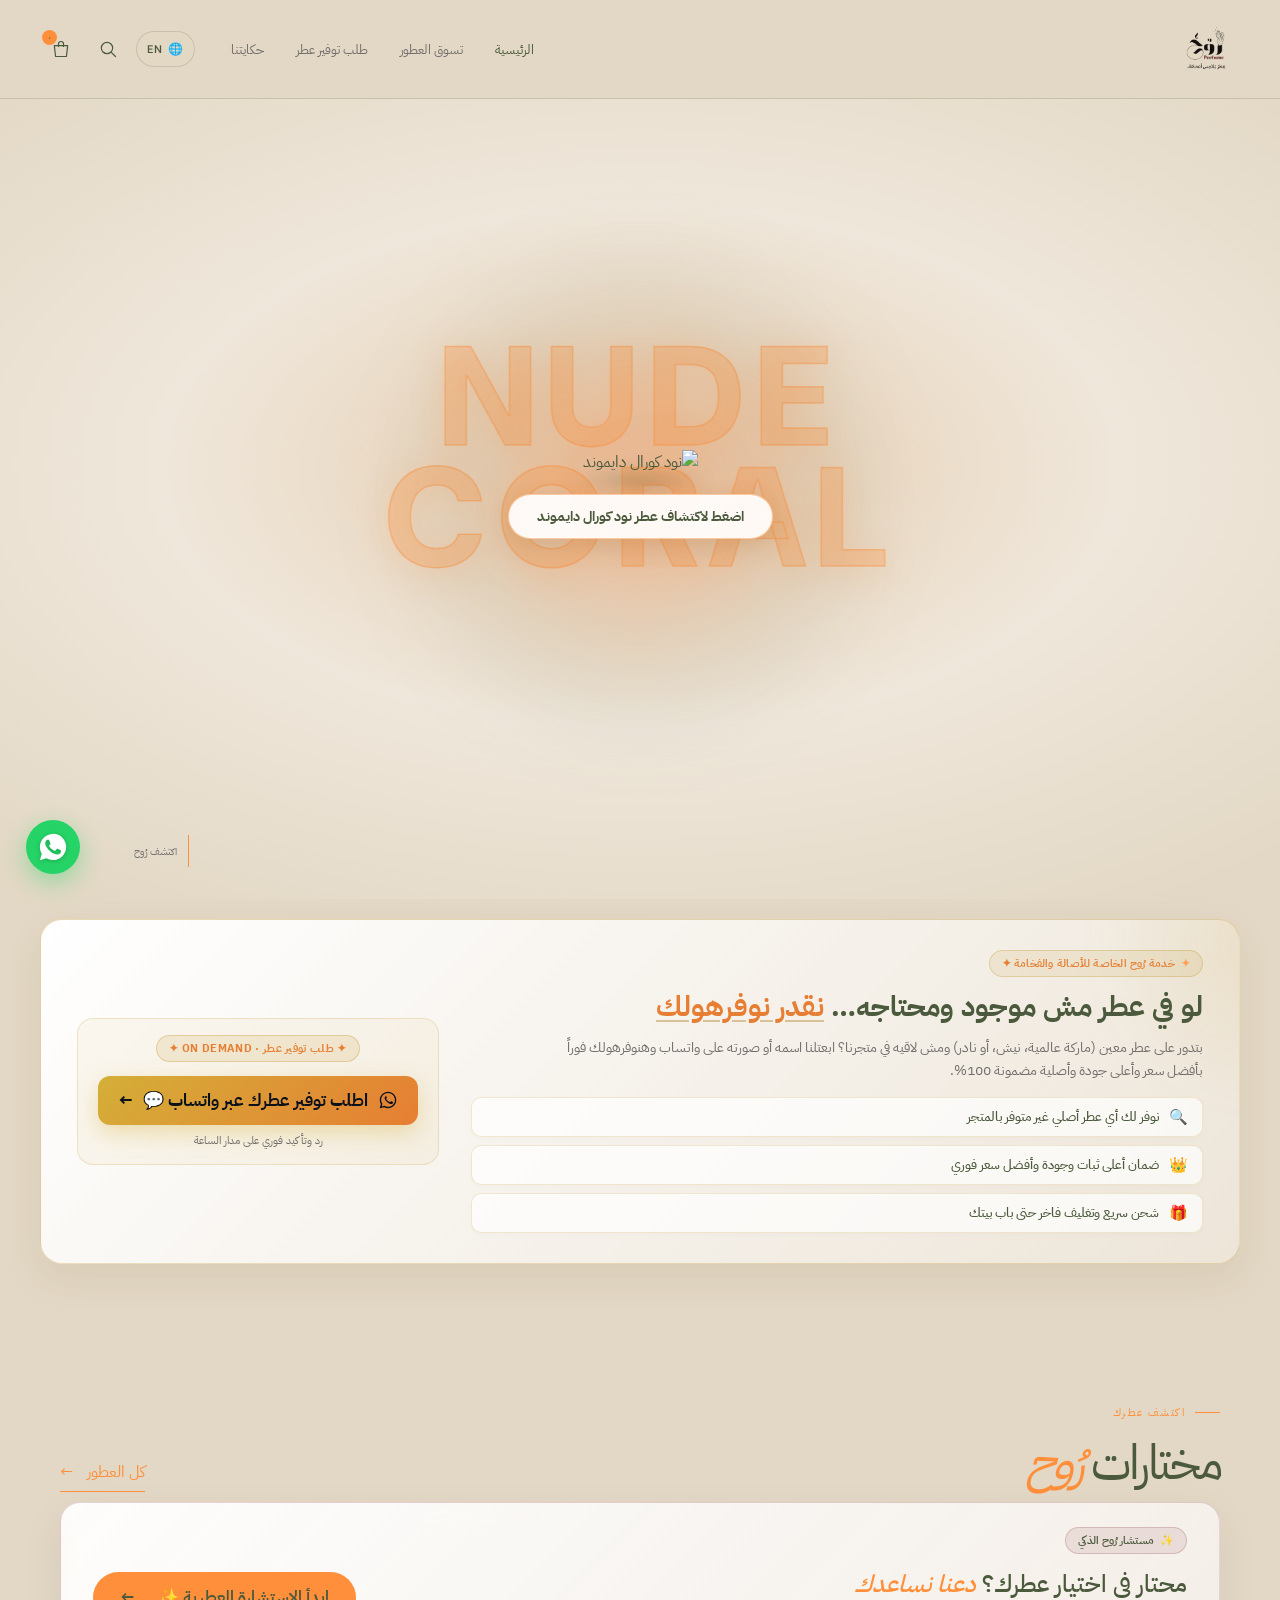
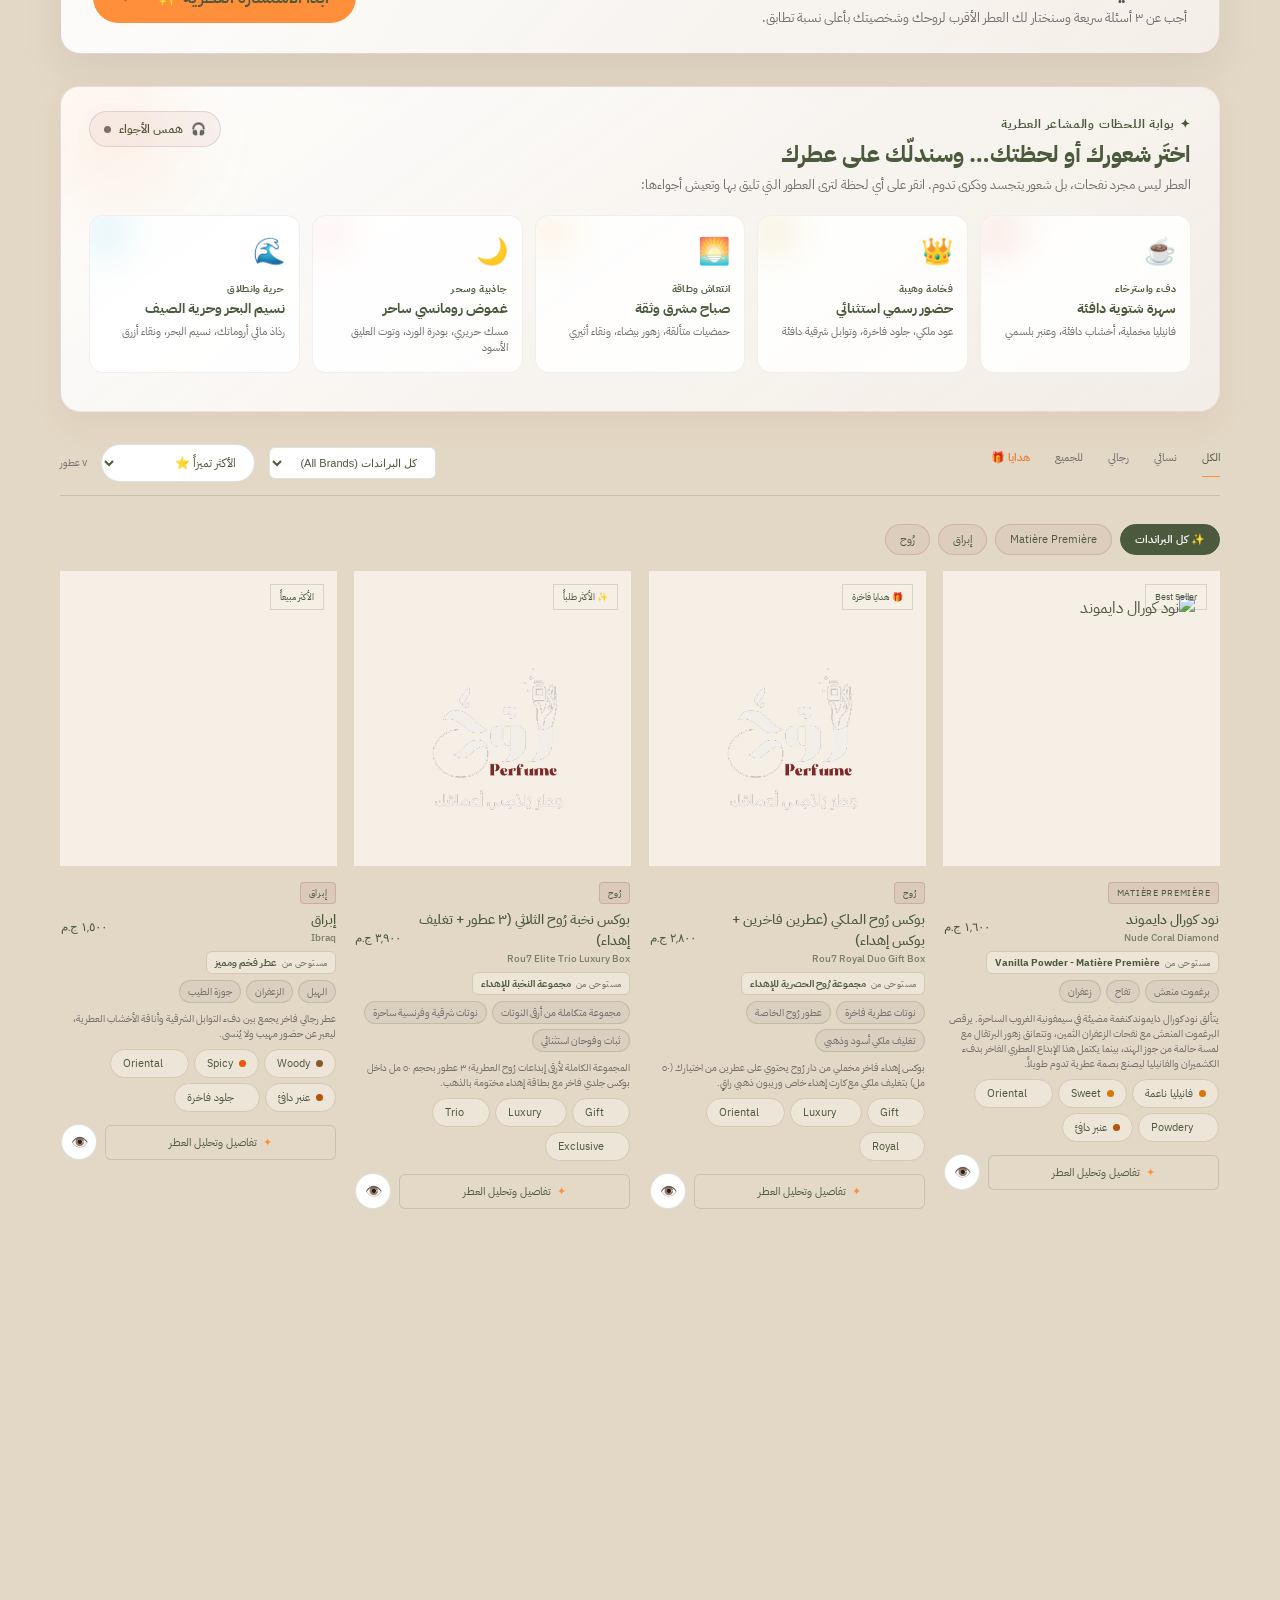
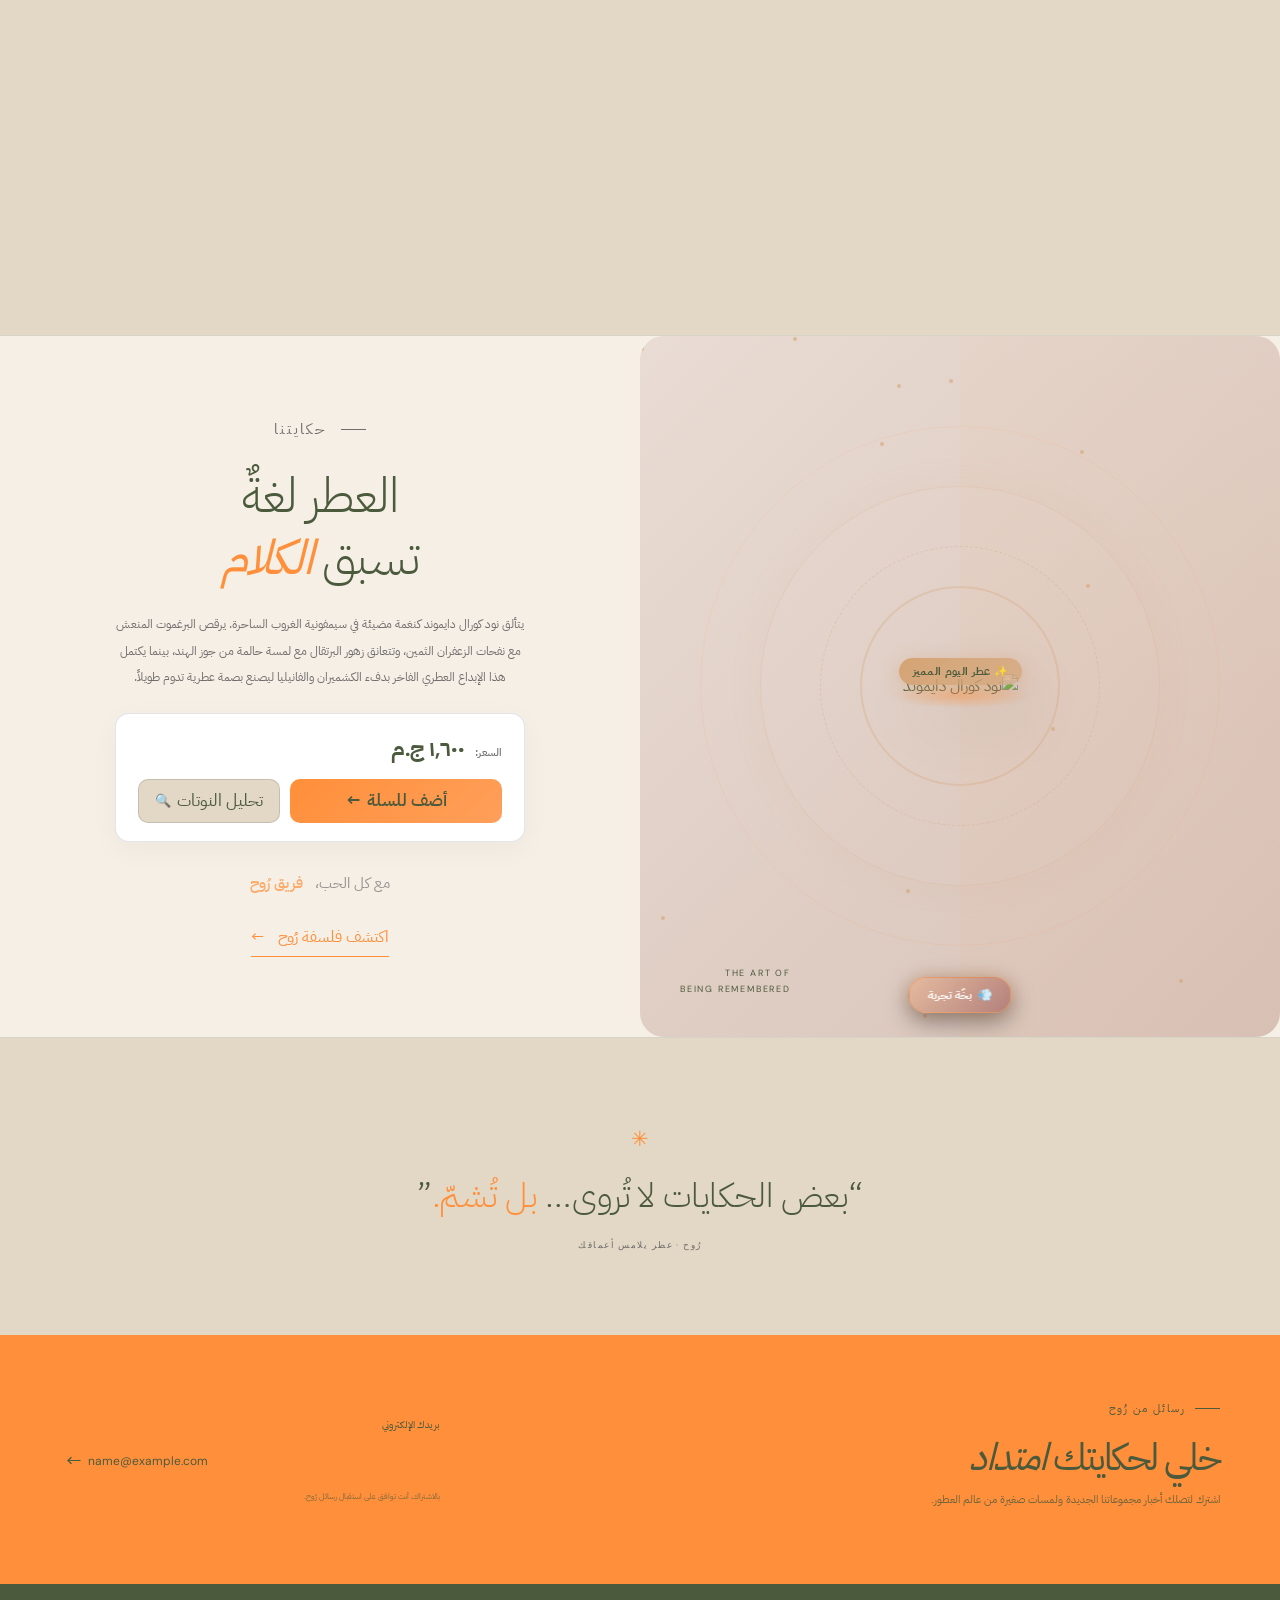
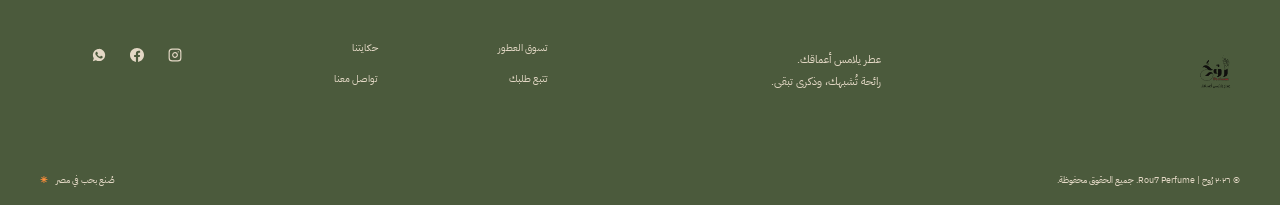
==== index.html @ bf279e90 "Add homepage sections layout manager (reorder, show/hide, edit texts) in admin" ====
<!doctype html>
<html lang="ar" dir="rtl">
<head>
  <meta charset="utf-8">
  <meta name="viewport" content="width=device-width, initial-scale=1">
  <meta name="theme-color" content="#E3D8C5">
  <meta name="description" content="رُوح | Rou7 Perfume — اكتشف عطرك، واترك أثراً لا يُنسى.">
  <title>رُوح | Rou7 Perfume — عطر يلامس أعماقك</title>
  <link rel="icon" type="image/png" href="assets/branding/favicon.png">
  <link rel="preconnect" href="https://fonts.googleapis.com">
  <link rel="preconnect" href="https://fonts.gstatic.com" crossorigin>
  <link href="https://fonts.googleapis.com/css2?family=DM+Sans:wght@400;500;600;700&family=IBM+Plex+Sans+Arabic:wght@300;400;500;600;700&display=swap" rel="stylesheet">
  <link rel="stylesheet" href="styles.css">
</head>
<body class="light">
  <div class="loader" id="loader" aria-label="جاري تحميل رُوح"><img src="assets/branding/1.svg" alt="رُوح | Rou7 Perfume"><span class="loader-line"></span></div>
  <script>
    (function(){
      function hideLoader(){
        var l = document.getElementById('loader');
        if (l && !l.classList.contains('done')) l.classList.add('done');
      }
      setTimeout(hideLoader, 350);
      window.addEventListener('load', hideLoader);
      document.addEventListener('DOMContentLoaded', hideLoader);
    })();
  </script>

  <header class="site-header">
    <div class="header-inner">
      <a class="brand" href="#home" aria-label="رُوح | Rou7 Perfume"><img class="brand-logo" src="assets/branding/1.svg" data-dark="assets/branding/1.svg" data-light="assets/branding/1.svg" alt="رُوح | Rou7 Perfume"></a>
      <div class="header-nav-actions-group">
        <nav class="desktop-nav" aria-label="القائمة الرئيسية">
          <a href="#home" class="active" data-i18n="nav_home">الرئيسية</a>
          <a href="#collection" data-i18n="nav_collection">تسوق العطور</a>
          <a href="#customPerfumeSection" data-i18n="nav_custom">طلب توفير عطر</a>
          <a href="#story" data-i18n="nav_story">حكايتنا</a>
        </nav>
        <div class="header-actions">
          <button class="icon-btn lang-toggle" id="langToggle" aria-label="تغيير اللغة | Switch Language" title="تغيير اللغة"><span class="lang-globe">🌐</span> <span id="langText">EN</span></button>
          <button class="icon-btn search-toggle" id="searchToggle" aria-label="بحث"><svg viewBox="0 0 24 24"><circle cx="10.8" cy="10.8" r="6.8"/><path d="m16 16 5 5"/></svg></button>
          <button class="icon-btn cart-toggle" id="cartToggle" aria-label="سلة التسوق"><svg viewBox="0 0 24 24"><path d="M4 8h16l-1.5 13h-13L4 8Z"/><path d="M9 9V6a3 3 0 0 1 6 0v3"/></svg><span class="cart-count" id="cartCount">0</span></button>
        </div>
        <button class="icon-btn menu-toggle" id="menuToggle" aria-label="فتح القائمة"><span></span><span></span></button>
      </div>
    </div>
    <div class="mobile-menu" id="mobileMenu">
      <a href="#home" data-i18n="nav_home">الرئيسية</a>
      <a href="#collection" data-i18n="nav_collection">تسوق العطور</a>
      <a href="#customPerfumeSection" data-i18n="nav_custom">طلب توفير عطر</a>
      <a href="#story" data-i18n="nav_story">حكايتنا</a>
      <button id="mobileLangToggle" class="mobile-lang-btn">🌐 <span id="mobileLangText">English</span></button>
    </div>
    <div class="search-bar" id="searchBar">
      <div class="search-bar-inner">
        <div class="search-input-wrap">
          <svg class="search-input-icon" viewBox="0 0 24 24" width="18" height="18" fill="none" stroke="currentColor" stroke-width="1.6"><circle cx="11" cy="11" r="7"/><path d="m16.5 16.5 4.5 4.5"/></svg>
          <input id="searchInput" type="search" placeholder="ابحث عن عطرك المفضل…" aria-label="ابحث عن عطر" data-i18n-ph="search_placeholder" autocomplete="off">
          <button type="button" id="searchClearBtn" class="search-clear-btn" aria-label="مسح البحث" hidden>×</button>
        </div>
        <button type="button" id="searchClose" class="search-close-btn" aria-label="إغلاق البحث">×</button>
      </div>
      <div class="search-live-dropdown" id="searchLiveDropdown" hidden>
        <div class="search-live-header" id="searchLiveHeader"></div>
        <div class="search-live-list" id="searchLiveList"></div>
        <div class="search-live-footer" id="searchLiveFooter"></div>
      </div>
    </div>
  </header>

  <main>
    <section class="hero hero-fullwidth" id="home">
      <div class="hero-art" id="heroProduct" aria-live="polite"></div>
      <a href="#collection" class="scroll-cue"><span></span> <span data-i18n="hero_scroll">اكتشف رُوح</span></a>
    </section>



    <!-- On-Demand Scent Request Card (لو في عطر مش موجود ومحتاجه نقدر نوفرهولك) -->
    <section class="custom-perfume-section" id="customPerfumeSection" data-home-section="customPerfumeSection">
      <div class="custom-perfume-card">
        <div class="cp-ambient-aura" aria-hidden="true"></div>
        <div class="cp-layout">
          <div class="cp-info">
            <span class="cp-eyebrow">
              <span class="cp-sparkle">✦</span>
              <span data-i18n="cp_eyebrow">خدمة رُوح الخاصة للأصالة والفخامة ✦</span>
            </span>
            <h2 class="cp-main-title" data-i18n-html="cp_title">
              لو في عطر مش موجود ومحتاجه… <em>نقدر نوفرهولك</em>
            </h2>
            <p class="cp-description" data-i18n="cp_desc">
              بتدور على عطر معين (ماركة عالمية، نيش، أو نادر) ومش لاقيه في متجرنا؟ ابعتلنا اسمه أو صورته على واتساب وهنوفرهولك فوراً بأفضل سعر وأعلى جودة وأصلية مضمونة 100%.
            </p>
            <div class="cp-features-strip">
              <div class="cp-feat-item">
                <span class="cp-feat-icon">🔍</span>
                <span data-i18n="cp_feat_1">نوفر لك أي عطر أصلي غير متوفر بالمتجر</span>
              </div>
              <div class="cp-feat-item">
                <span class="cp-feat-icon">👑</span>
                <span data-i18n="cp_feat_2">ضمان أعلى ثبات وجودة وأفضل سعر فوري</span>
              </div>
              <div class="cp-feat-item">
                <span class="cp-feat-icon">🎁</span>
                <span data-i18n="cp_feat_3">شحن سريع وتغليف فاخر حتى باب بيتك</span>
              </div>
            </div>
          </div>
          <div class="cp-action-col">
            <div class="cp-badge-floating">
              <span>✦ طلب توفير عطر · ON DEMAND ✦</span>
            </div>
            <a class="button button-gold btn-custom-order" id="btnCustomPerfumeOrder" href="https://api.whatsapp.com/send?phone=201000603308&text=%D9%85%D8%B1%D8%AD%D8%A8%D8%A7%D9%8B%20%D8%B1%D9%8F%D9%88%D8%AD%D8%8C%20%D9%81%D9%8A%20%D8%B9%D8%B7%D8%B1%20%D9%85%D8%B4%20%D9%85%D9%88%D8%AC%D9%88%D8%AF%20%D9%81%D9%8A%20%D8%A7%D9%84%D9%85%D8%AA%D8%AC%D8%B1%20%D9%88%D9%85%D8%AD%D8%AA%D8%A7%D8%AC%D9%87%20%D9%86%D9%82%D8%AF%D8%B1%20%D8%AA%D9%88%D9%81%D8%B1%D9%88%D9%87%D9%88%D9%84%D9%8A%D8%9F%20%E2%9C%A6" target="_blank" rel="noopener">
              <span class="cp-wa-icon"><svg viewBox="0 0 24 24" width="20" height="20" fill="currentColor"><path d="M12.04 2C6.58 2 2.13 6.45 2.13 11.91C2.13 13.66 2.59 15.36 3.45 16.86L2.05 22L7.3 20.62C8.75 21.41 10.38 21.83 12.04 21.83C17.5 21.83 21.95 17.38 21.95 11.92C21.95 6.46 17.5 2 12.04 2M12.05 3.67C16.58 3.67 20.28 7.37 20.28 11.92C20.28 16.46 16.58 20.17 12.05 20.17C10.57 20.17 9.15 19.77 7.91 19.03L7.61 18.85L4.5 19.67L5.33 16.63L5.13 16.32C4.33 15.03 3.8 13.5 3.8 11.91C3.8 7.37 7.51 3.67 12.05 3.67M9.53 7.34C9.36 7.34 9.09 7.41 8.86 7.66C8.63 7.91 7.98 8.52 7.98 9.77C7.98 11.02 8.89 12.22 9.02 12.39C9.15 12.56 10.8 15.11 13.32 16.19C15.42 17.1 15.85 16.92 16.31 16.88C16.77 16.84 17.79 16.27 18 15.68C18.21 15.09 18.21 14.58 18.15 14.48C18.09 14.37 17.92 14.31 17.67 14.18C17.42 14.06 16.19 13.45 15.96 13.37C15.73 13.28 15.57 13.24 15.4 13.49C15.24 13.74 14.77 14.31 14.62 14.48C14.48 14.65 14.33 14.67 14.08 14.55C13.83 14.42 12.78 14.07 11.53 12.96C10.56 12.09 9.9 11.02 9.78 10.81C9.65 10.6 9.76 10.49 9.89 10.36C10 10.25 10.15 10.05 10.28 9.91C10.4 9.76 10.45 9.66 10.53 9.49C10.61 9.32 10.57 9.17 10.51 9.05C10.45 8.92 9.98 7.78 9.78 7.3C9.59 6.83 9.4 6.9 9.24 6.89C9.09 6.89 8.92 6.89 8.75 6.89L9.53 7.34Z"/></svg></span>
              <span data-i18n="cp_cta">اطلب توفير عطرك عبر واتساب 💬</span>
              <span class="arrow-icon">←</span>
            </a>
            <span class="cp-consult-note" data-i18n="cp_consult_note">رد وتأكيد فوري على مدار الساعة</span>
          </div>
        </div>
      </div>
    </section>

    <section class="collection section-wrap" id="collection" data-home-section="collection">
      <div class="section-heading">
        <div>
          <p class="eyebrow"><span></span> <span data-i18n="coll_eyebrow">اكتشف عطرك</span></p>
          <h2 data-i18n-html="coll_title">مختارات <em>رُوح</em></h2>
        </div>
        <a class="text-link" href="#collection"><span data-i18n="coll_all_link">كل العطور</span> <span class="arrow-icon">←</span></a>
      </div>

      <!-- Scent Finder Interactive Banner -->
      <div class="scent-finder-banner" id="scentFinderBanner">
        <div class="sfb-badge"><span>✨</span> <span data-i18n="finder_badge">مستشار رُوح الذكي</span></div>
        <div class="sfb-body">
          <div class="sfb-copy">
            <h3 data-i18n-html="finder_title">محتار في اختيار عطرك؟ <em>دعنا نساعدك</em></h3>
            <p data-i18n="finder_desc">أجب عن ٣ أسئلة سريعة وسنختار لك العطر الأقرب لروحك وشخصيتك بأعلى نسبة تطابق.</p>
          </div>
          <button type="button" class="button button-primary btn-start-quiz" id="openQuizBtn">
            <span data-i18n="finder_cta">ابدأ الاستشارة العطرية ✨</span>
            <span class="arrow-icon">←</span>
          </button>
        </div>
      </div>

      <!-- Scent Mood & Memory Portal (بوابة اللحظات والمشاعر العطرية) -->
      <div class="mood-portal-section" id="moodPortalSection">
        <div class="mood-portal-header">
          <div class="mood-header-titles">
            <span class="mood-eyebrow">
              <span class="mood-sparkle">✦</span>
              <span data-i18n="mood_eyebrow">بوابة اللحظات والمشاعر العطرية</span>
            </span>
            <h3 class="mood-main-title" data-i18n-html="mood_main_title">
              اختَر <em>شعورك أو لحظتك</em>… وسندلّك على عطرك
            </h3>
            <p class="mood-subtitle" data-i18n="mood_subtitle">
              العطر ليس مجرد نفحات، بل شعور يتجسد وذكرى تدوم. انقر على أي لحظة لترى العطور التي تليق بها وتعيش أجواءها:
            </p>
          </div>
          <div class="mood-header-actions">
            <button type="button" class="mood-sound-btn" id="moodSoundToggle" title="تشغيل / كتم صوت أجواء اللحظة">
              <span class="sound-icon" id="moodSoundIcon">🎧</span>
              <span class="sound-text" id="moodSoundText" data-i18n="mood_sound_text">همس الأجواء</span>
              <span class="sound-status-dot" id="moodSoundDot"></span>
            </button>
            <button type="button" class="mood-reset-btn" id="moodResetBtn" style="display:none;" title="عرض كل العطور">
              <span>✕</span> <span data-i18n="mood_reset">عرض الكل</span>
            </button>
          </div>
        </div>

        <div class="mood-cards-track" id="moodCardsTrack" role="tablist" aria-label="اختر مزاجك العطري">
          <!-- 1. Cozy Winter -->
          <div class="mood-card" data-mood="winter_cozy" role="tab" tabindex="0">
            <div class="mood-card-aura" style="--aura-color: #e07a5f;"></div>
            <div class="mood-card-icon">☕</div>
            <div class="mood-card-info">
              <span class="mood-tag" data-i18n="mood_tag_winter">دفء واسترخاء</span>
              <h4 class="mood-title" data-i18n="mood_title_winter">سهرة شتوية دافئة</h4>
              <p class="mood-desc" data-i18n="mood_desc_winter">فانيليا مخملية، أخشاب دافئة، وعنبر بلسمي</p>
            </div>
            <div class="mood-select-indicator"><span>✓</span></div>
          </div>

          <!-- 2. Majestic Power -->
          <div class="mood-card" data-mood="majestic_power" role="tab" tabindex="0">
            <div class="mood-card-aura" style="--aura-color: #d4af37;"></div>
            <div class="mood-card-icon">👑</div>
            <div class="mood-card-info">
              <span class="mood-tag" data-i18n="mood_tag_majestic">فخامة وهيبة</span>
              <h4 class="mood-title" data-i18n="mood_title_majestic">حضور رسمي استثنائي</h4>
              <p class="mood-desc" data-i18n="mood_desc_majestic">عود ملكي، جلود فاخرة، وتوابل شرقية دافئة</p>
            </div>
            <div class="mood-select-indicator"><span>✓</span></div>
          </div>

          <!-- 3. Morning Radiance -->
          <div class="mood-card" data-mood="morning_radiance" role="tab" tabindex="0">
            <div class="mood-card-aura" style="--aura-color: #f6bd60;"></div>
            <div class="mood-card-icon">🌅</div>
            <div class="mood-card-info">
              <span class="mood-tag" data-i18n="mood_tag_morning">انتعاش وطاقة</span>
              <h4 class="mood-title" data-i18n="mood_title_morning">صباح مشرق وثقة</h4>
              <p class="mood-desc" data-i18n="mood_desc_morning">حمضيات متألقة، زهور بيضاء، ونقاء أثيري</p>
            </div>
            <div class="mood-select-indicator"><span>✓</span></div>
          </div>

          <!-- 4. Romantic Twilight -->
          <div class="mood-card" data-mood="romantic_twilight" role="tab" tabindex="0">
            <div class="mood-card-aura" style="--aura-color: #f5a5ad;"></div>
            <div class="mood-card-icon">🌙</div>
            <div class="mood-card-info">
              <span class="mood-tag" data-i18n="mood_tag_romantic">جاذبية وسحر</span>
              <h4 class="mood-title" data-i18n="mood_title_romantic">غموض رومانسي ساحر</h4>
              <p class="mood-desc" data-i18n="mood_desc_romantic">مسك حريري، بودرة الورد، وتوت العليق الأسود</p>
            </div>
            <div class="mood-select-indicator"><span>✓</span></div>
          </div>

          <!-- 5. Aquatic Freedom -->
          <div class="mood-card" data-mood="aquatic_freedom" role="tab" tabindex="0">
            <div class="mood-card-aura" style="--aura-color: #48cae4;"></div>
            <div class="mood-card-icon">🌊</div>
            <div class="mood-card-info">
              <span class="mood-tag" data-i18n="mood_tag_aquatic">حرية وانطلاق</span>
              <h4 class="mood-title" data-i18n="mood_title_aquatic">نسيم البحر وحرية الصيف</h4>
              <p class="mood-desc" data-i18n="mood_desc_aquatic">رذاذ مائي أروماتك، نسيم البحر، ونقاء أزرق</p>
            </div>
            <div class="mood-select-indicator"><span>✓</span></div>
          </div>
        </div>

        <!-- Active Mood Live Banner -->
        <div class="mood-active-banner" id="moodActiveBanner" style="display:none;">
          <div class="mab-pulse"></div>
          <div class="mab-content">
            <span class="mab-icon" id="mabIcon">✨</span>
            <div class="mab-text">
              <strong id="mabTitle" data-i18n="mab_title_active">أجواء اللحظة مفعلة</strong>
              <span id="mabDesc" data-i18n="mab_desc_active">نعرض لك العطور المختارة بعناية لترافق هذا الشعور</span>
            </div>
          </div>
          <button type="button" class="mab-close" id="mabCloseBtn" data-i18n="mab_close">✕ رجوع لكافة العطور</button>
        </div>
      </div>

      <div class="collection-tools">
        <div class="filters" role="group" aria-label="تصنيف العطور">
          <button class="filter active" data-filter="all" data-i18n="filter_all">الكل</button>
          <button class="filter" data-filter="women" data-i18n="filter_women">نسائي</button>
          <button class="filter" data-filter="men" data-i18n="filter_men">رجالي</button>
          <button class="filter" data-filter="unisex" data-i18n="filter_unisex">للجميع</button>
          <button class="filter filter-gifts" data-filter="gifts" data-i18n="filter_gifts">هدايا 🎁</button>
        </div>
        <div class="collection-actions">
          <div class="collection-brand-wrap">
            <select id="collectionBrandFilter" class="collection-brand-select" aria-label="تصفية حسب البراند">
              <option value="all">كل البراندات (All Brands)</option>
            </select>
          </div>
          <div class="collection-sort-wrap">
            <select id="collectionSort" class="collection-sort-select" aria-label="ترتيب العطور">
              <option value="featured" data-i18n="sort_featured">الأكثر تميزاً ⭐</option>
              <option value="price-asc" data-i18n="sort_price_asc">السعر: من الأقل للأعلى</option>
              <option value="price-desc" data-i18n="sort_price_desc">السعر: من الأعلى للأقل</option>
              <option value="name" data-i18n="sort_name">الاسم أبجدياً</option>
            </select>
          </div>
          <span class="result-count" id="resultCount">٠ عطور</span>
        </div>
      </div>
      <!-- Brand Quick Filter Chips -->
      <div class="brand-chips-bar" id="brandChipsBar" aria-label="تصفية سريعة بالبراندات"></div>

      <!-- Luxury Gift Box Customizer Banner (يظهر عند اختيار قسم الهدايا) -->
      <div class="gifts-builder-banner" id="giftsBuilderBanner" style="display: none;"></div>

      <div class="product-grid" id="productGrid"></div>
    </section>

    <section class="story" id="story" data-home-section="story">
      <div class="story-art" id="storyArt">
        <div class="story-glow-ring"></div>
        <div class="story-particles" id="storyParticles"></div>
        <div class="story-ring ring-1"></div>
        <div class="story-ring ring-2"></div>
        <div class="story-ring ring-3"></div>
        <a class="story-bottle-wrapper" id="storyBottleWrapper" href="product.html?id=d6973def-50dd-4e75-8005-8ee22eb23872" aria-label="عرض تفاصيل عطر اليوم وتحليل النوتات" title="عرض تفاصيل عطر اليوم وتحليل النوتات">
          <span class="story-offer-badge" id="storyOfferBadge">✨ عطر اليوم المميز</span>
          <img class="story-real-bottle" id="storyProductImage" src="assets/bottles/coral-orange.png" alt="عطر اليوم المميز">
          <div class="story-bottle-glow"></div>
        </a>
        <button type="button" class="btn-story-spray" id="btnStorySpray" title="جرّب بخّة رذاذ هذا العطر واختبر فوحانه">
          <span>💨</span> <span>بخّة تجربة</span>
        </button>
        <canvas class="story-atomizer-canvas" id="storyAtomizerCanvas"></canvas>
        <span class="story-caption" id="storyCaption">THE ART OF<br>BEING REMEMBERED</span>
      </div>
      <div class="story-copy" id="storyCopy">
        <p class="eyebrow"><span class="eyebrow-line"></span> <span id="storyEyebrow" data-i18n="story_eyebrow">حكايتنا</span></p>
        <h2 id="storyHeading" data-i18n-html="story_title">العطر لغةٌ<br>تسبق <em>الكلام</em></h2>
        <p id="storyDescription" data-i18n="story_text">بدأت حكايتنا من إيمان بسيط: لكل شخص رائحة تشبه روحه. نمزج نفحات مختارة بعناية لنصنع عطوراً صادقة، قريبة منك، وتترك أثراً جميلاً أينما ذهبت.</p>
        
        <!-- Dynamic Spotlight Offer Card Box -->
        <div class="story-spotlight-box" id="storySpotlightBox">
          <div class="story-pricing-strip">
            <div class="story-price-group">
              <span class="story-price-label" id="storyPriceLabel" data-i18n="spotlight_price_label">السعر بالعرض:</span>
              <strong class="story-current-price" id="storyCurrentPrice">١,٦٠٠ ج.م</strong>
              <del class="story-old-price" id="storyOldPrice" style="display:none;"></del>
            </div>
            <span class="story-discount-tag" id="storyDiscountTag" style="display:none;"></span>
          </div>
          <div class="story-actions-row">
            <button class="button button-primary story-quick-buy" id="storyQuickAddBtn" type="button">
              <span id="storyQuickAddText" data-i18n="spotlight_quick_buy">أضف للسلة بالعرض</span> <span class="arrow-icon">←</span>
            </button>
            <button class="button story-details-btn" id="storyDetailsBtn" type="button">
              <span data-i18n="spotlight_explore_notes">تحليل النوتات</span> <span style="font-size: 13px;">🔍</span>
            </button>
          </div>
        </div>

        <p class="story-signature" id="storySignature" data-i18n-html="story_signature">مع كل الحب، <span>فريق رُوح</span></p>
        <a class="text-link" id="storyLink" href="#collection"><span data-i18n="story_link">اكتشف فلسفة رُوح</span> <span class="arrow-icon">←</span></a>
      </div>
    </section>

    <section class="quote-band" id="quoteBand" data-home-section="quoteBand">
      <span class="quote-star">✳</span>
      <p data-i18n-html="quote_text">“بعض الحكايات لا تُروى… <em>بل تُشمّ.</em>”</p>
      <span class="quote-caption" data-i18n="quote_caption">رُوح · عطر يلامس أعماقك</span>
    </section>

    <section class="newsletter" id="newsletterSection" data-home-section="newsletterSection">
      <div>
        <p class="eyebrow"><span></span> <span data-i18n="news_eyebrow">رسائل من رُوح</span></p>
        <h2 data-i18n-html="news_title">خلي لحكايتك <em>امتداد</em></h2>
        <p data-i18n="news_text">اشترك لتصلك أخبار مجموعاتنا الجديدة ولمسات صغيرة من عالم العطور.</p>
      </div>
      <form id="newsletterForm">
        <label for="emailInput" data-i18n="news_label">بريدك الإلكتروني</label>
        <div class="email-row">
          <input type="email" id="emailInput" required placeholder="name@example.com" data-i18n-ph="news_placeholder">
          <button type="submit" aria-label="اشتراك"><span class="arrow-icon">←</span></button>
        </div>
        <small data-i18n="news_disclaimer">بالاشتراك، أنت توافق على استقبال رسائل رُوح.</small>
      </form>
    </section>
  </main>

  <footer class="site-footer">
    <div class="footer-top">
      <a class="footer-brand" href="#home"><img class="brand-logo" src="assets/branding/1.svg" data-dark="assets/branding/1.svg" data-light="assets/branding/1.svg" alt="رُوح | Rou7 Perfume"></a>
      <p data-i18n-html="footer_tagline">عطر يلامس أعماقك.<br>رائحة تُشبهك، وذكرى تبقى.</p>
      <div class="footer-links">
        <a href="#collection" data-i18n="nav_collection">تسوق العطور</a>
        <a href="#story" data-i18n="nav_story">حكايتنا</a>
        <a href="#tracking" id="trackingLink" data-i18n="nav_tracking">تتبع طلبك</a>
        <a href="https://wa.me/message/2YHV6BH76ZRGO1" target="_blank" rel="noopener" data-i18n="nav_contact">تواصل معنا</a>
        <a href="admin.html" class="admin-quick-link" title=""></a>
      </div>
      <div class="social-links">
        <a href="https://www.instagram.com/roou7_perfume?mdxt=MWR6bnhobnNjNjZjNg==" target="_blank" rel="noopener" aria-label="Instagram" title="Instagram">
          <svg viewBox="0 0 24 24" width="14" height="14" fill="none" stroke="currentColor" stroke-width="2" stroke-linecap="round" stroke-linejoin="round"><rect x="2" y="2" width="20" height="20" rx="5" ry="5"></rect><path d="M16 11.37A4 4 0 1 1 12.63 8 4 4 0 0 1 16 11.37z"></path><line x1="17.5" y1="6.5" x2="17.51" y2="6.5"></line></svg>
        </a>
        <a href="https://www.facebook.com/share/1ZeZtRoWD5/" target="_blank" rel="noopener" aria-label="Facebook" title="Facebook">
          <svg viewBox="0 0 24 24" width="14" height="14" fill="currentColor"><path d="M24 12.073c0-6.627-5.373-12-12-12s-12 5.373-12 12c0 5.99 4.388 10.954 10.125 11.854v-8.385H7.078v-3.47h3.047V9.43c0-3.007 1.792-4.669 4.533-4.669 1.312 0 2.686.235 2.686.235v2.953H15.83c-1.491 0-1.956.925-1.956 1.874v2.25h3.328l-.532 3.47h-2.796v8.385C19.612 23.027 24 18.062 24 12.073z"/></svg>
        </a>
        <a href="https://wa.me/message/2YHV6BH76ZRGO1" target="_blank" rel="noopener" aria-label="WhatsApp" title="WhatsApp">
          <svg viewBox="0 0 32 32" width="14" height="14" fill="currentColor"><path d="M16.02 2C8.28 2 2 8.28 2 16.02c0 2.58.7 5.1 2.03 7.3L2 30l6.89-1.99a13.9 13.9 0 0 0 7.13 1.95h.01c7.74 0 14.02-6.28 14.02-14.02 0-3.75-1.46-7.27-4.11-9.92A13.95 13.95 0 0 0 16.02 2zm8.21 19.83c-.35.98-1.74 1.88-2.82 2.11-.74.16-1.71.29-4.96-1.06-4.16-1.72-6.84-5.96-7.05-6.23-.2-.28-1.7-2.26-1.7-4.31 0-2.05 1.07-3.06 1.45-3.48.38-.42.83-.53 1.1-.53.28 0 .55.01.8.02.25.01.6.09.92.77.34.72 1.15 2.8 1.25 3.01.1.21.17.46.03.73-.13.28-.21.45-.41.68-.21.24-.43.53-.62.71-.21.2-.42.42-.18.83.24.42 1.07 1.76 2.3 2.85 1.58 1.41 2.91 1.85 3.33 2.05.41.21.66.17.9-.1.25-.28 1.07-1.25 1.35-1.68.28-.42.56-.35.95-.21.38.14 2.45 1.15 2.87 1.36.42.21.7.31.8.49.1.17.1 1-.25 1.98z"/></svg>
        </a>
      </div>
    </div>
    <div class="footer-bottom">
      <span data-i18n="footer_rights">© ٢٠٢٦ رُوح | Rou7 Perfume. جميع الحقوق محفوظة.</span>
      <span data-i18n-html="footer_made">صُنع بحب في مصر <b>✳</b></span>
    </div>
  </footer>

  <div class="overlay" id="overlay"></div>
  <aside class="cart-drawer" id="cartDrawer" aria-label="سلة التسوق">
    <div class="drawer-head">
      <h2><span data-i18n="cart_title">سلة التسوق</span> <span id="drawerCount">(٠)</span></h2>
      <button id="cartClose" aria-label="إغلاق">×</button>
    </div>
    <!-- Free Shipping Progress Tracker -->
    <div class="free-shipping-bar" id="freeShippingBar">
      <div class="fs-text-row">
        <span class="fs-icon">🚚</span>
        <span class="fs-label" id="freeShippingLabel">متبقي <strong>١,٥٠٠ ج.م</strong> للحصول على شحن مجاني</span>
      </div>
      <div class="fs-progress-track">
        <div class="fs-progress-fill" id="freeShippingFill" style="width: 0%;"></div>
      </div>
    </div>
    <div class="cart-items" id="cartItems"></div>
    <div class="cart-empty" id="cartEmpty">
      <span>✳</span>
      <p data-i18n="cart_empty_title">سلتك فارغة حالياً</p>
      <small data-i18n="cart_empty_desc">استكشف مجموعتنا واختر عطرك المفضل.</small>
      <a href="#collection" id="continueShopping" data-i18n="cart_continue">العودة للمجموعة</a>
    </div>
    <div class="cart-summary" id="cartSummary">
      <!-- Trust Strip in Drawer -->
      <div class="cart-trust-badges">
        <span>🛡️ عاين طلبك قبل الدفع</span>
        <span>💵 دفع عند الاستلام</span>
        <span>✨ ضمان الثبات والفوحان</span>
      </div>
      <div><span data-i18n="cart_total">الإجمالي</span><strong id="cartTotal">٠ ج.م</strong></div>
      <button class="button button-primary" id="checkoutButton"><span data-i18n="cart_checkout">إتمام الطلب</span> <span class="arrow-icon">←</span></button>
      <small data-i18n="cart_shipping_note">الشحن يُحسب عند إتمام الطلب</small>
    </div>
  </aside>

  <div class="modal" id="checkoutModal" role="dialog" aria-modal="true" aria-labelledby="checkoutTitle">
    <div class="modal-card">
      <button class="modal-close" id="checkoutClose" aria-label="إغلاق">×</button>
      <div class="modal-brand"><img class="brand-logo" src="assets/branding/1.svg" data-dark="assets/branding/1.svg" data-light="assets/branding/1.svg" alt="رُوح | Rou7 Perfume"></div>
      <div class="checkout-form-view" id="checkoutFormView">
        <p class="eyebrow"><span></span> <span data-i18n="checkout_eyebrow">خطوة أخيرة</span></p>
        <h2 id="checkoutTitle" data-i18n-html="checkout_title">بيانات <em>التوصيل</em></h2>
        <p class="checkout-total"><span data-i18n="checkout_order_total">إجمالي طلبك:</span> <strong id="checkoutTotal"></strong></p>
        <form id="checkoutForm">
          <label><span data-i18n="checkout_name_label">الاسم بالكامل</span><input name="name" required autocomplete="name" placeholder="اسمك" data-i18n-ph="checkout_name_ph"></label>
          <label><span data-i18n="checkout_phone_label">رقم الهاتف</span><input name="phone" type="tel" required autocomplete="tel" placeholder="01xxxxxxxxx"></label>
          <label><span data-i18n="checkout_address_label">العنوان بالتفصيل</span><textarea name="address" required rows="3" placeholder="المحافظة، المنطقة، الشارع، رقم المنزل" data-i18n-ph="checkout_address_ph"></textarea></label>
          <button class="button button-primary" type="submit"><span data-i18n="checkout_submit">تأكيد الطلب</span> <span class="arrow-icon">←</span></button>
        </form>
      </div>
      <div class="order-success" id="orderSuccess" hidden>
        <span class="success-mark">✓</span>
        <p class="eyebrow" data-i18n="success_eyebrow">وصلت حكايتك إلينا</p>
        <h2 data-i18n-html="success_title">شكراً لاختيارك <em>رُوح</em></h2>
        <p data-i18n="success_order_msg">تم تسجيل طلبك بنجاح. رقم الطلب:</p>
        <strong id="orderNumber"></strong>
        <p class="success-note" data-i18n="success_wa_note">جاري فتح واتساب لإرسال تفاصيل طلبك مباشرةً 💬</p>
        <a class="button button-whatsapp" id="whatsappOrderBtn" target="_blank" rel="noopener">
          <svg viewBox="0 0 32 32" fill="currentColor" width="18" height="18"><path d="M16.02 2C8.28 2 2 8.28 2 16.02c0 2.58.7 5.1 2.03 7.3L2 30l6.89-1.99a13.9 13.9 0 0 0 7.13 1.95h.01c7.74 0 14.02-6.28 14.02-14.02 0-3.75-1.46-7.27-4.11-9.92A13.95 13.95 0 0 0 16.02 2zm8.21 19.83c-.35.98-1.74 1.88-2.82 2.11-.74.16-1.71.29-4.96-1.06-4.16-1.72-6.84-5.96-7.05-6.23-.2-.28-1.7-2.26-1.7-4.31 0-2.05 1.07-3.06 1.45-3.48.38-.42.83-.53 1.1-.53.28 0 .55.01.8.02.25.01.6.09.92.77.34.72 1.15 2.8 1.25 3.01.1.21.17.46.03.73-.13.28-.21.45-.41.68-.21.24-.43.53-.62.71-.21.2-.42.42-.18.83.24.42 1.07 1.76 2.3 2.85 1.58 1.41 2.91 1.85 3.33 2.05.41.21.66.17.9-.1.25-.28 1.07-1.25 1.35-1.68.28-.42.56-.35.95-.21.38.14 2.45 1.15 2.87 1.36.42.21.7.31.8.49.1.17.1 1-.25 1.98z"/></svg>
          <span data-i18n="success_wa_btn">إرسال الطلب عبر واتساب 💬</span>
        </a>
        <button class="button button-primary" id="finishOrder" data-i18n="success_back_btn">العودة للتسوق</button>
      </div>
    </div>
  </div>

  <div class="modal" id="trackingModal" role="dialog" aria-modal="true" aria-labelledby="trackingTitle">
    <div class="modal-card">
      <button class="modal-close" id="trackingClose" aria-label="إغلاق">×</button>
      <div class="modal-brand"><img class="brand-logo" src="assets/branding/1.svg" data-dark="assets/branding/1.svg" data-light="assets/branding/1.svg" alt="رُوح | Rou7 Perfume"></div>
      <div>
        <p class="eyebrow"><span></span> <span data-i18n="track_eyebrow">خليك قريب</span></p>
        <h2 id="trackingTitle" data-i18n-html="track_title">تتبع <em>طلبك</em></h2>
        <p class="checkout-total" data-i18n="track_subtext">أدخل رقم الطلب الذي وصلك بعد إتمام الشراء.</p>
        <form id="trackingForm">
          <label><span data-i18n="track_label">رقم الطلب</span><input id="trackingInput" required placeholder="RO-123456" dir="ltr"></label>
          <button class="button button-primary" type="submit"><span data-i18n="track_submit">عرض حالة الطلب</span> <span class="arrow-icon">←</span></button>
        </form>
        <p id="trackingResult" class="tracking-result" aria-live="polite"></p>
      </div>
    </div>
  </div>

  <!-- Modal تفاصيل العطر وهرم النوتات -->
  <div class="modal" id="productDetailsModal" role="dialog" aria-modal="true" aria-labelledby="detailProdName">
    <div class="modal-card detail-modal-card">
      <button class="modal-close" id="detailModalClose" aria-label="إغلاق">×</button>
      <div id="productDetailBody"></div>
    </div>
  </div>

  <!-- Modal مستشار رُوح الذكي -->
  <div class="modal" id="scentQuizModal" role="dialog" aria-modal="true" aria-labelledby="quizModalTitle">
    <div class="modal-card quiz-modal-card">
      <button class="modal-close" id="quizModalClose" aria-label="إغلاق">×</button>
      <div class="quiz-container" id="quizContainer">
        <!-- Dynamically injected via JavaScript -->
      </div>
    </div>
  </div>

  <!-- Modal تجميع وتخصيص بوكس الهدايا -->
  <div class="modal" id="giftBoxBuilderModal" role="dialog" aria-modal="true" aria-labelledby="giftBuilderTitle">
    <div class="modal-card gift-builder-card">
      <button class="modal-close" id="giftBuilderClose" aria-label="إغلاق">×</button>
      <div class="gift-builder-container" id="giftBuilderContainer">
        <!-- Dynamically injected via JavaScript -->
      </div>
    </div>
  </div>

  <!-- الزر العائم للواتساب -->
  <a href="https://wa.me/message/2YHV6BH76ZRGO1" 
     class="whatsapp-float" 
     id="whatsappFloat" 
     target="_blank" 
     rel="noopener" 
     aria-label="تواصل معنا عبر واتساب">
    <span class="whatsapp-tooltip" id="whatsappTooltip" data-i18n="wa_tooltip">تواصل معنا عبر واتساب 💬</span>
    <svg viewBox="0 0 32 32" fill="currentColor">
      <path d="M16.02 2C8.28 2 2 8.28 2 16.02c0 2.58.7 5.1 2.03 7.3L2 30l6.89-1.99a13.9 13.9 0 0 0 7.13 1.95h.01c7.74 0 14.02-6.28 14.02-14.02 0-3.75-1.46-7.27-4.11-9.92A13.95 13.95 0 0 0 16.02 2zm8.21 19.83c-.35.98-1.74 1.88-2.82 2.11-.74.16-1.71.29-4.96-1.06-4.16-1.72-6.84-5.96-7.05-6.23-.2-.28-1.7-2.26-1.7-4.31 0-2.05 1.07-3.06 1.45-3.48.38-.42.83-.53 1.1-.53.28 0 .55.01.8.02.25.01.6.09.92.77.34.72 1.15 2.8 1.25 3.01.1.21.17.46.03.73-.13.28-.21.45-.41.68-.21.24-.43.53-.62.71-.21.2-.42.42-.18.83.24.42 1.07 1.76 2.3 2.85 1.58 1.41 2.91 1.85 3.33 2.05.41.21.66.17.9-.1.25-.28 1.07-1.25 1.35-1.68.28-.42.56-.35.95-.21.38.14 2.45 1.15 2.87 1.36.42.21.7.31.8.49.1.17.1 1-.25 1.98z"/>
    </svg>
  </a>

  <div class="toast" id="toast" role="status"></div>
  <script src="constants.js" defer></script>
  <script src="utils.js" defer></script>
  <script src="perfume-i18n.js" defer></script>
  <script src="analytics.js" defer></script>
  <script src="app.js" defer></script>
  <script src="https://cdn.jsdelivr.net/npm/@supabase/supabase-js@2" async></script>
</body>
</html>
---- styles.css ----
:root{color-scheme:light;--color-primary:#E3D8C5;--color-secondary:#4B5A3C;--color-accent:#FF8F3A;--color-primary-rgb:227,216,197;--color-secondary-rgb:75,90,60;--color-accent-rgb:255,143,58;--color-primary-dark:#D4C8B0;--color-secondary-dark:#3D4A2F;--color-accent-dark:#E67E33;--color-primary-light:#EDE5D8;--color-secondary-light:#5A6B48;--color-accent-light:#FF9F5A;--muted:#716d6c;--line:rgba(75,90,60,.18);--surface:#F5EFE6;--ink:var(--color-secondary);--bg:var(--color-primary);--accent:var(--color-accent);--shadow:0 24px 70px rgba(75,90,60,.12);font-family:'IBM Plex Sans Arabic','DM Sans',sans-serif}*{box-sizing:border-box}html{scroll-behavior:smooth;scroll-padding-top:100px;overflow-x:hidden}body,body.light{margin:0;background:var(--bg);color:var(--ink);color-scheme:light;--bg:var(--color-primary);--ink:var(--color-secondary);--surface:#F5EFE6;--muted:#716d6c;--line:rgba(75,90,60,.18);--accent:var(--color-accent);--shadow:0 24px 70px rgba(75,90,60,.12);min-width:320px;overflow-x:hidden}button,input,textarea{font:inherit}button,a{-webkit-tap-highlight-color:transparent}a{color:inherit;text-decoration:none}button{color:inherit}.loader{position:fixed;inset:0;z-index:1000;display:grid;place-items:center;background:var(--color-primary);transition:opacity .6s,visibility .6s}.loader img{width:min(190px,48vw);height:auto;object-fit:contain}.loader-line{position:absolute;top:calc(50% + 106px);width:78px;height:2px;background:rgba(245,165,173,.25);overflow:hidden}.loader-line:after{content:"";display:block;height:100%;width:45%;background:var(--color-accent);animation:load 1.2s ease-in-out infinite}@keyframes load{from{transform:translateX(-180%)}to{transform:translateX(250%)}}.loader.done{opacity:0;visibility:hidden;pointer-events:none}.announcement{display:none !important}.site-header{position:sticky;top:0;z-index:30;background:color-mix(in srgb,var(--bg) 92%,transparent);backdrop-filter:blur(14px);border-bottom:1px solid var(--line)}.header-inner{height:98px;max-width:1320px;margin:auto;padding:0 42px;display:flex;align-items:center;justify-content:space-between}html[dir="rtl"] .header-inner{flex-direction:row}html[dir="ltr"] .header-inner{flex-direction:row-reverse}.header-nav-actions-group{display:flex;align-items:center;gap:36px}.desktop-nav{display:flex;gap:32px;align-items:center}.desktop-nav a{font-size:13px;color:var(--muted);transition:color .2s}.desktop-nav a:hover,.desktop-nav a.active{color:var(--ink)}.brand{display:flex;justify-content:flex-start;height:88px;align-items:center}html[dir="rtl"] .brand{justify-content:flex-start}html[dir="ltr"] .brand{justify-content:flex-end}.brand-logo{width:auto;max-width:240px;height:84px;object-fit:contain;transition:opacity .25s,transform .25s}.brand:hover .brand-logo{transform:scale(1.05)}.header-actions{display:flex;justify-content:flex-start;align-items:center;gap:9px}.icon-btn{background:none;border:0;width:38px;height:38px;display:grid;place-items:center;position:relative;cursor:pointer;color:var(--ink)}.icon-btn svg{width:20px;height:20px;fill:none;stroke:currentColor;stroke-width:1.45;stroke-linecap:round;stroke-linejoin:round}.theme-toggle,#themeToggle,#mobileThemeToggle{display:none !important}.cart-count{position:absolute;top:0;left:0;min-width:15px;height:15px;border-radius:9px;background:var(--color-accent);color:var(--color-secondary);font:10px/15px 'DM Sans',sans-serif;text-align:center}.menu-toggle{display:none}.mobile-menu{display:none}/* ==========================================================
   Luxury Search Bar & Live Dropdown System
   ========================================================== */
.search-bar {
  display: none;
  position: absolute;
  top: 100%;
  inset-inline: 0;
  padding: 16px max(calc((100% - 840px) / 2), 20px);
  background: var(--bg);
  border-bottom: 1px solid var(--line);
  box-shadow: 0 24px 50px rgba(0, 0, 0, 0.3);
  flex-direction: column;
  gap: 12px;
  z-index: 50;
  backdrop-filter: blur(14px);
  animation: searchSlideDown .25s ease-out;
}

@keyframes searchSlideDown {
  from { opacity: 0; transform: translateY(-8px); }
  to { opacity: 1; transform: translateY(0); }
}

.search-bar.open {
  display: flex;
}

.search-bar-inner {
  display: flex;
  align-items: center;
  gap: 12px;
  width: 100%;
}

.search-input-wrap {
  position: relative;
  flex: 1;
  display: flex;
  align-items: center;
  background: var(--surface);
  border: 1px solid var(--line);
  border-radius: 999px;
  padding: 0 16px;
  transition: border-color .25s, box-shadow .25s;
}

.search-input-wrap:focus-within {
  border-color: var(--color-accent);
  box-shadow: 0 0 0 3px rgba(255, 143, 58, 0.2);
}

.search-input-icon {
  flex-shrink: 0;
  color: var(--muted);
  margin-inline-end: 10px;
}

.search-bar input {
  flex: 1;
  background: transparent;
  border: 0;
  padding: 12px 4px;
  color: var(--ink);
  font-size: 15px;
  outline: none;
}

.search-clear-btn {
  background: none;
  border: 0;
  font-size: 22px;
  color: var(--muted);
  cursor: pointer;
  padding: 0 6px;
  line-height: 1;
  transition: color .2s;
}

.search-clear-btn:hover {
  color: var(--color-accent);
}

.search-close-btn {
  background: none;
  border: 0;
  font-size: 26px;
  line-height: 1;
  color: var(--muted);
  cursor: pointer;
  padding: 6px 12px;
  border-radius: 8px;
  transition: color .2s, background .2s;
}

.search-close-btn:hover {
  color: var(--ink);
  background: rgba(255, 143, 58, 0.1);
}

/* Live Dropdown Box */
.search-live-dropdown {
  background: var(--surface);
  border: 1px solid var(--line);
  border-radius: 16px;
  overflow: hidden;
  box-shadow: 0 24px 60px rgba(0, 0, 0, 0.4);
  max-height: 480px;
  display: flex;
  flex-direction: column;
}

.search-live-header {
  padding: 10px 18px;
  font-size: 11px;
  font-weight: 600;
  letter-spacing: .05em;
  color: var(--muted);
  background: rgba(245, 240, 235, 0.03);
  border-bottom: 1px solid var(--line);
  display: flex;
  justify-content: space-between;
  align-items: center;
}

.search-live-header span.badge {
  color: var(--color-accent);
  font-weight: 700;
}

.search-live-list {
  overflow-y: auto;
  max-height: 360px;
  padding: 6px 0;
}

.search-live-item {
  display: flex;
  align-items: center;
  gap: 14px;
  padding: 10px 18px;
  transition: background .2s;
  cursor: pointer;
  text-decoration: none;
  color: inherit;
  border-bottom: 1px solid rgba(245, 240, 235, 0.04);
}

.search-live-item:last-child {
  border-bottom: 0;
}

.search-live-item:hover,
.search-live-item:focus {
  background: rgba(255, 143, 58, 0.08);
}

.search-item-thumb {
  width: 50px;
  height: 50px;
  border-radius: 10px;
  background: rgba(255, 255, 255, 0.04);
  border: 1px solid var(--line);
  display: flex;
  align-items: center;
  justify-content: center;
  overflow: hidden;
  flex-shrink: 0;
}

.search-item-thumb img {
  width: 100%;
  height: 100%;
  object-fit: contain;
  padding: 4px;
}

.search-item-info {
  flex: 1;
  min-width: 0;
}

.search-item-brand {
  display: inline-block;
  font-size: 10px;
  font-weight: 700;
  color: var(--color-accent);
  letter-spacing: .06em;
  margin-bottom: 2px;
}

.search-item-name {
  font-size: 14px;
  font-weight: 600;
  color: var(--ink);
  margin: 0 0 2px;
  white-space: nowrap;
  overflow: hidden;
  text-overflow: ellipsis;
}

.search-item-latin {
  font-size: 11px;
  color: var(--muted);
  font-family: 'DM Sans', sans-serif;
}

.search-item-price-col {
  text-align: end;
  flex-shrink: 0;
  display: flex;
  flex-direction: column;
  align-items: flex-end;
  gap: 6px;
}

.search-item-price {
  font-size: 14px;
  font-weight: 700;
  color: var(--ink);
}

.search-item-btn {
  font-size: 11px;
  padding: 5px 12px;
  border-radius: 999px;
  background: var(--color-accent);
  color: var(--color-secondary);
  border: 0;
  font-weight: 600;
  cursor: pointer;
  transition: transform .15s, background .15s;
}

.search-item-btn:hover {
  transform: scale(1.05);
  background: var(--color-accent-light);
}

/* Empty State in Search Dropdown */
.search-empty-state {
  padding: 28px 18px;
  text-align: center;
  display: flex;
  flex-direction: column;
  align-items: center;
  gap: 10px;
}

.search-empty-icon {
  font-size: 32px;
  opacity: .7;
}

.search-empty-title {
  font-size: 15px;
  font-weight: 600;
  color: var(--ink);
  margin: 0;
}

.search-empty-desc {
  font-size: 12px;
  color: var(--muted);
  max-width: 380px;
  margin: 0;
  line-height: 1.6;
}

.search-suggestions-title {
  font-size: 11px;
  font-weight: 700;
  color: var(--color-accent);
  margin-top: 6px;
}

.search-suggestions-chips {
  display: flex;
  flex-wrap: wrap;
  justify-content: center;
  gap: 8px;
  margin-top: 4px;
}

.search-sugg-chip {
  background: rgba(255, 143, 58, 0.1);
  border: 1px solid rgba(255, 143, 58, 0.25);
  color: var(--ink);
  padding: 4px 12px;
  border-radius: 999px;
  font-size: 11px;
  cursor: pointer;
  transition: all .2s;
}

.search-sugg-chip:hover {
  background: var(--color-accent);
  color: var(--color-secondary);
  border-color: var(--color-accent);
}

.search-live-footer {
  padding: 10px 18px;
  background: rgba(245, 240, 235, 0.03);
  border-top: 1px solid var(--line);
  display: flex;
  justify-content: center;
}

.search-footer-btn {
  background: none;
  border: 0;
  color: var(--color-accent);
  font-size: 12px;
  font-weight: 600;
  cursor: pointer;
  display: inline-flex;
  align-items: center;
  gap: 8px;
  padding: 4px 10px;
  transition: color .2s;
}

.search-footer-btn:hover {
  color: var(--ink);
}

/* Light Mode adaptations */
body.light .search-live-dropdown {
  background: #ffffff;
  border-color: rgba(25, 41, 64, 0.12);
  box-shadow: 0 24px 60px rgba(66, 44, 36, 0.15);
}
body.light .search-live-header,
body.light .search-live-footer {
  background: rgba(25, 41, 64, 0.02);
  border-color: rgba(25, 41, 64, 0.08);
}
body.light .search-item-thumb {
  background: rgba(25, 41, 64, 0.03);
  border-color: rgba(25, 41, 64, 0.08);
}
body.light .search-live-item:hover,
body.light .search-live-item:focus {
  background: rgba(129, 45, 53, 0.06);
}
body.light .search-item-btn {
  background: var(--color-secondary);
  color: #ffffff;
}
body.light .search-item-btn:hover {
  background: var(--color-secondary-dark);
}
body.light .search-sugg-chip {
  background: rgba(129, 45, 53, 0.06);
  border-color: rgba(129, 45, 53, 0.2);
  color: var(--color-secondary);
}
body.light .search-sugg-chip:hover {
  background: var(--color-secondary);
  color: #ffffff;
}
body.light .search-footer-btn {
  color: var(--color-secondary);
}
body.light .search-item-brand {
  color: var(--color-secondary);
}

/* Ensure search toggle button is always accessible on mobile screens */
@media (max-width: 900px) {
  .search-toggle {
    display: grid !important;
  }
}.hero{max-width:1440px;min-height:650px;margin:auto;padding:70px 10.5% 92px;display:grid;grid-template-columns:1fr 1fr;align-items:center;position:relative;overflow:hidden}.hero-copy{position:relative;z-index:2;padding-bottom:10px}.eyebrow{margin:0 0 18px;display:flex;align-items:center;gap:10px;color:var(--accent);font-size:11px;letter-spacing:.13em}.eyebrow>span{display:block;width:25px;height:1px;background:currentColor}.hero h1,.section-heading h2,.story-copy h2,.newsletter h2{font-size:clamp(44px,6vw,76px);font-weight:400;letter-spacing:-.055em;line-height:1.2;margin:0}.hero h1 em,.section-heading h2 em,.story-copy h2 em,.newsletter h2 em{font-weight:400;color:var(--accent);font-family:'DM Sans','IBM Plex Sans Arabic',serif;font-style:italic;letter-spacing:-.04em}.hero-text{max-width:395px;color:var(--muted);line-height:2;font-size:14px;margin:21px 0 27px}.button{min-height:49px;display:inline-flex;align-items:center;justify-content:center;gap:23px;padding:0 23px;border:1px solid transparent;font-size:12px;cursor:pointer;transition:transform .2s,background .25s,color .25s}.button:hover{transform:translateY(-2px)}.button-primary{background:var(--color-accent);color:var(--color-secondary)}.button-primary:hover{background:var(--color-accent-light)}.button span{font-size:17px}.hero-note{position:absolute;bottom:-99px;inset-inline-end:3px;display:flex;align-items:center;gap:12px;font-size:11px;line-height:1.7;color:var(--muted)}.note-mark{font-size:23px;color:var(--color-accent)}.hero-art{height:480px;position:relative;display:grid;place-items:center}.hero-orbit{position:absolute;border:1px solid rgba(245,165,173,.23);border-radius:50%;transform:rotate(-24deg)}.orbit-one{width:370px;height:440px}.orbit-two{width:300px;height:380px;border-color:var(--line);transform:rotate(24deg)}.hero-art:before{content:"";position:absolute;width:350px;height:350px;border-radius:50%;background:radial-gradient(circle,rgba(245,165,173,.13),transparent 67%)}.hero-bottle{position:relative;width:186px;height:278px;filter:drop-shadow(0 28px 28px rgba(0,0,0,.3));z-index:2;display:flex;flex-direction:column;align-items:center}.bottle-cap{width:74px;height:40px;background:linear-gradient(90deg,#9c7980,#ead5cf 25%,#9d7375 55%,#dec7c2 78%,#8e6d74);border-radius:5px 5px 3px 3px;box-shadow:inset 0 4px 5px #ffffff55}.bottle-neck{width:55px;height:18px;background:linear-gradient(90deg,#825e66,#efd9d3 32%,#966a6e 64%,#eed8cf);border:1px solid #decac566}.bottle-glass{width:172px;height:183px;margin-top:0;position:relative;border:1px solid rgba(255,255,255,.7);border-radius:28px 28px 38px 38px;background:linear-gradient(100deg,rgba(245,240,235,.17),rgba(218,179,167,.35) 18%,rgba(55,46,57,.24) 42%,rgba(244,219,199,.22) 64%,rgba(255,255,255,.13));box-shadow:inset 6px 0 12px #ffffff20,inset -5px 0 12px var(--color-accent)22,0 0 0 5px rgba(255,255,255,.035);display:flex;align-items:center;flex-direction:column;padding-top:28px;overflow:hidden}.bottle-glass:before{content:"";position:absolute;inset:0;background:linear-gradient(180deg,transparent 60%,rgba(199,122,101,.38));z-index:-1}.bottle-shine{position:absolute;top:15px;left:17px;width:13px;height:123px;background:linear-gradient(180deg,#fff8,#fff0);border-radius:50%}.bottle-brand{font-family:'IBM Plex Sans Arabic',serif;font-size:23px;color:var(--color-primary);text-shadow:0 1px 5px #0008}.bottle-line{width:58px;height:1px;background:var(--color-accent);margin:9px}.bottle-name{font:10px/1.5 'DM Sans',sans-serif;letter-spacing:.17em;color:#fff1e9;text-align:center}.bottle-name small{font-size:7px;letter-spacing:.16em}.bottle-base{height:12px;width:156px;border:1px solid #f6e5da88;border-top:0;border-radius:0 0 40% 40%;background:linear-gradient(90deg,transparent,#eccfc633,transparent)}.hero-label{position:absolute;color:var(--muted);font:9px/1.8 'DM Sans',sans-serif;letter-spacing:.2em;text-align:center}.label-top{top:40px;left:50%;transform:translateX(-50%)}.label-top small{font-size:7px}.label-bottom{bottom:33px;left:50%;transform:translateX(-50%)}.label-bottom span{color:var(--color-accent);padding:0 8px}.hero-spark{position:absolute;color:var(--color-accent);z-index:3}.spark-one{font-size:28px;top:92px;right:17%}.spark-two{font-size:18px;bottom:102px;left:13%}.hero-stamp{position:absolute;right:12%;bottom:70px;border:1px solid var(--line);border-radius:50%;width:53px;height:53px;display:grid;place-content:center;text-align:center;font:16px 'DM Sans',serif;color:var(--color-accent);transform:rotate(-12deg)}.hero-stamp small{font:8px 'IBM Plex Sans Arabic'}.scroll-cue{position:absolute;bottom:32px;left:10.5%;font-size:10px;color:var(--muted);display:flex;align-items:center;gap:11px}.scroll-cue span{height:32px;width:1px;background:var(--color-accent)}.values-strip{display:none !important;background:var(--surface);border-block:1px solid var(--line);min-height:76px;display:none;justify-content:center;align-items:center;gap:clamp(22px,6vw,86px);flex-wrap:wrap;padding:20px}.values-strip div{font-size:11px;color:var(--muted)}.values-strip span{color:var(--color-accent);margin-inline-end:7px}.section-wrap{max-width:1240px;margin:0 auto;padding:110px 40px 120px}.section-heading{display:flex;justify-content:space-between;align-items:end}.section-heading .eyebrow{margin-bottom:13px}.section-heading h2,.story-copy h2,.newsletter h2{font-size:48px}.text-link{font-size:11px;border-bottom:1px solid var(--accent);padding-bottom:7px;display:inline-flex;align-items:center;gap:14px;color:var(--ink)}.text-link span{font-size:16px;color:var(--accent)}.collection-tools{display:flex;justify-content:space-between;align-items:center;margin:40px 0 22px;border-bottom:1px solid var(--line);padding-bottom:13px}.filters{display:flex;gap:25px}.filter{padding:0 0 9px;border:0;border-bottom:1px solid transparent;background:none;color:var(--muted);font-size:11px;cursor:pointer}.filter.active{border-color:var(--accent);color:var(--ink)}.result-count{font-size:10px;color:var(--muted)}.product-grid{display:grid;grid-template-columns:repeat(4,minmax(0,1fr));gap:17px}.product-card{min-width:0}.product-image{height:295px;position:relative;overflow:hidden;background:var(--surface);display:grid;place-items:center}.product-image:before{content:"";position:absolute;width:180px;height:180px;border-radius:50%;background:radial-gradient(circle,var(--glow),transparent 70%);opacity:.55;transition:transform .4s;pointer-events:none}.product-card:hover .product-image:before{transform:scale(1.25)}.product-image svg{width:180px;height:220px;position:relative;z-index:1;filter:drop-shadow(0 15px 14px #0003);transition:transform .45s}.product-card:hover .product-image svg{transform:translateY(-5px)}.product-tag{position:absolute;top:13px;right:13px;font-size:9px;color:var(--ink);border:1px solid var(--line);padding:5px 9px;z-index:2}.quick-add{position:absolute;bottom:0;left:0;right:0;z-index:3;background:color-mix(in srgb,var(--bg) 92%,transparent);backdrop-filter:blur(8px);color:var(--ink);border:0;border-top:1px solid var(--line);padding:13px 10px;font-size:10px;letter-spacing:.06em;cursor:pointer;transform:translateY(100%);transition:transform .32s cubic-bezier(.22,.68,0,1.2)}.product-card:hover .quick-add,.quick-add:focus{transform:translateY(0)}.quick-add:hover{background:var(--accent);color:var(--color-secondary)}.product-info{padding:13px 1px 0}.product-meta{display:flex;justify-content:space-between;gap:8px;align-items:center}.product-meta h3{font-size:14px;font-weight:500;margin:0}.product-meta span{font:12px 'DM Sans',sans-serif;white-space:nowrap}.product-info p{font-size:10px;color:var(--muted);margin:5px 0 0}.story{background:var(--surface);border-block:1px solid var(--line);display:grid;grid-template-columns:1fr 1fr;min-height:500px}.story-art{min-height:470px;position:relative;display:grid;place-items:center;overflow:hidden;background:linear-gradient(135deg,var(--color-secondary-light),var(--color-secondary-dark))}.light .story-art{background:linear-gradient(135deg,#e9dcd4,#d7c1b6)}.story-ring{position:absolute;width:380px;height:380px;border:1px solid var(--color-accent)44;border-radius:50%;box-shadow:0 0 0 45px var(--color-accent)0a,0 0 0 90px var(--color-accent)08}.story-bottle{width:115px;height:190px;position:relative;z-index:2;border:1px solid #fff8;border-radius:18px 18px 24px 24px;background:linear-gradient(90deg,#ffffff25,var(--color-accent)35,#ffffff18);display:flex;justify-content:center;padding-top:58px;box-shadow:0 28px 45px #0004}.story-bottle:before{content:"";position:absolute;top:-30px;width:46px;height:30px;background:linear-gradient(90deg,#8f7073,#f4ded3,#8f7073);border-radius:4px 4px 0 0}.story-bottle i{position:absolute;top:-40px;width:37px;height:11px;border:1px solid #fff6}.story-bottle span{font-size:21px;color:var(--color-primary)}.story-bottle b{position:absolute;width:1px;height:108px;left:16px;top:12px;background:#fff7}.story-caption{position:absolute;bottom:39px;left:40px;color:var(--color-primary)99;font:9px/1.8 'DM Sans',sans-serif;letter-spacing:.2em}.story-copy{align-self:center;padding:80px clamp(40px,9vw,130px)}.story-copy h2{line-height:1.35}.story-copy>p:not(.eyebrow):not(.story-signature){font-size:12px;line-height:2.2;color:var(--muted);max-width:420px;margin:22px 0}.story-signature{font-size:11px;color:var(--muted);margin:28px 0}.story-signature span{font-family:'IBM Plex Sans Arabic',serif;color:var(--accent);padding-inline-start:8px;font-size:15px}.quote-band{text-align:center;padding:85px 20px 80px}.quote-star{font-size:21px;color:var(--color-accent)}.quote-band p{font-size:clamp(22px,3vw,34px);margin:15px 0 10px;font-weight:300}.quote-band p em{font-style:normal;color:var(--accent)}.quote-caption{font:9px 'DM Sans',sans-serif;letter-spacing:.16em;color:var(--muted)}.newsletter{background:var(--color-accent);color:var(--color-secondary);display:flex;justify-content:space-between;gap:45px;align-items:center;padding:65px max(calc((100% - 1160px)/2),50px)}.newsletter .eyebrow{color:var(--color-secondary)}.newsletter h2{font-size:38px}.newsletter h2 em{color:var(--color-secondary)}.newsletter>div>p:last-child{font-size:11px;opacity:.78}.newsletter form{width:min(380px,42%)}.newsletter form label{font-size:10px;display:block;margin-bottom:9px}.email-row{display:flex;border-bottom:1px solid var(--color-secondary)88}.email-row input{flex:1;background:transparent;border:0;padding:12px 0;color:var(--color-secondary);outline:none;direction:ltr;text-align:left;font:12px 'DM Sans',sans-serif}.email-row input::placeholder{color:var(--color-secondary)88}.email-row button{border:0;background:none;color:var(--color-secondary);font-size:19px;cursor:pointer}.newsletter form small{display:block;font-size:8px;opacity:.7;margin-top:9px}.site-footer{background:var(--color-secondary-dark);color:var(--color-primary);padding:56px max(calc((100% - 1240px)/2),40px) 18px}.light .site-footer{background:var(--color-secondary);color:var(--color-primary)}.footer-top{display:grid;grid-template-columns:1.3fr 1.2fr 1.3fr .6fr;gap:35px;align-items:start;padding-bottom:45px}.footer-brand .brand-logo{width:110px;height:65px;object-position:right center}.footer-top>p{font-size:11px;line-height:2;color:var(--color-primary)aa;margin:9px 0}.footer-links{display:grid;grid-template-columns:1fr 1fr;gap:16px}.footer-links a{font-size:10px;color:var(--color-primary)bb}.footer-links a:hover{color:var(--color-accent)}.social-links{display:flex;gap:9px}.social-links a{width:29px;height:29px;border:1px solid var(--color-primary)55;border-radius:50%;display:grid;place-items:center;font:9px 'DM Sans',sans-serif}.footer-bottom{border-top:1px solid var(--color-primary)22;padding-top:16px;display:flex;justify-content:space-between;color:var(--color-primary)77;font-size:9px}.footer-bottom b{color:var(--color-accent);margin-inline-start:6px}.overlay{position:fixed;inset:0;background:#060b12a8;z-index:39;opacity:0;visibility:hidden;transition:.3s}.overlay.open{opacity:1;visibility:visible}.drawer-head{display:flex;justify-content:space-between;align-items:center;border-bottom:1px solid var(--line);padding-bottom:18px}.drawer-head h2{font-size:18px;font-weight:400;margin:0}.drawer-head h2 span{font:12px 'DM Sans',sans-serif;color:var(--muted)}.drawer-head button,.modal-close{border:0;background:none;font-size:27px;cursor:pointer}.cart-items{overflow:auto;flex:1}.cart-row{display:grid;grid-template-columns:65px 1fr auto;gap:13px;padding:18px 0;border-bottom:1px solid var(--line);align-items:center}.cart-thumb{height:68px;background:var(--surface);display:grid;place-items:center}.cart-thumb svg{height:58px}.cart-row h3{font-size:12px;margin:0 0 5px;font-weight:500}.cart-row p{font:10px 'DM Sans',sans-serif;color:var(--muted);margin:0}.qty{display:flex;gap:9px;align-items:center;margin-top:9px}.qty button,.remove-item{border:1px solid var(--line);background:none;width:21px;height:21px;cursor:pointer}.remove-item{border:0;color:var(--muted);font-size:16px}.cart-empty{display:none;flex:1;place-content:center;justify-items:center;color:var(--muted);font-size:12px}.cart-empty.show{display:grid}.cart-empty>span{font-size:32px;color:var(--color-accent)}.cart-empty a{border-bottom:1px solid var(--accent);padding-bottom:4px;color:var(--ink)}.cart-summary{padding-top:17px;border-top:1px solid var(--line)}.cart-summary>div{display:flex;justify-content:space-between;font-size:12px;margin-bottom:17px}.cart-summary strong{font:15px 'DM Sans',sans-serif}.cart-summary .button{width:100%}.cart-summary small{display:block;text-align:center;font-size:9px;color:var(--muted);margin-top:11px}.cart-summary.empty{display:none}.modal{position:fixed;inset:0;z-index:50;display:grid;place-items:center;padding:18px;visibility:hidden;opacity:0;transition:.25s;background:#060b12a8}.modal.open{visibility:visible;opacity:1}.modal-card{position:relative;width:min(470px,100%);max-height:90vh;overflow:auto;background:var(--bg);padding:38px}.modal-close{position:absolute;top:14px;left:16px;color:var(--ink)}.modal-card h2{font-size:30px;font-weight:400;margin:0}.modal-card h2 em{font-family:'DM Sans',serif;color:var(--accent)}.checkout-total{font-size:11px;color:var(--muted);margin:10px 0 25px}.checkout-total strong{font:14px 'DM Sans',sans-serif;color:var(--ink)}#checkoutForm label{display:block;font-size:10px;margin:13px 0;color:var(--muted)}#checkoutForm input,#checkoutForm textarea{display:block;width:100%;margin-top:6px;border:1px solid var(--line);background:var(--surface);padding:11px;color:var(--ink);outline-color:var(--accent);font-size:12px;resize:vertical}#checkoutForm input{direction:rtl}#checkoutForm .button{width:100%;margin-top:10px}.order-success{text-align:center;padding:34px 0 10px}.order-success[hidden]{display:none}.success-mark{margin:auto auto 20px;display:grid;place-items:center;width:48px;height:48px;border-radius:50%;background:var(--color-accent);color:var(--color-secondary);font-size:22px}.order-success .eyebrow{justify-content:center}.order-success h2{margin:12px 0}.order-success>p:not(.eyebrow){font-size:12px;color:var(--muted)}.order-success>strong{font:18px 'DM Sans',sans-serif;color:var(--accent)}.success-note{margin:14px 0 22px}.toast{position:fixed;z-index:70;bottom:25px;left:50%;transform:translate(-50%,20px);opacity:0;pointer-events:none;background:var(--color-accent);color:var(--color-secondary);padding:11px 20px;font-size:11px;transition:.25s}.toast.show{opacity:1;transform:translate(-50%,0)}
@media(max-width:900px){.header-inner{padding:0 24px;height:88px}.header-nav-actions-group{gap:14px}.brand{height:80px}.brand-logo{width:auto;max-width:200px;height:76px}.desktop-nav{gap:17px}.desktop-nav a{font-size:11px}.hero{padding-inline:7%;min-height:590px}.hero-art{transform:scale(.9)}.product-grid{grid-template-columns:repeat(2,minmax(0,1fr));gap:27px 16px}.product-image{height:330px}.story-copy{padding:60px 45px}.footer-top{grid-template-columns:1fr 1fr}.newsletter{padding-inline:7%}}
@media(max-width:600px){html{scroll-padding-top:72px}.announcement{display:none!important}.header-inner{height:78px;padding:0 16px}.header-nav-actions-group{gap:8px}.menu-toggle{display:flex;flex-direction:column;gap:5px;align-items:center;justify-content:center}.menu-toggle span{width:19px;height:1px;background:var(--ink)}.desktop-nav{display:none}.brand{grid-column:2;grid-row:1;height:70px}.brand-logo{width:auto;max-width:160px;height:66px}.header-actions{gap:1px}.icon-btn{width:33px;height:35px}.icon-btn svg{width:18px}.search-toggle{display:none}.mobile-menu{position:absolute;display:flex;visibility:hidden;opacity:0;transform:translateY(-8px);transition:.2s;top:100%;inset-inline:0;padding:8px 23px 18px;background:var(--bg);border-bottom:1px solid var(--line);flex-direction:column;gap:0}.mobile-menu.open{visibility:visible;opacity:1;transform:none}.mobile-menu a,.mobile-menu button{padding:13px 0;border:0;border-bottom:1px solid var(--line);background:none;text-align:right;font-size:13px;color:var(--ink)}.mobile-menu button{color:var(--accent)}.hero{padding:55px 25px 61px;grid-template-columns:1fr;min-height:unset}.hero-copy{grid-row:1}.hero h1{font-size:53px}.hero-text{font-size:12px;max-width:330px}.hero-note{bottom:-13px;inset-inline-end:auto;inset-inline-start:0;font-size:9px}.hero-art{height:360px;grid-row:2;margin-top:30px;transform:none}.orbit-one{width:270px;height:320px}.orbit-two{width:220px;height:270px}.hero-bottle{transform:scale(.79)}.hero-label.label-top{top:14px}.hero-label.label-bottom{bottom:9px}.hero-spark.spark-one{top:52px;right:15%}.hero-spark.spark-two{bottom:54px;left:14%}.hero-stamp{right:9%;bottom:49px;transform:scale(.8) rotate(-12deg)}.scroll-cue{display:none}.values-strip{justify-content:flex-start;flex-wrap:nowrap;overflow:auto;min-height:57px;gap:26px;padding:12px 20px;scrollbar-width:none}.values-strip::-webkit-scrollbar{display:none}.values-strip div{white-space:nowrap;font-size:10px}.section-wrap{padding:72px 19px 78px}.section-heading h2,.story-copy h2{font-size:39px}.section-heading .text-link{font-size:9px;gap:7px}.collection-tools{margin:27px 0 17px}.filters{gap:17px}.filter{font-size:10px}.product-grid{gap:23px 11px}.product-image{height:220px}.product-image svg{width:138px;height:174px}.product-tag{top:9px;right:8px;font-size:8px;padding:4px 7px}.quick-add{opacity:1;transform:translateY(0);bottom:0;left:0;right:0;padding:11px 4px;font-size:9px}.product-meta h3{font-size:12px}.product-meta span{font-size:10px}.product-info p{font-size:9px}.story{grid-template-columns:1fr}.story-art{min-height:330px;grid-row:2}.story-ring{width:270px;height:270px}.story-copy{padding:55px 25px 47px}.story-copy>p:not(.eyebrow):not(.story-signature){font-size:11px}.story-caption{bottom:20px;left:18px;font-size:8px}.quote-band{padding:64px 20px}.quote-band p{font-size:22px}.newsletter{display:block;padding:45px 24px}.newsletter h2{font-size:33px}.newsletter form{width:100%;margin-top:26px}.site-footer{padding:43px 23px 15px}.footer-top{grid-template-columns:1fr 1fr;gap:24px 18px;padding-bottom:31px}.footer-brand .brand-logo{width:95px}.footer-top>p{font-size:10px}.footer-links{gap:13px}.footer-links a{font-size:9px}.social-links{justify-content:flex-start}.footer-bottom{font-size:8px;gap:12px;line-height:1.7}.modal-card{padding:33px 22px}.cart-drawer{padding:22px}.product-card{min-width:0}}
@media(prefers-reduced-motion:reduce){*,*:before,*:after{scroll-behavior:auto!important;animation-duration:.01ms!important;transition-duration:.01ms!important}}

.modal-brand{display:flex;justify-content:center;margin-bottom:22px;padding-bottom:18px;border-bottom:1px solid var(--line)}.modal-brand .brand-logo{width:100px;height:46px;object-fit:contain}.tracking-result{font-size:11px;line-height:1.8;color:var(--accent);min-height:20px;margin:14px 0 0}.no-results{grid-column:1/-1;padding:30px 0;color:var(--muted);font-size:13px}
.catalog-empty{grid-column:1/-1;min-height:210px;display:flex;flex-direction:column;align-items:center;justify-content:center;text-align:center;border:1px dashed var(--line);color:var(--muted);padding:24px}.catalog-empty>span{color:var(--color-accent);font-size:27px}.catalog-empty h3{font-size:15px;font-weight:400;color:var(--ink);margin:10px 0 4px}.catalog-empty p,.cart-empty small{font-size:10px;line-height:1.8;color:var(--muted);margin:0 0 13px}.cart-empty a{margin-top:7px}.product-image img,.cart-thumb img{max-width:100%;max-height:100%;object-fit:contain}.product-image img{width:100%;height:100%;padding:25px;position:relative;z-index:1}.cart-thumb img{height:58px}

/* ==========================================================
   Cart Drawer (Bilingual slide-in: RTL from left, LTR from right)
   ========================================================== */
.cart-drawer {
  position: fixed;
  z-index: 95;
  top: 0;
  bottom: 0;
  width: min(440px, 100%);
  background: var(--bg);
  box-shadow: 0 0 50px rgba(0, 0, 0, 0.45);
  display: flex;
  flex-direction: column;
  padding: 26px;
  visibility: hidden;
  pointer-events: none;
  transition: transform .35s cubic-bezier(0.16, 1, 0.3, 1), visibility .35s;
}

html[dir="rtl"] .cart-drawer {
  left: 0 !important;
  right: auto !important;
  inset-inline-end: auto !important;
  inset-inline-start: 0 !important;
  transform: translateX(-105%) !important;
}

html[dir="rtl"] .cart-drawer.open {
  transform: translateX(0) !important;
  visibility: visible !important;
  pointer-events: auto !important;
}

html[dir="ltr"] .cart-drawer {
  right: 0 !important;
  left: auto !important;
  inset-inline-end: 0 !important;
  inset-inline-start: auto !important;
  transform: translateX(105%) !important;
}

html[dir="ltr"] .cart-drawer.open {
  transform: translateX(0) !important;
  visibility: visible !important;
  pointer-events: auto !important;
}

/* Fix .eyebrow and .scroll-cue direct child span selectors */
.eyebrow > span:first-child {
  display: inline-block;
  width: 25px !important;
  height: 1px !important;
  background: currentColor;
  flex-shrink: 0;
}

.eyebrow > span:not(:first-child) {
  width: auto !important;
  height: auto !important;
  background: none !important;
  font-size: inherit;
  letter-spacing: inherit;
  color: inherit;
}

.scroll-cue > span:first-child {
  height: 32px !important;
  width: 1px !important;
  background: var(--color-accent);
  display: block;
  flex-shrink: 0;
}

.scroll-cue > span:not(:first-child) {
  width: auto !important;
  height: auto !important;
  background: none !important;
}


.hero-product-empty{position:relative;z-index:2;width:min(350px,85%);min-height:260px;display:flex;flex-direction:column;align-items:center;justify-content:center;text-align:center;border:1px dashed rgba(245,165,173,.35);background:radial-gradient(circle,rgba(245,165,173,.08),transparent 72%);padding:25px}.hero-product-empty>span{font-size:30px;color:var(--color-accent)}.hero-product-empty p{font-size:14px;color:var(--ink);margin:12px 0 4px}.hero-product-empty small{font-size:10px;line-height:1.8;color:var(--muted);max-width:240px}.hero-featured-image{position:relative;z-index:2;max-width:78%;max-height:82%;width:auto;height:auto;object-fit:contain;filter:drop-shadow(0 25px 28px rgba(0,0,0,.28))}.hero-product-caption{position:absolute;z-index:3;bottom:18px;left:50%;transform:translateX(-50%);min-width:190px;text-align:center;background:color-mix(in srgb,var(--bg) 80%,transparent);padding:9px 14px}.hero-product-caption>span{font:8px 'DM Sans',sans-serif;letter-spacing:.2em;color:var(--accent)}.hero-product-caption h2{font-size:16px;font-weight:400;margin:3px 0}.hero-product-caption p{font-size:9px;color:var(--muted);margin:0}.promo-banner{position:relative;min-height:174px;margin:0 auto;overflow:hidden;background:var(--color-accent);color:var(--color-secondary);display:flex;align-items:center;justify-content:center;text-align:center;padding:35px 70px}.promo-banner[hidden]{display:none}.promo-content{max-width:850px}.promo-kicker{font:9px 'DM Sans','IBM Plex Sans Arabic',sans-serif;letter-spacing:.2em;text-transform:uppercase;color:var(--color-secondary);margin:0 0 10px}.promo-content h2{font-size:clamp(23px,3vw,36px);line-height:1.35;font-weight:400;margin:0}.promo-content>p:last-child{font-size:12px;margin:8px 0 0;opacity:.8}.promo-decoration{position:absolute;color:var(--color-secondary);font-size:23px;opacity:.68}.promo-left{left:8%}.promo-right{right:8%}
@media(max-width:600px){.hero-product-empty{min-height:240px;width:min(310px,88%)}.hero-featured-image{max-width:84%;max-height:75%}.hero-product-caption{bottom:5px;min-width:160px}.promo-banner{min-height:145px;padding:29px 48px}.promo-content h2{font-size:23px}.promo-content>p:last-child{font-size:10px}.promo-decoration{font-size:18px}.promo-left{left:6%}.promo-right{right:6%}}

/* ==========================================================
   WhatsApp Floating Button & Checkout Button
   ========================================================== */
.whatsapp-float {
  position: fixed;
  bottom: 26px;
  left: 26px;
  z-index: 80;
  width: 54px;
  height: 54px;
  border-radius: 50%;
  background: #25D366 /* WhatsApp brand green - keep as-is */;
  color: #ffffff;
  display: flex;
  align-items: center;
  justify-content: center;
  box-shadow: 0 8px 24px rgba(37, 211, 102, 0.42);
  transition: transform .25s cubic-bezier(.22,.68,0,1.2), box-shadow .25s;
  cursor: pointer;
  text-decoration: none;
}

.whatsapp-float svg {
  width: 30px;
  height: 30px;
  filter: drop-shadow(0 1px 2px rgba(0,0,0,0.2));
}

.whatsapp-float:hover {
  transform: scale(1.1) translateY(-2px);
  box-shadow: 0 12px 30px rgba(37, 211, 102, 0.6);
  color: #fff;
}

.whatsapp-tooltip {
  position: absolute;
  left: calc(100% + 14px);
  right: auto;
  background: var(--surface);
  color: var(--ink);
  padding: 8px 14px;
  border-radius: 20px;
  font-size: 11px;
  font-family: 'IBM Plex Sans Arabic', 'DM Sans', sans-serif;
  white-space: nowrap;
  box-shadow: 0 6px 20px rgba(0,0,0,0.25);
  border: 1px solid var(--line);
  opacity: 0;
  pointer-events: none;
  transform: translateX(-8px);
  transition: opacity .25s, transform .25s;
}

.whatsapp-float:hover .whatsapp-tooltip {
  opacity: 1;
  transform: translateX(0);
}

.button-whatsapp {
  background: #25D366 /* WhatsApp brand green - keep as-is */ !important;
  color: #ffffff !important;
  border: 0 !important;
  width: 100%;
  margin: 14px 0 10px !important;
  font-size: 13px !important;
  font-weight: 500;
  box-shadow: 0 8px 20px rgba(37, 211, 102, 0.35);
  transition: background .2s, transform .2s !important;
}

.button-whatsapp:hover {
  background: #20ba5a /* WhatsApp brand green hover - keep as-is */ !important;
  transform: translateY(-2px);
  color: #fff !important;
}

.button-whatsapp svg {
  vertical-align: middle;
}

@media(max-width: 600px) {
  .whatsapp-float {
    bottom: 20px;
    left: 20px;
    width: 48px;
    height: 48px;
  }
  .whatsapp-float svg {
    width: 26px;
    height: 26px;
  }
  .whatsapp-tooltip {
    display: none;
  }
}

/* ==========================================================
   Language Switcher & Bilingual (LTR / RTL) Enhancements
   ========================================================== */
.lang-toggle {
  width: auto;
  min-width: 42px;
  height: 36px;
  padding: 0 10px;
  border-radius: 18px;
  border: 1px solid var(--line);
  font-family: 'DM Sans', 'IBM Plex Sans Arabic', sans-serif;
  font-size: 11px;
  font-weight: 600;
  letter-spacing: .08em;
  color: var(--ink);
  background: color-mix(in srgb, var(--bg) 80%, transparent);
  transition: all .25s ease;
  display: inline-flex;
  align-items: center;
  justify-content: center;
  gap: 5px;
  cursor: pointer;
}

.lang-toggle:hover {
  background: var(--color-accent);
  color: var(--color-secondary);
  border-color: var(--color-accent);
  transform: translateY(-1px);
}

.lang-toggle .lang-globe {
  font-size: 12px;
  line-height: 1;
}

.mobile-lang-btn {
  background: color-mix(in srgb, var(--surface) 80%, transparent);
  border: 1px solid var(--line);
  color: var(--ink);
  padding: 12px;
  font-size: 13px;
  font-weight: 500;
  display: flex;
  align-items: center;
  justify-content: center;
  gap: 8px;
  border-radius: 4px;
  cursor: pointer;
  margin-top: 6px;
  transition: background .2s, border-color .2s;
}

.mobile-lang-btn:hover {
  border-color: var(--color-accent);
  color: var(--color-accent);
}

.admin-quick-link {
  color: var(--color-accent) !important;
  opacity: .85;
  font-weight: 500;
  transition: opacity .2s;
  display: inline-flex;
  align-items: center;
  gap: 4px;
}

.admin-quick-link:hover {
  opacity: 1;
}

/* LTR layout styling when English is active */
html[dir="ltr"] {
  font-family: 'DM Sans', -apple-system, BlinkMacSystemFont, 'Segoe UI', Roboto, sans-serif;
}

html[dir="ltr"] .arrow-icon {
  display: inline-block;
  transform: scaleX(-1);
}

html[dir="ltr"] .cart-count {
  left: auto;
  right: 0;
}

html[dir="ltr"] .product-meta {
  text-align: left;
}

html[dir="ltr"] .hero-note {
  inset-inline-end: auto;
  inset-inline-start: 3px;
}

html[dir="ltr"] .hero-copy {
  text-align: left;
}

html[dir="ltr"] .section-heading {
  text-align: left;
}

html[dir="ltr"] .story-copy {
  text-align: left;
}

html[dir="ltr"] .newsletter {
  text-align: left;
}

html[dir="ltr"] .footer-top {
  text-align: left;
}

html[dir="ltr"] .drawer-head {
  flex-direction: row;
}

html[dir="ltr"] .cart-row {
  text-align: left;
}

html[dir="ltr"] .checkout-form-view label,
html[dir="ltr"] #trackingForm label {
  text-align: left;
}



/* ==========================================================
   SCENT PYRAMID & PERFORMANCE CARD STYLING (Inspired by Reference)
   ========================================================== */

/* Product Card Additions */
.card-inspired-tag {
  display: inline-flex;
  align-items: center;
  gap: 5px;
  background: rgba(255, 143, 58, 0.14);
  border: 1px solid rgba(255, 143, 58, 0.3);
  border-radius: 6px;
  padding: 3px 8px;
  font-size: 10px;
  color: var(--color-accent);
  margin-top: 6px;
}
.light .card-inspired-tag {
  background: var(--color-primary-light);
  border-color: var(--color-primary-dark);
  color: var(--color-secondary);
}
.card-inspired-tag .ci-label {
  opacity: .75;
  font-size: 9px;
  text-transform: uppercase;
  letter-spacing: .04em;
}

.card-accords-row {
  display: flex;
  flex-wrap: wrap;
  gap: 5px;
  margin-top: 8px;
}

.btn-explore-notes {
  margin-top: 10px;
  width: 100%;
  display: inline-flex;
  align-items: center;
  justify-content: center;
  gap: 6px;
  padding: 8px 10px;
  border-radius: 6px;
  border: 1px solid var(--line);
  background: rgba(255, 255, 255, 0.04);
  color: var(--ink);
  font-size: 11px;
  cursor: pointer;
  transition: all .2s;
}
.btn-explore-notes:hover {
  background: var(--color-accent);
  color: var(--color-secondary);
  border-color: var(--color-accent);
}
.btn-explore-notes span {
  color: var(--color-accent);
}
.btn-explore-notes:hover span {
  color: var(--color-secondary);
}

/* ── Scent Details Modal ─────────────────────────────────── */
.detail-modal-card {
  width: min(840px, 95vw) !important;
  max-height: 88vh;
  padding: 34px !important;
  border-radius: 18px;
}

.detail-header-section {
  display: flex;
  gap: 24px;
  align-items: center;
  padding-bottom: 22px;
  border-bottom: 1px solid var(--line);
}
.detail-media {
  width: 120px;
  min-height: 120px;
  border-radius: 14px;
  background: var(--surface);
  border: 1px solid var(--line);
  display: flex;
  flex-direction: column;
  align-items: center;
  justify-content: center;
  flex-shrink: 0;
  overflow: hidden;
  padding: 6px;
  position: relative;
}
.detail-media img {
  width: 100%;
  height: 100%;
  object-fit: contain;
  padding: 6px;
}
.detail-media img#detailHeroImg {
  height: 90px;
  padding: 2px;
}
.detail-gallery-thumbs {
  display: flex;
  gap: 4px;
  width: 100%;
  overflow-x: auto;
  justify-content: center;
  margin-top: 4px;
  padding-top: 4px;
  border-top: 1px solid var(--line);
}
.detail-thumb-btn {
  width: 26px;
  height: 26px;
  border-radius: 5px;
  border: 1.5px solid var(--line);
  background: var(--surface);
  padding: 1px;
  cursor: pointer;
  display: grid;
  place-items: center;
  flex-shrink: 0;
  transition: all .2s;
}
.detail-thumb-btn.active {
  border-color: var(--accent, var(--color-accent));
  box-shadow: 0 0 0 1px var(--accent, var(--color-accent));
}
.detail-thumb-btn img {
  width: 100% !important;
  height: 100% !important;
  object-fit: contain !important;
  padding: 0 !important;
}
.detail-placeholder {
  font-size: 42px;
}
.detail-title-col {
  flex: 1;
}
.detail-title-col h2 {
  font-size: clamp(24px, 4vw, 34px);
  font-weight: 500;
  margin: 4px 0 2px;
  line-height: 1.2;
}
.detail-sub {
  font-size: 12px;
  color: var(--muted);
  margin: 0 0 10px;
}
.detail-price-row {
  display: flex;
  align-items: center;
  gap: 16px;
}
.detail-price {
  font: 18px 'DM Sans', sans-serif;
  color: var(--color-accent);
  font-weight: 600;
}
.detail-add-btn {
  min-height: 38px !important;
  padding: 0 16px !important;
  font-size: 11px !important;
  gap: 8px !important;
}

.detail-desc-box {
  margin: 18px 0;
  padding: 14px 18px;
  border-radius: 10px;
  background: rgba(255, 255, 255, 0.03);
  border-inline-start: 3px solid var(--color-accent);
}
.detail-desc-box p {
  margin: 0;
  font-size: 13px;
  line-height: 1.8;
  color: var(--ink);
}

.detail-sections-grid {
  display: grid;
  grid-template-columns: 1.15fr 0.85fr;
  gap: 20px;
  margin-top: 14px;
}
@media (max-width: 720px) {
  .detail-sections-grid {
    grid-template-columns: 1fr;
  }
}

/* ── Scent Pyramid Card ──────────────────────────────────── */
.scent-pyramid-card {
  background: var(--surface);
  border: 1px solid var(--line);
  border-radius: 14px;
  padding: 20px;
  display: flex;
  flex-direction: column;
  gap: 16px;
}
.light .scent-pyramid-card {
  background: #ffffff;
  box-shadow: 0 4px 20px rgba(0,0,0,0.04);
}

.sp-header h4 {
  font-size: 16px;
  font-weight: 600;
  margin: 0 0 4px;
}
.sp-header small {
  font-size: 11px;
  color: var(--muted);
}

.sp-level-row {
  display: grid;
  grid-template-columns: 100px 1fr;
  gap: 14px;
  align-items: center;
  padding: 12px 0;
  border-top: 1px solid var(--line);
}
.sp-badge-col {
  display: flex;
  align-items: center;
  gap: 10px;
}
.sp-shape {
  font-size: 18px;
  line-height: 1;
}
.sp-triangle { color: var(--color-accent); }
.sp-trapezoid { color: var(--color-accent); }
.sp-square { color: var(--color-secondary); }

.sp-badge-meta strong {
  display: block;
  font-size: 12px;
  font-weight: 600;
}
.sp-badge-meta small {
  display: block;
  font-size: 9px;
  color: var(--muted);
  white-space: nowrap;
}

.sp-pills-col {
  display: flex;
  flex-wrap: wrap;
  gap: 6px;
}

.note-pill, .accord-pill {
  display: inline-flex;
  align-items: center;
  gap: 6px;
  padding: 5px 12px;
  border-radius: 20px;
  font-size: 11px;
  background: rgba(255, 255, 255, 0.05);
  border: 1px solid var(--line);
  color: var(--ink);
  transition: transform .15s;
}
.light .note-pill, .light .accord-pill {
  background: var(--color-primary-light);
  border-color: var(--color-primary-dark);
}
.note-pill:hover, .accord-pill:hover {
  transform: translateY(-1px);
}
.note-dot {
  width: 7px;
  height: 7px;
  border-radius: 50%;
  display: inline-block;
  flex-shrink: 0;
}

/* ── Performance & Inspired Column ───────────────────────── */
.detail-side-perf {
  display: flex;
  flex-direction: column;
  gap: 14px;
}

.perf-cards-row {
  display: grid;
  grid-template-columns: 1fr 1fr;
  gap: 12px;
}
.perf-metric-box {
  background: var(--surface);
  border: 1px solid var(--line);
  border-radius: 12px;
  padding: 14px;
  display: flex;
  flex-direction: column;
  gap: 8px;
}
.light .perf-metric-box {
  background: #ffffff;
  box-shadow: 0 4px 20px rgba(0,0,0,0.04);
}
.perf-metric-tag {
  font-size: 9px;
  font-weight: 600;
  letter-spacing: .1em;
  color: var(--color-accent);
}
.light .perf-metric-tag {
  color: var(--color-accent-dark);
}
.perf-metric-val {
  font-size: 15px;
  font-weight: 600;
  font-family: 'DM Sans', sans-serif;
  color: var(--ink);
}

.perf-bar-group {
  display: flex;
  gap: 4px;
  align-items: center;
}
.perf-bar-segment {
  flex: 1;
  height: 5px;
  border-radius: 3px;
  background: rgba(255, 255, 255, 0.12);
}
.light .perf-bar-segment {
  background: var(--color-primary-dark);
}
.perf-bar-segment.filled {
  background: var(--color-accent);
}
.light .perf-bar-segment.filled {
  background: var(--color-secondary);
}

.detail-accords-box {
  background: var(--surface);
  border: 1px solid var(--line);
  border-radius: 12px;
  padding: 12px 14px;
}
.light .detail-accords-box {
  background: #ffffff;
}
.detail-accords-box .accords-list {
  display: flex;
  flex-wrap: wrap;
  gap: 6px;
}

/* ── INSPIRED BY CARD ────────────────────────────────────── */
.inspired-card {
  display: flex;
  align-items: center;
  gap: 14px;
  padding: 14px 18px;
  border-radius: 12px;
  background: rgba(var(--color-accent-rgb), 0.08);
  border: 1px solid rgba(var(--color-accent-rgb), 0.28);
}
.light .inspired-card {
  background: var(--color-primary-light);
  border-color: var(--color-primary-dark);
}
.inspired-icon {
  display: grid;
  place-items: center;
  color: var(--color-accent);
  flex-shrink: 0;
}
.light .inspired-icon {
  color: var(--color-accent-dark);
}
.inspired-text small,
.inspired-text .inspired-label {
  display: block;
  font-size: 9px;
  font-weight: 700;
  letter-spacing: .12em;
  color: var(--color-accent);
  text-transform: uppercase;
  margin-bottom: 2px;
}
.light .inspired-text .inspired-label {
  color: var(--color-accent-dark);
}
.inspired-text h4,
.inspired-text .inspired-name {
  margin: 0;
  font-size: 16px;
  font-weight: 600;
  font-family: 'DM Sans', 'IBM Plex Sans Arabic', serif;
  color: var(--ink);
}


/* ==========================================================
   CREATIVE HERO SHOWCASE & FLOATING SCENT NOTES (FULL-WIDTH LUXURY)
   ========================================================== */
.hero {
  max-width: 1440px;
  min-height: calc(100vh - 100px) !important;
  margin: auto;
  padding: 30px 24px 60px !important;
  display: flex !important;
  flex-direction: column !important;
  align-items: center !important;
  justify-content: center !important;
  position: relative;
  overflow: hidden;
}

.hero-copy {
  display: none !important;
}

.hero-art {
  width: 100% !important;
  max-width: 1150px !important;
  min-height: 560px !important;
  position: relative;
  display: flex !important;
  flex-direction: column;
  align-items: center;
  justify-content: center;
  margin: 0 auto !important;
}

.hero-slide-content {
  width: 100%;
  display: flex;
  flex-direction: column;
  align-items: center;
  justify-content: center;
}

.hero-creative-showcase {
  position: relative;
  width: 100%;
  max-width: 920px;
  height: 410px;
  display: flex;
  align-items: center;
  justify-content: center;
  margin: 0 auto;
}

.hero-bottle-center {
  position: relative;
  z-index: 2;
  height: 360px;
  max-width: 260px;
  display: flex;
  align-items: center;
  justify-content: center;
}

.hero-featured-image {
  position: relative;
  z-index: 2;
  max-height: 335px !important;
  max-width: 230px !important;
  width: auto;
  height: auto;
  object-fit: contain;
  filter: drop-shadow(0 26px 42px rgba(0, 0, 0, 0.48));
  animation: floatBottleGently 6s ease-in-out infinite;
  transition: transform .4s ease, filter .4s ease;
}
.hero-featured-image:hover {
  transform: scale(1.05) translateY(-5px);
  filter: drop-shadow(0 30px 48px rgba(255, 143, 58, 0.38));
}

.hero-bottle-halo {
  position: absolute;
  width: 380px;
  height: 380px;
  left: 50%;
  top: 48%;
  transform: translate(-50%, -50%);
  border-radius: 50%;
  background: radial-gradient(circle, rgba(255, 143, 58, 0.22), transparent 70%);
  pointer-events: none;
  z-index: 1;
  animation: pulseHalo 4s ease-in-out infinite alternate;
}

.hero-orbit {
  position: absolute;
  border: 1px solid rgba(255, 143, 58, 0.23);
  border-radius: 50%;
  left: 50% !important;
  top: 48% !important;
  margin: 0 !important;
  pointer-events: none;
}
.orbit-one {
  width: 440px !important;
  height: 440px !important;
  transform: translate(-50%, -50%) rotate(-24deg) !important;
}
.orbit-two {
  width: 340px !important;
  height: 340px !important;
  transform: translate(-50%, -50%) rotate(24deg) !important;
}

.hero-spark {
  position: absolute;
  color: var(--color-accent);
  pointer-events: none;
  font-size: 20px;
  opacity: 0.6;
}
.hero-spark.spark-one {
  top: 15%;
  right: 18%;
}
.hero-spark.spark-two {
  bottom: 25%;
  left: 18%;
}

@keyframes floatBottleGently {
  0%, 100% { transform: translateY(0); }
  50% { transform: translateY(-8px); }
}
@keyframes pulseHalo {
  0% { transform: scale(0.95); opacity: 0.6; }
  100% { transform: scale(1.1); opacity: 1; }
}

@keyframes floatNote1 {
  0%, 100% { transform: translate(0, 0); }
  50% { transform: translate(-5px, -9px); }
}
@keyframes floatNote2 {
  0%, 100% { transform: translate(0, 0); }
  50% { transform: translate(6px, -11px); }
}
@keyframes floatNote3 {
  0%, 100% { transform: translate(0, 0); }
  50% { transform: translate(-6px, 8px); }
}
@keyframes floatNote4 {
  0%, 100% { transform: translate(0, 0); }
  50% { transform: translate(5px, 8px); }
}

.floating-note-badge {
  position: absolute;
  z-index: 4;
  display: inline-flex;
  align-items: center;
  gap: 9px;
  padding: 8px 14px;
  border-radius: 30px;
  background: rgba(25, 41, 64, 0.78);
  backdrop-filter: blur(14px);
  -webkit-backdrop-filter: blur(14px);
  border: 1px solid rgba(255, 143, 58, 0.35);
  box-shadow: 0 10px 24px rgba(0, 0, 0, 0.35), 0 0 16px rgba(255, 143, 58, 0.15);
  cursor: default;
  transition: transform .25s ease, box-shadow .25s ease, border-color .25s ease;
  user-select: none;
}
.light .floating-note-badge {
  background: rgba(255, 253, 251, 0.92);
  border-color: rgba(255, 143, 58, 0.5);
  box-shadow: 0 10px 24px rgba(0, 0, 0, 0.08), 0 0 16px rgba(255, 143, 58, 0.2);
}
.floating-note-badge:hover {
  transform: scale(1.08) !important;
  border-color: var(--color-accent);
  box-shadow: 0 14px 30px rgba(0, 0, 0, 0.4), 0 0 24px rgba(255, 143, 58, 0.35);
}

.fn-pos-1 {
  top: 25px;
  inset-inline-start: 5%;
  animation: floatNote1 5.4s ease-in-out infinite;
}
.fn-pos-2 {
  top: 40px;
  inset-inline-end: 5%;
  animation: floatNote2 6.1s ease-in-out infinite 0.5s;
}
.fn-pos-3 {
  bottom: 40px;
  inset-inline-start: 7%;
  animation: floatNote3 6.6s ease-in-out infinite 1.2s;
}
.fn-pos-4 {
  bottom: 25px;
  inset-inline-end: 7%;
  animation: floatNote4 5.8s ease-in-out infinite 1.8s;
}

.fn-badge-icon {
  width: 24px;
  height: 24px;
  border-radius: 50%;
  display: flex;
  align-items: center;
  justify-content: center;
  font-size: 11px;
  background: rgba(255, 255, 255, 0.08);
  flex-shrink: 0;
}
.light .fn-badge-icon {
  background: rgba(25, 41, 64, 0.06);
}
.fn-badge-icon.sp-top { color: var(--color-accent); }
.fn-badge-icon.sp-trapezoid { color: var(--color-accent); }
.fn-badge-icon.sp-square { color: var(--color-secondary); }
.fn-badge-icon.sp-spark { color: var(--color-accent); }
.fn-badge-icon.sp-accord { color: var(--color-secondary); }

.fn-badge-text {
  display: flex;
  flex-direction: column;
}
.fn-badge-phase {
  font-size: 8px;
  font-weight: 700;
  letter-spacing: .12em;
  color: var(--color-accent);
  text-transform: uppercase;
  line-height: 1.2;
}
.light .fn-badge-phase {
  color: var(--color-secondary);
}
.fn-badge-name {
  font-size: 11px;
  font-weight: 600;
  color: var(--ink);
  white-space: nowrap;
  line-height: 1.3;
}

/* Hero Caption Pedestal */
.hero-product-caption {
  position: relative !important;
  bottom: auto !important;
  left: auto !important;
  transform: none !important;
  z-index: 5;
  width: min(560px, 94%) !important;
  margin: 18px auto 0 !important;
  text-align: center;
  background: color-mix(in srgb, var(--surface) 86%, transparent) !important;
  backdrop-filter: blur(16px);
  -webkit-backdrop-filter: blur(16px);
  border: 1px solid var(--line);
  border-radius: 18px;
  padding: 18px 26px !important;
  box-shadow: 0 16px 36px rgba(0, 0, 0, 0.28);
}
.light .hero-product-caption {
  background: rgba(255, 253, 251, 0.94) !important;
  box-shadow: 0 16px 36px rgba(0, 0, 0, 0.08);
}
.hero-caption-kicker {
  font: 9px/1 'DM Sans', sans-serif;
  letter-spacing: .2em;
  color: var(--color-accent);
  text-transform: uppercase;
  display: inline-block;
  margin-bottom: 4px;
}
.hero-caption-title {
  font-size: 20px;
  font-weight: 600;
  margin: 2px 0 6px;
  line-height: 1.25;
  color: var(--ink);
}
.hero-caption-desc {
  font-size: 11px;
  line-height: 1.6;
  color: var(--muted);
  margin: 0 0 12px;
  display: -webkit-box;
  -webkit-line-clamp: 2;
  -webkit-box-orient: vertical;
  overflow: hidden;
  text-overflow: ellipsis;
}
.hero-caption-footer {
  display: flex;
  gap: 8px;
  justify-content: center;
  align-items: center;
  flex-wrap: wrap;
}
.btn-hero-explore {
  padding: 8px 14px;
  font-size: 11px;
  border-radius: 20px;
  background: var(--color-accent);
  color: var(--color-secondary);
  border: 0;
  cursor: pointer;
  font-weight: 600;
  display: inline-flex;
  align-items: center;
  gap: 5px;
  transition: transform .2s, filter .2s;
}
.btn-hero-explore:hover {
  transform: translateY(-2px);
  filter: brightness(1.06);
}
.btn-hero-quickadd {
  padding: 8px 14px;
  font-size: 11px;
  border-radius: 20px;
  background: rgba(255, 255, 255, 0.06);
  color: var(--ink);
  border: 1px solid var(--line);
  cursor: pointer;
  display: inline-flex;
  align-items: center;
  gap: 5px;
  transition: transform .2s, background .2s;
}
.btn-hero-quickadd:hover {
  background: rgba(255, 255, 255, 0.15);
  transform: translateY(-2px);
}

@media (max-width: 650px) {
  .hero {
    padding: 24px 12px 48px !important;
    min-height: auto !important;
  }
  .hero-art {
    min-height: 480px;
    width: 100% !important;
  }
  .hero-creative-showcase {
    height: 310px;
  }
  .hero-featured-image {
    max-height: 250px !important;
    max-width: 165px !important;
  }
  .floating-note-badge {
    padding: 6px 10px;
    gap: 6px;
  }
  .fn-badge-icon {
    width: 18px;
    height: 18px;
    font-size: 9px;
  }
  .fn-badge-name {
    font-size: 10px;
  }
  .fn-pos-1 { top: 5px; inset-inline-start: 1%; }
  .fn-pos-2 { top: 18px; inset-inline-end: 1%; }
  .fn-pos-3 { bottom: 18px; inset-inline-start: 1%; }
  .fn-pos-4 { bottom: 8px; inset-inline-end: 1%; }
  .hero-product-caption {
    width: 100% !important;
    padding: 14px 16px !important;
  }
}

/* Product Card Link Enhancements */
.product-thumb-link {
  display: block;
  width: 100%;
  height: 100%;
  position: relative;
  z-index: 1;
}
.product-thumb-link img {
  width: 100%;
  height: 100%;
  padding: 25px;
  object-fit: contain;
  transition: transform .35s ease;
}
.product-card:hover .product-thumb-link img {
  transform: scale(1.05);
}
.prod-title-link {
  color: inherit;
  text-decoration: none;
  transition: color .2s;
}
.prod-title-link:hover {
  color: var(--accent);
}

/* -- Hero Horizontal Product Scroll -------------------------------------- */
.hero-scroll-container {
  position: relative;
  z-index: 2;
  width: 100%;
  display: flex;
  flex-direction: column;
}

.hero-scroll-header {
  margin-bottom: 14px;
}

.hero-scroll-heading {
  font-size: clamp(24px, 3.5vw, 36px);
  font-weight: 400;
  margin: 0;
  color: var(--ink);
  line-height: 1.25;
}

.hero-scroll-heading em {
  font-weight: 400;
  color: var(--accent);
  font-family: 'DM Sans', 'IBM Plex Sans Arabic', serif;
  font-style: italic;
}

.hero-products-scroll {
  display: flex;
  gap: 16px;
  overflow-x: auto;
  scroll-snap-type: x mandatory;
  padding: 8px 4px 18px;
  scrollbar-width: thin;
  scrollbar-color: var(--color-accent) transparent;
  -webkit-overflow-scrolling: touch;
}

.hero-products-scroll::-webkit-scrollbar {
  height: 5px;
}

.hero-products-scroll::-webkit-scrollbar-track {
  background: rgba(255, 255, 255, 0.05);
  border-radius: 4px;
}

.hero-products-scroll::-webkit-scrollbar-thumb {
  background: var(--color-accent);
  border-radius: 4px;
}

.hero-scroll-card {
  flex: 0 0 240px;
  scroll-snap-align: start;
  background: var(--surface);
  border: 1px solid var(--line);
  border-radius: 16px;
  overflow: hidden;
  transition: transform .25s ease, border-color .25s ease, box-shadow .25s ease;
  display: flex;
  flex-direction: column;
}

body.light .hero-scroll-card {
  background: #ffffff;
  box-shadow: 0 8px 24px rgba(66, 44, 36, 0.06);
}

.hero-scroll-card:hover {
  transform: translateY(-4px);
  border-color: var(--color-accent);
  box-shadow: 0 12px 30px rgba(0, 0, 0, 0.25);
}

.hero-scroll-card .product-image {
  height: 190px;
  background: radial-gradient(circle at center, rgba(255, 143, 58, 0.06) 0%, transparent 70%);
}

.hero-scroll-card .product-info {
  padding: 12px 14px 14px;
  display: flex;
  flex-direction: column;
  flex: 1;
}

.hero-scroll-card .product-meta h3 {
  font-size: 13px;
}

.hero-scroll-card .product-meta span {
  font-size: 13px;
  font-weight: 700;
}

.hero-scroll-card .btn-explore-notes {
  margin-top: 10px;
  font-size: 11px;
  padding: 7px 12px;
}

/* -- Hero Carousel Slider with Floating Notes -------------------------- */
.hero-art {
  position: relative;
}

.hero-nav-arrow {
  position: absolute;
  top: 45%;
  transform: translateY(-50%);
  width: 44px;
  height: 44px;
  border-radius: 50%;
  background: rgba(25, 41, 64, 0.88);
  backdrop-filter: blur(10px);
  -webkit-backdrop-filter: blur(10px);
  border: 1px solid rgba(255, 143, 58, 0.35);
  color: var(--color-primary);
  font-size: 26px;
  display: flex;
  align-items: center;
  justify-content: center;
  cursor: pointer;
  z-index: 10;
  transition: all .25s ease;
  box-shadow: 0 10px 24px rgba(0, 0, 0, 0.35);
  user-select: none;
}

body.light .hero-nav-arrow {
  background: rgba(255, 253, 251, 0.94);
  color: var(--color-secondary);
  border-color: rgba(129, 45, 53, 0.22);
  box-shadow: 0 10px 24px rgba(66, 44, 36, 0.12);
}

.hero-nav-arrow:hover {
  background: var(--color-accent);
  color: var(--color-secondary);
  border-color: var(--color-accent);
  transform: translateY(-50%) scale(1.12);
}

.hero-prev {
  inset-inline-start: 12px;
}

.hero-next {
  inset-inline-end: 12px;
}

@media (max-width: 600px) {
  .hero-nav-arrow {
    width: 38px;
    height: 38px;
    font-size: 20px;
  }
  .hero-prev { inset-inline-start: 2px; }
  .hero-next { inset-inline-end: 2px; }
}

.hero-carousel-dots {
  display: flex;
  justify-content: center;
  align-items: center;
  gap: 7px;
  margin-top: 10px;
  position: relative;
  z-index: 5;
}

.hero-carousel-dot {
  width: 8px;
  height: 8px;
  border-radius: 50%;
  border: 0;
  padding: 0;
  background: rgba(255, 255, 255, 0.25);
  cursor: pointer;
  transition: all .25s ease;
}

.hero-carousel-dot:hover {
  background: rgba(255, 255, 255, 0.5);
}

body.light .hero-carousel-dot {
  background: rgba(25, 41, 64, 0.2);
}

body.light .hero-carousel-dot:hover {
  background: rgba(25, 41, 64, 0.4);
}

.hero-carousel-dot.active {
  width: 22px;
  border-radius: 10px;
  background: var(--color-accent);
}

body.light .hero-carousel-dot.active {
  background: var(--color-secondary);
}

.hero-slide-fade {
  animation: heroSlideFadeIn .4s cubic-bezier(0.16, 1, 0.3, 1);
  width: 100%;
}

@keyframes heroSlideFadeIn {
  from {
    opacity: 0.15;
    transform: scale(0.97);
  }
  to {
    opacity: 1;
    transform: scale(1);
  }
}

/* ==========================================================================
   LUXURY INTERACTIVE UI OVERHAUL (Antigravity Luxury Polish)
   ========================================================================== */

/* 1. Global Micro-Interactions & Ambient Glow */
::selection {
  background: var(--color-accent);
  color: var(--color-secondary);
}

.cart-bounce {
  animation: cartBounce 0.5s cubic-bezier(0.175, 0.885, 0.32, 1.275);
}
@keyframes cartBounce {
  0% { transform: scale(1); }
  50% { transform: scale(1.35) rotate(-6deg); }
  100% { transform: scale(1); }
}

/* Flying add-to-cart particle */
.flying-cart-dot {
  position: fixed;
  z-index: 9999;
  width: 14px;
  height: 14px;
  border-radius: 50%;
  background: var(--color-accent);
  box-shadow: 0 0 16px var(--color-accent), 0 0 24px rgba(255, 143, 58, 0.8);
  pointer-events: none;
  transition: transform 0.65s cubic-bezier(0.2, 0.9, 0.3, 1), opacity 0.65s ease;
}

/* 2. Hero Interactive Polish & 3D Tilt */
.hero-art {
  perspective: 1000px;
}
.hero-bottle-center {
  transition: transform 0.2s cubic-bezier(0.25, 0.46, 0.45, 0.94);
  transform-style: preserve-3d;
}

.hero-timer-track {
  width: 130px;
  height: 3px;
  background: rgba(255, 255, 255, 0.14);
  border-radius: 3px;
  margin: 10px auto 0;
  overflow: hidden;
  position: relative;
}
body.light .hero-timer-track {
  background: rgba(25, 41, 64, 0.14);
}
.hero-timer-bar {
  height: 100%;
  width: 0%;
  background: linear-gradient(90deg, var(--color-accent), var(--color-accent-light));
  border-radius: 3px;
  transition: width 0.1s linear;
}

/* Floating note interactive tooltip */
.floating-note-badge {
  position: absolute;
  cursor: pointer;
  transition: transform .25s ease, box-shadow .25s ease, border-color .25s ease, background .25s ease;
}
.floating-note-badge:hover {
  transform: scale(1.12) !important;
  background: rgba(25, 41, 64, 0.95);
  border-color: var(--color-accent);
  box-shadow: 0 14px 30px rgba(0, 0, 0, 0.5), 0 0 28px rgba(255, 143, 58, 0.45);
}
body.light .floating-note-badge:hover {
  background: #ffffff;
}

.fn-badge-popup {
  position: absolute;
  bottom: calc(100% + 10px);
  inset-inline-start: 50%;
  transform: translateX(50%) translateY(6px);
  opacity: 0;
  visibility: hidden;
  pointer-events: none;
  background: rgba(17, 29, 46, 0.96);
  border: 1px solid rgba(255, 143, 58, 0.4);
  box-shadow: 0 12px 30px rgba(0, 0, 0, 0.45);
  backdrop-filter: blur(14px);
  border-radius: 10px;
  padding: 8px 12px;
  font-size: 11px;
  color: var(--color-primary);
  white-space: nowrap;
  z-index: 20;
  transition: all .25s ease;
}
.floating-note-badge:hover .fn-badge-popup {
  opacity: 1;
  visibility: visible;
  transform: translateX(50%) translateY(0);
}

/* 3. Collection Tools, Sort & Sliding Filters */
.collection-tools {
  display: flex;
  justify-content: space-between;
  align-items: center;
  gap: 16px;
  flex-wrap: wrap;
  margin: 28px 0 20px;
}
.collection-actions {
  display: flex;
  align-items: center;
  gap: 14px;
}
.collection-sort-select {
  background: rgba(255, 255, 255, 0.05);
  border: 1px solid var(--line);
  color: var(--ink);
  padding: 8px 14px;
  border-radius: 20px;
  font-size: 12px;
  cursor: pointer;
  outline: none;
  transition: border-color .2s, background .2s;
  font-family: inherit;
}
body.light .collection-sort-select {
  background: #ffffff;
}
.collection-sort-select:hover,
.collection-sort-select:focus {
  border-color: var(--color-accent);
}

/* ==========================================================
   Bespoke Custom Perfume VIP Card (عطر مخصص بالطلب)
   ========================================================== */
.custom-perfume-section {
  width: min(1200px, 100% - 36px);
  margin: 20px auto 30px;
}
.custom-perfume-card {
  position: relative;
  background: linear-gradient(135deg, rgba(28, 42, 62, 0.95) 0%, rgba(19, 31, 48, 0.98) 100%);
  border: 1px solid rgba(212, 175, 55, 0.35);
  border-radius: 22px;
  padding: 30px 36px;
  overflow: hidden;
  box-shadow: 0 16px 45px rgba(0, 0, 0, 0.32), inset 0 1px 0 rgba(255, 255, 255, 0.08);
  backdrop-filter: blur(16px);
  transition: all .3s ease;
}
.custom-perfume-card:hover {
  border-color: rgba(212, 175, 55, 0.55);
  box-shadow: 0 20px 50px rgba(0, 0, 0, 0.38), 0 0 24px rgba(212, 175, 55, 0.12);
}
body.light .custom-perfume-card {
  background: linear-gradient(135deg, #ffffff 0%, var(--color-primary-light) 100%);
  border-color: rgba(184, 134, 11, 0.28);
  box-shadow: 0 14px 38px rgba(92, 59, 0, 0.08);
}
.cp-ambient-aura {
  position: absolute;
  top: -40%;
  inset-inline-start: -15%;
  width: 320px;
  height: 320px;
  background: radial-gradient(circle, rgba(212, 175, 55, 0.18) 0%, transparent 70%);
  pointer-events: none;
  filter: blur(24px);
}
body.light .cp-ambient-aura {
  background: radial-gradient(circle, rgba(184, 134, 11, 0.12) 0%, transparent 70%);
}
.cp-layout {
  position: relative;
  z-index: 2;
  display: flex;
  align-items: center;
  justify-content: space-between;
  gap: 32px;
  flex-wrap: wrap;
}
.cp-info {
  flex: 1.6;
  min-width: min(100%, 320px);
}
.cp-eyebrow {
  display: inline-flex;
  align-items: center;
  gap: 6px;
  background: rgba(212, 175, 55, 0.14);
  border: 1px solid rgba(212, 175, 55, 0.32);
  padding: 4px 12px;
  border-radius: 999px;
  font-size: 11px;
  font-weight: 600;
  color: var(--color-accent-light);
  margin-bottom: 12px;
  letter-spacing: .02em;
}
body.light .cp-eyebrow {
  background: rgba(184, 134, 11, 0.1);
  border-color: rgba(184, 134, 11, 0.25);
  color: var(--color-accent-dark);
}
.cp-sparkle {
  color: var(--color-accent-light);
}
.cp-main-title {
  font-size: clamp(20px, 2.6vw, 28px);
  font-weight: 700;
  line-height: 1.35;
  margin: 0 0 10px;
  color: var(--ink);
}
.cp-main-title em {
  color: var(--color-accent-light);
  font-style: normal;
  text-decoration: underline;
  text-decoration-color: rgba(212, 175, 55, 0.45);
  text-underline-offset: 4px;
}
body.light .cp-main-title em {
  color: var(--color-accent-dark);
  text-decoration-color: rgba(156, 103, 0, 0.35);
}
.cp-description {
  font-size: 13.5px;
  line-height: 1.7;
  color: var(--muted);
  margin: 0;
  max-width: 660px;
}
.cp-features-strip {
  display: flex;
  flex-direction: column;
  gap: 8px;
  margin-top: 14px;
}
.cp-feat-item {
  display: flex;
  align-items: center;
  gap: 10px;
  font-size: 13px;
  color: var(--ink);
  background: rgba(255, 255, 255, 0.7);
  border: 1px solid rgba(184, 134, 11, 0.18);
  padding: 8px 14px;
  border-radius: 10px;
  font-weight: 500;
  box-shadow: 0 2px 6px rgba(0, 0, 0, 0.02);
}
.cp-feat-icon {
  font-size: 15px;
  flex-shrink: 0;
}
.cp-badge-floating {
  display: inline-flex;
  align-items: center;
  justify-content: center;
  padding: 4px 12px;
  border-radius: 20px;
  background: rgba(184, 134, 11, 0.12);
  border: 1px solid rgba(184, 134, 11, 0.28);
  color: var(--color-accent-dark);
  font-size: 11px;
  font-weight: 700;
  letter-spacing: .03em;
  margin-bottom: 6px;
}
.cp-action-col {
  flex: 0 0 auto;
  min-width: min(100%, 250px);
  display: flex;
  flex-direction: column;
  align-items: center;
  text-align: center;
  gap: 8px;
  background: rgba(212, 175, 55, 0.06);
  border: 1px solid rgba(212, 175, 55, 0.2);
  border-radius: 16px;
  padding: 16px 20px;
}
body.light .cp-action-col {
  background: rgba(184, 134, 11, 0.05);
  border-color: rgba(184, 134, 11, 0.18);
}
.btn-custom-order {
  display: inline-flex;
  align-items: center;
  justify-content: center;
  gap: 10px;
  width: 100%;
  padding: 12px 20px;
  border-radius: 12px;
  background: linear-gradient(135deg, #d4af37 0%, var(--color-accent-dark) 100%);
  color: #0b111a !important;
  font-weight: 700;
  font-size: 13.5px;
  border: none;
  cursor: pointer;
  box-shadow: 0 8px 22px rgba(212, 175, 55, 0.35);
  transition: all .25s ease;
  text-decoration: none;
  white-space: nowrap;
}
.btn-custom-order:hover {
  transform: translateY(-2px);
  box-shadow: 0 12px 28px rgba(212, 175, 55, 0.5);
  background: linear-gradient(135deg, var(--color-accent-light) 0%, var(--color-accent) 100%);
}
.cp-wa-icon {
  display: inline-flex;
  align-items: center;
  color: #0b111a;
}
.cp-consult-note {
  font-size: 11px;
  color: var(--muted);
  line-height: 1.4;
}

/* 4. Scent Finder Interactive Banner */
.scent-finder-banner {
  background: linear-gradient(135deg, rgba(32, 47, 69, 0.85) 0%, rgba(25, 41, 64, 0.95) 100%);
  border: 1px solid rgba(255, 143, 58, 0.35);
  border-radius: 20px;
  padding: 24px 32px;
  margin: 10px 0 32px;
  position: relative;
  overflow: hidden;
  box-shadow: 0 16px 40px rgba(0, 0, 0, 0.25);
  backdrop-filter: blur(14px);
}
body.light .scent-finder-banner {
  background: linear-gradient(135deg, rgba(255, 255, 255, 0.95) 0%, rgba(245, 240, 235, 0.9) 100%);
  border-color: rgba(129, 45, 53, 0.2);
  box-shadow: 0 16px 40px rgba(66, 44, 36, 0.08);
}
.scent-finder-banner::before {
  content: "";
  position: absolute;
  top: -50%;
  inset-inline-end: -20%;
  width: 250px;
  height: 250px;
  background: radial-gradient(circle, rgba(255, 143, 58, 0.25), transparent 70%);
  pointer-events: none;
}
.sfb-badge {
  display: inline-flex;
  align-items: center;
  gap: 6px;
  background: rgba(255, 143, 58, 0.15);
  border: 1px solid rgba(255, 143, 58, 0.3);
  padding: 4px 12px;
  border-radius: 20px;
  font-size: 11px;
  color: var(--color-accent);
  margin-bottom: 12px;
  font-weight: 600;
}
body.light .sfb-badge {
  color: var(--color-secondary);
  background: rgba(129, 45, 53, 0.1);
  border-color: rgba(129, 45, 53, 0.2);
}
.sfb-body {
  display: flex;
  align-items: center;
  justify-content: space-between;
  gap: 20px;
  flex-wrap: wrap;
}
.sfb-copy h3 {
  font-size: clamp(18px, 2.5vw, 24px);
  font-weight: 500;
  margin: 0 0 6px;
}
.sfb-copy h3 em {
  color: var(--accent);
  font-style: italic;
}
.sfb-copy p {
  color: var(--muted);
  font-size: 13px;
  margin: 0;
  max-width: 580px;
  line-height: 1.6;
}
.btn-start-quiz {
  border-radius: 30px;
  padding: 12px 26px;
  font-weight: 600;
  white-space: nowrap;
}

/* 5. Product Card Luxury Enhancements */
.product-card {
  transition: transform .3s cubic-bezier(0.16, 1, 0.3, 1), box-shadow .3s ease, border-color .3s ease;
  position: relative;
  overflow: hidden;
}
.product-card::before {
  content: "";
  position: absolute;
  top: 0;
  left: 0;
  right: 0;
  height: 220px;
  background: radial-gradient(circle at 50% 50%, var(--card-accent, rgba(255, 143, 58, 0.12)) 0%, transparent 70%);
  opacity: 0;
  transition: opacity .35s ease;
  pointer-events: none;
}

/* Scent wave animation on hover */
.product-card::after {
  content: "";
  position: absolute;
  inset: 0;
  background: radial-gradient(circle at 50% 0%, var(--card-accent, rgba(255, 143, 58, 0.15)) 0%, transparent 60%);
  opacity: 0;
  transition: opacity .4s ease;
  pointer-events: none;
  z-index: 1;
}

.product-card:hover {
  transform: translateY(-6px);
  box-shadow: 0 16px 36px rgba(0, 0, 0, 0.35);
  border-color: color-mix(in srgb, var(--card-accent, var(--color-accent)) 40%, transparent);
}

body.light .product-card:hover {
  box-shadow: 0 16px 36px rgba(66, 44, 36, 0.12);
}

.product-card:hover::before {
  opacity: 1;
}

.product-card:hover::after {
  opacity: 1;
  animation: scentWave 2s ease-out infinite;
}

@keyframes scentWave {
  0% {
    transform: scale(1);
    opacity: 0.6;
  }
  100% {
    transform: scale(1.3);
    opacity: 0;
  }
}

/* Quick Add button feedback state */
.quick-add.btn-added,
.btn-hero-quickadd.btn-added,
.btn-add-bag.btn-added {
  background: var(--color-accent) !important;
  color: #ffffff !important;
  border-color: var(--color-accent) !important;
  box-shadow: 0 0 18px rgba(16, 185, 129, 0.4) !important;
  transform: scale(1.03);
}

/* 6. Free Shipping Meter in Cart Drawer */
.free-shipping-bar {
  padding: 14px 20px 10px;
  background: rgba(255, 255, 255, 0.03);
  border-bottom: 1px solid var(--line);
}
body.light .free-shipping-bar {
  background: rgba(25, 41, 64, 0.02);
}
.fs-text-row {
  display: flex;
  align-items: center;
  gap: 8px;
  font-size: 11px;
  margin-bottom: 8px;
  color: var(--ink);
}
.fs-progress-track {
  width: 100%;
  height: 6px;
  background: rgba(255, 255, 255, 0.1);
  border-radius: 6px;
  overflow: hidden;
}
body.light .fs-progress-track {
  background: rgba(25, 41, 64, 0.1);
}
.fs-progress-fill {
  height: 100%;
  background: linear-gradient(90deg, var(--color-accent), var(--color-accent));
  border-radius: 6px;
  transition: width 0.4s ease;
}
.fs-unlocked .fs-progress-fill {
  background: var(--color-accent);
}
.cart-trust-badges {
  display: flex;
  justify-content: space-between;
  align-items: center;
  gap: 6px;
  font-size: 10px;
  color: var(--muted);
  padding: 12px 0 14px;
  border-bottom: 1px solid var(--line);
  margin-bottom: 12px;
}

/* 7. Reviews Section */
.reviews-section {
  position: relative;
  overflow: hidden;
}
.reviews-nav-arrows {
  display: flex;
  gap: 8px;
}
.reviews-arrow-btn {
  width: 40px;
  height: 40px;
  border-radius: 50%;
  background: rgba(255, 255, 255, 0.06);
  border: 1px solid var(--line);
  color: var(--ink);
  font-size: 20px;
  display: flex;
  align-items: center;
  justify-content: center;
  cursor: pointer;
  transition: all .2s;
}
.reviews-arrow-btn:hover {
  background: var(--color-accent);
  color: var(--color-secondary);
  border-color: var(--color-accent);
}
.reviews-slider-track {
  display: grid;
  grid-template-columns: repeat(auto-fit, minmax(260px, 1fr));
  gap: 20px;
  margin-top: 24px;
}
.review-card {
  background: var(--surface);
  border: 1px solid var(--line);
  border-radius: 16px;
  padding: 22px;
  display: flex;
  flex-direction: column;
  justify-content: space-between;
  transition: transform .25s ease, border-color .25s ease, box-shadow .25s ease;
}
.review-card:hover {
  transform: translateY(-4px);
  border-color: rgba(255, 143, 58, 0.4);
  box-shadow: 0 12px 30px rgba(0, 0, 0, 0.25);
}
body.light .review-card {
  background: #ffffff;
  box-shadow: 0 10px 24px rgba(66, 44, 36, 0.06);
}
.review-stars {
  color: var(--color-accent);
  font-size: 14px;
  letter-spacing: 2px;
  margin-bottom: 12px;
}
.review-quote {
  font-size: 13px;
  line-height: 1.7;
  color: var(--ink);
  margin: 0 0 16px;
  font-style: normal;
}
.review-author {
  display: flex;
  align-items: center;
  gap: 12px;
  border-top: 1px solid var(--line);
  padding-top: 14px;
}
.review-avatar {
  width: 36px;
  height: 36px;
  border-radius: 50%;
  background: rgba(255, 143, 58, 0.2);
  color: var(--color-accent);
  display: flex;
  align-items: center;
  justify-content: center;
  font-weight: 700;
  font-size: 12px;
}
body.light .review-avatar {
  background: rgba(129, 45, 53, 0.15);
  color: var(--color-secondary);
}
.review-author strong {
  display: block;
  font-size: 13px;
}
.review-author small {
  display: block;
  font-size: 11px;
  color: var(--muted);
  margin-top: 2px;
}
.review-author small em {
  color: var(--accent);
}

/* 8. Scent Quiz Modal — Intelligent Recommendation System */
.quiz-modal-card {
  max-width: 680px;
  border-radius: 24px;
  padding: 32px;
  background: var(--surface);
  border: 1px solid rgba(255, 143, 58, 0.25);
  box-shadow: 0 25px 70px rgba(75, 90, 60, 0.18);
  max-height: 90vh;
  overflow-y: auto;
}

/* Quiz Progress Bar */
.quiz-progress-bar {
  width: 100%;
  height: 5px;
  background: rgba(75, 90, 60, 0.1);
  border-radius: 4px;
  margin-bottom: 12px;
  overflow: hidden;
}
.quiz-progress-fill {
  height: 100%;
  background: linear-gradient(90deg, var(--color-accent), var(--color-secondary));
  border-radius: 4px;
  transition: width .4s ease;
}
.quiz-step-info {
  font-size: 11.5px;
  font-weight: 600;
  color: var(--color-accent);
  margin-bottom: 8px;
  letter-spacing: 0.3px;
}

.quiz-header {
  text-align: center;
  margin-bottom: 22px;
}
.quiz-step-dots {
  display: flex;
  justify-content: center;
  gap: 6px;
  margin-bottom: 14px;
}
.quiz-dot {
  width: 24px;
  height: 4px;
  border-radius: 2px;
  background: rgba(75, 90, 60, 0.15);
  transition: all .3s;
}
.quiz-dot.active {
  background: var(--color-accent);
  width: 32px;
}
.quiz-question-title {
  font-size: 20px;
  font-weight: 700;
  margin: 0 0 6px;
  color: var(--color-secondary);
}
.quiz-question-desc {
  font-size: 13px;
  color: var(--muted);
  margin: 0;
}
.quiz-options-grid {
  display: grid;
  grid-template-columns: repeat(2, 1fr);
  gap: 12px;
  margin-top: 20px;
}
.quiz-options-grid.quiz-grid-compact {
  grid-template-columns: repeat(2, 1fr);
  gap: 10px;
}
.quiz-opt-btn {
  background: #ffffff;
  border: 1.5px solid rgba(75, 90, 60, 0.14);
  border-radius: 14px;
  padding: 16px 14px;
  text-align: start;
  cursor: pointer;
  color: var(--ink);
  transition: all .25s ease;
  display: flex;
  align-items: center;
  gap: 12px;
}
.quiz-opt-btn:hover {
  background: rgba(255, 143, 58, 0.08);
  border-color: var(--color-accent);
  transform: translateY(-2px);
  box-shadow: 0 6px 20px rgba(255, 143, 58, 0.15);
}
.quiz-opt-btn.quiz-opt-selected {
  background: rgba(255, 143, 58, 0.15);
  border-color: var(--color-accent);
  transform: scale(0.97);
}
.quiz-opt-icon {
  font-size: 24px;
  flex-shrink: 0;
}
.quiz-opt-text strong {
  display: block;
  font-size: 13px;
  margin-bottom: 2px;
  color: var(--color-secondary);
}
.quiz-opt-text small {
  display: block;
  font-size: 11px;
  color: var(--muted);
  line-height: 1.4;
}

/* Quiz Back Button */
.btn-quiz-back {
  display: block;
  margin: 18px auto 0;
  background: none;
  border: none;
  color: var(--muted);
  font-size: 12.5px;
  font-weight: 600;
  cursor: pointer;
  padding: 6px 14px;
  transition: color .2s;
}
.btn-quiz-back:hover {
  color: var(--color-secondary);
}

/* ── Quiz Results — Top 3 Recommendation Cards ── */
.quiz-results-wrap {
  padding: 4px 0;
}
.quiz-results-header {
  text-align: center;
  margin-bottom: 22px;
}
.quiz-results-title {
  font-size: 21px;
  font-weight: 700;
  color: var(--color-secondary);
  margin: 0 0 6px;
}
.quiz-results-subtitle {
  font-size: 12.5px;
  color: var(--muted);
  margin: 0;
  line-height: 1.6;
}
.quiz-results-list {
  display: flex;
  flex-direction: column;
  gap: 14px;
}

.quiz-result-item {
  display: grid;
  grid-template-columns: 60px 1fr auto;
  grid-template-rows: auto auto;
  gap: 2px 14px;
  background: #ffffff;
  border: 1.5px solid rgba(75, 90, 60, 0.1);
  border-radius: 18px;
  padding: 16px 18px;
  position: relative;
  transition: all .25s ease;
}
.quiz-result-item:hover {
  box-shadow: 0 8px 28px rgba(75, 90, 60, 0.12);
  transform: translateY(-2px);
}
.quiz-result-item.quiz-result-hero {
  border-color: var(--color-accent);
  background: linear-gradient(135deg, #fffdf8 0%, #ffffff 100%);
  box-shadow: 0 6px 24px rgba(255, 143, 58, 0.14);
}

.quiz-result-rank-badge {
  grid-column: 1 / -1;
  font-size: 11.5px;
  font-weight: 700;
  color: var(--color-accent);
  margin-bottom: 6px;
}

.quiz-result-match-ring {
  grid-row: 2 / 4;
  grid-column: 1;
  width: 58px;
  height: 58px;
  position: relative;
  display: flex;
  align-items: center;
  justify-content: center;
  align-self: center;
}
.quiz-match-svg {
  width: 100%;
  height: 100%;
  transform: rotate(-90deg);
}
.quiz-ring-bg {
  fill: none;
  stroke: rgba(75, 90, 60, 0.1);
  stroke-width: 3;
}
.quiz-ring-fill {
  fill: none;
  stroke: var(--color-accent);
  stroke-width: 3;
  stroke-linecap: round;
  transition: stroke-dasharray .6s ease;
}
.quiz-result-hero .quiz-ring-fill {
  stroke: var(--color-accent);
}
.quiz-match-num {
  position: absolute;
  font-size: 12px;
  font-weight: 800;
  color: var(--color-secondary);
}

.quiz-result-body {
  grid-row: 2;
  grid-column: 2;
  display: flex;
  flex-direction: column;
  gap: 3px;
}
.quiz-result-img-wrap {
  display: none;
}
.quiz-result-bottle {
  max-height: 60px;
  object-fit: contain;
}
.quiz-result-name {
  font-size: 16px;
  font-weight: 700;
  margin: 0;
  color: var(--color-secondary);
}
.quiz-result-name a {
  color: inherit;
  text-decoration: none;
}
.quiz-result-name a:hover {
  color: var(--color-accent);
}
.quiz-result-inspired {
  font-size: 11px;
  color: var(--muted);
  font-style: italic;
}
.quiz-result-reasons {
  display: flex;
  flex-wrap: wrap;
  gap: 5px;
  margin-top: 3px;
}
.quiz-reason-chip {
  font-size: 10.5px;
  padding: 2px 9px;
  border-radius: 10px;
  background: rgba(75, 90, 60, 0.08);
  color: var(--color-secondary);
  font-weight: 600;
}
.quiz-result-price {
  display: flex;
  align-items: center;
  gap: 8px;
  margin-top: 4px;
}
.quiz-price-current {
  font-size: 15px;
  font-weight: 800;
  color: var(--color-secondary);
}
.quiz-price-orig {
  font-size: 11.5px;
  color: var(--muted);
}
.quiz-price-save {
  font-size: 10.5px;
  color: #10b981;
  font-weight: 700;
}

.quiz-result-cta {
  grid-row: 2;
  grid-column: 3;
  display: flex;
  flex-direction: column;
  gap: 7px;
  align-self: center;
}
.btn-quiz-explore {
  display: inline-flex;
  align-items: center;
  gap: 5px;
  padding: 9px 15px;
  border-radius: 12px;
  background: var(--color-secondary);
  color: #ffffff;
  font-size: 11.5px;
  font-weight: 600;
  text-decoration: none;
  transition: all .2s;
  white-space: nowrap;
}
.btn-quiz-explore:hover {
  background: var(--color-accent);
  color: #ffffff;
  transform: translateY(-1px);
}
.btn-quiz-add {
  display: inline-flex;
  align-items: center;
  gap: 4px;
  padding: 9px 15px;
  border-radius: 12px;
  background: #ffffff;
  border: 1.5px solid var(--color-secondary);
  color: var(--color-secondary);
  font-size: 11.5px;
  font-weight: 600;
  cursor: pointer;
  transition: all .2s;
  white-space: nowrap;
}
.btn-quiz-add:hover {
  background: rgba(255, 143, 58, 0.1);
  border-color: var(--color-accent);
  color: var(--color-accent);
}

.quiz-results-footer {
  text-align: center;
  margin-top: 20px;
}

.btn-quiz-retry {
  background: #ffffff;
  border: 1.5px solid rgba(75, 90, 60, 0.2);
  color: var(--color-secondary);
  padding: 10px 22px;
  border-radius: 20px;
  font-size: 12.5px;
  font-weight: 600;
  cursor: pointer;
  transition: all .2s;
}
.btn-quiz-retry:hover {
  color: var(--color-accent);
  border-color: var(--color-accent);
}

/* Mobile Quiz Responsive */
@media (max-width: 600px) {
  .quiz-modal-card {
    padding: 20px 14px;
    max-width: 100%;
    border-radius: 20px;
  }
  .quiz-options-grid,
  .quiz-options-grid.quiz-grid-compact {
    grid-template-columns: 1fr;
    gap: 8px;
  }
  .quiz-opt-btn {
    padding: 13px 12px;
  }
  .quiz-question-title {
    font-size: 17px;
  }
  .quiz-result-item {
    grid-template-columns: 48px 1fr;
    grid-template-rows: auto auto auto;
    gap: 4px 10px;
    padding: 12px 14px;
  }
  .quiz-result-cta {
    grid-row: 3;
    grid-column: 1 / -1;
    flex-direction: row;
    justify-content: stretch;
    margin-top: 8px;
    gap: 8px;
  }
  .quiz-result-cta .btn-quiz-explore,
  .quiz-result-cta .btn-quiz-add {
    flex: 1;
    justify-content: center;
    padding: 9px 8px;
  }
  .quiz-result-match-ring {
    width: 46px;
    height: 46px;
  }
  .quiz-match-num {
    font-size: 10.5px;
  }
  .quiz-result-name {
    font-size: 14px;
  }
}

/* Card keynotes micro-pills */
.card-keynotes-pills {
  display: flex;
  flex-wrap: wrap;
  gap: 5px;
  margin: 6px 0 8px;
}

.ck-pill {
  font-size: 10px;
  padding: 3px 8px;
  border-radius: 12px;
  background: rgba(255, 255, 255, 0.05);
  border: 1px solid var(--line);
  color: var(--muted);
}

body.light .ck-pill {
  background: rgba(25, 41, 64, 0.04);
}

/* Card action links row */
.card-action-links {
  display: flex;
  align-items: center;
  gap: 8px;
  margin-top: 12px;
}

.card-action-links .btn-explore-notes {
  flex: 1;
  margin-top: 0;
}

.btn-card-quickview {
  width: 36px;
  height: 36px;
  border-radius: 50%;
  border: 1px solid var(--line);
  background: rgba(255, 255, 255, 0.05);
  color: var(--ink);
  display: flex;
  align-items: center;
  justify-content: center;
  cursor: pointer;
  font-size: 14px;
  flex-shrink: 0;
  transition: all .2s ease;
}

body.light .btn-card-quickview {
  background: #ffffff;
}

.btn-card-quickview:hover {
  background: var(--color-accent);
  border-color: var(--color-accent);
  color: var(--color-secondary);
  transform: scale(1.1);
}

/* ==========================================================
   DYNAMIC SPOTLIGHT / STORY SECTION ("عطر اليوم والعرض المميز")
   ========================================================== */
.story-art {
  perspective: 1000px;
  cursor: pointer;
  position: relative;
  background: radial-gradient(ellipse at center, rgba(255, 143, 58, 0.08) 0%, transparent 70%);
  border-radius: 24px;
  padding: 40px 20px;
  overflow: hidden;
}

/* Animated light rays */
.story-art::before {
  content: '';
  position: absolute;
  top: -50%;
  left: 50%;
  width: 200%;
  height: 200%;
  background: conic-gradient(from 0deg, transparent, rgba(255, 143, 58, 0.06), transparent, rgba(255, 143, 58, 0.04), transparent);
  animation: spinRay 20s linear infinite;
  pointer-events: none;
  z-index: 0;
}

@keyframes spinRay {
  from { transform: translate(-50%, -50%) rotate(0deg); }
  to { transform: translate(-50%, -50%) rotate(360deg); }
}

/* Floating particles */
.story-particles {
  position: absolute;
  inset: 0;
  pointer-events: none;
  z-index: 1;
}

.story-particle {
  position: absolute;
  width: 4px;
  height: 4px;
  background: var(--story-accent, var(--color-accent));
  border-radius: 50%;
  opacity: 0.6;
  animation: floatParticle 8s ease-in-out infinite;
  transition: background 0.4s ease;
}

@keyframes floatParticle {
  0%, 100% { transform: translate(0, 0) scale(1); opacity: 0; }
  10% { opacity: 0.6; }
  50% { transform: translate(20px, -30px) scale(1.5); opacity: 0.4; }
  90% { opacity: 0.3; }
}

/* Premium glow ring */
.story-glow-ring {
  position: absolute;
  top: 50%;
  left: 50%;
  transform: translate(-50%, -50%);
  width: 200px;
  height: 200px;
  border: 2px solid color-mix(in srgb, var(--story-accent, var(--color-accent)) 30%, transparent);
  border-radius: 50%;
  animation: pulseRing 3s ease-in-out infinite;
  z-index: 0;
  transition: border-color 0.4s ease;
}

@keyframes pulseRing {
  0%, 100% { opacity: 0.3; transform: translate(-50%, -50%) scale(1); }
  50% { opacity: 0.6; transform: translate(-50%, -50%) scale(1.05); }
}

.story-caption {
  pointer-events: none;
  user-select: none;
}

.story-ring.ring-1 {
  width: 280px;
  height: 280px;
  border: 1px dashed color-mix(in srgb, var(--story-accent, var(--color-accent)) 35%, transparent);
  border-radius: 50%;
  position: absolute;
  pointer-events: none;
  animation: spinRing 50s linear infinite;
  transition: border-color 0.4s ease;
}

.story-ring.ring-2 {
  width: 400px;
  height: 400px;
  border: 1px solid color-mix(in srgb, var(--story-accent, var(--color-accent)) 20%, transparent);
  border-radius: 50%;
  position: absolute;
  pointer-events: none;
  box-shadow: 0 0 35px color-mix(in srgb, var(--story-accent, var(--color-accent)) 8%, transparent);
  transition: border-color 0.4s ease, box-shadow 0.4s ease;
}

.story-ring.ring-3 {
  width: 520px;
  height: 520px;
  border: 1px solid rgba(255, 143, 58, 0.1);
  border-radius: 50%;
  position: absolute;
  pointer-events: none;
}

@keyframes spinRing {
  from { transform: rotate(0deg); }
  to { transform: rotate(360deg); }
}

@keyframes badgeFloat {
  0%, 100% { transform: translateY(0); }
  50% { transform: translateY(-4px); }
}

.story-bottle-wrapper {
  position: relative;
  z-index: 15;
  display: flex;
  flex-direction: column;
  align-items: center;
  justify-content: center;
  transform-style: preserve-3d;
  transition: transform 0.2s cubic-bezier(0.16, 1, 0.3, 1);
  will-change: transform;
  text-decoration: none;
  cursor: pointer;
  touch-action: manipulation;
  -webkit-tap-highlight-color: transparent;
}

/* Creative spotlight badge */
.story-offer-badge {
  position: absolute;
  top: -16px;
  background: linear-gradient(135deg, var(--story-accent, var(--color-accent)), color-mix(in srgb, var(--story-accent, var(--color-accent)) 70%, transparent));
  color: var(--color-secondary);
  padding: 5px 14px;
  border-radius: 20px;
  font-size: 11px;
  font-weight: 700;
  letter-spacing: 0.03em;
  box-shadow: 0 4px 18px color-mix(in srgb, var(--story-accent, var(--color-accent)) 45%, transparent);
  white-space: nowrap;
  z-index: 10;
  animation: badgeFloat 3s ease-in-out infinite;
  cursor: pointer;
  pointer-events: auto;
  transition: all 0.4s ease;
}

/* Creative story copy section */
.story-copy {
  max-width: 680px;
  margin: 0 auto;
  text-align: center;
}

.story-copy .eyebrow {
  display: flex;
  align-items: center;
  justify-content: center;
  gap: 14px;
  margin-bottom: 22px;
}

.story-copy .eyebrow-line {
  width: 40px;
  height: 1px;
  background: linear-gradient(90deg, transparent, var(--color-accent));
}

.story-copy .eyebrow-line:last-of-type {
  background: linear-gradient(90deg, var(--color-accent), transparent);
}

.story-copy h2 {
  font-size: clamp(28px, 5vw, 48px);
  font-weight: 300;
  line-height: 1.3;
  letter-spacing: -0.02em;
  margin-bottom: 18px;
}

.story-copy h2 em {
  font-style: italic;
  color: var(--color-accent);
  font-weight: 400;
}

.story-copy p {
  font-size: 15px;
  line-height: 1.8;
  color: var(--muted);
  margin-bottom: 28px;
  max-width: 540px;
  margin-left: auto;
  margin-right: auto;
}

.story-signature {
  font-size: 14px;
  color: var(--ink);
  opacity: 0.7;
  margin-bottom: 24px;
}

.story-signature span {
  color: var(--color-accent);
  font-weight: 600;
}

.story-link {
  display: inline-flex;
  align-items: center;
  gap: 8px;
  font-size: 13px;
  color: var(--ink);
  text-decoration: none;
  transition: gap 0.2s, color 0.2s;
  padding: 8px 0;
}

.story-link:hover {
  color: var(--color-accent);
  gap: 14px;
}

.story-link .arrow-icon {
  transition: transform 0.2s;
}

.story-link:hover .arrow-icon {
  transform: translateX(-4px);
}

.story-offer-badge {
  position: absolute;
  top: -16px;
  background: linear-gradient(135deg, var(--story-accent, var(--color-accent)), color-mix(in srgb, var(--story-accent, var(--color-accent)) 70%, transparent));
  color: var(--color-secondary);
  padding: 5px 14px;
  border-radius: 20px;
  font-size: 11px;
  font-weight: 700;
  letter-spacing: 0.03em;
  box-shadow: 0 4px 18px color-mix(in srgb, var(--story-accent, var(--color-accent)) 45%, transparent);
  white-space: nowrap;
  z-index: 10;
  animation: badgeFloat 3s ease-in-out infinite;
  cursor: pointer;
  pointer-events: auto;
  transition: all 0.4s ease;
}

.story-real-bottle {
  max-height: 290px;
  width: auto;
  max-width: 220px;
  object-fit: contain;
  filter: drop-shadow(0 20px 35px rgba(0,0,0,0.45));
  transition: transform 0.3s ease, filter 0.3s ease;
  user-select: none;
  -webkit-user-drag: none;
  cursor: pointer;
  animation: bottleBreathe 4s ease-in-out infinite;
}

@keyframes bottleBreathe {
  0%, 100% { transform: scale(1); }
  50% { transform: scale(1.02); }
}

.story-art:hover .story-real-bottle {
  transform: scale(1.05) translateY(-6px);
  filter: drop-shadow(0 26px 48px rgba(255, 143, 58, 0.38));
}

.story-bottle-glow {
  position: absolute;
  bottom: -10px;
  width: 140px;
  height: 25px;
  background: radial-gradient(ellipse at center, rgba(255, 143, 58, 0.45) 0%, transparent 70%);
  border-radius: 50%;
  pointer-events: none;
}

.story-spotlight-box {
  margin: 22px 0 16px;
  padding: 18px 22px;
  border-radius: 14px;
  background: rgba(255, 255, 255, 0.035);
  border: 1px solid var(--line);
  display: flex;
  flex-direction: column;
  gap: 14px;
  transition: border-color .2s, box-shadow .2s, transform .2s;
  position: relative;
  overflow: hidden;
}

.story-spotlight-box::before {
  content: '';
  position: absolute;
  top: 0;
  left: -100%;
  width: 100%;
  height: 100%;
  background: linear-gradient(90deg, transparent, rgba(255, 143, 58, 0.08), transparent);
  transition: left 0.5s;
}

.story-spotlight-box:hover::before {
  left: 100%;
}

.story-spotlight-box:hover {
  border-color: var(--color-accent);
  box-shadow: 0 8px 32px rgba(255, 143, 58, 0.15);
  transform: translateY(-2px);
}

.story-spotlight-box .story-price-group {
  display: flex;
  align-items: baseline;
  gap: 10px;
  flex-wrap: wrap;
}

.story-spotlight-box .story-price-label {
  font-size: 11px;
  color: var(--muted);
  font-weight: 500;
}

.story-spotlight-box .story-current-price {
  font-size: 22px;
  font-family: 'DM Sans', 'IBM Plex Sans Arabic', sans-serif;
  font-weight: 700;
  color: var(--color-accent);
}

.story-spotlight-box .story-old-price {
  font-size: 13px;
  color: var(--muted);
  text-decoration: line-through;
  opacity: 0.7;
}

.story-spotlight-box .story-discount-tag {
  background: rgba(129, 45, 53, 0.25);
  color: var(--color-accent);
  border: 1px solid rgba(255, 143, 58, 0.4);
  font-size: 10px;
  font-weight: 600;
  padding: 3px 8px;
  border-radius: 6px;
  margin-left: auto;
}

.story-spotlight-box .story-actions-row {
  display: flex;
  gap: 10px;
  align-items: center;
}

.story-spotlight-box .story-quick-buy {
  flex: 1;
  min-height: 44px;
  padding: 0 16px;
  font-size: 12px;
  font-weight: 600;
  background: linear-gradient(135deg, var(--color-accent), var(--color-accent-light));
  border: none;
  color: var(--color-secondary);
  border-radius: 10px;
  cursor: pointer;
  transition: all .2s;
  display: inline-flex;
  align-items: center;
  justify-content: center;
  gap: 6px;
}

.story-spotlight-box .story-quick-buy:hover {
  transform: translateY(-2px);
  box-shadow: 0 6px 20px rgba(255, 143, 58, 0.4);
}

.story-spotlight-box .story-details-btn {
  background: rgba(255, 255, 255, 0.05);
  border: 1px solid var(--line);
  color: var(--ink);
  min-height: 44px;
  padding: 0 16px;
  font-size: 12px;
  cursor: pointer;
  display: inline-flex;
  align-items: center;
  justify-content: center;
  gap: 6px;
  border-radius: 10px;
  transition: all .2s;
}

.story-spotlight-box .story-details-btn:hover {
  background: var(--color-accent);
  color: var(--color-secondary);
  border-color: var(--color-accent);
  transform: translateY(-2px);
}

body.light .story-spotlight-box {
  background: #ffffff;
  border-color: rgba(25, 41, 64, 0.12);
  box-shadow: 0 8px 30px rgba(0,0,0,0.04);
}

.story-pricing-strip {
  display: flex;
  align-items: center;
  justify-content: space-between;
  gap: 12px;
}

.story-price-group {
  display: flex;
  align-items: baseline;
  gap: 10px;
}

.story-price-label {
  font-size: 11px;
  color: var(--muted);
}

.story-current-price {
  font-size: 22px;
  font-family: 'DM Sans', 'IBM Plex Sans Arabic', sans-serif;
  font-weight: 700;
  color: var(--color-accent);
}

body.light .story-current-price {
  color: var(--color-secondary);
}

.story-old-price {
  font-size: 13px;
  color: var(--muted);
  text-decoration: line-through;
}

.story-discount-tag {
  background: rgba(129, 45, 53, 0.25);
  color: var(--color-accent);
  border: 1px solid rgba(255, 143, 58, 0.4);
  font-size: 10px;
  font-weight: 600;
  padding: 3px 8px;
  border-radius: 6px;
}

body.light .story-discount-tag {
  background: var(--color-primary-light);
  color: var(--color-secondary);
  border-color: var(--color-primary-dark);
}

.story-actions-row {
  display: flex;
  gap: 10px;
  align-items: center;
}

.story-quick-buy {
  flex: 1;
  min-height: 44px;
  padding: 0 16px;
  font-size: 12px;
  font-weight: 600;
}

.story-details-btn {
  background: rgba(255, 255, 255, 0.05);
  border: 1px solid var(--line);
  color: var(--ink);
  min-height: 44px;
  padding: 0 16px;
  font-size: 12px;
  cursor: pointer;
  display: inline-flex;
  align-items: center;
  justify-content: center;
  gap: 6px;
  transition: all .2s;
}

body.light .story-details-btn {
  background: var(--color-primary);
  border-color: rgba(25, 41, 64, 0.15);
  color: var(--color-secondary);
}

.story-details-btn:hover {
  background: var(--color-accent);
  color: var(--color-secondary);
  border-color: var(--color-accent);
}

@media (max-width: 600px) {
  .story-real-bottle {
    max-height: 220px;
  }
  .story-ring.ring-1 {
    width: 220px;
    height: 220px;
  }
  .story-ring.ring-2 {
    width: 300px;
    height: 300px;
  }
  .story-ring.ring-3 {
    display: none;
  }
  .story-actions-row {
    flex-direction: column;
  }
  .story-quick-buy,
  .story-details-btn {
    width: 100%;
  }
}

/* ── Brand Filters & Badges ───────────────────────────────────── */
.collection-brand-wrap {
  position: relative;
  display: inline-flex;
  align-items: center;
}
.collection-brand-select {
  background: var(--surface);
  color: var(--ink);
  border: 1px solid var(--line);
  padding: 8px 14px;
  font-size: 11px;
  cursor: pointer;
  outline: none;
  border-radius: 6px;
  transition: border-color .2s;
}
.collection-brand-select:focus {
  border-color: var(--accent);
}
body.light .collection-brand-select {
  background: #ffffff;
}

.brand-chips-bar {
  display: flex;
  gap: 8px;
  overflow-x: auto;
  padding: 8px 0 16px;
  scrollbar-width: none;
  align-items: center;
  flex-wrap: nowrap;
}
.brand-chips-bar::-webkit-scrollbar {
  display: none;
}
.brand-chip {
  background: rgba(255, 143, 58, 0.08);
  border: 1px solid rgba(255, 143, 58, 0.22);
  color: var(--ink);
  padding: 6px 14px;
  font-size: 11px;
  border-radius: 18px;
  cursor: pointer;
  white-space: nowrap;
  transition: all .2s;
  display: inline-flex;
  align-items: center;
  gap: 6px;
}
.brand-chip:hover {
  background: rgba(255, 143, 58, 0.18);
  border-color: var(--color-accent);
  transform: translateY(-1px);
}
.brand-chip.active {
  background: var(--color-accent);
  color: var(--color-secondary);
  border-color: var(--color-accent);
  font-weight: 600;
}
body.light .brand-chip {
  background: rgba(129, 45, 53, 0.06);
  border-color: rgba(129, 45, 53, 0.16);
}
body.light .brand-chip:hover {
  background: rgba(129, 45, 53, 0.12);
  border-color: var(--color-secondary);
}
body.light .brand-chip.active {
  background: var(--color-secondary);
  color: #ffffff;
  border-color: var(--color-secondary);
}

.card-brand-badge {
  display: inline-flex;
  align-items: center;
  gap: 5px;
  font-size: 9px;
  letter-spacing: .08em;
  text-transform: uppercase;
  color: var(--accent);
  background: rgba(255, 143, 58, 0.12);
  border: 1px solid rgba(255, 143, 58, 0.22);
  padding: 3px 8px;
  border-radius: 4px;
  margin-bottom: 5px;
  cursor: pointer;
  transition: opacity .2s;
}
.brand-badge-logo {
  width: 13px;
  height: 13px;
  object-fit: contain;
  border-radius: 2px;
  display: inline-block;
}
.chip-brand-logo {
  width: 15px;
  height: 15px;
  object-fit: contain;
  border-radius: 2px;
  display: inline-block;
}
.card-brand-badge:hover {
  opacity: .8;
}
body.light .card-brand-badge {
  background: rgba(129, 45, 53, 0.08);
  border-color: rgba(129, 45, 53, 0.18);
  color: var(--color-secondary);
}

/* ── Discount & Sale System Styling ────────────────────────── */
.product-price-wrap {
  display: flex;
  align-items: baseline;
  gap: 8px;
  flex-wrap: wrap;
}

.product-price-val.price-sale {
  color: var(--color-accent-light);
  font-weight: 700;
}
body.light .product-price-val.price-sale {
  color: var(--color-secondary);
}

.product-old-price {
  font-size: 11px;
  color: var(--muted);
  text-decoration: line-through;
  opacity: 0.65;
}

.product-tag.tag-discount {
  background: linear-gradient(135deg, var(--color-accent), var(--color-accent-dark));
  color: #ffffff;
  font-weight: 700;
  box-shadow: 0 4px 12px rgba(233, 30, 99, 0.35);
  border: 1px solid rgba(255, 255, 255, 0.2);
}

.live-price-group {
  display: flex;
  align-items: baseline;
  gap: 6px;
}
.live-old-price {
  font-size: 10px;
  color: var(--muted);
  text-decoration: line-through;
  opacity: 0.7;
}
.live-discount-tag {
  font-size: 9px;
  background: rgba(233, 30, 99, 0.15);
  color: var(--color-accent-light);
  padding: 1px 5px;
  border-radius: 4px;
  font-weight: 700;
}

/* ==========================================================
   SCENT MOOD & MEMORY PORTAL (Idea 3: بوابة اللحظات والمشاعر)
   ========================================================== */
.mood-portal-section {
  position: relative;
  background: linear-gradient(145deg, rgba(25, 41, 64, 0.55), rgba(17, 29, 46, 0.75));
  border: 1px solid rgba(255, 143, 58, 0.15);
  border-radius: 20px;
  padding: 24px 28px;
  margin: 0 0 32px;
  box-shadow: 0 16px 40px rgba(0, 0, 0, 0.35);
  overflow: hidden;
  backdrop-filter: blur(14px);
  -webkit-backdrop-filter: blur(14px);
  transition: border-color 0.4s ease, box-shadow 0.4s ease;
}

body.light .mood-portal-section {
  background: linear-gradient(145deg, rgba(255, 255, 255, 0.95), rgba(245, 240, 235, 0.85));
  border-color: rgba(129, 45, 53, 0.12);
  box-shadow: 0 12px 32px rgba(129, 45, 53, 0.06);
}

.mood-portal-section::before {
  content: '';
  position: absolute;
  top: -60px;
  inset-inline-end: -60px;
  width: 220px;
  height: 220px;
  background: radial-gradient(circle, rgba(255, 143, 58, 0.12), transparent 70%);
  border-radius: 50%;
  pointer-events: none;
  filter: blur(30px);
}

.mood-portal-header {
  display: flex;
  align-items: flex-start;
  justify-content: space-between;
  gap: 20px;
  flex-wrap: wrap;
  margin-bottom: 20px;
}

.mood-header-titles {
  max-width: 650px;
}

.mood-eyebrow {
  display: inline-flex;
  align-items: center;
  gap: 6px;
  font-size: 11.5px;
  letter-spacing: 0.8px;
  color: var(--color-accent);
  font-weight: 700;
  margin-bottom: 6px;
  text-transform: uppercase;
}

body.light .mood-eyebrow {
  color: var(--color-secondary);
}

.mood-sparkle {
  animation: sparkleRotate 3s infinite linear;
  display: inline-block;
}

@keyframes sparkleRotate {
  0% { transform: scale(1) rotate(0deg); opacity: 0.8; }
  50% { transform: scale(1.25) rotate(180deg); opacity: 1; filter: drop-shadow(0 0 6px var(--color-accent)); }
  100% { transform: scale(1) rotate(360deg); opacity: 0.8; }
}

.mood-main-title {
  font-size: 1.45rem;
  font-weight: 700;
  margin: 0 0 6px;
  line-height: 1.35;
  color: #ffffff;
}

body.light .mood-main-title {
  color: var(--color-secondary);
}

.mood-main-title em {
  font-style: normal;
  color: var(--color-accent);
  font-family: inherit;
  font-weight: 800;
}

body.light .mood-main-title em {
  color: var(--color-secondary);
}

.mood-subtitle {
  font-size: 12.5px;
  color: var(--muted);
  line-height: 1.5;
  margin: 0;
}

.mood-header-actions {
  display: flex;
  align-items: center;
  gap: 10px;
  flex-shrink: 0;
}

.mood-sound-btn {
  display: inline-flex;
  align-items: center;
  gap: 8px;
  padding: 8px 14px;
  font-size: 12px;
  font-weight: 600;
  border-radius: 999px;
  background: rgba(255, 255, 255, 0.05);
  border: 1px solid rgba(255, 255, 255, 0.12);
  color: var(--color-primary);
  cursor: pointer;
  transition: all 0.25s ease;
}

body.light .mood-sound-btn {
  background: rgba(129, 45, 53, 0.05);
  border-color: rgba(129, 45, 53, 0.15);
  color: var(--color-secondary);
}

.mood-sound-btn:hover {
  background: rgba(255, 143, 58, 0.15);
  border-color: var(--color-accent);
}

.mood-sound-btn.playing {
  background: rgba(255, 143, 58, 0.2);
  border-color: var(--color-accent);
  color: #ffffff;
  box-shadow: 0 0 16px rgba(255, 143, 58, 0.35);
}

.sound-status-dot {
  width: 7px;
  height: 7px;
  border-radius: 50%;
  background: var(--muted);
  transition: all 0.3s ease;
}

.mood-sound-btn.playing .sound-status-dot {
  background: var(--color-accent-light);
  box-shadow: 0 0 8px var(--color-accent-light);
  animation: pulseDot 1.4s infinite ease-in-out;
}

@keyframes pulseDot {
  0%, 100% { transform: scale(1); opacity: 1; }
  50% { transform: scale(1.4); opacity: 0.6; }
}

.mood-reset-btn {
  display: inline-flex;
  align-items: center;
  gap: 6px;
  padding: 8px 14px;
  font-size: 12px;
  font-weight: 600;
  border-radius: 999px;
  background: rgba(233, 30, 99, 0.12);
  border: 1px solid rgba(233, 30, 99, 0.3);
  color: var(--color-accent-light);
  cursor: pointer;
  transition: all 0.25s ease;
}

.mood-reset-btn:hover {
  background: rgba(233, 30, 99, 0.22);
}

/* ── Mood Cards Track ─────────────────────────────────────── */
.mood-cards-track {
  display: grid;
  grid-template-columns: repeat(5, 1fr);
  gap: 12px;
  margin-bottom: 14px;
}

@media (max-width: 1024px) {
  .mood-cards-track {
    grid-template-columns: repeat(3, 1fr);
  }
}

@media (max-width: 768px) {
  .mood-cards-track {
    display: flex;
    overflow-x: auto;
    scroll-snap-type: x mandatory;
    gap: 10px;
    padding: 4px 2px 12px;
    -webkit-overflow-scrolling: touch;
    scrollbar-width: thin;
    margin-bottom: 8px;
  }
}

.mood-card {
  position: relative;
  background: rgba(17, 29, 46, 0.6);
  border: 1px solid rgba(255, 255, 255, 0.08);
  border-radius: 14px;
  padding: 16px 14px;
  cursor: pointer;
  transition: all 0.3s cubic-bezier(0.2, 0.8, 0.2, 1);
  overflow: hidden;
  user-select: none;
  min-width: 0;
  display: flex;
  flex-direction: column;
}

@media (max-width: 768px) {
  .mood-card {
    min-width: 165px;
    max-width: 195px;
    padding: 12px 10px;
    border-radius: 12px;
    scroll-snap-align: start;
    flex-shrink: 0;
  }
}

body.light .mood-card {
  background: rgba(255, 255, 255, 0.85);
  border-color: rgba(0, 0, 0, 0.06);
}

.mood-card-aura {
  position: absolute;
  top: -30px;
  inset-inline-end: -30px;
  width: 90px;
  height: 90px;
  border-radius: 50%;
  background: radial-gradient(circle, var(--aura-color, var(--color-accent)) 0%, transparent 70%);
  opacity: 0.15;
  filter: blur(12px);
  pointer-events: none;
  transition: opacity 0.3s ease, transform 0.3s ease;
}

.mood-card:hover {
  transform: translateY(-4px);
  border-color: rgba(255, 143, 58, 0.3);
  box-shadow: 0 10px 24px rgba(0, 0, 0, 0.3);
}

body.light .mood-card:hover {
  box-shadow: 0 10px 24px rgba(129, 45, 53, 0.1);
}

.mood-card:hover .mood-card-aura {
  opacity: 0.4;
  transform: scale(1.2);
}

.mood-card.active {
  border-color: var(--color-accent);
  background: rgba(255, 143, 58, 0.08);
  box-shadow: 0 0 20px rgba(255, 143, 58, 0.25), inset 0 0 16px rgba(255, 143, 58, 0.05);
  transform: translateY(-2px);
}

body.light .mood-card.active {
  border-color: var(--color-secondary);
  background: rgba(129, 45, 53, 0.06);
  box-shadow: 0 4px 16px rgba(129, 45, 53, 0.15);
}

.mood-card.active .mood-card-aura {
  opacity: 0.6;
}

.mood-card-icon {
  font-size: 26px;
  margin-bottom: 10px;
  display: inline-block;
  transition: transform 0.3s ease;
}

.mood-card:hover .mood-card-icon {
  transform: scale(1.15) rotate(4deg);
}

.mood-card-info {
  display: flex;
  flex-direction: column;
  gap: 4px;
}

.mood-tag {
  font-size: 10px;
  font-weight: 700;
  text-transform: uppercase;
  color: var(--color-accent);
  letter-spacing: 0.4px;
}

body.light .mood-tag {
  color: var(--color-secondary);
}

.mood-title {
  font-size: 13.5px;
  font-weight: 700;
  margin: 0;
  color: #ffffff;
  line-height: 1.3;
}

body.light .mood-title {
  color: var(--color-secondary);
}

.mood-desc {
  font-size: 11px;
  color: var(--muted);
  line-height: 1.45;
  margin: 2px 0 0;
}

.mood-select-indicator {
  position: absolute;
  top: 10px;
  inset-inline-end: 10px;
  width: 20px;
  height: 20px;
  border-radius: 50%;
  background: var(--color-accent);
  color: var(--color-secondary-dark);
  display: flex;
  align-items: center;
  justify-content: center;
  font-size: 11px;
  font-weight: 900;
  opacity: 0;
  transform: scale(0.6);
  transition: all 0.25s cubic-bezier(0.2, 0.8, 0.2, 1);
}

body.light .mood-select-indicator {
  background: var(--color-secondary);
  color: #ffffff;
}

.mood-card.active .mood-select-indicator {
  opacity: 1;
  transform: scale(1);
}

/* Active Mood Banner */
.mood-active-banner {
  position: relative;
  display: flex;
  align-items: center;
  justify-content: space-between;
  gap: 12px;
  padding: 10px 16px;
  border-radius: 12px;
  background: rgba(255, 143, 58, 0.12);
  border: 1px solid rgba(255, 143, 58, 0.25);
  margin-top: 10px;
  animation: fadeInBanner 0.35s ease;
}

@keyframes fadeInBanner {
  from { opacity: 0; transform: translateY(-8px); }
  to { opacity: 1; transform: translateY(0); }
}

.mab-content {
  display: flex;
  align-items: center;
  gap: 10px;
}

.mab-icon {
  font-size: 18px;
}

.mab-text strong {
  display: block;
  font-size: 12.5px;
  color: #ffffff;
}

body.light .mab-text strong {
  color: var(--color-secondary);
}

.mab-text span {
  font-size: 11px;
  color: var(--muted);
}

.mab-close {
  background: transparent;
  border: 1px solid rgba(255, 255, 255, 0.2);
  color: var(--color-primary);
  padding: 4px 10px;
  border-radius: 6px;
  font-size: 11px;
  cursor: pointer;
  transition: all 0.2s;
}

.mab-close:hover {
  background: rgba(255, 255, 255, 0.1);
  color: #ffffff;
}

/* Mood Match Pill on Product Cards */
.card-mood-match-pill {
  display: inline-flex;
  align-items: center;
  gap: 5px;
  font-size: 10.5px;
  font-weight: 600;
  padding: 3px 8px;
  border-radius: 6px;
  background: rgba(255, 143, 58, 0.14);
  color: var(--color-accent);
  border: 1px solid rgba(255, 143, 58, 0.25);
  margin-top: 6px;
  max-width: 100%;
  white-space: normal;
  line-height: 1.3;
}

body.light .card-mood-match-pill {
  background: rgba(129, 45, 53, 0.08);
  color: var(--color-secondary);
  border-color: rgba(129, 45, 53, 0.2);
}

/* ── Story Section Mini-Spray (Atomizer on Homepage) ─────── */
.btn-story-spray {
  position: absolute;
  bottom: 24px;
  left: 50% !important;
  right: auto !important;
  transform: translateX(-50%) !important;
  z-index: 12;
  display: inline-flex;
  align-items: center;
  gap: 6px;
  padding: 8px 18px;
  font-size: 12px;
  font-weight: 700;
  border-radius: 999px;
  background: linear-gradient(135deg, rgba(255, 143, 58, 0.25), rgba(129, 45, 53, 0.45));
  border: 1px solid rgba(255, 143, 58, 0.4);
  color: #ffffff;
  cursor: pointer;
  box-shadow: 0 8px 24px rgba(0, 0, 0, 0.4), 0 0 14px rgba(255, 143, 58, 0.25);
  backdrop-filter: blur(8px);
  -webkit-backdrop-filter: blur(8px);
  transition: all 0.25s ease;
  white-space: nowrap;
}

.btn-story-spray:hover {
  transform: translateX(-50%) scale(1.06) !important;
  border-color: var(--color-accent);
  box-shadow: 0 10px 28px rgba(0, 0, 0, 0.5), 0 0 20px rgba(255, 143, 58, 0.4);
}

.story-atomizer-canvas {
  position: absolute;
  top: 0;
  left: 0;
  width: 100%;
  height: 100%;
  pointer-events: none;
  z-index: 10;
}

/* ── Responsive Refinements for Scent Mood Portal ─────────── */
@media (max-width: 768px) {
  .mood-portal-section {
    padding: 16px 14px 18px;
    border-radius: 16px;
    margin-bottom: 24px;
  }

  .mood-portal-header {
    flex-direction: column;
    align-items: stretch;
    gap: 12px;
    margin-bottom: 12px;
  }

  .mood-main-title {
    font-size: 1.25rem;
    line-height: 1.35;
  }

  .mood-subtitle {
    font-size: 11px;
    line-height: 1.45;
  }

  .mood-header-actions {
    width: 100%;
    display: flex;
    justify-content: space-between;
    align-items: center;
    gap: 8px;
  }

  .mood-sound-btn {
    padding: 6px 12px;
    font-size: 11px;
    flex-shrink: 0;
  }

  .mood-reset-btn {
    padding: 6px 12px;
    font-size: 11px;
    flex-shrink: 0;
  }

  .mood-card-icon {
    font-size: 22px;
    margin-bottom: 6px;
  }

  .mood-title {
    font-size: 12px;
  }

  .mood-desc {
    font-size: 10px;
    line-height: 1.35;
  }

  .mood-tag {
    font-size: 9px;
  }

  .mood-active-banner {
    padding: 8px 12px;
    font-size: 11px;
    gap: 8px;
    flex-wrap: wrap;
  }

  .mab-text strong {
    font-size: 11.5px;
  }

  .mab-text span {
    font-size: 10px;
  }

  .btn-story-spray {
    bottom: 12px;
    padding: 6px 14px;
    font-size: 11px;
  }

  .card-mood-match-pill {
    font-size: 9px;
    padding: 2px 6px;
  }
}


/* ==========================================================
   Gift Boxes & Custom Gift Builder Styling
   ========================================================== */

.filter.filter-gifts {
  position: relative;
  color: var(--color-accent-light);
  font-weight: 600;
  border-bottom: 2px solid transparent;
  transition: all .25s ease;
}
.filter.filter-gifts:hover,
.filter.filter-gifts.active {
  color: var(--color-accent-light);
  border-bottom-color: var(--color-accent-light);
  text-shadow: 0 0 12px rgba(255, 209, 102, 0.45);
}
body.light .filter.filter-gifts {
  color: var(--color-accent-dark);
}
body.light .filter.filter-gifts:hover,
body.light .filter.filter-gifts.active {
  color: var(--color-accent-dark);
  border-bottom-color: var(--color-accent-dark);
}

/* Gifts Builder Hero Banner */
.gifts-builder-banner {
  width: 100%;
  margin: 0 0 28px;
  background: linear-gradient(135deg, rgba(28, 42, 62, 0.95) 0%, rgba(20, 32, 48, 0.98) 100%);
  border: 1px solid rgba(212, 175, 55, 0.4);
  border-radius: 20px;
  padding: 24px 28px;
  box-shadow: 0 14px 40px rgba(0, 0, 0, 0.35), 0 0 25px rgba(212, 175, 55, 0.12);
  animation: fadeIn .35s ease;
}
body.light .gifts-builder-banner {
  background: linear-gradient(135deg, rgba(255, 248, 235, 0.95) 0%, rgba(255, 253, 251, 0.98) 100%);
  border-color: rgba(184, 134, 11, 0.35);
  box-shadow: 0 14px 40px rgba(66, 44, 36, 0.08);
}
.gifts-builder-banner-inner {
  display: flex;
  align-items: center;
  justify-content: space-between;
  gap: 20px;
  flex-wrap: wrap;
}
.gbb-copy {
  flex: 1;
  min-width: 260px;
}
.gbb-badge {
  display: inline-flex;
  align-items: center;
  gap: 6px;
  font-size: 11px;
  font-weight: 700;
  letter-spacing: .06em;
  color: var(--color-accent-light);
  background: rgba(212, 175, 55, 0.12);
  border: 1px solid rgba(212, 175, 55, 0.3);
  padding: 3px 10px;
  border-radius: 999px;
  margin-bottom: 8px;
}
body.light .gbb-badge {
  color: var(--color-accent-dark);
  background: rgba(184, 134, 11, 0.1);
  border-color: rgba(184, 134, 11, 0.25);
}
.gbb-title {
  margin: 0 0 6px;
  font-size: 20px;
  font-weight: 600;
  color: var(--ink);
}
.gbb-desc {
  margin: 0;
  font-size: 13px;
  color: var(--muted);
  line-height: 1.6;
  max-width: 580px;
}
.btn-open-gift-builder {
  flex-shrink: 0;
  display: inline-flex;
  align-items: center;
  gap: 10px;
  padding: 12px 24px;
  border-radius: 12px;
  font-size: 13.5px;
  font-weight: 700;
  background: linear-gradient(135deg, #d4af37 0%, var(--color-accent-dark) 100%);
  color: #0b111a !important;
  border: none;
  cursor: pointer;
  box-shadow: 0 6px 20px rgba(212, 175, 55, 0.35);
  transition: all .25s ease;
  white-space: nowrap;
}
.btn-open-gift-builder:hover {
  transform: translateY(-2px);
  box-shadow: 0 10px 26px rgba(212, 175, 55, 0.5);
}

/* ==========================================================
   Gift Builder Modal (صمّم بوكس هدايا رُوح الملكي)
   ========================================================== */
#giftBoxBuilderModal {
  position: fixed;
  inset: 0;
  z-index: 10000 !important;
  background: rgba(15, 23, 42, 0.75) !important;
  backdrop-filter: blur(10px);
  -webkit-backdrop-filter: blur(10px);
  display: flex !important;
  align-items: center;
  justify-content: center;
  padding: 16px;
  visibility: hidden;
  opacity: 0;
  transition: opacity 0.25s ease, visibility 0.25s ease;
  overflow: hidden;
}
#giftBoxBuilderModal.open {
  visibility: visible !important;
  opacity: 1 !important;
}

body.modal-open {
  overflow: hidden !important;
}

.gift-builder-card {
  position: relative;
  max-width: 680px;
  width: 100%;
  max-height: 90vh;
  overflow-y: auto;
  overflow-x: hidden;
  border-radius: 24px;
  padding: 28px 28px 22px;
  background: #ffffff !important;
  color: var(--color-secondary) !important;
  border: 1px solid rgba(25, 41, 64, 0.12) !important;
  box-shadow: 0 25px 65px rgba(0, 0, 0, 0.4) !important;
  scrollbar-width: thin;
  scrollbar-color: rgba(129, 45, 53, 0.25) transparent;
}
.gift-builder-card::-webkit-scrollbar {
  width: 6px;
}
.gift-builder-card::-webkit-scrollbar-track {
  background: transparent;
}
.gift-builder-card::-webkit-scrollbar-thumb {
  background: rgba(129, 45, 53, 0.2);
  border-radius: 4px;
}
.gift-builder-card::-webkit-scrollbar-thumb:hover {
  background: rgba(129, 45, 53, 0.4);
}

#giftBoxBuilderModal .modal-close {
  position: absolute;
  top: 14px;
  inset-inline-start: 16px;
  width: 34px;
  height: 34px;
  border-radius: 50%;
  background: rgba(25, 41, 64, 0.05);
  border: 1px solid rgba(25, 41, 64, 0.1);
  display: grid;
  place-items: center;
  font-size: 20px;
  line-height: 1;
  color: var(--color-secondary);
  cursor: pointer;
  transition: all 0.2s ease;
  z-index: 10;
}
#giftBoxBuilderModal .modal-close:hover {
  background: var(--color-secondary);
  color: #ffffff;
  border-color: var(--color-secondary);
  transform: rotate(90deg);
}

.gb-header {
  text-align: center;
  margin-bottom: 20px;
  padding-bottom: 16px;
  border-bottom: 1px solid rgba(25, 41, 64, 0.08);
}
.gb-badge {
  display: inline-flex;
  align-items: center;
  gap: 6px;
  padding: 5px 14px;
  border-radius: 20px;
  background: rgba(212, 175, 55, 0.12);
  color: var(--color-accent-dark);
  font-size: 11.5px;
  font-weight: 700;
  margin-bottom: 8px;
  border: 1px solid rgba(212, 175, 55, 0.3);
}
.gb-title {
  margin: 4px 0 6px;
  font-size: 22px;
  font-weight: 700;
  color: var(--color-secondary);
}
.gb-desc {
  margin: 0 auto;
  max-width: 520px;
  font-size: 13px;
  color: #65758b;
  line-height: 1.5;
}

/* Tier Selector Cards */
.gb-section-label {
  display: block;
  font-size: 12px;
  font-weight: 700;
  color: var(--color-secondary);
  margin-bottom: 10px;
}
.gb-tiers-row {
  display: grid;
  grid-template-columns: repeat(3, 1fr);
  gap: 10px;
  margin-bottom: 20px;
}
.gb-tier-card {
  background: var(--color-primary-light);
  border: 1.5px solid rgba(25, 41, 64, 0.1);
  border-radius: 14px;
  padding: 12px 10px;
  cursor: pointer;
  text-align: center;
  transition: all 0.2s ease;
  user-select: none;
}
.gb-tier-card:hover {
  border-color: var(--color-accent);
  background: var(--color-primary-light);
  transform: translateY(-2px);
  box-shadow: 0 4px 14px rgba(212, 175, 55, 0.15);
}
.gb-tier-card.active {
  background: var(--color-primary-light);
  border-color: var(--color-accent);
  box-shadow: 0 0 0 2px var(--color-accent), 0 6px 18px rgba(212, 175, 55, 0.2);
}
.gb-tier-name {
  font-size: 12px;
  font-weight: 700;
  color: var(--color-secondary);
  margin-bottom: 3px;
  line-height: 1.3;
}
.gb-tier-sub {
  font-size: 10px;
  color: #65758b;
  margin-bottom: 6px;
  line-height: 1.3;
}
.gb-tier-price {
  font-size: 14px;
  font-weight: 700;
  color: var(--color-accent-dark);
  font-family: 'DM Sans', sans-serif;
}

/* Fragrance Selection Grid */
.gb-picker-status {
  display: flex;
  align-items: center;
  justify-content: space-between;
  margin-bottom: 10px;
  font-size: 12.5px;
  color: var(--color-secondary);
}
.gb-picker-counter {
  font-weight: 700;
  color: var(--color-secondary);
}
.gb-perfumes-grid {
  display: grid;
  grid-template-columns: repeat(auto-fill, minmax(120px, 1fr));
  gap: 10px;
  max-height: 240px;
  overflow-y: auto;
  padding: 8px;
  margin-bottom: 18px;
  border: 1px solid rgba(25, 41, 64, 0.1);
  border-radius: 14px;
  background: var(--color-primary-light);
  scrollbar-width: thin;
  scrollbar-color: rgba(129, 45, 53, 0.2) transparent;
}
.gb-perfumes-grid::-webkit-scrollbar {
  width: 5px;
}
.gb-perfumes-grid::-webkit-scrollbar-thumb {
  background: rgba(129, 45, 53, 0.2);
  border-radius: 4px;
}
.gb-perfume-chip {
  position: relative;
  border: 1.5px solid rgba(25, 41, 64, 0.08);
  border-radius: 12px;
  padding: 10px 6px;
  display: flex;
  flex-direction: column;
  align-items: center;
  text-align: center;
  gap: 5px;
  cursor: pointer;
  background: #ffffff;
  transition: all 0.2s ease;
  user-select: none;
  box-shadow: 0 2px 6px rgba(0, 0, 0, 0.03);
}
.gb-perfume-chip:hover {
  border-color: var(--color-accent);
  transform: translateY(-2px);
  box-shadow: 0 6px 14px rgba(212, 175, 55, 0.15);
}
.gb-perfume-chip.selected {
  background: var(--color-primary-light);
  border-color: var(--color-accent);
  box-shadow: 0 0 0 2px var(--color-accent), 0 6px 16px rgba(212, 175, 55, 0.22);
}
.gb-chip-check {
  position: absolute;
  top: 6px;
  inset-inline-end: 6px;
  width: 18px;
  height: 18px;
  border-radius: 50%;
  border: 1.5px solid rgba(25, 41, 64, 0.15);
  display: grid;
  place-items: center;
  font-size: 10px;
  background: #ffffff;
  color: #65758b;
  font-weight: 700;
}
.gb-perfume-chip.selected .gb-chip-check {
  background: var(--color-accent);
  border-color: var(--color-accent);
  color: #0b111a;
}
.gb-chip-thumb {
  width: 38px;
  height: 48px;
  object-fit: contain;
  filter: drop-shadow(0 4px 6px rgba(0, 0, 0, 0.1));
}
.gb-chip-name {
  font-size: 11px;
  font-weight: 600;
  color: var(--color-secondary);
  line-height: 1.3;
  max-width: 100%;
  white-space: nowrap;
  overflow: hidden;
  text-overflow: ellipsis;
}
.gb-chip-brand {
  font-size: 9.5px;
  color: #65758b;
}

/* Dedication Card Message */
.gb-card-field {
  margin-bottom: 18px;
}
.gb-card-input {
  width: 100%;
  min-height: 60px;
  background: var(--color-primary-light);
  border: 1.5px solid rgba(25, 41, 64, 0.12);
  border-radius: 12px;
  padding: 10px 14px;
  color: var(--color-secondary);
  font-family: inherit;
  font-size: 12.5px;
  resize: vertical;
  outline: none;
  transition: all 0.2s ease;
  line-height: 1.6;
}
.gb-card-input:focus {
  border-color: var(--color-accent);
  background: #ffffff;
  box-shadow: 0 0 0 3px rgba(212, 175, 55, 0.12);
}

/* Modal Footer & Actions */
.gb-footer {
  display: flex;
  align-items: center;
  justify-content: space-between;
  gap: 14px;
  padding-top: 14px;
  border-top: 1px solid rgba(25, 41, 64, 0.08);
  flex-wrap: wrap;
}
.gb-price-block {
  display: flex;
  flex-direction: column;
  gap: 2px;
}
.gb-price-label {
  font-size: 11px;
  color: #65758b;
  font-weight: 500;
}
.gb-price-val {
  font-size: 20px;
  font-weight: 700;
  color: var(--color-accent-dark);
  font-family: 'DM Sans', sans-serif;
}
.gb-actions-row {
  display: flex;
  gap: 8px;
  flex-wrap: wrap;
}
.btn-gb-cart {
  padding: 11px 20px;
  border-radius: 10px;
  background: var(--color-secondary);
  color: #ffffff !important;
  font-weight: 700;
  font-size: 13px;
  border: none;
  cursor: pointer;
  transition: all 0.2s ease;
}
.btn-gb-cart:hover:not(:disabled) {
  background: var(--color-secondary-dark);
  transform: translateY(-2px);
  box-shadow: 0 6px 18px rgba(129, 45, 53, 0.25);
}
.btn-gb-cart:disabled {
  opacity: 0.45;
  cursor: not-allowed;
  transform: none;
}
.btn-gb-wa {
  padding: 11px 18px;
  border-radius: 10px;
  background: #25D366 /* WhatsApp brand green - keep as-is */;
  color: #ffffff !important;
  font-weight: 700;
  font-size: 13px;
  border: none;
  cursor: pointer;
  display: inline-flex;
  align-items: center;
  gap: 6px;
  text-decoration: none;
  transition: all 0.2s ease;
}
.btn-gb-wa:hover:not(:disabled) {
  background: #20bd5a /* WhatsApp brand green hover - keep as-is */;
  transform: translateY(-2px);
  box-shadow: 0 6px 18px rgba(37, 211, 102, 0.3);
}
.btn-gb-wa:disabled {
  opacity: 0.45;
  cursor: not-allowed;
  transform: none;
}

@media (max-width: 600px) {
  .gift-builder-card {
    padding: 22px 14px 16px;
    border-radius: 18px;
    max-height: 92vh;
  }
  .gb-tiers-row {
    grid-template-columns: 1fr;
    gap: 8px;
  }
  .gb-perfumes-grid {
    grid-template-columns: repeat(2, 1fr);
    max-height: 200px;
  }
  .gb-footer {
    flex-direction: column;
    align-items: stretch;
    gap: 12px;
  }
  .gb-actions-row {
    flex-direction: column;
  }
  .btn-gb-cart, .btn-gb-wa {
    width: 100%;
    justify-content: center;
  }
}
.btn-gb-wa:disabled {
  opacity: 0.5;
  cursor: not-allowed;
  transform: none;
}

/* Cart Custom Box Row details */
.cart-custom-box-notes,
.cart-custom-box-card {
  font-size: 10px;
  line-height: 1.4;
  color: var(--muted);
  margin-top: 3px;
}
.cart-custom-box-notes strong,
.cart-custom-box-card strong {
  color: var(--color-accent-light);
}
body.light .cart-custom-box-notes strong,
body.light .cart-custom-box-card strong {
  color: var(--color-accent-dark);
}

/* Performance optimizations */
.hero-bottle-float-wrap {
  will-change: transform;
  backface-visibility: hidden;
}
.hero-bg-watermark {
  will-change: transform;
}
.product-card {
  content-visibility: auto;
  contain-intrinsic-size: 320px;
}

/* ==========================================================================
   3D SINGLE FEATURED PERFUME SHOWCASE (الواجهة الملكية ثلاثية الأبعاد)
   Matches the exact site color palette: --color-primary, --color-secondary, --color-accent
   ========================================================================== */

.hero.hero-fullwidth {
  width: 100% !important;
  max-width: none !important;
  min-height: calc(100vh - 110px);
  margin: 0 !important;
  padding: 30px 40px 40px !important;
  display: flex !important;
  align-items: center !important;
  justify-content: center !important;
  position: relative;
  overflow: hidden;
  background: radial-gradient(ellipse 75% 65% at 50% 46%, rgba(255, 143, 58, 0.15) 0%, rgba(245, 239, 230, 0.65) 50%, var(--color-primary) 100%);
}

.hero-fullwidth .hero-art {
  width: 100% !important;
  max-width: 1300px;
  margin: 0 auto;
  position: relative;
}

.hero-3d-showcase {
  position: relative;
  width: 100%;
  min-height: 600px;
  display: flex;
  flex-direction: column;
  align-items: center;
  justify-content: center;
  user-select: none;
}

/* Giant High-Fashion Watermark Typography Behind the Bottle */
.hero-bg-watermark {
  position: absolute;
  top: 44%;
  left: 50%;
  transform: translate(-50%, -50%);
  font-family: 'DM Sans', 'IBM Plex Sans Arabic', sans-serif;
  font-weight: 900;
  letter-spacing: clamp(0.03em, 0.8vw, 0.07em);
  color: rgba(255, 143, 58, 0.28);
  -webkit-text-stroke: 1.5px rgba(255, 143, 58, 0.45);
  text-shadow: 0 4px 35px rgba(255, 143, 58, 0.22);
  text-transform: uppercase;
  user-select: none;
  pointer-events: none;
  z-index: 1;
  text-align: center;
  display: flex;
  flex-direction: column;
  align-items: center;
  justify-content: center;
  max-width: 90vw;
  width: auto;
  transition: transform 0.25s cubic-bezier(0.16, 1, 0.3, 1);
  will-change: transform;
}

.hero-bg-watermark.single-word {
  font-size: clamp(80px, 16vw, 210px);
  line-height: 1;
}

.hero-bg-watermark.multi-word {
  font-size: clamp(52px, 11vw, 150px);
  line-height: 0.86;
}

.hero-bg-watermark .wm-line {
  display: block;
  white-space: nowrap;
}

/* 3D Floating Bottle Stage */
.hero-bottle-center-stage {
  position: relative;
  z-index: 3;
  display: flex;
  flex-direction: column;
  align-items: center;
  justify-content: center;
  perspective: 1200px;
  min-height: 540px;
  padding: 16px 0;
}

.hero-aura-glow {
  position: absolute;
  width: 500px;
  height: 500px;
  border-radius: 50%;
  background: radial-gradient(circle, rgba(255, 143, 58, 0.25) 0%, rgba(75, 90, 60, 0.08) 55%, transparent 75%);
  filter: blur(38px);
  pointer-events: none;
  z-index: -1;
}

.hero-bottle-float-wrap {
  position: relative;
  display: flex;
  flex-direction: column;
  align-items: center;
  justify-content: center;
  transform-style: preserve-3d;
  will-change: transform;
  animation: heroBottleBreathing 6s ease-in-out infinite;
  cursor: pointer;
}

.hero-bottle-contact-shadow {
  position: absolute;
  bottom: -16px;
  left: 50%;
  transform: translateX(-50%);
  width: 140px;
  height: 20px;
  background: radial-gradient(ellipse at center, rgba(75, 90, 60, 0.38) 0%, transparent 72%);
  border-radius: 50%;
  filter: blur(7px);
  animation: heroShadowBreathing 6s ease-in-out infinite;
  pointer-events: none;
  z-index: 1;
}

.hero-bottle-3d-link {
  display: block;
  cursor: pointer;
  z-index: 3;
  text-decoration: none;
  outline: none;
}

.hero-bottle-3d-img {
  max-height: clamp(380px, 58vh, 540px);
  width: auto;
  object-fit: contain;
  filter: drop-shadow(0 28px 42px rgba(75, 90, 60, 0.28));
  transition: transform 0.4s cubic-bezier(0.16, 1, 0.3, 1), filter 0.4s ease;
  user-select: none;
  -webkit-user-drag: none;
}

.hero-bottle-float-wrap:hover .hero-bottle-3d-img {
  transform: scale(1.06) translateY(-8px);
  filter: drop-shadow(0 34px 50px rgba(255, 143, 58, 0.38)) drop-shadow(0 15px 25px rgba(75, 90, 60, 0.3));
}

/* Interactive Trigger Button below bottle */
.hero-bottle-trigger-btn {
  display: inline-flex;
  align-items: center;
  justify-content: center;
  margin-top: 20px;
  padding: 11px 28px;
  background: rgba(255, 255, 255, 0.92);
  backdrop-filter: blur(12px);
  -webkit-backdrop-filter: blur(12px);
  border: 1.5px solid rgba(255, 143, 58, 0.45);
  border-radius: 30px;
  color: var(--color-secondary);
  font-size: 13.5px;
  font-weight: 700;
  cursor: pointer;
  box-shadow: 0 8px 24px rgba(75, 90, 60, 0.12), 0 0 15px rgba(255, 143, 58, 0.15);
  transition: all 0.3s cubic-bezier(0.16, 1, 0.3, 1);
  position: relative;
  z-index: 5;
}

.hero-bottle-trigger-btn:hover {
  background: var(--color-accent);
  color: #ffffff;
  border-color: var(--color-accent);
  transform: translateY(-3px) scale(1.04);
  box-shadow: 0 12px 30px rgba(255, 143, 58, 0.35);
}

@keyframes heroBottleBreathing {
  0%, 100% {
    transform: translateY(0px) rotate(-1.5deg);
  }
  50% {
    transform: translateY(-18px) rotate(1.5deg);
  }
}

@keyframes heroShadowBreathing {
  0%, 100% {
    transform: translateX(-50%) scale(1);
    opacity: 0.5;
  }
  50% {
    transform: translateX(-50%) scale(0.82);
    opacity: 0.25;
  }
}

/* Modal Overlay for Hero Info HUD */
body.hero-modal-open {
  overflow: hidden;
}

.hero-hud-modal-overlay {
  position: fixed;
  inset: 0;
  background: rgba(30, 36, 26, 0.48);
  backdrop-filter: blur(8px);
  -webkit-backdrop-filter: blur(8px);
  z-index: 9999;
  display: flex;
  align-items: center;
  justify-content: center;
  padding: 20px;
  opacity: 0;
  visibility: hidden;
  pointer-events: none;
  transition: opacity 0.35s cubic-bezier(0.16, 1, 0.3, 1), visibility 0.35s ease;
}

.hero-hud-modal-overlay.active {
  opacity: 1;
  visibility: visible;
  pointer-events: auto;
}

.hero-hud-modal-overlay .hero-info-hud {
  position: relative;
  z-index: 10000;
  margin-top: 0;
  background: rgba(255, 253, 248, 0.96);
  backdrop-filter: blur(20px);
  -webkit-backdrop-filter: blur(20px);
  border: 1.5px solid rgba(255, 143, 58, 0.35);
  border-radius: 28px;
  padding: 32px 36px;
  box-shadow: 0 25px 70px rgba(40, 48, 36, 0.3), 0 0 40px rgba(255, 143, 58, 0.18);
  display: flex;
  flex-direction: column;
  align-items: center;
  text-align: center;
  gap: 14px;
  max-width: 620px;
  width: 95%;
  transform: translateY(24px) scale(0.93);
  transition: transform 0.35s cubic-bezier(0.16, 1, 0.3, 1), opacity 0.3s ease;
  max-height: 90vh;
  overflow-y: auto;
}

.hero-hud-modal-overlay.active .hero-info-hud {
  transform: translateY(0) scale(1);
}

.hero-hud-close-btn {
  position: absolute;
  top: 14px;
  left: 16px;
  width: 36px;
  height: 36px;
  border-radius: 50%;
  border: 1px solid rgba(75, 90, 60, 0.18);
  background: rgba(255, 255, 255, 0.95);
  color: var(--color-secondary);
  display: flex;
  align-items: center;
  justify-content: center;
  font-size: 18px;
  line-height: 1;
  cursor: pointer;
  transition: all 0.25s ease;
  z-index: 10;
}

[dir="ltr"] .hero-hud-close-btn {
  left: auto;
  right: 16px;
}

.hero-hud-close-btn:hover {
  background: var(--color-accent);
  color: #fff;
  border-color: var(--color-accent);
  transform: rotate(90deg) scale(1.08);
}

.hero-hud-badge-row {
  display: flex;
  align-items: center;
  gap: 10px;
  flex-wrap: wrap;
  justify-content: center;
}

.hero-badge-pill {
  display: inline-flex;
  align-items: center;
  gap: 6px;
  background: rgba(255, 143, 58, 0.14);
  border: 1px solid rgba(255, 143, 58, 0.35);
  color: var(--color-accent);
  padding: 5px 14px;
  border-radius: 20px;
  font-size: 11.5px;
  font-weight: 700;
  letter-spacing: 0.3px;
}

.hero-gender-badge {
  display: inline-flex;
  align-items: center;
  padding: 4px 12px;
  border-radius: 20px;
  font-size: 11px;
  font-weight: 600;
  background: rgba(75, 90, 60, 0.08);
  color: var(--color-secondary);
}

/* Product title strictly in radiant orange */
.hero-product-title {
  font-size: clamp(26px, 3.6vw, 42px);
  font-weight: 800;
  margin: 2px 0 0;
  color: var(--color-accent) !important;
  line-height: 1.25;
  text-shadow: 0 2px 14px rgba(255, 143, 58, 0.25);
}

.hero-product-title a {
  color: var(--color-accent) !important;
  text-decoration: none;
  transition: all .2s ease;
}

.hero-product-title a:hover {
  color: var(--color-accent-dark) !important;
  text-shadow: 0 4px 20px rgba(255, 143, 58, 0.45);
}

.hero-inspired-by {
  font-size: 12.5px;
  color: var(--muted);
  margin: 0;
}

.hero-inspired-by strong {
  color: var(--color-secondary);
}

.hero-notes-chips-row {
  display: flex;
  flex-wrap: wrap;
  gap: 6px;
  justify-content: center;
}

.hero-note-chip {
  font-size: 11px;
  padding: 4px 11px;
  border-radius: 12px;
  background: rgba(75, 90, 60, 0.08);
  color: var(--color-secondary);
  font-weight: 600;
}

.hero-pricing-cta-row {
  display: flex;
  align-items: center;
  justify-content: center;
  gap: 24px;
  flex-wrap: wrap;
  width: 100%;
  margin-top: 6px;
  padding-top: 12px;
  border-top: 1px solid rgba(75, 90, 60, 0.1);
}

.hero-price-block {
  display: flex;
  align-items: baseline;
  gap: 8px;
}

.hero-price-current {
  font-size: 24px;
  font-weight: 800;
  color: var(--color-secondary);
}

.hero-price-original {
  font-size: 14px;
  color: var(--muted);
}

.hero-sale-badge {
  font-size: 11px;
  color: #10b981;
  font-weight: 700;
}

.hero-buttons-group {
  display: flex;
  align-items: center;
  gap: 12px;
  flex-wrap: wrap;
}

.btn-hero-explore {
  padding: 10px 22px !important;
  font-size: 13px !important;
  font-weight: 700 !important;
  background: var(--color-accent) !important;
  color: var(--color-secondary) !important;
  border-radius: 14px !important;
  box-shadow: 0 4px 16px rgba(255, 143, 58, 0.3);
}

.btn-hero-explore:hover {
  background: var(--color-accent-light) !important;
  transform: translateY(-2px);
  box-shadow: 0 6px 22px rgba(255, 143, 58, 0.4);
}

.btn-hero-quickadd {
  padding: 10px 20px !important;
  font-size: 13px !important;
  font-weight: 700 !important;
  background: #ffffff !important;
  border: 1.5px solid var(--color-secondary) !important;
  color: var(--color-secondary) !important;
  border-radius: 14px !important;
  cursor: pointer;
  transition: all .25s ease;
}

.btn-hero-quickadd:hover {
  background: rgba(255, 143, 58, 0.12) !important;
  border-color: var(--color-accent) !important;
  color: var(--color-accent) !important;
  transform: translateY(-2px);
}

/* Responsive adjustments */
@media (max-width: 900px) {
  .hero.hero-fullwidth {
    padding: 20px 20px 50px !important;
    min-height: auto;
  }
  .hero-3d-showcase {
    min-height: 480px;
  }
  .hero-bottle-center-stage {
    min-height: 350px;
  }
  .hero-info-hud {
    padding: 20px;
  }
}

@media (max-width: 600px) {
  .hero.hero-fullwidth {
    min-height: auto !important;
    padding: 20px 14px 34px !important;
  }
  .hero-bg-watermark {
    top: 18% !important;
    max-width: 96vw !important;
    color: rgba(255, 143, 58, 0.42) !important;
    -webkit-text-stroke: 1.8px rgba(255, 143, 58, 0.85) !important;
    text-shadow: 0 4px 28px rgba(255, 143, 58, 0.3) !important;
  }
  .hero-bg-watermark.single-word {
    font-size: clamp(56px, 17.5vw, 92px) !important;
    letter-spacing: clamp(0.08em, 2vw, 0.16em) !important;
    top: 18% !important;
  }
  .hero-bg-watermark.multi-word {
    font-size: clamp(38px, 11vw, 62px) !important;
    letter-spacing: clamp(0.06em, 1.6vw, 0.12em) !important;
    top: 17% !important;
    line-height: 0.9;
  }
  .hero-bottle-center-stage {
    min-height: 420px !important;
    padding: 12px 0 8px !important;
  }
  .hero-bottle-3d-img {
    max-height: 350px !important;
    max-width: 84vw !important;
    filter: drop-shadow(0 24px 36px rgba(0, 0, 0, 0.28)) !important;
  }
  .hero-aura-glow {
    width: 320px !important;
    height: 320px !important;
    top: 46% !important;
  }
  .hero-info-hud {
    padding: 18px 16px;
    border-radius: 20px;
    width: 96%;
  }
  .hero-hud-modal-overlay {
    padding: 12px;
  }
  .hero-hud-modal-overlay .hero-info-hud {
    padding: 24px 16px 20px;
    border-radius: 22px;
    width: 100%;
  }
  .hero-hud-close-btn {
    top: 10px;
    left: 12px;
    width: 32px;
    height: 32px;
    font-size: 16px;
  }
  [dir="ltr"] .hero-hud-close-btn {
    left: auto;
    right: 12px;
  }
  .hero-bottle-trigger-btn {
    margin-top: 18px !important;
    padding: 11px 26px !important;
    font-size: 13px !important;
  }
  .hero-product-title {
    font-size: 22px;
    color: var(--color-accent) !important;
  }
  .hero-pricing-cta-row {
    flex-direction: column;
    gap: 12px;
  }
  .hero-buttons-group {
    width: 100%;
    justify-content: stretch;
  }
  .btn-hero-explore, .btn-hero-quickadd {
    flex: 1;
    justify-content: center;
    padding: 10px 12px !important;
    font-size: 12px !important;
  }
}
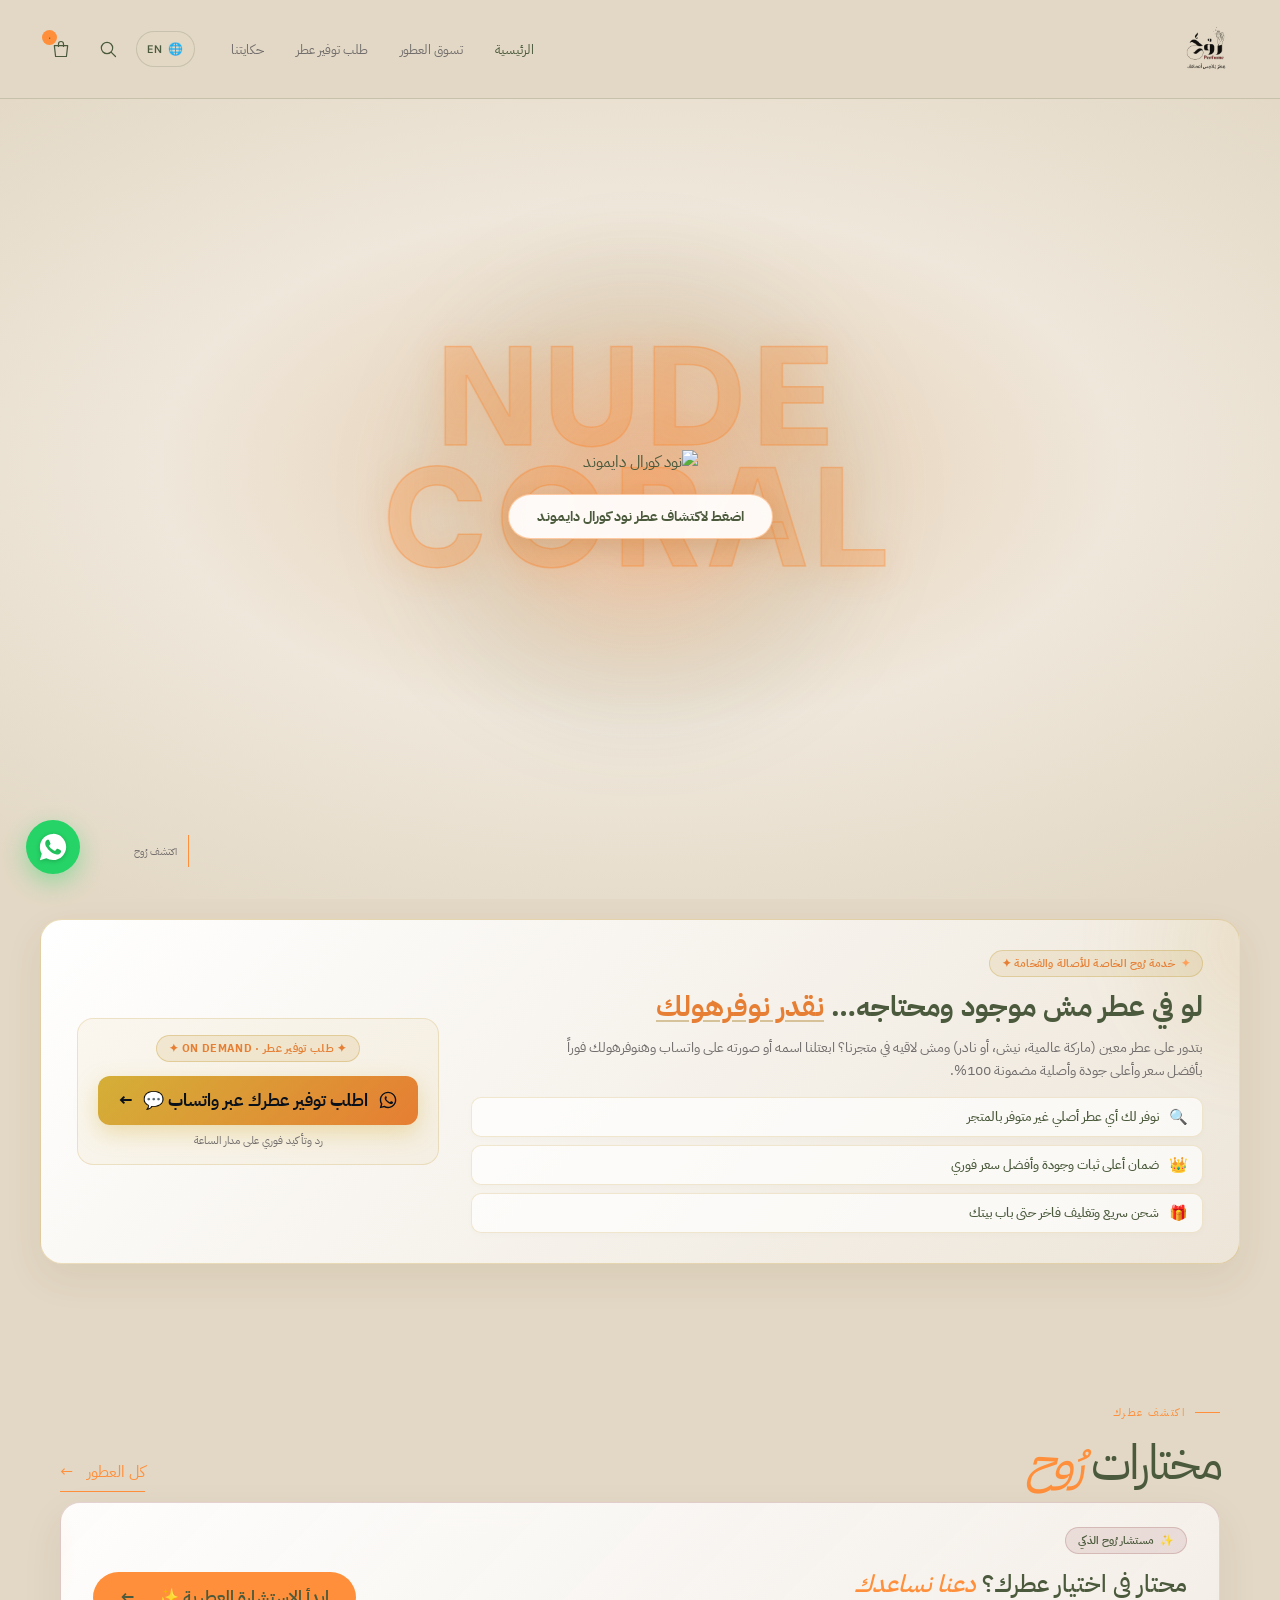
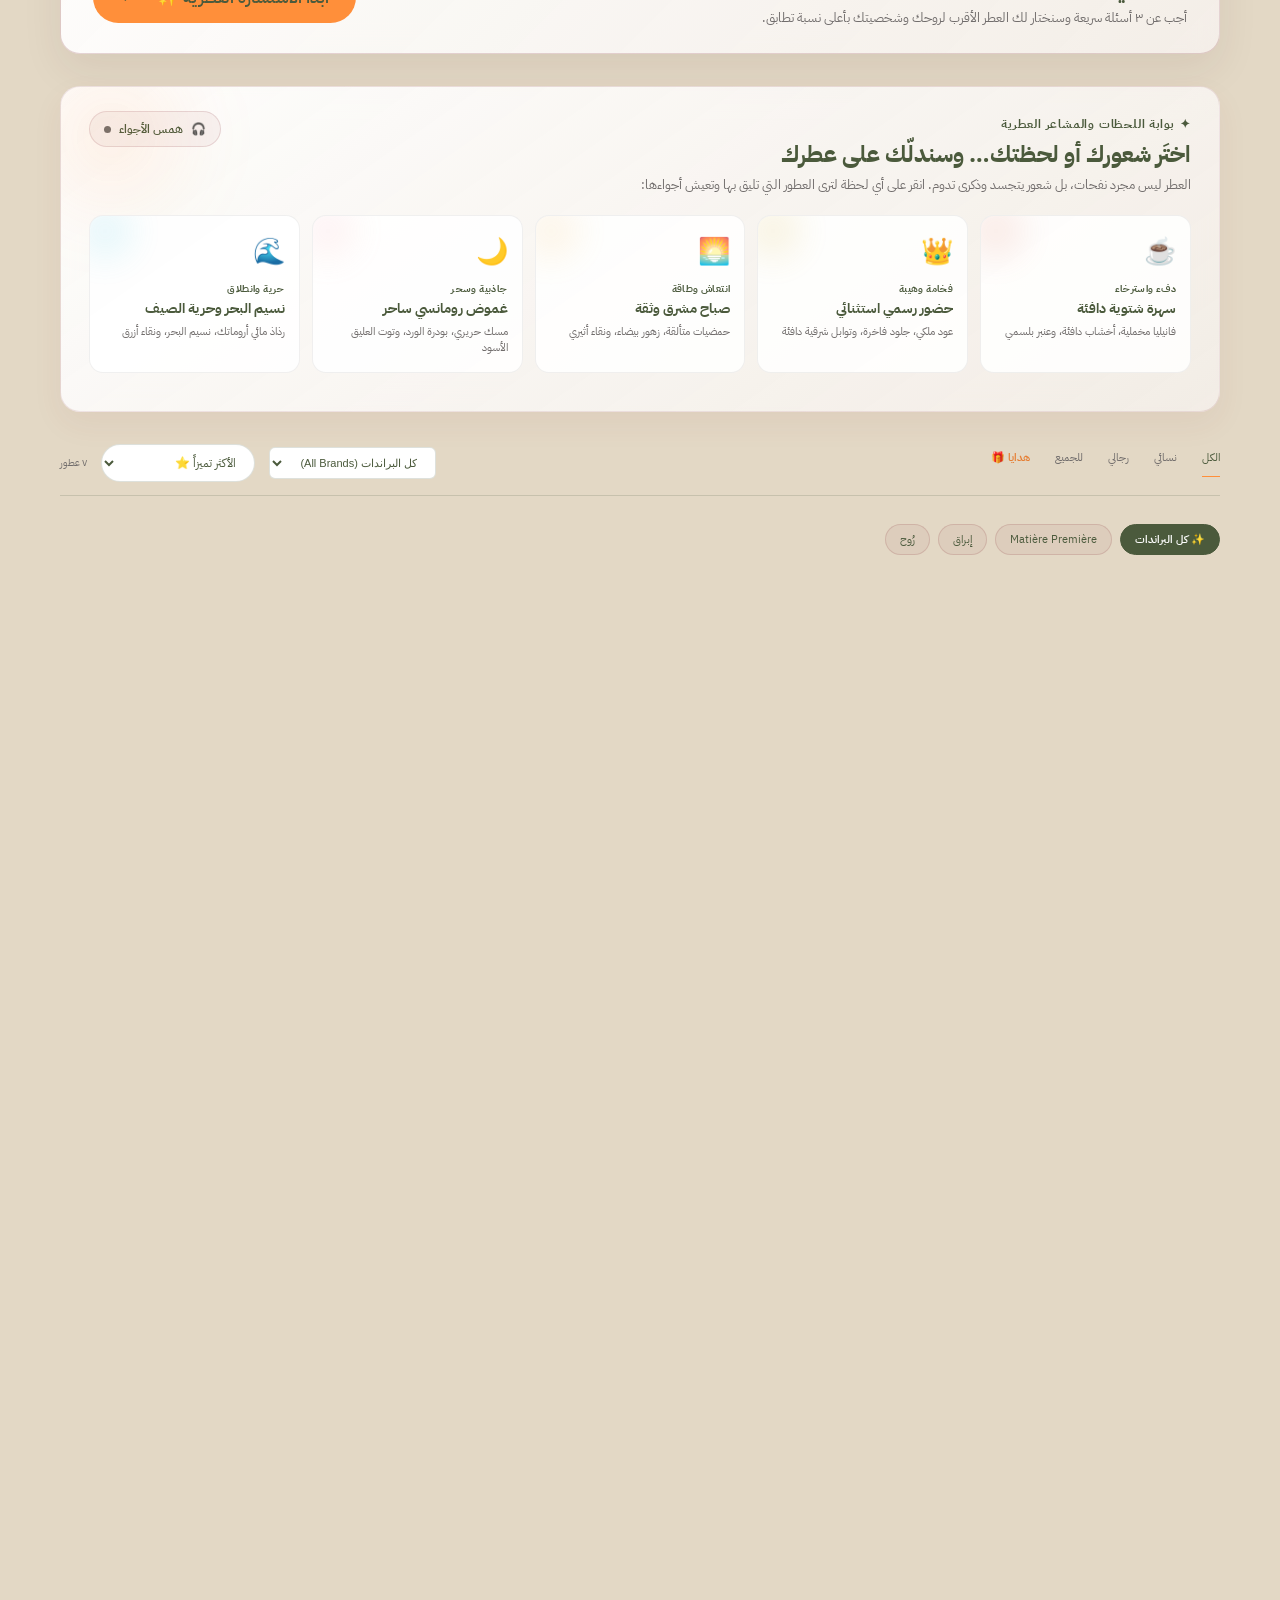
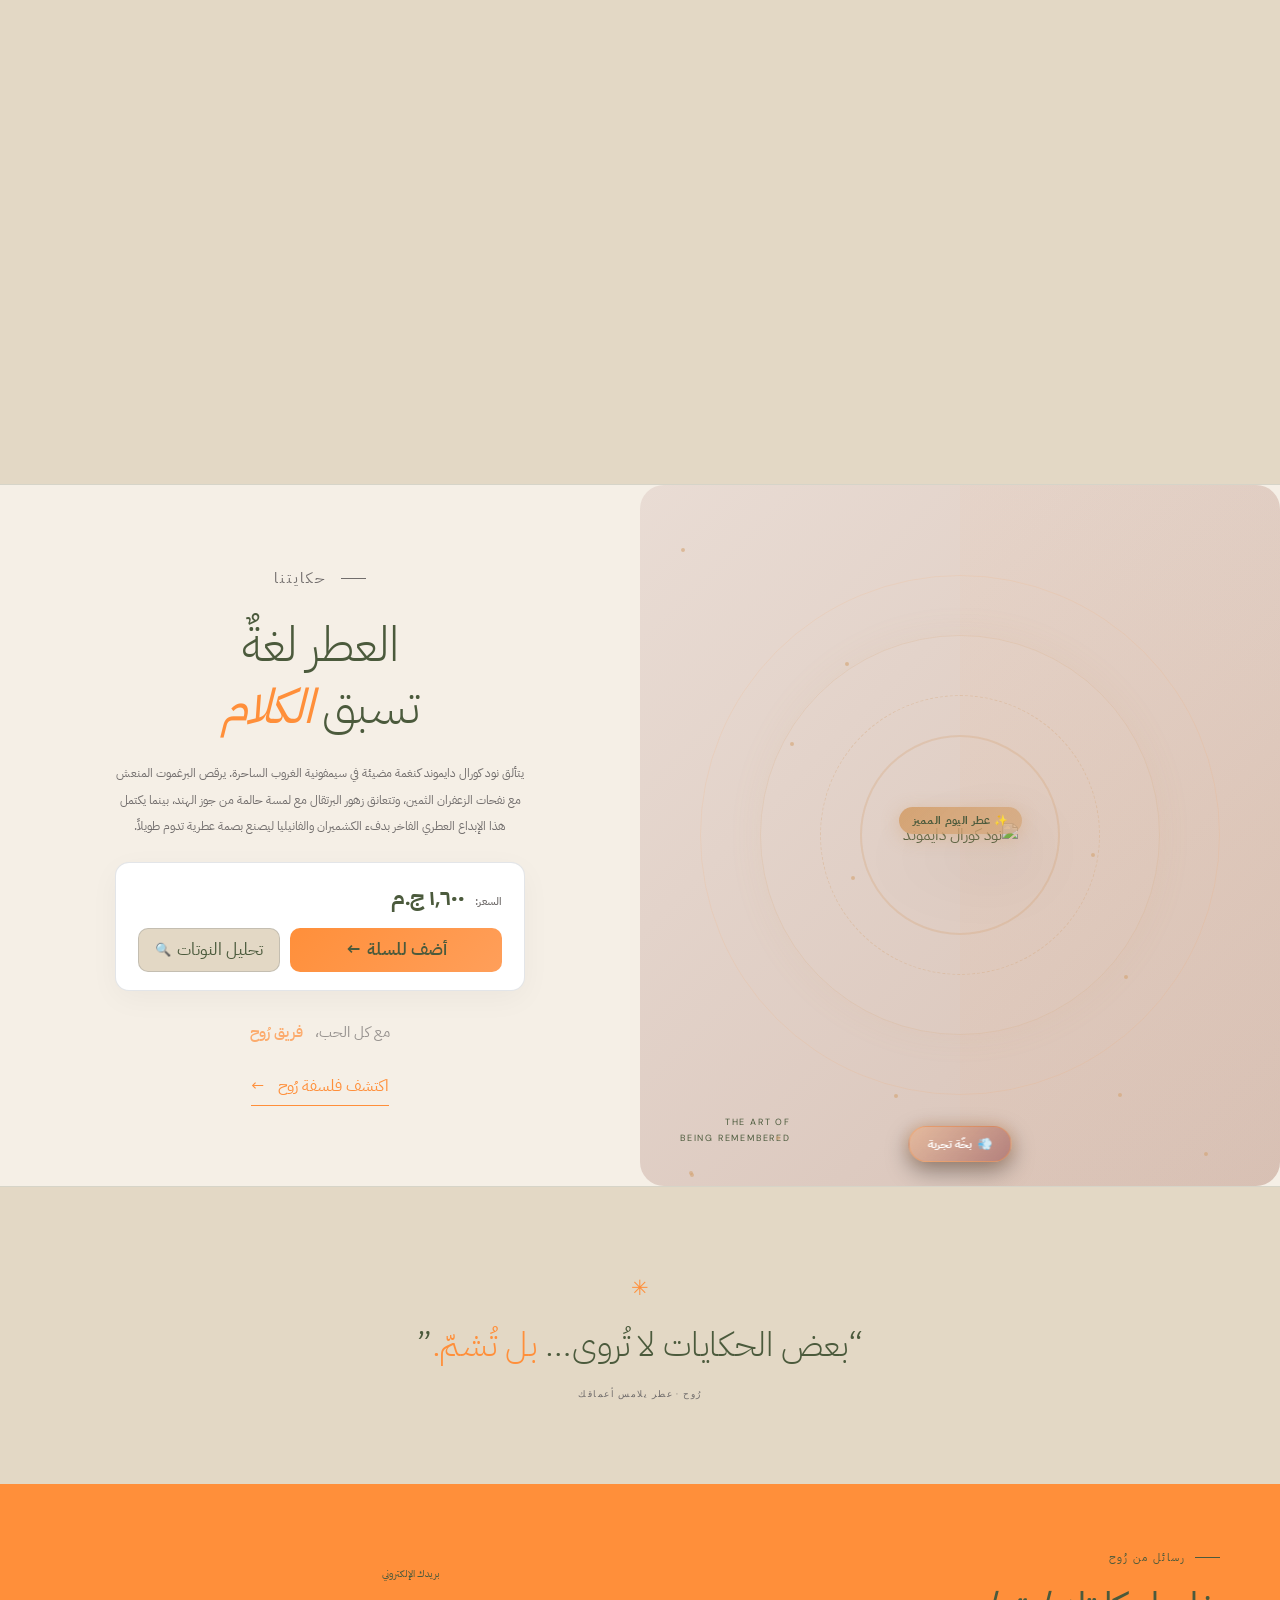
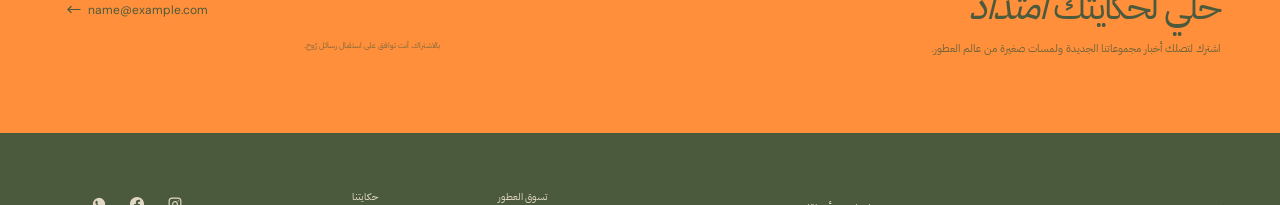
==== commit c6a8528d: "Add interactive line-art header cinema (person spraying perfume to rewrite logo)" ====
--- a/index.html
+++ b/index.html
@@ -28,7 +28,98 @@
 
   <header class="site-header">
     <div class="header-inner">
-      <a class="brand" href="#home" aria-label="رُوح | Rou7 Perfume"><img class="brand-logo" src="assets/branding/1.svg" data-dark="assets/branding/1.svg" data-light="assets/branding/1.svg" alt="رُوح | Rou7 Perfume"></a>
+      <a class="brand" id="brandHeaderStage" href="#home" aria-label="رُوح | Rou7 Perfume" title="انقر لإعادة تشغيل الحركة">
+        <div class="brand-cinema" id="brandCinema" aria-hidden="true">
+          <svg class="brand-cinema-svg" viewBox="0 0 320 92" fill="none" xmlns="http://www.w3.org/2000/svg">
+            <defs>
+              <linearGradient id="roohMistGrad" x1="138" y1="36" x2="318" y2="46" gradientUnits="userSpaceOnUse">
+                <stop offset="0%" stop-color="#FF8F3A" stop-opacity="0.95"/>
+                <stop offset="55%" stop-color="#D97828" stop-opacity="0.8"/>
+                <stop offset="100%" stop-color="#4B5A3C" stop-opacity="0.9"/>
+              </linearGradient>
+              <filter id="roohGlow" x="-20%" y="-20%" width="140%" height="140%">
+                <feGaussianBlur stdDeviation="1.6" result="blur"/>
+                <feMerge>
+                  <feMergeNode in="blur"/>
+                  <feMergeNode in="SourceGraphic"/>
+                </feMerge>
+              </filter>
+            </defs>
+
+            <!-- 1. Continuous minimalist line-art person + arm + hand holding bottle -->
+            <g class="sketch-person" stroke="var(--ink)" stroke-width="1.45" stroke-linecap="round" stroke-linejoin="round">
+              <!-- Head & poised profile silhouette -->
+              <path class="p-head" pathLength="100" d="M 36 30 C 36 17 48 11 58 14 C 66 17 69 25 68 33 C 71 36 72 39 69 42 C 67 45 64 47 59 48 C 54 50 51 54 51 60"/>
+              <!-- Hair / crown elegance & jawline -->
+              <path class="p-profile" pathLength="100" d="M 37 26 C 32 33 33 43 38 49 C 40 53 39 58 32 64 C 24 70 20 79 20 88"/>
+              <!-- Shoulder & raised forearm extending to the hand holding bottle -->
+              <path class="p-arm" pathLength="100" d="M 51 60 C 56 66 64 73 76 74 C 91 75 102 68 111 63"/>
+              <!-- Collar / draped fabric accent -->
+              <path class="p-collar" pathLength="100" d="M 39 63 C 46 69 55 70 61 65"/>
+              <!-- Hand cradling the perfume flacon & index finger resting on nozzle -->
+              <path class="p-hand" pathLength="100" d="M 105 56 C 109 53 114 53 117 56 M 108 64 C 115 67 125 68 131 64 C 134 62 135 58 132 56 M 113 42 C 115 35 121 29 128 29 C 133 29 136 31 136 33"/>
+            </g>
+
+            <!-- 2. Perfume bottle held in hand -->
+            <g class="sketch-bottle" stroke-linecap="round" stroke-linejoin="round">
+              <!-- Faceted glass flacon -->
+              <path class="b-body" pathLength="100" stroke="var(--ink)" stroke-width="1.45" d="M 118 44 L 138 44 L 140 72 C 140 75 137 77 134 77 L 122 77 C 119 77 116 75 116 72 Z"/>
+              <!-- Golden neck collar -->
+              <path class="b-collar" pathLength="100" stroke="var(--accent)" stroke-width="1.6" d="M 123 44 L 123 39 L 133 39 L 133 44"/>
+              <!-- Liquid wave line inside bottle -->
+              <path class="b-liquid" pathLength="100" stroke="var(--accent)" stroke-width="1.2" d="M 118 59 Q 128 57 138 59"/>
+              <!-- Pressable sprayer nozzle -->
+              <g class="sketch-nozzle">
+                <path class="b-nozzle" pathLength="100" stroke="var(--ink)" stroke-width="1.45" d="M 124 39 L 124 34 L 132 34 L 132 39"/>
+                <circle class="nozzle-tip" cx="133.5" cy="36" r="1.4" fill="var(--accent)"/>
+                <circle class="nozzle-flash" cx="136" cy="36" r="5" fill="var(--accent)" filter="url(#roohGlow)"/>
+              </g>
+            </g>
+
+            <!-- 3. Fragrant mist ribbons & droplets flying toward the logo -->
+            <g class="sketch-spray">
+              <path class="spray-line s1" pathLength="100" stroke="url(#roohMistGrad)" stroke-width="1.75" stroke-linecap="round" d="M 139 36 C 175 24 218 18 258 28 C 282 34 300 30 316 26"/>
+              <path class="spray-line s2" pathLength="100" stroke="url(#roohMistGrad)" stroke-width="2.1" stroke-linecap="round" filter="url(#roohGlow)" d="M 139 36 C 182 36 226 48 268 42 C 288 39 304 42 318 45"/>
+              <path class="spray-line s3" pathLength="100" stroke="url(#roohMistGrad)" stroke-width="1.35" stroke-linecap="round" d="M 139 37 C 178 48 220 62 262 56 C 286 52 302 58 316 60"/>
+
+              <!-- Shimmering fragrance droplets -->
+              <circle class="spray-dot d1" cx="164" cy="33" r="1.8" fill="var(--accent)"/>
+              <circle class="spray-dot d2" cx="192" cy="27" r="1.5" fill="var(--ink)"/>
+              <circle class="spray-dot d3" cx="218" cy="40" r="2.1" fill="var(--accent)"/>
+              <circle class="spray-dot d4" cx="244" cy="31" r="1.4" fill="var(--accent)"/>
+              <circle class="spray-dot d5" cx="268" cy="48" r="1.9" fill="var(--ink)"/>
+              <circle class="spray-dot d6" cx="288" cy="36" r="2.2" fill="var(--accent)" filter="url(#roohGlow)"/>
+              <circle class="spray-dot d7" cx="304" cy="44" r="1.6" fill="var(--accent)"/>
+              <circle class="spray-dot d8" cx="232" cy="52" r="1.3" fill="var(--accent)"/>
+            </g>
+          </svg>
+        </div>
+
+        <div class="brand-logo-wrap" id="brandLogoWrap">
+          <img class="brand-logo" src="assets/branding/1.svg" data-dark="assets/branding/1.svg" data-light="assets/branding/1.svg" alt="رُوح | Rou7 Perfume">
+          <!-- Calligraphic rewrite overlay tracing right-to-left over the logo -->
+          <svg class="brand-rewrite-svg" viewBox="0 0 120 84" fill="none" xmlns="http://www.w3.org/2000/svg" aria-hidden="true">
+            <defs>
+              <filter id="roohNibGlow" x="-40%" y="-40%" width="180%" height="180%">
+                <feGaussianBlur stdDeviation="2.2" result="b"/>
+                <feMerge>
+                  <feMergeNode in="b"/>
+                  <feMergeNode in="SourceGraphic"/>
+                </feMerge>
+              </filter>
+            </defs>
+            <!-- Letter ر (rightmost) -->
+            <path class="rewrite-stroke r-1" pathLength="100" stroke="var(--accent)" stroke-width="2.4" stroke-linecap="round" stroke-linejoin="round" filter="url(#roohNibGlow)" d="M 88 29 C 89 37 86 46 77 50"/>
+            <!-- Letter و (center) -->
+            <path class="rewrite-stroke r-2" pathLength="100" stroke="var(--accent)" stroke-width="2.5" stroke-linecap="round" stroke-linejoin="round" filter="url(#roohNibGlow)" d="M 67 34 C 72 34 74 40 69 43 C 64 44 63 37 67 34 C 72 41 69 51 58 54"/>
+            <!-- Letter ح (leftmost sweeping loop) -->
+            <path class="rewrite-stroke r-3" pathLength="100" stroke="var(--accent)" stroke-width="2.5" stroke-linecap="round" stroke-linejoin="round" filter="url(#roohNibGlow)" d="M 35 28 C 44 25 50 30 47 36 C 41 42 29 45 31 54 C 33 61 46 61 52 53"/>
+            <!-- Diacritics & Perfume / Tagline flourishes -->
+            <path class="rewrite-stroke r-4" pathLength="100" stroke="var(--ink)" stroke-width="1.6" stroke-linecap="round" d="M 43 17 L 39 22 M 65 20 C 68 20 69 23 66 25"/>
+            <path class="rewrite-stroke r-5" pathLength="100" stroke="var(--accent)" stroke-width="1.5" stroke-linecap="round" d="M 90 67 C 68 65 44 65 24 67"/>
+          </svg>
+        </div>
+      </a>
       <div class="header-nav-actions-group">
         <nav class="desktop-nav" aria-label="القائمة الرئيسية">
           <a href="#home" class="active" data-i18n="nav_home">الرئيسية</a>
--- a/styles.css
+++ b/styles.css
@@ -5212,3 +5212,215 @@
     font-size: 12px !important;
   }
 }
+
+/* ==========================================================
+   Header Line-Art Cinema Animation (Person -> Spray -> Logo Rewrite)
+   ========================================================== */
+.brand {
+  direction: ltr;
+  position: relative;
+  display: inline-flex !important;
+  align-items: center;
+  gap: 2px;
+  cursor: pointer;
+}
+
+.brand-logo-wrap {
+  position: relative;
+  display: inline-flex;
+  align-items: center;
+  justify-content: center;
+  flex-shrink: 0;
+}
+
+.brand-cinema {
+  position: absolute;
+  right: calc(100% + 4px);
+  top: 50%;
+  transform: translateY(-50%);
+  width: 280px;
+  height: 84px;
+  pointer-events: none;
+  opacity: 0;
+  overflow: visible;
+}
+
+.brand.is-playing .brand-cinema {
+  opacity: 1;
+}
+
+.brand-cinema-svg {
+  width: 100%;
+  height: 100%;
+  overflow: visible;
+}
+
+.brand-rewrite-svg {
+  position: absolute;
+  inset: 0;
+  width: 100%;
+  height: 100%;
+  pointer-events: none;
+  opacity: 0;
+}
+
+/* Initial stroke states inside cinema */
+.sketch-person path,
+.sketch-bottle path,
+.sketch-spray .spray-line,
+.brand-rewrite-svg .rewrite-stroke {
+  stroke-dasharray: 102;
+  stroke-dashoffset: 102;
+}
+
+.sketch-spray .spray-dot,
+.sketch-bottle .nozzle-flash {
+  opacity: 0;
+}
+
+/* 1. Person & bottle self-drawing (0.0s -> 1.45s), then fade out smoothly at end (3.85s -> 4.4s) */
+.brand.is-playing .brand-cinema {
+  animation: roohCinemaStage 4.4s cubic-bezier(0.22, 1, 0.36, 1) forwards;
+}
+
+.brand.is-playing .p-head    { animation: roohDrawPath 0.55s ease-out 0.05s forwards; }
+.brand.is-playing .p-profile { animation: roohDrawPath 0.50s ease-out 0.30s forwards; }
+.brand.is-playing .p-collar  { animation: roohDrawPath 0.35s ease-out 0.55s forwards; }
+.brand.is-playing .p-arm     { animation: roohDrawPath 0.55s ease-out 0.50s forwards; }
+.brand.is-playing .p-hand    { animation: roohDrawPath 0.45s ease-out 0.85s forwards; }
+
+.brand.is-playing .b-body    { animation: roohDrawPath 0.55s ease-out 0.75s forwards; }
+.brand.is-playing .b-collar  { animation: roohDrawPath 0.30s ease-out 1.05s forwards; }
+.brand.is-playing .b-liquid  { animation: roohDrawPath 0.35s ease-out 1.15s forwards; }
+.brand.is-playing .b-nozzle  { animation: roohDrawPath 0.30s ease-out 1.20s forwards; }
+
+/* 2. Finger presses sprayer nozzle + golden flash (1.45s -> 1.85s) */
+.brand.is-playing .sketch-nozzle {
+  animation: roohNozzlePress 0.38s ease-in-out 1.45s forwards;
+}
+.brand.is-playing .nozzle-flash {
+  animation: roohNozzleFlash 0.45s ease-out 1.50s forwards;
+}
+
+/* 3. Fragrant spray lines & mist particles travel from nozzle to logo (1.55s -> 2.65s) */
+.brand.is-playing .spray-line.s1 { animation: roohSprayRibbon 1.05s cubic-bezier(0.25, 0.8, 0.25, 1) 1.56s forwards; }
+.brand.is-playing .spray-line.s2 { animation: roohSprayRibbon 1.10s cubic-bezier(0.25, 0.8, 0.25, 1) 1.62s forwards; }
+.brand.is-playing .spray-line.s3 { animation: roohSprayRibbon 1.00s cubic-bezier(0.25, 0.8, 0.25, 1) 1.68s forwards; }
+
+.brand.is-playing .spray-dot.d1 { animation: roohMistDot 0.70s ease-out 1.58s forwards; }
+.brand.is-playing .spray-dot.d2 { animation: roohMistDot 0.75s ease-out 1.66s forwards; }
+.brand.is-playing .spray-dot.d3 { animation: roohMistDot 0.80s ease-out 1.72s forwards; }
+.brand.is-playing .spray-dot.d4 { animation: roohMistDot 0.80s ease-out 1.78s forwards; }
+.brand.is-playing .spray-dot.d5 { animation: roohMistDot 0.85s ease-out 1.84s forwards; }
+.brand.is-playing .spray-dot.d6 { animation: roohMistDot 0.85s ease-out 1.90s forwards; }
+.brand.is-playing .spray-dot.d7 { animation: roohMistDot 0.85s ease-out 1.96s forwards; }
+.brand.is-playing .spray-dot.d8 { animation: roohMistDot 0.78s ease-out 1.75s forwards; }
+
+/* 4. Logo dissolves slightly on mist hit and rewrites itself right-to-left (1.95s -> 4.10s) */
+.brand.is-playing .brand-logo {
+  animation: roohLogoRewrite 2.35s cubic-bezier(0.22, 1, 0.36, 1) 1.90s forwards;
+}
+
+.brand.is-playing .brand-rewrite-svg {
+  animation: roohRewriteOverlay 2.35s ease-out 1.95s forwards;
+}
+
+.brand.is-playing .rewrite-stroke.r-1 { animation: roohRewriteStroke 0.50s ease-out 2.05s forwards; }
+.brand.is-playing .rewrite-stroke.r-2 { animation: roohRewriteStroke 0.60s ease-out 2.35s forwards; }
+.brand.is-playing .rewrite-stroke.r-3 { animation: roohRewriteStroke 0.65s ease-out 2.70s forwards; }
+.brand.is-playing .rewrite-stroke.r-4 { animation: roohRewriteStroke 0.45s ease-out 3.10s forwards; }
+.brand.is-playing .rewrite-stroke.r-5 { animation: roohRewriteStroke 0.55s ease-out 3.25s forwards; }
+
+@keyframes roohDrawPath {
+  from { stroke-dashoffset: 102; }
+  to   { stroke-dashoffset: 0; }
+}
+
+@keyframes roohNozzlePress {
+  0%   { transform: translateY(0); }
+  45%  { transform: translateY(2.4px); }
+  100% { transform: translateY(0); }
+}
+
+@keyframes roohNozzleFlash {
+  0%   { opacity: 0; transform: scale(0.4); }
+  35%  { opacity: 0.85; transform: scale(1.25); }
+  100% { opacity: 0; transform: scale(1.9); }
+}
+
+@keyframes roohSprayRibbon {
+  0%   { stroke-dashoffset: 102; opacity: 0; }
+  18%  { opacity: 0.95; }
+  62%  { stroke-dashoffset: 0; opacity: 0.9; }
+  100% { stroke-dashoffset: -104; opacity: 0; }
+}
+
+@keyframes roohMistDot {
+  0%   { opacity: 0; transform: translate(-10px, 2px) scale(0.4); }
+  30%  { opacity: 0.95; transform: translate(2px, -1px) scale(1.15); }
+  100% { opacity: 0; transform: translate(16px, -4px) scale(0.3); }
+}
+
+@keyframes roohLogoRewrite {
+  0%   { opacity: 1; clip-path: inset(0 0 0 0); filter: blur(0px); }
+  14%  { opacity: 0.12; clip-path: inset(0 0 0 98%); filter: blur(1.2px); }
+  34%  { opacity: 0.92; clip-path: inset(0 0 0 64%); filter: blur(0.4px); }
+  56%  { opacity: 0.98; clip-path: inset(0 0 0 32%); filter: blur(0px); }
+  76%  { opacity: 1; clip-path: inset(0 0 0 0); }
+  100% { opacity: 1; clip-path: inset(0 0 0 0); filter: none; }
+}
+
+@keyframes roohRewriteOverlay {
+  0%   { opacity: 0; }
+  15%  { opacity: 1; }
+  80%  { opacity: 0.9; }
+  100% { opacity: 0; }
+}
+
+@keyframes roohRewriteStroke {
+  0%   { stroke-dashoffset: 102; opacity: 0.95; }
+  70%  { stroke-dashoffset: 0; opacity: 1; }
+  100% { stroke-dashoffset: -102; opacity: 0; }
+}
+
+@keyframes roohCinemaStage {
+  0%   { opacity: 1; transform: translate(0, -50%); }
+  86%  { opacity: 1; transform: translate(0, -50%); }
+  100% { opacity: 0; transform: translate(4px, -50%); }
+}
+
+@media (max-width: 1100px) {
+  .brand-cinema {
+    width: 195px;
+    height: 72px;
+  }
+}
+
+@media (max-width: 900px) {
+  .brand-cinema {
+    width: 155px;
+    height: 64px;
+  }
+}
+
+@media (max-width: 600px) {
+  .brand-cinema {
+    width: 108px;
+    height: 52px;
+  }
+}
+
+@media (max-width: 420px) {
+  .brand-cinema {
+    width: 82px;
+    height: 46px;
+  }
+}
+
+@media (prefers-reduced-motion: reduce) {
+  .brand-cinema,
+  .brand-rewrite-svg {
+    display: none !important;
+  }
+}
+
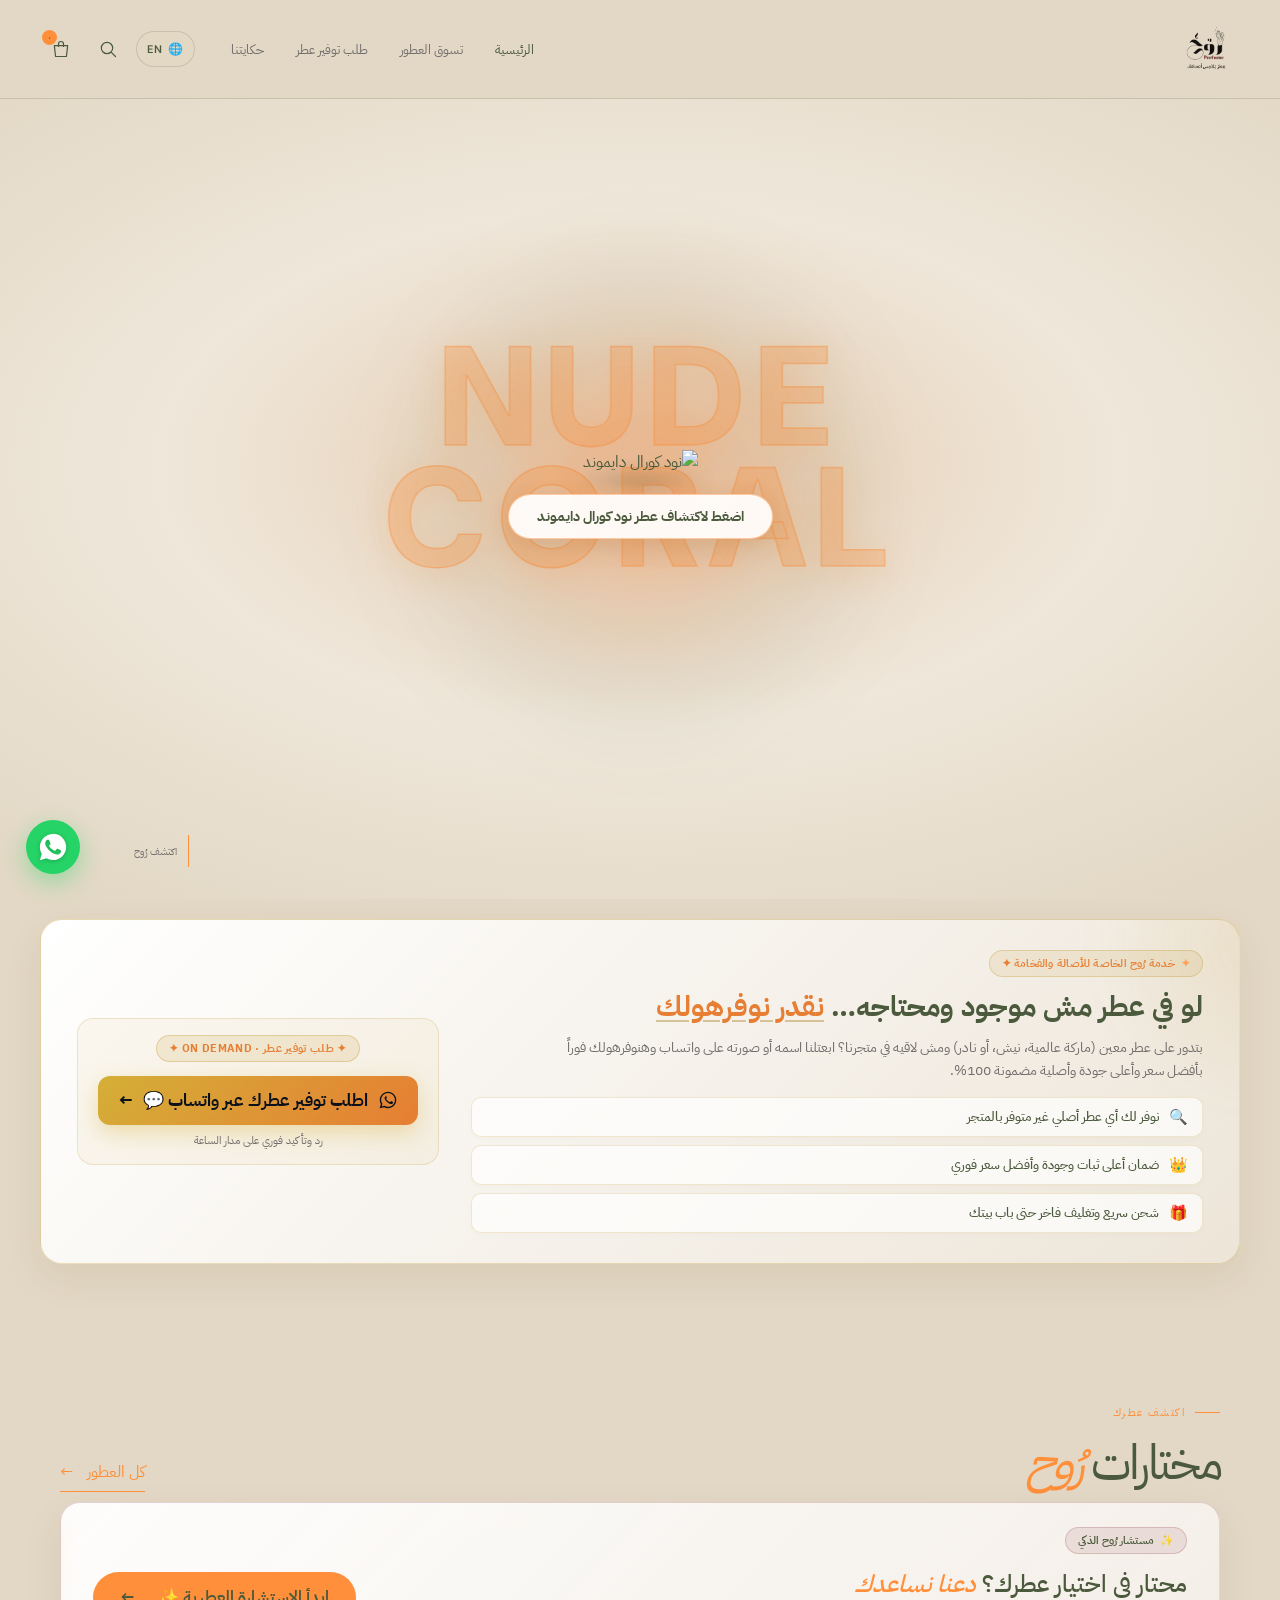
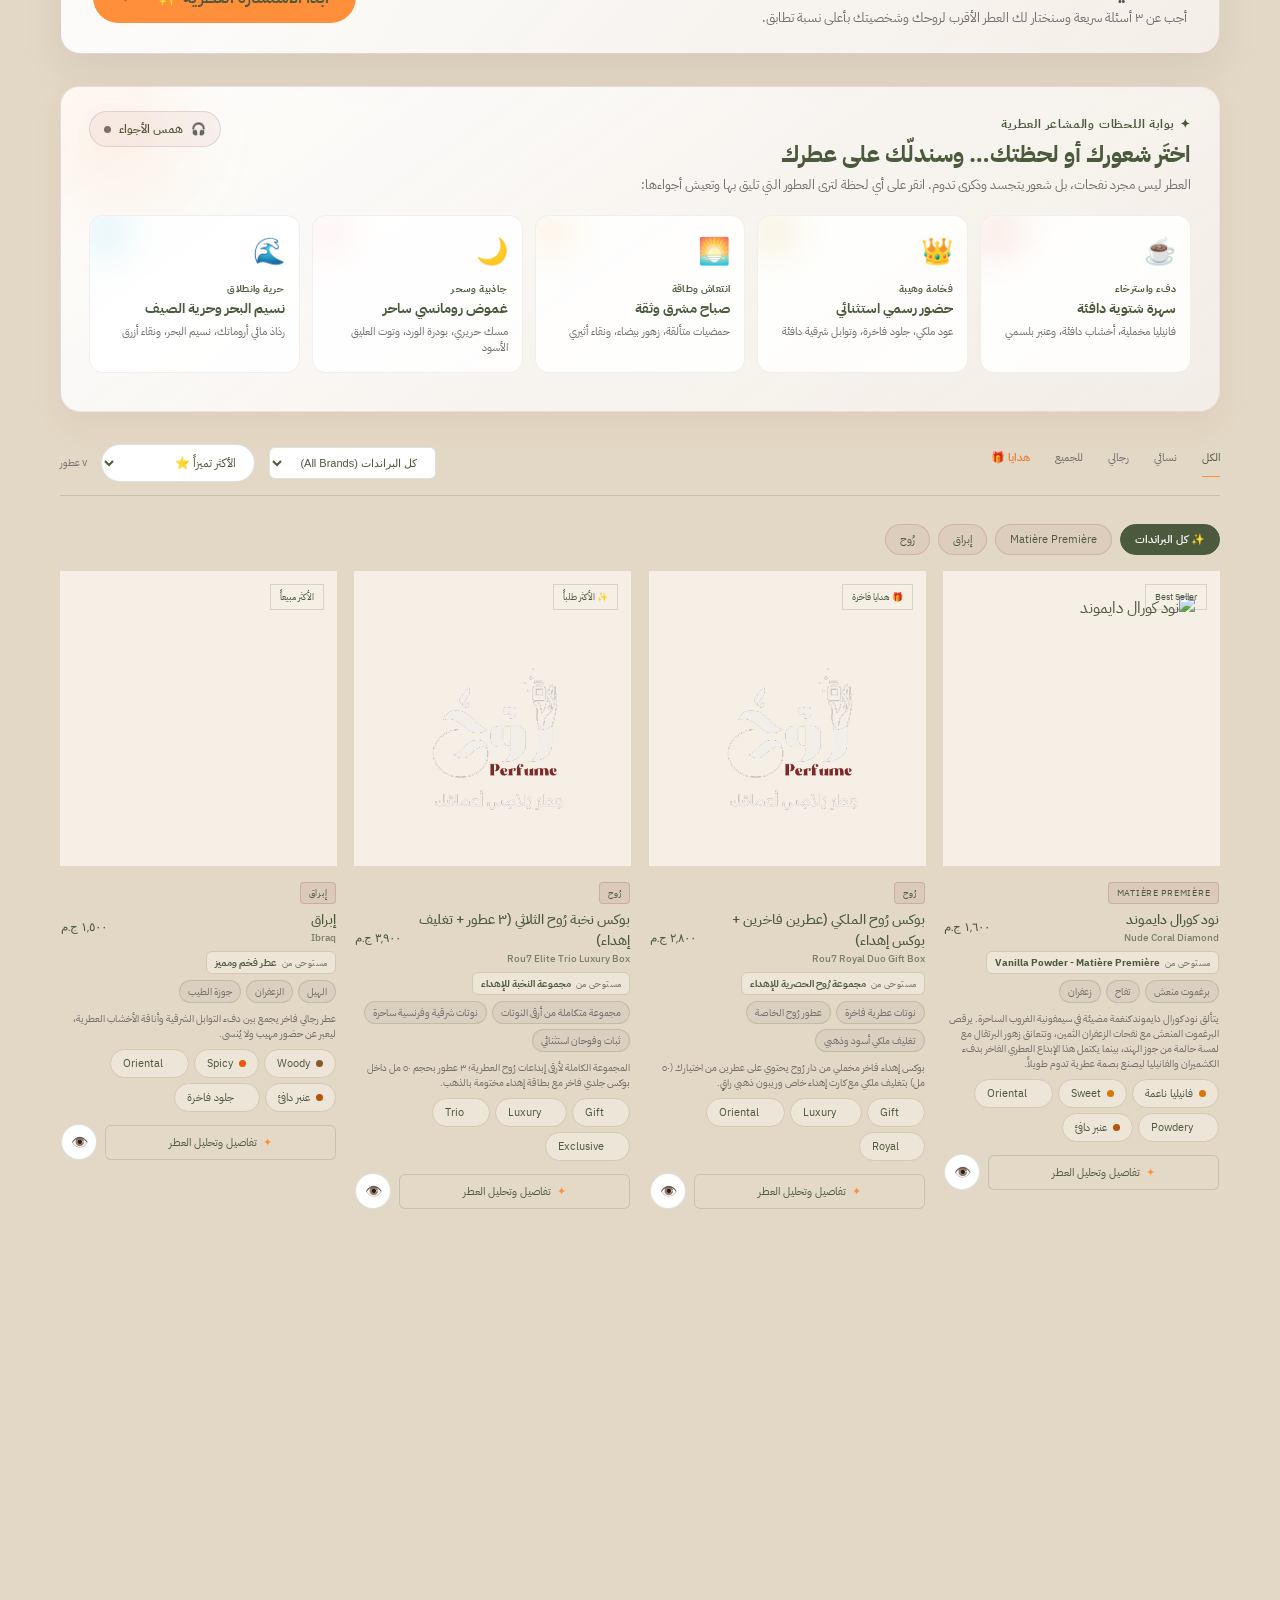
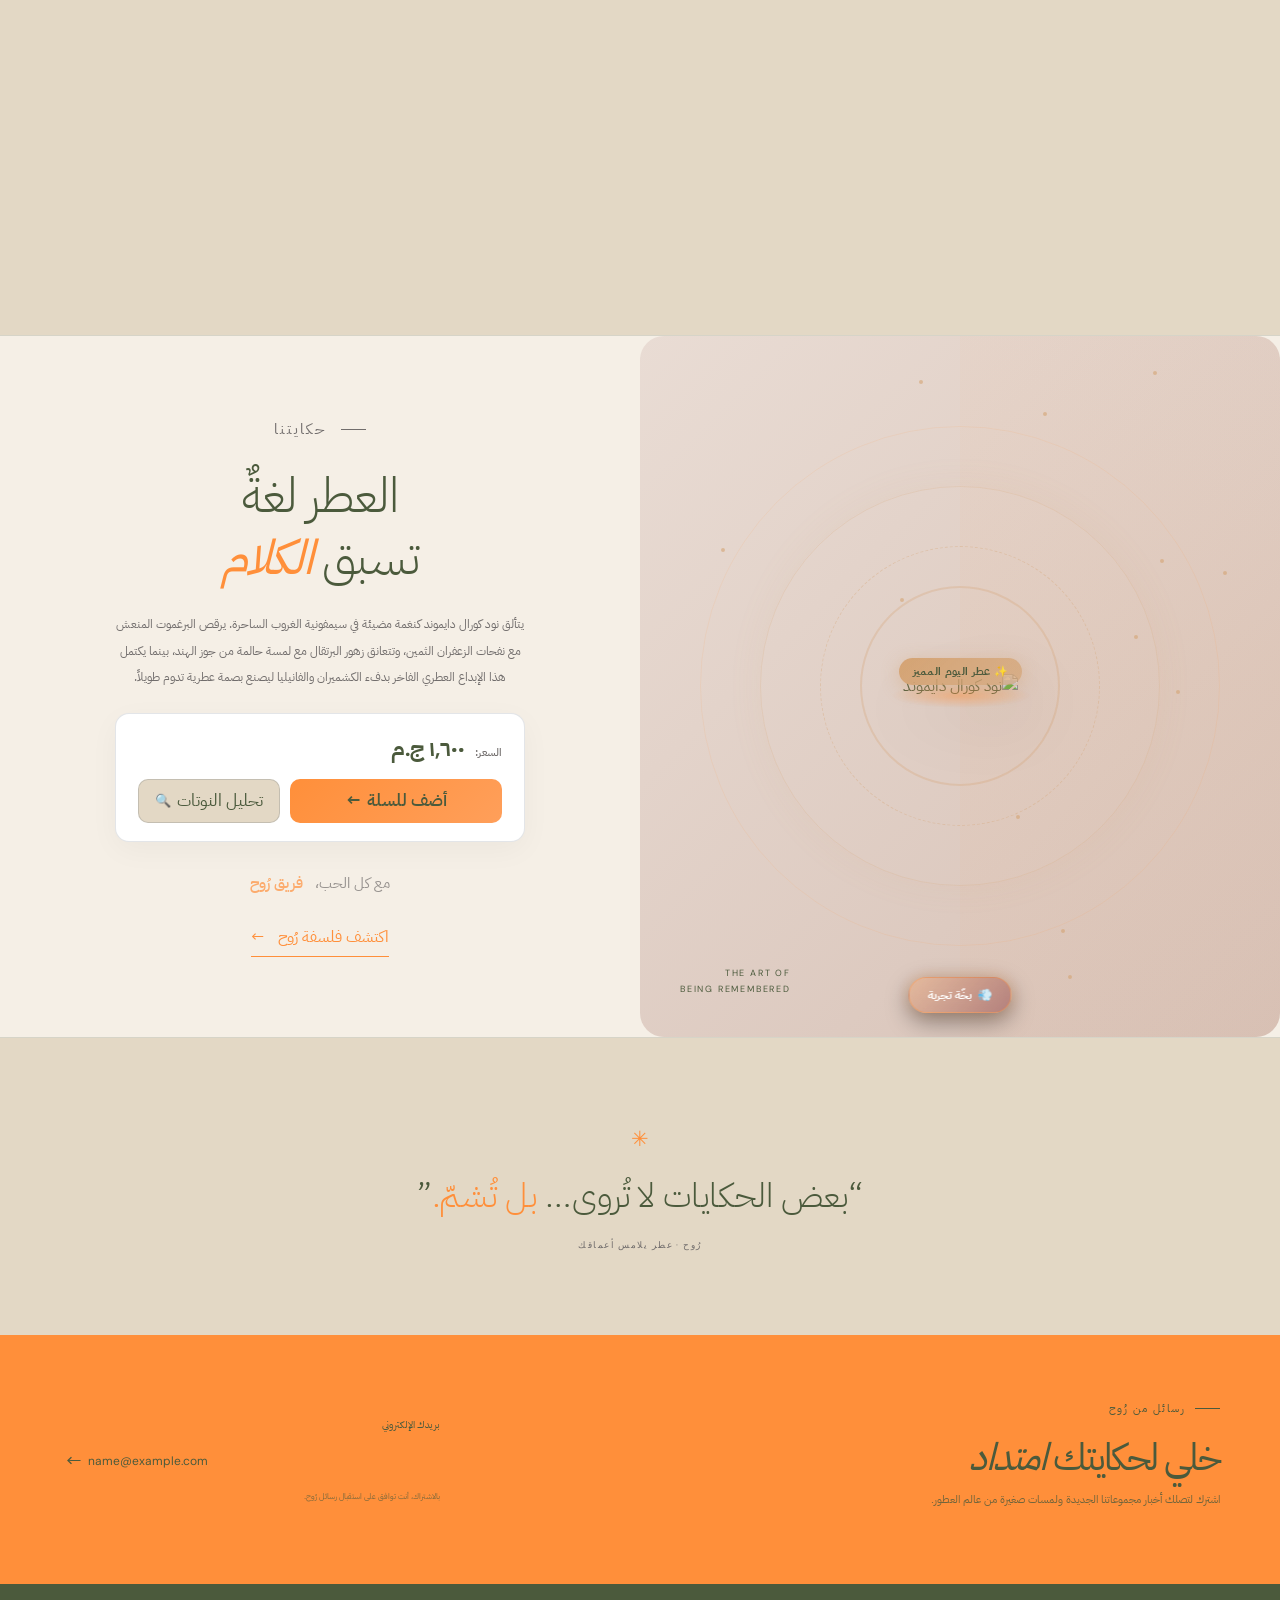
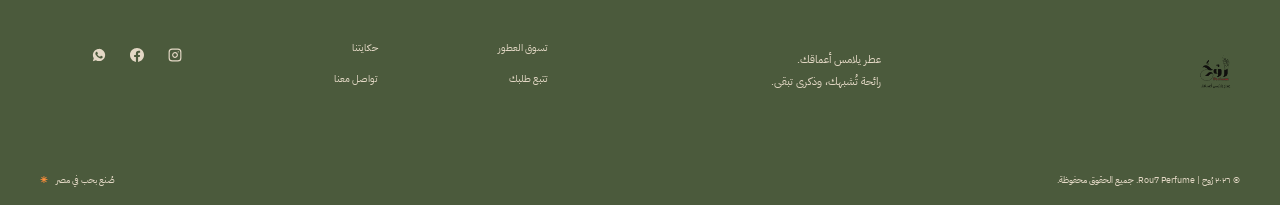
==== commit 59ffea8b: "Refine header line-art person anatomy with realistic profile, torso, arm, and hand" ====
--- a/index.html
+++ b/index.html
@@ -46,41 +46,54 @@
               </filter>
             </defs>
 
-            <!-- 1. Continuous minimalist line-art person + arm + hand holding bottle -->
-            <g class="sketch-person" stroke="var(--ink)" stroke-width="1.45" stroke-linecap="round" stroke-linejoin="round">
-              <!-- Head & poised profile silhouette -->
-              <path class="p-head" pathLength="100" d="M 36 30 C 36 17 48 11 58 14 C 66 17 69 25 68 33 C 71 36 72 39 69 42 C 67 45 64 47 59 48 C 54 50 51 54 51 60"/>
-              <!-- Hair / crown elegance & jawline -->
-              <path class="p-profile" pathLength="100" d="M 37 26 C 32 33 33 43 38 49 C 40 53 39 58 32 64 C 24 70 20 79 20 88"/>
-              <!-- Shoulder & raised forearm extending to the hand holding bottle -->
-              <path class="p-arm" pathLength="100" d="M 51 60 C 56 66 64 73 76 74 C 91 75 102 68 111 63"/>
-              <!-- Collar / draped fabric accent -->
-              <path class="p-collar" pathLength="100" d="M 39 63 C 46 69 55 70 61 65"/>
-              <!-- Hand cradling the perfume flacon & index finger resting on nozzle -->
-              <path class="p-hand" pathLength="100" d="M 105 56 C 109 53 114 53 117 56 M 108 64 C 115 67 125 68 131 64 C 134 62 135 58 132 56 M 113 42 C 115 35 121 29 128 29 C 133 29 136 31 136 33"/>
+            <!-- 1. Natural editorial line-art person (profile, torso, two-contour arm & anatomical hand) -->
+            <g class="sketch-person" stroke="var(--ink)" stroke-linecap="round" stroke-linejoin="round">
+              <!-- Hair crown, volume & natural waves -->
+              <path class="p-hair" pathLength="100" stroke-width="1.35" d="M 50 17 C 47 11 38 9 30 12 C 23 15 21 24 23 34 C 24 38 26 41 29 43 M 47 16 C 40 16 34 20 30 26 M 36 13 C 30 17 27 24 27 32"/>
+              <!-- Realistic side facial profile (forehead, nose, lips, chin, jawline) -->
+              <path class="p-face" pathLength="100" stroke-width="1.4" d="M 50 17 C 53 20 53.5 23 52.8 25 L 57 31.2 C 58 33 56.2 34.6 53.6 34.6 L 54.6 36.6 C 55.6 37.6 54.4 38.6 52.8 38.9 C 54.4 39.7 54 41.2 52.5 41.6 C 53.4 43.8 51.4 46.2 47.8 46.6 C 42.8 47 38 44 35.8 39"/>
+              <!-- Delicate facial features (brow, eye looking at bottle, nostril, lip crease, ear) -->
+              <path class="p-features" pathLength="100" stroke-width="1.05" d="M 48 24.4 Q 50.8 23.4 53.2 24.5 M 48.5 27.6 Q 51 26.5 53 27.6 M 51.2 27.7 L 52.2 27.7 M 54 33.4 Q 55 33.8 55.4 33.1 M 50.8 38.9 L 52.8 38.9 M 34 29 C 31.4 28.6 30.5 33.2 32 37 C 33 38.5 34.8 38 35.4 36"/>
+              <!-- Neck, tailored collar, lapel & upper torso -->
+              <path class="p-torso" pathLength="100" stroke-width="1.35" d="M 29.5 42 C 29.8 48 27 52 20 56 C 14 59 12 68 12 88 M 43 46.5 C 43 51 45 55.5 50 58 C 56 60 61.5 62 65.5 64 M 30 52 C 34 57.5 41 60 46 58 L 43 72 L 38 89 M 54 68 C 55 75 54 82 53 89"/>
+              <!-- Two-contour arm & wrist cuff -->
+              <path class="p-arm" pathLength="100" stroke-width="1.35" d="M 22 60 C 24 72 31 82 46 84 C 63 86 82 77 100 66 M 52 64 C 56 71 61 73 70 70 C 81 67 90 61 98 57 M 97 56 C 98 60 99 63 101 67"/>
+              <!-- Anatomical palm heel & thumb behind bottle shoulder -->
+              <path class="p-hand" pathLength="100" stroke-width="1.3" d="M 99 57 C 104 54 108 51 111 46 C 113 43 116 43 117 45.2 C 117.5 47.2 115 51 113 54 M 101 66 C 106 70 111 72 116 71"/>
+              <!-- Index finger poised over sprayer cap (presses down in sync with nozzle) -->
+              <g class="sketch-finger-press">
+                <path class="p-finger" pathLength="100" stroke-width="1.3" d="M 106 51 C 109 41 115 32 122 31.5 C 126 31.3 128.5 32.5 128 34.2 C 127.5 35.2 124 34.8 121 35"/>
+              </g>
             </g>
 
-            <!-- 2. Perfume bottle held in hand -->
+            <!-- 2. Crystal perfume bottle held naturally in hand -->
             <g class="sketch-bottle" stroke-linecap="round" stroke-linejoin="round">
-              <!-- Faceted glass flacon -->
-              <path class="b-body" pathLength="100" stroke="var(--ink)" stroke-width="1.45" d="M 118 44 L 138 44 L 140 72 C 140 75 137 77 134 77 L 122 77 C 119 77 116 75 116 72 Z"/>
+              <!-- Outer faceted glass flacon -->
+              <path class="b-body" pathLength="100" stroke="var(--ink)" stroke-width="1.35" d="M 116 45 L 136 45 C 138 45 139 47 139 49 L 138 73 C 138 76 135 78 132 78 L 120 78 C 117 78 114 76 114 73 L 113 49 C 113 47 114 45 116 45 Z"/>
+              <!-- Inner glass contour & perfume label -->
+              <path class="b-inner" pathLength="100" stroke="var(--ink)" stroke-width="0.9" opacity="0.65" d="M 117 48 L 117 72 C 117 73.5 118.5 74.5 120 74.5 L 132 74.5 C 133.5 74.5 135 73.5 135 72 L 135 48 M 120 53 L 132 53 L 132 66 L 120 66 Z"/>
               <!-- Golden neck collar -->
-              <path class="b-collar" pathLength="100" stroke="var(--accent)" stroke-width="1.6" d="M 123 44 L 123 39 L 133 39 L 133 44"/>
-              <!-- Liquid wave line inside bottle -->
-              <path class="b-liquid" pathLength="100" stroke="var(--accent)" stroke-width="1.2" d="M 118 59 Q 128 57 138 59"/>
+              <path class="b-collar" pathLength="100" stroke="var(--accent)" stroke-width="1.5" d="M 121 45 L 121 40 L 131 40 L 131 45"/>
+              <!-- Liquid wave & dip tube -->
+              <path class="b-liquid" pathLength="100" stroke="var(--accent)" stroke-width="1.1" d="M 117 61 Q 126 59 135 61 M 126 45 L 126 73"/>
               <!-- Pressable sprayer nozzle -->
               <g class="sketch-nozzle">
-                <path class="b-nozzle" pathLength="100" stroke="var(--ink)" stroke-width="1.45" d="M 124 39 L 124 34 L 132 34 L 132 39"/>
-                <circle class="nozzle-tip" cx="133.5" cy="36" r="1.4" fill="var(--accent)"/>
-                <circle class="nozzle-flash" cx="136" cy="36" r="5" fill="var(--accent)" filter="url(#roohGlow)"/>
+                <path class="b-nozzle" pathLength="100" stroke="var(--ink)" stroke-width="1.35" d="M 122 40 L 122 34.5 L 130 34.5 L 130 40"/>
+                <circle class="nozzle-tip" cx="132" cy="36.5" r="1.3" fill="var(--accent)"/>
+                <circle class="nozzle-flash" cx="135" cy="36.5" r="5" fill="var(--accent)" filter="url(#roohGlow)"/>
               </g>
             </g>
 
+            <!-- Front fingers wrapping naturally around the glass bottle -->
+            <g class="sketch-person-front" stroke="var(--ink)" stroke-width="1.3" stroke-linecap="round" stroke-linejoin="round">
+              <path class="p-fingers-front" pathLength="100" d="M 112 53 C 116 51 123 51 125 53.5 C 125.5 55.5 121 56.5 114 56 M 112 58 C 117 57 123 57.5 124.5 59.5 C 125 61.5 120 62.5 114 61.5 M 113 64 C 117 63.5 122 64 123 66 C 123.5 67.5 119 68.5 114 67.5"/>
+            </g>
+
             <!-- 3. Fragrant mist ribbons & droplets flying toward the logo -->
             <g class="sketch-spray">
-              <path class="spray-line s1" pathLength="100" stroke="url(#roohMistGrad)" stroke-width="1.75" stroke-linecap="round" d="M 139 36 C 175 24 218 18 258 28 C 282 34 300 30 316 26"/>
-              <path class="spray-line s2" pathLength="100" stroke="url(#roohMistGrad)" stroke-width="2.1" stroke-linecap="round" filter="url(#roohGlow)" d="M 139 36 C 182 36 226 48 268 42 C 288 39 304 42 318 45"/>
-              <path class="spray-line s3" pathLength="100" stroke="url(#roohMistGrad)" stroke-width="1.35" stroke-linecap="round" d="M 139 37 C 178 48 220 62 262 56 C 286 52 302 58 316 60"/>
+              <path class="spray-line s1" pathLength="100" stroke="url(#roohMistGrad)" stroke-width="1.75" stroke-linecap="round" d="M 135 36.5 C 173 24 218 18 258 28 C 282 34 300 30 316 26"/>
+              <path class="spray-line s2" pathLength="100" stroke="url(#roohMistGrad)" stroke-width="2.1" stroke-linecap="round" filter="url(#roohGlow)" d="M 135 36.5 C 180 36 226 48 268 42 C 288 39 304 42 318 45"/>
+              <path class="spray-line s3" pathLength="100" stroke="url(#roohMistGrad)" stroke-width="1.35" stroke-linecap="round" d="M 135 37.5 C 176 48 220 62 262 56 C 286 52 302 58 316 60"/>
 
               <!-- Shimmering fragrance droplets -->
               <circle class="spray-dot d1" cx="164" cy="33" r="1.8" fill="var(--accent)"/>
--- a/styles.css
+++ b/styles.css
@@ -5266,6 +5266,7 @@
 
 /* Initial stroke states inside cinema */
 .sketch-person path,
+.sketch-person-front path,
 .sketch-bottle path,
 .sketch-spray .spray-line,
 .brand-rewrite-svg .rewrite-stroke {
@@ -5283,19 +5284,24 @@
   animation: roohCinemaStage 4.4s cubic-bezier(0.22, 1, 0.36, 1) forwards;
 }
 
-.brand.is-playing .p-head    { animation: roohDrawPath 0.55s ease-out 0.05s forwards; }
-.brand.is-playing .p-profile { animation: roohDrawPath 0.50s ease-out 0.30s forwards; }
-.brand.is-playing .p-collar  { animation: roohDrawPath 0.35s ease-out 0.55s forwards; }
-.brand.is-playing .p-arm     { animation: roohDrawPath 0.55s ease-out 0.50s forwards; }
-.brand.is-playing .p-hand    { animation: roohDrawPath 0.45s ease-out 0.85s forwards; }
-
-.brand.is-playing .b-body    { animation: roohDrawPath 0.55s ease-out 0.75s forwards; }
-.brand.is-playing .b-collar  { animation: roohDrawPath 0.30s ease-out 1.05s forwards; }
-.brand.is-playing .b-liquid  { animation: roohDrawPath 0.35s ease-out 1.15s forwards; }
-.brand.is-playing .b-nozzle  { animation: roohDrawPath 0.30s ease-out 1.20s forwards; }
+.brand.is-playing .p-hair          { animation: roohDrawPath 0.50s ease-out 0.04s forwards; }
+.brand.is-playing .p-face          { animation: roohDrawPath 0.55s ease-out 0.16s forwards; }
+.brand.is-playing .p-features      { animation: roohDrawPath 0.45s ease-out 0.34s forwards; }
+.brand.is-playing .p-torso         { animation: roohDrawPath 0.55s ease-out 0.42s forwards; }
+.brand.is-playing .p-arm           { animation: roohDrawPath 0.55s ease-out 0.58s forwards; }
+.brand.is-playing .p-hand          { animation: roohDrawPath 0.40s ease-out 0.85s forwards; }
+.brand.is-playing .p-finger        { animation: roohDrawPath 0.35s ease-out 1.00s forwards; }
+.brand.is-playing .p-fingers-front { animation: roohDrawPath 0.45s ease-out 0.98s forwards; }
+
+.brand.is-playing .b-body    { animation: roohDrawPath 0.50s ease-out 0.72s forwards; }
+.brand.is-playing .b-inner   { animation: roohDrawPath 0.45s ease-out 0.86s forwards; }
+.brand.is-playing .b-collar  { animation: roohDrawPath 0.30s ease-out 1.02s forwards; }
+.brand.is-playing .b-liquid  { animation: roohDrawPath 0.35s ease-out 1.12s forwards; }
+.brand.is-playing .b-nozzle  { animation: roohDrawPath 0.30s ease-out 1.18s forwards; }
 
 /* 2. Finger presses sprayer nozzle + golden flash (1.45s -> 1.85s) */
-.brand.is-playing .sketch-nozzle {
+.brand.is-playing .sketch-nozzle,
+.brand.is-playing .sketch-finger-press {
   animation: roohNozzlePress 0.38s ease-in-out 1.45s forwards;
 }
 .brand.is-playing .nozzle-flash {
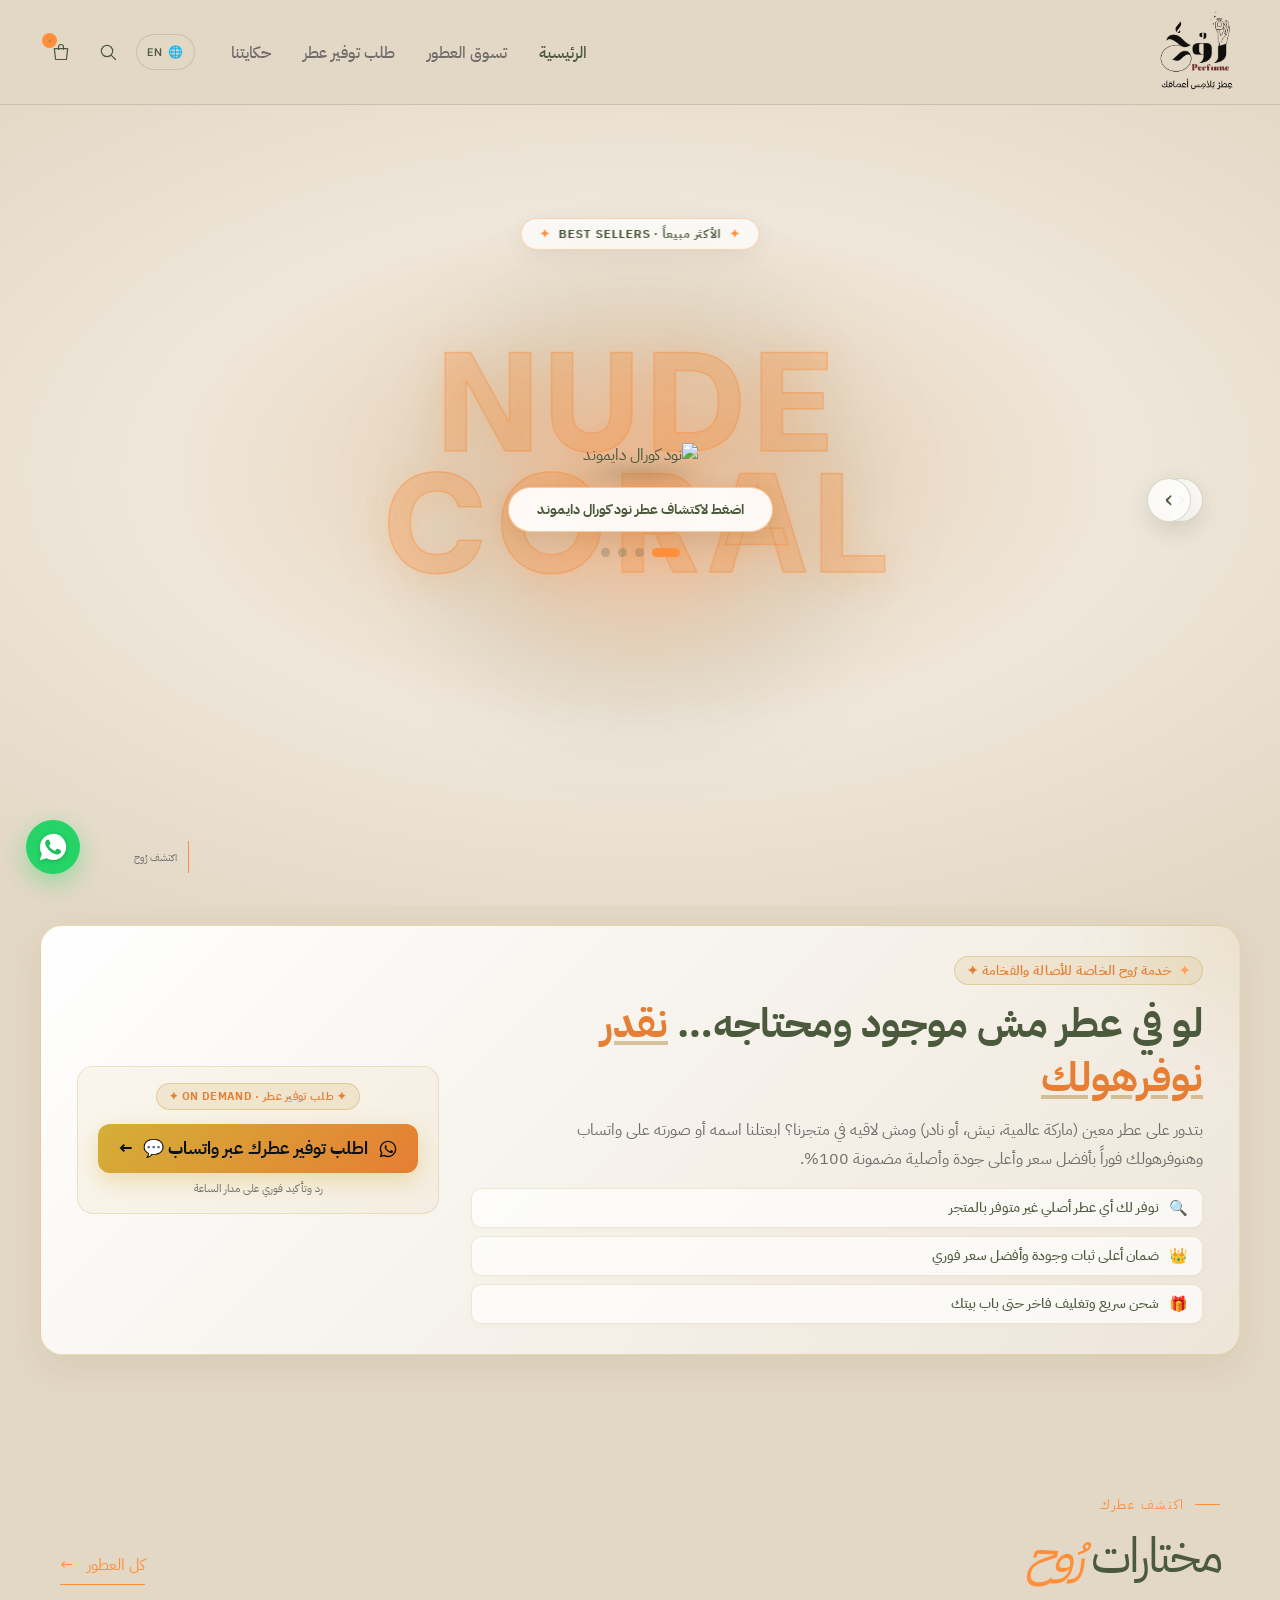
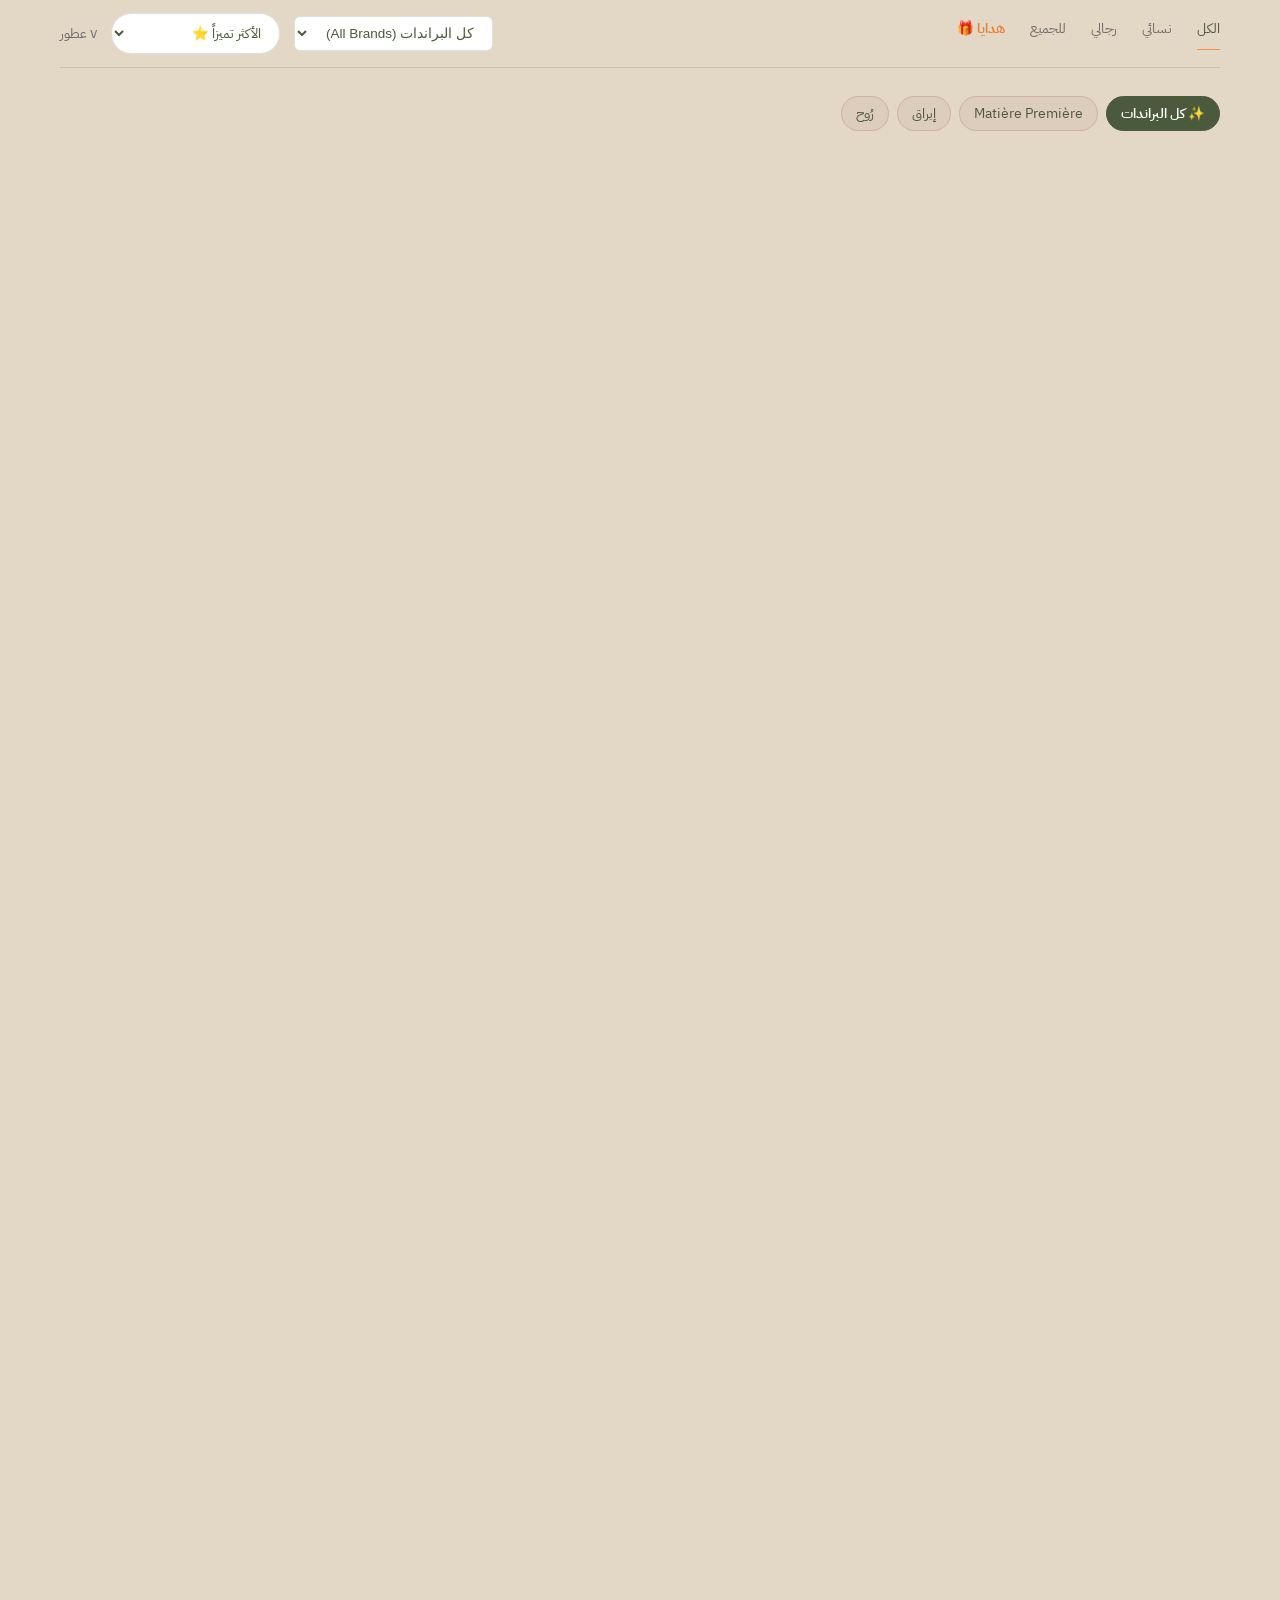
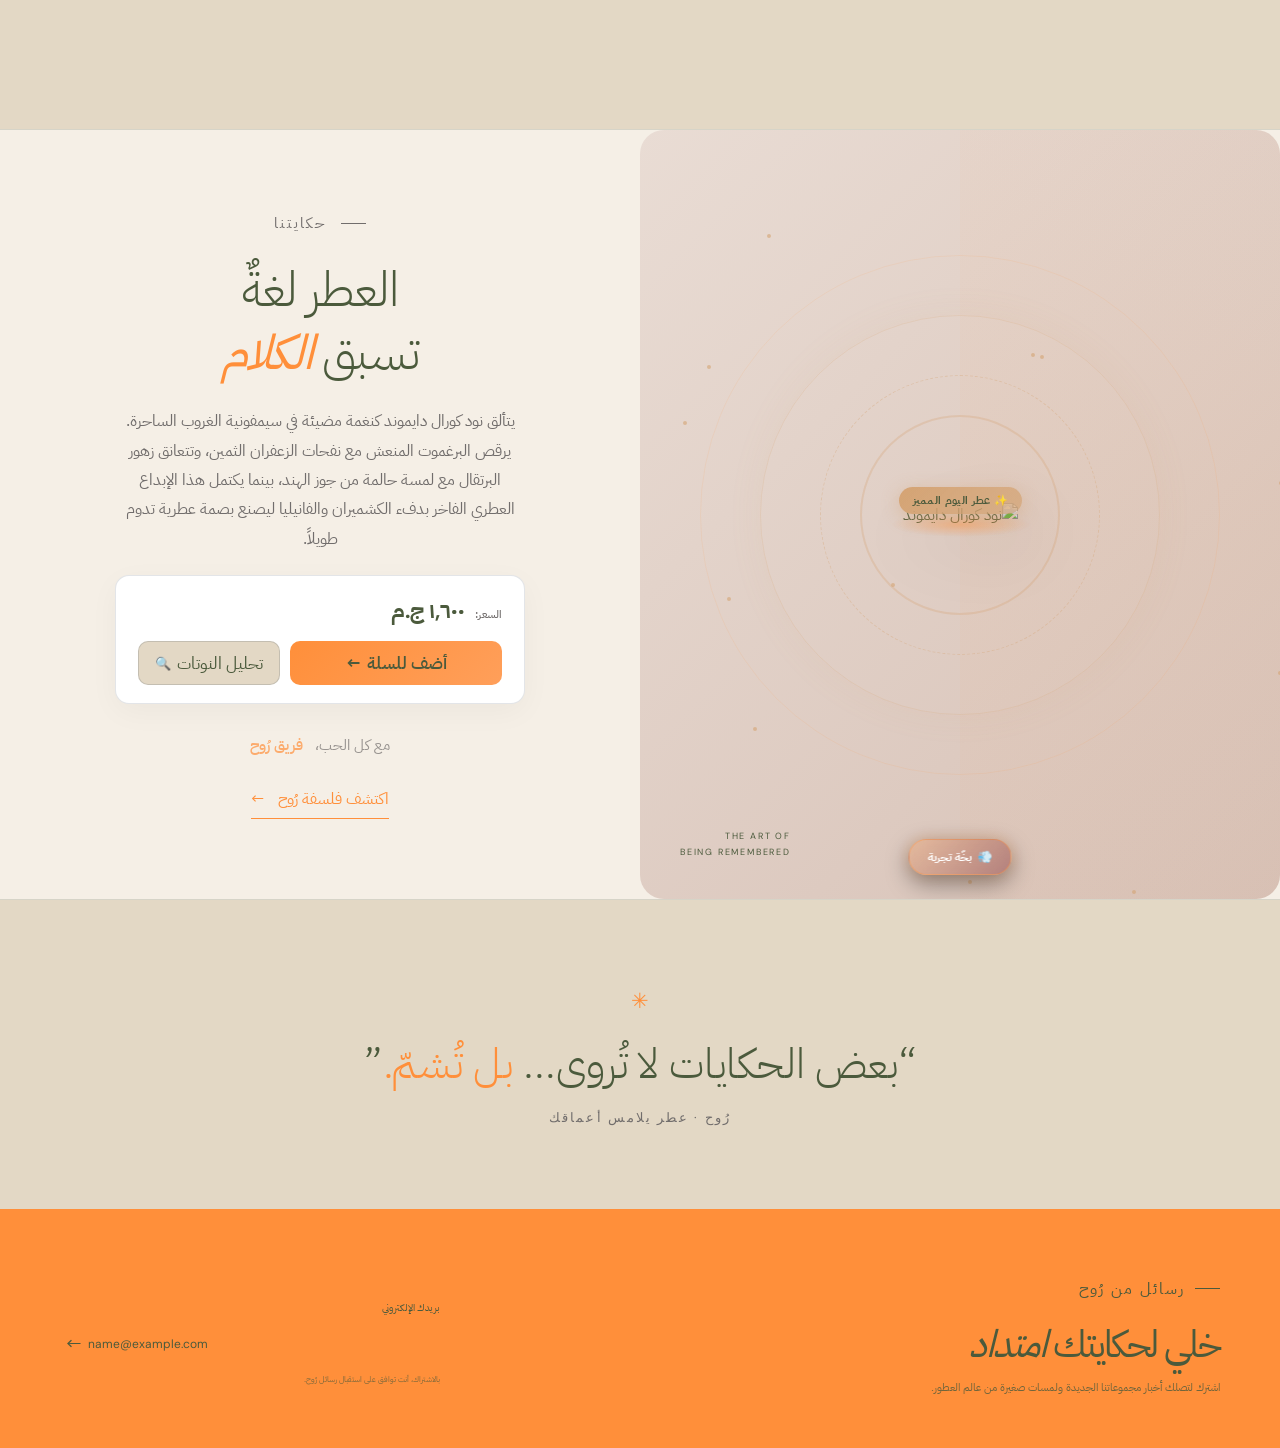
==== commit 190328b0: "Remove Scent Finder and Mood Portal sections; turn 3D Hero into auto-cycling Best Sellers carousel w" ====
--- a/index.html
+++ b/index.html
@@ -235,124 +235,6 @@
         <a class="text-link" href="#collection"><span data-i18n="coll_all_link">كل العطور</span> <span class="arrow-icon">←</span></a>
       </div>
 
-      <!-- Scent Finder Interactive Banner -->
-      <div class="scent-finder-banner" id="scentFinderBanner">
-        <div class="sfb-badge"><span>✨</span> <span data-i18n="finder_badge">مستشار رُوح الذكي</span></div>
-        <div class="sfb-body">
-          <div class="sfb-copy">
-            <h3 data-i18n-html="finder_title">محتار في اختيار عطرك؟ <em>دعنا نساعدك</em></h3>
-            <p data-i18n="finder_desc">أجب عن ٣ أسئلة سريعة وسنختار لك العطر الأقرب لروحك وشخصيتك بأعلى نسبة تطابق.</p>
-          </div>
-          <button type="button" class="button button-primary btn-start-quiz" id="openQuizBtn">
-            <span data-i18n="finder_cta">ابدأ الاستشارة العطرية ✨</span>
-            <span class="arrow-icon">←</span>
-          </button>
-        </div>
-      </div>
-
-      <!-- Scent Mood & Memory Portal (بوابة اللحظات والمشاعر العطرية) -->
-      <div class="mood-portal-section" id="moodPortalSection">
-        <div class="mood-portal-header">
-          <div class="mood-header-titles">
-            <span class="mood-eyebrow">
-              <span class="mood-sparkle">✦</span>
-              <span data-i18n="mood_eyebrow">بوابة اللحظات والمشاعر العطرية</span>
-            </span>
-            <h3 class="mood-main-title" data-i18n-html="mood_main_title">
-              اختَر <em>شعورك أو لحظتك</em>… وسندلّك على عطرك
-            </h3>
-            <p class="mood-subtitle" data-i18n="mood_subtitle">
-              العطر ليس مجرد نفحات، بل شعور يتجسد وذكرى تدوم. انقر على أي لحظة لترى العطور التي تليق بها وتعيش أجواءها:
-            </p>
-          </div>
-          <div class="mood-header-actions">
-            <button type="button" class="mood-sound-btn" id="moodSoundToggle" title="تشغيل / كتم صوت أجواء اللحظة">
-              <span class="sound-icon" id="moodSoundIcon">🎧</span>
-              <span class="sound-text" id="moodSoundText" data-i18n="mood_sound_text">همس الأجواء</span>
-              <span class="sound-status-dot" id="moodSoundDot"></span>
-            </button>
-            <button type="button" class="mood-reset-btn" id="moodResetBtn" style="display:none;" title="عرض كل العطور">
-              <span>✕</span> <span data-i18n="mood_reset">عرض الكل</span>
-            </button>
-          </div>
-        </div>
-
-        <div class="mood-cards-track" id="moodCardsTrack" role="tablist" aria-label="اختر مزاجك العطري">
-          <!-- 1. Cozy Winter -->
-          <div class="mood-card" data-mood="winter_cozy" role="tab" tabindex="0">
-            <div class="mood-card-aura" style="--aura-color: #e07a5f;"></div>
-            <div class="mood-card-icon">☕</div>
-            <div class="mood-card-info">
-              <span class="mood-tag" data-i18n="mood_tag_winter">دفء واسترخاء</span>
-              <h4 class="mood-title" data-i18n="mood_title_winter">سهرة شتوية دافئة</h4>
-              <p class="mood-desc" data-i18n="mood_desc_winter">فانيليا مخملية، أخشاب دافئة، وعنبر بلسمي</p>
-            </div>
-            <div class="mood-select-indicator"><span>✓</span></div>
-          </div>
-
-          <!-- 2. Majestic Power -->
-          <div class="mood-card" data-mood="majestic_power" role="tab" tabindex="0">
-            <div class="mood-card-aura" style="--aura-color: #d4af37;"></div>
-            <div class="mood-card-icon">👑</div>
-            <div class="mood-card-info">
-              <span class="mood-tag" data-i18n="mood_tag_majestic">فخامة وهيبة</span>
-              <h4 class="mood-title" data-i18n="mood_title_majestic">حضور رسمي استثنائي</h4>
-              <p class="mood-desc" data-i18n="mood_desc_majestic">عود ملكي، جلود فاخرة، وتوابل شرقية دافئة</p>
-            </div>
-            <div class="mood-select-indicator"><span>✓</span></div>
-          </div>
-
-          <!-- 3. Morning Radiance -->
-          <div class="mood-card" data-mood="morning_radiance" role="tab" tabindex="0">
-            <div class="mood-card-aura" style="--aura-color: #f6bd60;"></div>
-            <div class="mood-card-icon">🌅</div>
-            <div class="mood-card-info">
-              <span class="mood-tag" data-i18n="mood_tag_morning">انتعاش وطاقة</span>
-              <h4 class="mood-title" data-i18n="mood_title_morning">صباح مشرق وثقة</h4>
-              <p class="mood-desc" data-i18n="mood_desc_morning">حمضيات متألقة، زهور بيضاء، ونقاء أثيري</p>
-            </div>
-            <div class="mood-select-indicator"><span>✓</span></div>
-          </div>
-
-          <!-- 4. Romantic Twilight -->
-          <div class="mood-card" data-mood="romantic_twilight" role="tab" tabindex="0">
-            <div class="mood-card-aura" style="--aura-color: #f5a5ad;"></div>
-            <div class="mood-card-icon">🌙</div>
-            <div class="mood-card-info">
-              <span class="mood-tag" data-i18n="mood_tag_romantic">جاذبية وسحر</span>
-              <h4 class="mood-title" data-i18n="mood_title_romantic">غموض رومانسي ساحر</h4>
-              <p class="mood-desc" data-i18n="mood_desc_romantic">مسك حريري، بودرة الورد، وتوت العليق الأسود</p>
-            </div>
-            <div class="mood-select-indicator"><span>✓</span></div>
-          </div>
-
-          <!-- 5. Aquatic Freedom -->
-          <div class="mood-card" data-mood="aquatic_freedom" role="tab" tabindex="0">
-            <div class="mood-card-aura" style="--aura-color: #48cae4;"></div>
-            <div class="mood-card-icon">🌊</div>
-            <div class="mood-card-info">
-              <span class="mood-tag" data-i18n="mood_tag_aquatic">حرية وانطلاق</span>
-              <h4 class="mood-title" data-i18n="mood_title_aquatic">نسيم البحر وحرية الصيف</h4>
-              <p class="mood-desc" data-i18n="mood_desc_aquatic">رذاذ مائي أروماتك، نسيم البحر، ونقاء أزرق</p>
-            </div>
-            <div class="mood-select-indicator"><span>✓</span></div>
-          </div>
-        </div>
-
-        <!-- Active Mood Live Banner -->
-        <div class="mood-active-banner" id="moodActiveBanner" style="display:none;">
-          <div class="mab-pulse"></div>
-          <div class="mab-content">
-            <span class="mab-icon" id="mabIcon">✨</span>
-            <div class="mab-text">
-              <strong id="mabTitle" data-i18n="mab_title_active">أجواء اللحظة مفعلة</strong>
-              <span id="mabDesc" data-i18n="mab_desc_active">نعرض لك العطور المختارة بعناية لترافق هذا الشعور</span>
-            </div>
-          </div>
-          <button type="button" class="mab-close" id="mabCloseBtn" data-i18n="mab_close">✕ رجوع لكافة العطور</button>
-        </div>
-      </div>
-
       <div class="collection-tools">
         <div class="filters" role="group" aria-label="تصنيف العطور">
           <button class="filter active" data-filter="all" data-i18n="filter_all">الكل</button>
--- a/styles.css
+++ b/styles.css
@@ -5430,3 +5430,409 @@
   }
 }
 
+/* ==========================================================
+   Safe Header Logo Enlargement (preserves 1.svg mask bounds)
+   ========================================================== */
+.site-header .header-inner {
+  height: 104px;
+}
+
+.site-header .brand,
+.site-header .brand-logo-wrap {
+  height: 94px;
+  overflow: visible;
+}
+
+.site-header .brand-logo {
+  height: 156px;
+  width: auto;
+  max-width: 320px;
+  margin: -28px -18px;
+  object-fit: contain;
+}
+
+@media (max-width: 900px) {
+  .site-header .header-inner {
+    height: 92px;
+  }
+  .site-header .brand,
+  .site-header .brand-logo-wrap {
+    height: 84px;
+  }
+  .site-header .brand-logo {
+    height: 132px;
+    max-width: 260px;
+    margin: -22px -14px;
+  }
+}
+
+@media (max-width: 600px) {
+  .site-header .header-inner {
+    height: 82px;
+  }
+  .site-header .brand,
+  .site-header .brand-logo-wrap {
+    height: 74px;
+  }
+  .site-header .brand-logo {
+    height: 112px;
+    max-width: 220px;
+    margin: -18px -10px;
+  }
+}
+
+/* ==========================================================
+   Global Typography Scale-Up & Card Description Cleanup
+   ========================================================== */
+.product-card .product-desc {
+  display: none !important;
+}
+
+body {
+  font-size: 16px;
+}
+
+.desktop-nav a {
+  font-size: 15.5px;
+  font-weight: 500;
+}
+
+.mobile-menu a,
+.mobile-menu button {
+  font-size: 16px;
+}
+
+.eyebrow,
+.cp-eyebrow,
+.mood-eyebrow {
+  font-size: 13px;
+}
+
+.button {
+  font-size: 14px;
+}
+
+/* Perfume Cards */
+.card-brand-badge {
+  font-size: 12px;
+}
+
+.product-meta h3,
+.prod-title-link {
+  font-size: 18px;
+  font-weight: 600;
+  line-height: 1.4;
+}
+
+.product-meta h3 small {
+  font-size: 12.5px !important;
+}
+
+.product-meta span,
+.price-current {
+  font-size: 16.5px;
+  font-weight: 700;
+}
+
+.price-old {
+  font-size: 13px;
+}
+
+.card-inspired-tag {
+  font-size: 12.5px;
+}
+
+.ck-pill,
+.accord-pill {
+  font-size: 12px;
+}
+
+.btn-explore-notes {
+  font-size: 13px;
+}
+
+.quick-add {
+  font-size: 13px;
+}
+
+.product-tag {
+  font-size: 11px;
+}
+
+/* Sections, Filters, Story, Quote, Newsletter, Footer & Cart */
+.filter,
+.brand-chip,
+.collection-brand-select,
+.collection-sort-select,
+.result-count {
+  font-size: 13.5px;
+}
+
+.cp-main-title {
+  font-size: clamp(26px, 3.6vw, 40px);
+}
+
+.cp-description,
+.sfb-copy p,
+.mood-subtitle,
+.story-copy > p:not(.eyebrow):not(.story-signature),
+.newsletter p {
+  font-size: 15.5px;
+  line-height: 1.9;
+}
+
+.cp-feat-item,
+.mood-desc {
+  font-size: 13.5px;
+}
+
+.mood-title {
+  font-size: 16.5px;
+}
+
+.story-current-price {
+  font-size: 22px;
+}
+
+.quote-band p {
+  font-size: clamp(26px, 3.8vw, 42px);
+}
+
+.quote-caption {
+  font-size: 13px;
+}
+
+.footer-top > p {
+  font-size: 13.5px;
+}
+
+.footer-links a {
+  font-size: 13px;
+}
+
+.footer-bottom {
+  font-size: 11.5px;
+}
+
+.cart-row h3 {
+  font-size: 14.5px;
+}
+
+.cart-row p {
+  font-size: 12.5px;
+}
+
+.cart-summary > div {
+  font-size: 14px;
+}
+
+.cart-summary strong {
+  font-size: 17px;
+}
+
+@media (max-width: 600px) {
+  .product-meta h3,
+  .prod-title-link {
+    font-size: 15.5px;
+  }
+
+  .product-meta span,
+  .price-current {
+    font-size: 14.5px;
+  }
+
+  .quick-add {
+    font-size: 11.5px;
+  }
+
+  .product-tag {
+    font-size: 10px;
+  }
+
+  .filter,
+  .brand-chip,
+  .collection-brand-select,
+  .collection-sort-select,
+  .result-count {
+    font-size: 12.5px;
+  }
+
+  .cp-description,
+  .sfb-copy p,
+  .mood-subtitle,
+  .story-copy > p:not(.eyebrow):not(.story-signature),
+  .newsletter p {
+    font-size: 14px;
+  }
+
+  .quote-band p {
+    font-size: 24px;
+  }
+}
+
+/* ==========================================================
+   Hero Best Sellers Auto-Cycling Carousel
+   ========================================================== */
+.hero-bestseller-eyebrow {
+  position: absolute;
+  top: 18px;
+  left: 50%;
+  transform: translateX(-50%);
+  z-index: 6;
+  display: inline-flex;
+  align-items: center;
+  gap: 8px;
+  padding: 6px 18px;
+  border-radius: 999px;
+  background: rgba(255, 255, 255, 0.72);
+  backdrop-filter: blur(10px);
+  -webkit-backdrop-filter: blur(10px);
+  border: 1px solid rgba(255, 143, 58, 0.38);
+  color: var(--color-secondary);
+  font-size: 12px;
+  font-weight: 700;
+  letter-spacing: 0.08em;
+  white-space: nowrap;
+  box-shadow: 0 6px 20px rgba(75, 90, 60, 0.08);
+}
+
+.hero-bestseller-eyebrow span:first-child,
+.hero-bestseller-eyebrow span:last-child {
+  color: var(--color-accent);
+  font-size: 12px;
+}
+
+.hero-nav-btn {
+  position: absolute;
+  top: 50%;
+  transform: translateY(-50%);
+  z-index: 7;
+  width: 44px;
+  height: 44px;
+  border-radius: 50%;
+  border: 1px solid rgba(75, 90, 60, 0.22);
+  background: rgba(255, 255, 255, 0.75);
+  backdrop-filter: blur(10px);
+  -webkit-backdrop-filter: blur(10px);
+  color: var(--color-secondary);
+  font-size: 26px;
+  line-height: 1;
+  display: grid;
+  place-items: center;
+  cursor: pointer;
+  transition: transform .2s, background .2s, color .2s, border-color .2s;
+  box-shadow: 0 8px 24px rgba(75, 90, 60, 0.1);
+}
+
+.hero-nav-btn.hero-prev {
+  left: 24px;
+}
+
+.hero-nav-btn.hero-next {
+  right: 24px;
+}
+
+.hero-nav-btn:hover {
+  background: var(--color-accent);
+  color: #ffffff;
+  border-color: var(--color-accent);
+  transform: translateY(-50%) scale(1.08);
+}
+
+.hero-carousel-dots {
+  display: inline-flex;
+  align-items: center;
+  justify-content: center;
+  gap: 8px;
+  margin-top: 16px;
+  z-index: 6;
+}
+
+.hero-dot {
+  width: 9px;
+  height: 9px;
+  padding: 0;
+  border-radius: 999px;
+  border: 0;
+  background: rgba(75, 90, 60, 0.25);
+  cursor: pointer;
+  transition: width .3s cubic-bezier(0.22, 1, 0.36, 1), background .25s;
+}
+
+.hero-dot:hover {
+  background: rgba(255, 143, 58, 0.65);
+}
+
+.hero-dot.active {
+  width: 28px;
+  background: var(--color-accent);
+}
+
+.hero-slide-enter .hero-bottle-3d-img {
+  animation: heroBottleSlideIn 0.55s cubic-bezier(0.22, 1, 0.36, 1) both;
+}
+
+.hero-slide-enter.from-prev .hero-bottle-3d-img {
+  animation: heroBottleSlideInPrev 0.55s cubic-bezier(0.22, 1, 0.36, 1) both;
+}
+
+.hero-slide-enter .hero-bg-watermark {
+  animation: heroWmFadeIn 0.6s ease-out both;
+}
+
+@keyframes heroBottleSlideIn {
+  from {
+    opacity: 0;
+    transform: translateX(36px) scale(0.94);
+  }
+  to {
+    opacity: 1;
+    transform: translateX(0) scale(1);
+  }
+}
+
+@keyframes heroBottleSlideInPrev {
+  from {
+    opacity: 0;
+    transform: translateX(-36px) scale(0.94);
+  }
+  to {
+    opacity: 1;
+    transform: translateX(0) scale(1);
+  }
+}
+
+@keyframes heroWmFadeIn {
+  from { opacity: 0; }
+  to   { opacity: 1; }
+}
+
+@media (max-width: 600px) {
+  .hero-bestseller-eyebrow {
+    top: 10px;
+    font-size: 11px;
+    padding: 5px 14px;
+  }
+
+  .hero-nav-btn {
+    width: 36px;
+    height: 36px;
+    font-size: 22px;
+  }
+
+  .hero-nav-btn.hero-prev {
+    left: 10px;
+  }
+
+  .hero-nav-btn.hero-next {
+    right: 10px;
+  }
+
+  .hero-carousel-dots {
+    margin-top: 12px;
+  }
+}
+
+
+
+
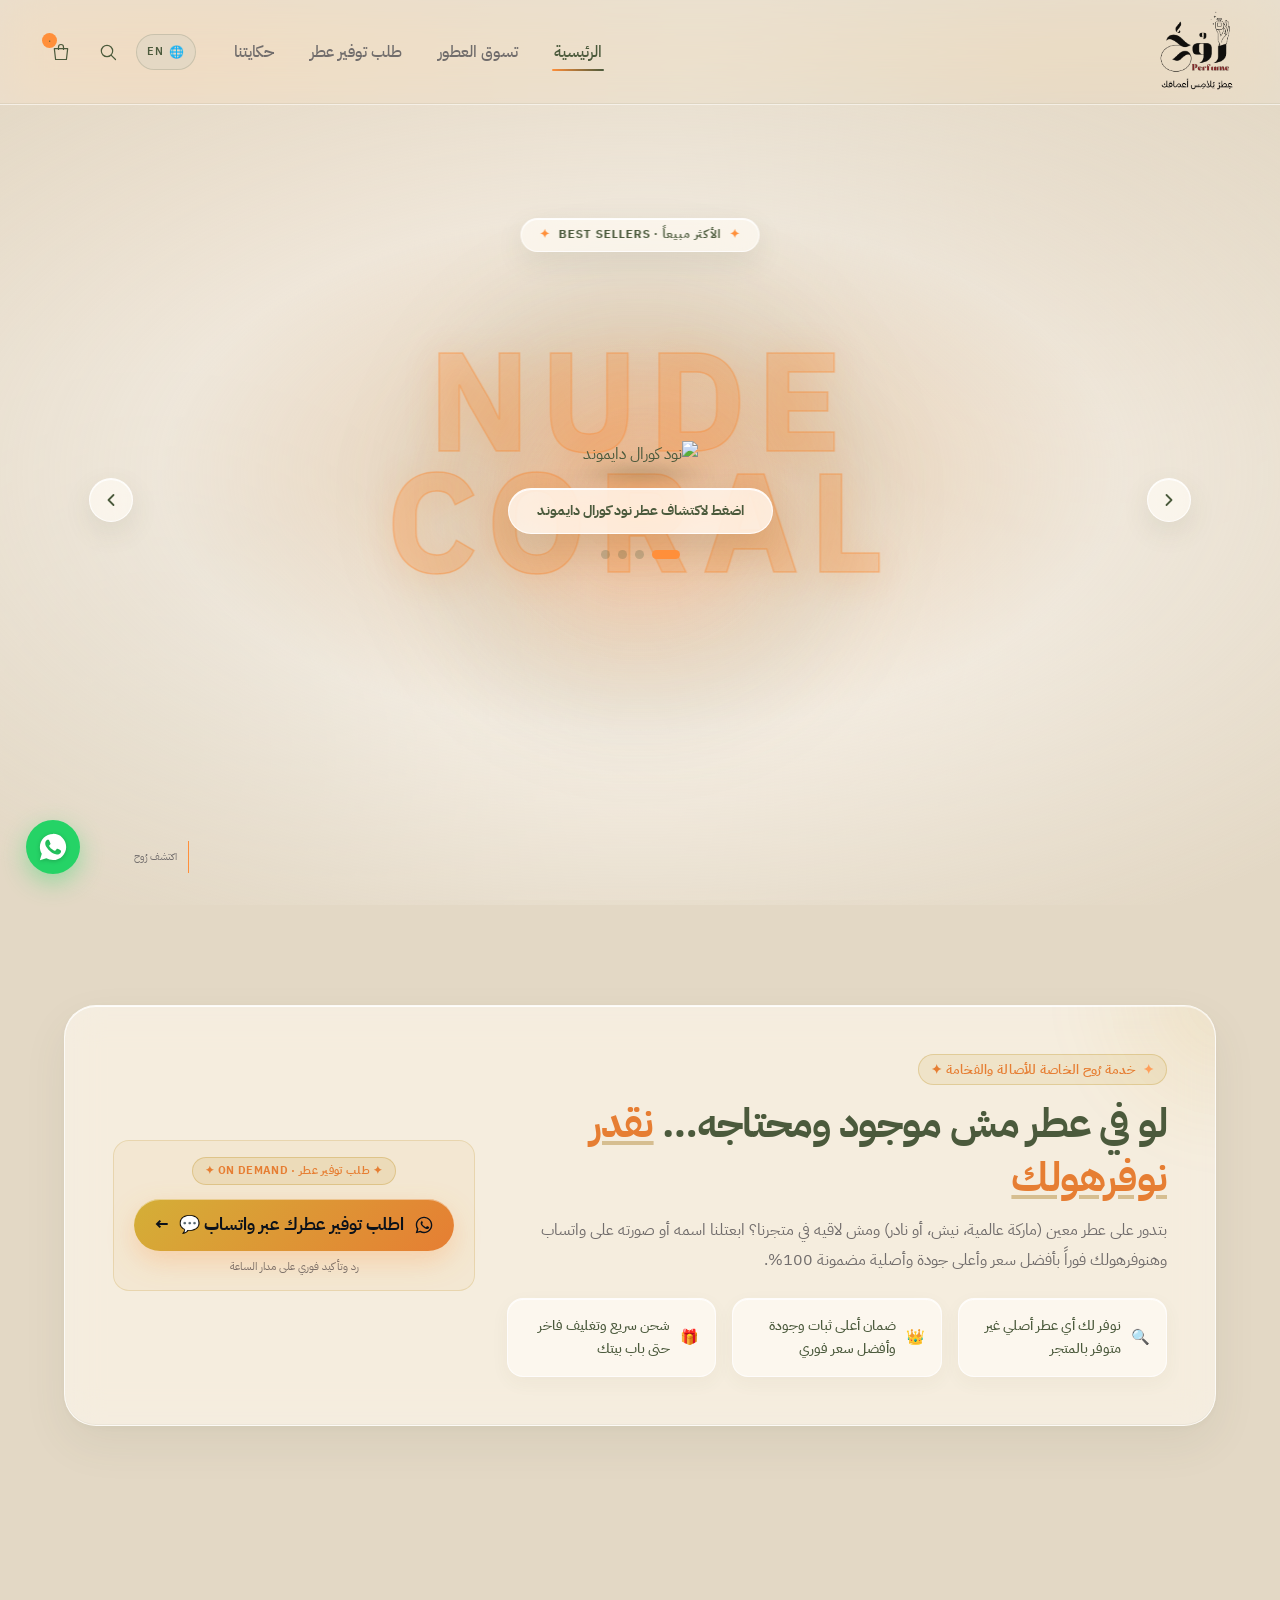
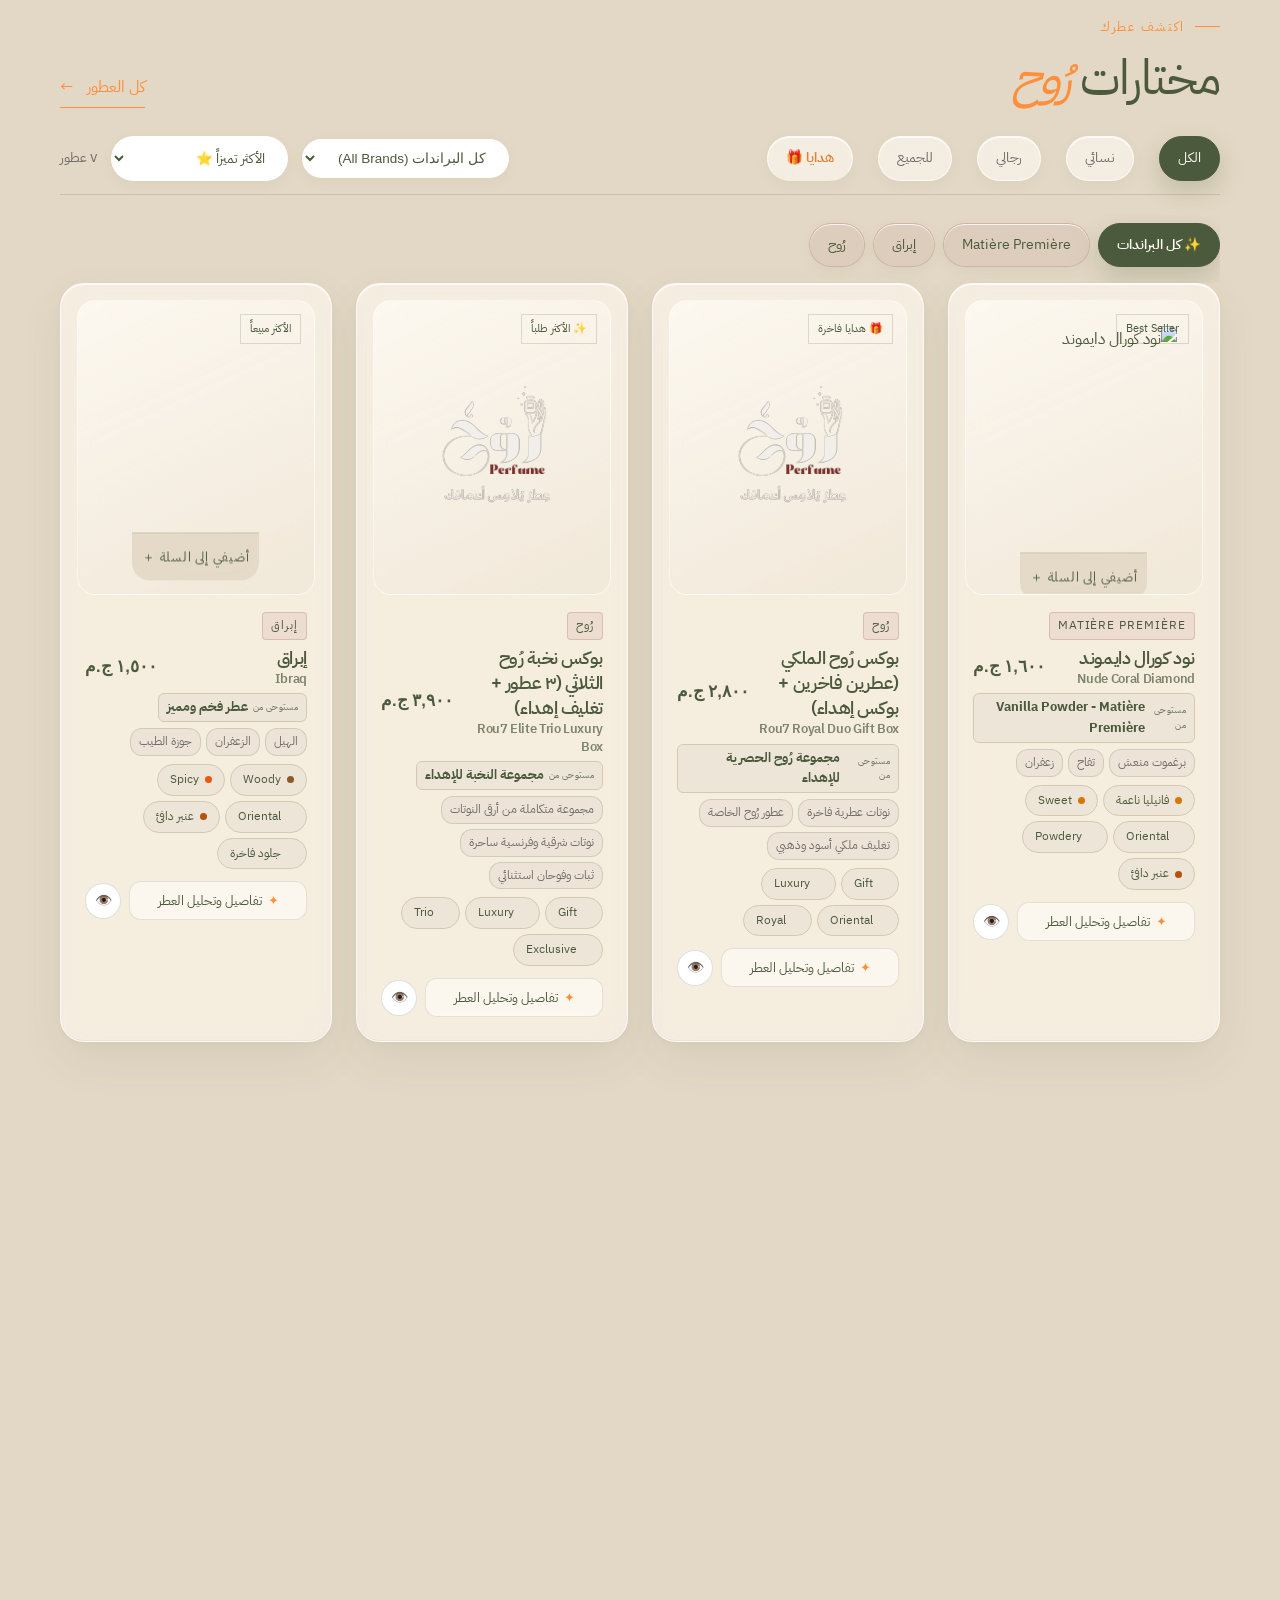
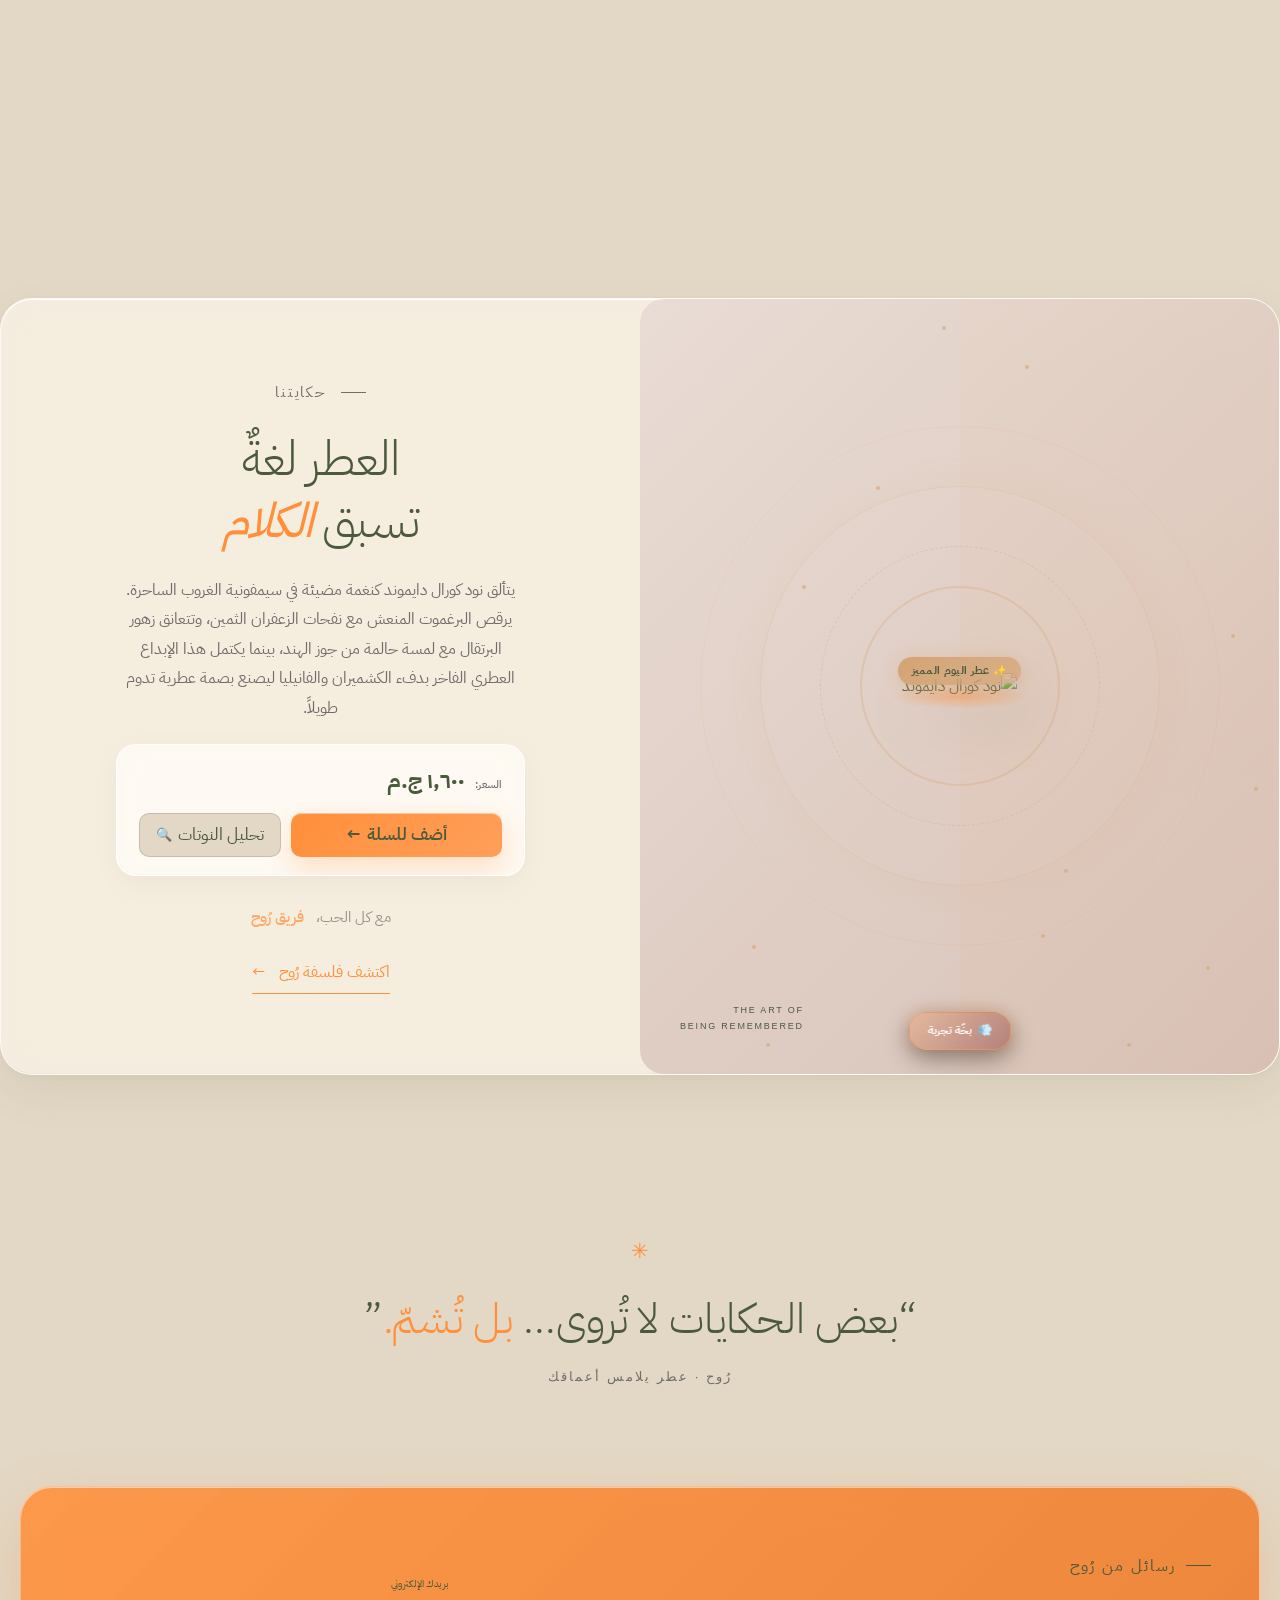
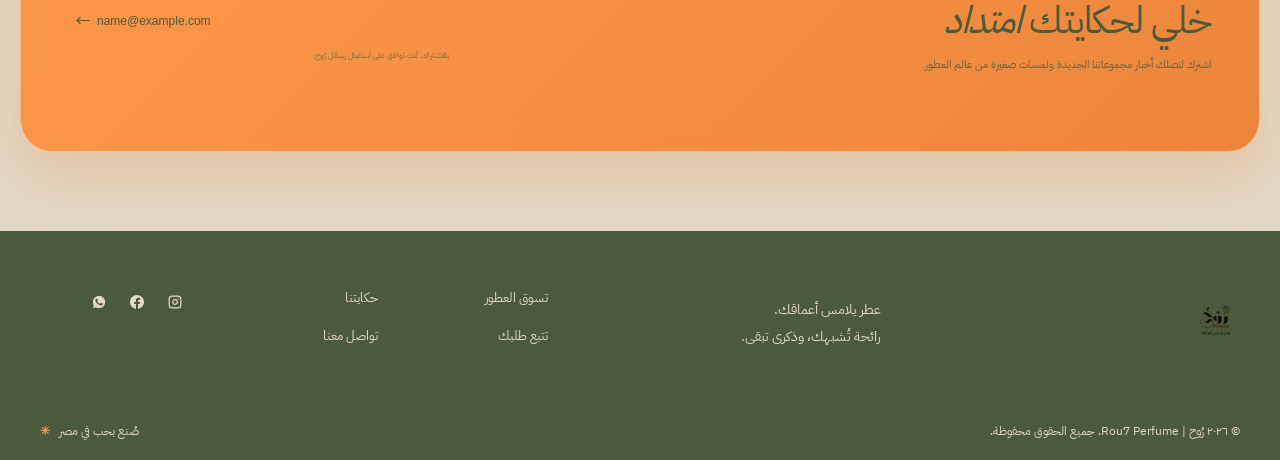
==== commit 21bf8c39: "Awwwards glassmorphism redesign, Three.js 3D hero scene, and GPU 3D motion across index, product, an" ====
--- a/index.html
+++ b/index.html
@@ -9,8 +9,9 @@
   <link rel="icon" type="image/png" href="assets/branding/favicon.png">
   <link rel="preconnect" href="https://fonts.googleapis.com">
   <link rel="preconnect" href="https://fonts.gstatic.com" crossorigin>
-  <link href="https://fonts.googleapis.com/css2?family=DM+Sans:wght@400;500;600;700&family=IBM+Plex+Sans+Arabic:wght@300;400;500;600;700&display=swap" rel="stylesheet">
+  <link href="https://fonts.googleapis.com/css2?family=IBM+Plex+Sans+Arabic:wght@300;400;500;600;700&family=Outfit:wght@400;500;600;700&family=Plus+Jakarta+Sans:wght@400;500;600;700&display=swap" rel="stylesheet">
   <link rel="stylesheet" href="styles.css">
+  <link rel="stylesheet" href="luxury-glass.css">
 </head>
 <body class="light">
   <div class="loader" id="loader" aria-label="جاري تحميل رُوح"><img src="assets/branding/1.svg" alt="رُوح | Rou7 Perfume"><span class="loader-line"></span></div>
@@ -500,6 +501,8 @@
   <script src="perfume-i18n.js" defer></script>
   <script src="analytics.js" defer></script>
   <script src="app.js" defer></script>
+  <script src="https://cdn.jsdelivr.net/npm/three@0.160.0/build/three.min.js" defer></script>
+  <script src="luxury-motion.js" defer></script>
   <script src="https://cdn.jsdelivr.net/npm/@supabase/supabase-js@2" async></script>
 </body>
 </html>
--- a/styles.css
+++ b/styles.css
@@ -5709,27 +5709,33 @@
   z-index: 7;
   width: 44px;
   height: 44px;
+  padding: 0;
   border-radius: 50%;
   border: 1px solid rgba(75, 90, 60, 0.22);
-  background: rgba(255, 255, 255, 0.75);
+  background: rgba(255, 255, 255, 0.85);
   backdrop-filter: blur(10px);
   -webkit-backdrop-filter: blur(10px);
   color: var(--color-secondary);
-  font-size: 26px;
-  line-height: 1;
-  display: grid;
-  place-items: center;
+  display: inline-flex;
+  align-items: center;
+  justify-content: center;
   cursor: pointer;
   transition: transform .2s, background .2s, color .2s, border-color .2s;
-  box-shadow: 0 8px 24px rgba(75, 90, 60, 0.1);
+  box-shadow: 0 8px 24px rgba(75, 90, 60, 0.12);
 }
 
 .hero-nav-btn.hero-prev {
-  left: 24px;
+  inset-inline-start: auto !important;
+  inset-inline-end: auto !important;
+  left: 24px !important;
+  right: auto !important;
 }
 
 .hero-nav-btn.hero-next {
-  right: 24px;
+  inset-inline-start: auto !important;
+  inset-inline-end: auto !important;
+  right: 24px !important;
+  left: auto !important;
 }
 
 .hero-nav-btn:hover {
@@ -5817,15 +5823,21 @@
   .hero-nav-btn {
     width: 36px;
     height: 36px;
-    font-size: 22px;
+  }
+
+  .hero-nav-btn svg {
+    width: 17px;
+    height: 17px;
   }
 
   .hero-nav-btn.hero-prev {
-    left: 10px;
+    left: 10px !important;
+    right: auto !important;
   }
 
   .hero-nav-btn.hero-next {
-    right: 10px;
+    right: 10px !important;
+    left: auto !important;
   }
 
   .hero-carousel-dots {
--- a/luxury-glass.css
+++ b/luxury-glass.css
@@ -0,0 +1,879 @@
+/* ==========================================================================
+   ROU7 PERFUME — AWWWARDS LUXURY GLASSMORPHISM & 3D MOTION DESIGN SYSTEM
+   Brand Palette Preserved:
+     Sand Cream (#E3D8C5) | Botanical Olive (#4B5A3C) | Radiant Amber (#FF8F3A)
+   Strict 8px Spacing System | GPU-Accelerated 60fps Micro-Interactions
+   ========================================================================== */
+
+:root {
+  --rooh-bg: #E3D8C5;
+  --rooh-bg-warm: #EDE5D8;
+  --rooh-ink: #4B5A3C;
+  --rooh-ink-deep: #2E3A23;
+  --rooh-muted: #656E59;
+  --rooh-accent: #FF8F3A;
+  --rooh-accent-deep: #E57420;
+
+  /* Refined Translucent Glass Layers */
+  --glass-bg: rgba(255, 252, 247, 0.58);
+  --glass-bg-strong: rgba(255, 252, 248, 0.78);
+  --glass-bg-subtle: rgba(255, 251, 245, 0.42);
+  --glass-border: rgba(255, 255, 255, 0.68);
+  --glass-border-outer: rgba(75, 90, 60, 0.13);
+  --glass-inner-glow: inset 0 1px 0 rgba(255, 255, 255, 0.88), inset 0 -1px 0 rgba(75, 90, 60, 0.05);
+  --glass-blur: blur(18px) saturate(145%);
+  --glass-blur-heavy: blur(24px) saturate(160%);
+  --glass-shadow: 0 18px 44px rgba(75, 90, 60, 0.08), 0 2px 10px rgba(75, 90, 60, 0.04);
+  --glass-shadow-hover: 0 28px 64px rgba(75, 90, 60, 0.14), 0 8px 24px rgba(255, 143, 58, 0.12);
+
+  /* Typography Pairings */
+  --font-display: 'IBM Plex Sans Arabic', 'Outfit', 'Plus Jakarta Sans', sans-serif;
+  --font-body: 'IBM Plex Sans Arabic', 'Plus Jakarta Sans', sans-serif;
+
+  /* Motion & Spring Physics */
+  --ease-luxury: cubic-bezier(0.22, 1, 0.36, 1);
+
+  /* Strict 8px Spacing Scale */
+  --sp-1: 8px;
+  --sp-2: 16px;
+  --sp-3: 24px;
+  --sp-4: 32px;
+  --sp-5: 40px;
+  --sp-6: 48px;
+  --sp-8: 64px;
+  --sp-10: 80px;
+  --sp-12: 96px;
+}
+
+/* ── Global Typography, Canvas & Overflow Safety ─────────────────────────── */
+html {
+  overflow-x: clip;
+  font-family: var(--font-body);
+}
+
+body,
+body.light {
+  font-family: var(--font-body);
+  line-height: 1.65;
+  overflow-x: clip;
+  background-color: var(--rooh-bg);
+  background-image:
+    radial-gradient(ellipse 68% 55% at 12% 8%, rgba(255, 143, 58, 0.13) 0%, transparent 62%),
+    radial-gradient(ellipse 60% 50% at 88% 18%, rgba(75, 90, 60, 0.10) 0%, transparent 60%),
+    radial-gradient(ellipse 72% 62% at 50% 92%, rgba(255, 250, 240, 0.65) 0%, transparent 68%);
+  background-attachment: fixed;
+  color: var(--rooh-ink);
+  -webkit-font-smoothing: antialiased;
+  text-rendering: optimizeLegibility;
+}
+
+h1, h2, h3, h4,
+.section-heading h2,
+.story-copy h2,
+.newsletter h2,
+.cp-main-title,
+.prod-main-title,
+.analysis-heading,
+.welcome h1 {
+  font-family: var(--font-display);
+  letter-spacing: -0.02em;
+}
+
+/* ── Ambient Floating Mesh Orbs Layer ────────────────────────────────────── */
+.rooh-ambient-mesh {
+  position: fixed;
+  inset: 0;
+  z-index: 0;
+  pointer-events: none;
+  overflow: hidden;
+  contain: strict;
+}
+
+.rooh-orb {
+  position: absolute;
+  border-radius: 50%;
+  filter: blur(88px);
+  will-change: transform;
+  opacity: 0.55;
+}
+
+.rooh-orb-1 {
+  width: min(560px, 65vw);
+  height: min(560px, 65vw);
+  top: -12%;
+  right: -8%;
+  background: radial-gradient(circle, rgba(255, 143, 58, 0.24) 0%, rgba(255, 178, 107, 0.08) 55%, transparent 75%);
+  animation: roohOrbDrift1 22s ease-in-out infinite alternate;
+}
+
+.rooh-orb-2 {
+  width: min(620px, 70vw);
+  height: min(620px, 70vw);
+  bottom: -18%;
+  left: -12%;
+  background: radial-gradient(circle, rgba(75, 90, 60, 0.18) 0%, rgba(75, 90, 60, 0.05) 55%, transparent 75%);
+  animation: roohOrbDrift2 26s ease-in-out infinite alternate;
+}
+
+.rooh-orb-3 {
+  width: min(440px, 55vw);
+  height: min(440px, 55vw);
+  top: 42%;
+  left: 38%;
+  background: radial-gradient(circle, rgba(255, 250, 242, 0.65) 0%, rgba(255, 143, 58, 0.10) 50%, transparent 75%);
+  animation: roohOrbDrift3 30s ease-in-out infinite alternate;
+}
+
+@keyframes roohOrbDrift1 {
+  0%   { transform: translate3d(0, 0, 0) scale(1); }
+  100% { transform: translate3d(-48px, 36px, 0) scale(1.08); }
+}
+
+@keyframes roohOrbDrift2 {
+  0%   { transform: translate3d(0, 0, 0) scale(1); }
+  100% { transform: translate3d(52px, -40px, 0) scale(1.06); }
+}
+
+@keyframes roohOrbDrift3 {
+  0%   { transform: translate3d(0, 0, 0) scale(0.96); }
+  100% { transform: translate3d(-32px, -28px, 0) scale(1.1); }
+}
+
+/* Keep main layers cleanly above the fixed ambient mesh */
+.site-header,
+main,
+.site-footer,
+.admin-sidebar,
+.admin-main {
+  position: relative;
+  z-index: 1;
+}
+
+/* ── Three.js Real 3D WebGL Canvas inside Hero ───────────────────────────── */
+.hero.hero-fullwidth {
+  position: relative;
+  isolation: isolate;
+}
+
+#roohThreeCanvas {
+  position: absolute;
+  inset: 0;
+  width: 100%;
+  height: 100%;
+  z-index: 1;
+  pointer-events: none;
+  opacity: 0;
+  transition: opacity 0.9s var(--ease-luxury);
+}
+
+#roohThreeCanvas.is-ready {
+  opacity: 1;
+}
+
+.hero-art,
+.hero-3d-showcase {
+  position: relative;
+  z-index: 2;
+}
+
+/* ── Glassmorphic Sticky Storefront Header ───────────────────────────────── */
+.site-header {
+  z-index: 40;
+  background: rgba(237, 229, 216, 0.62) !important;
+  backdrop-filter: var(--glass-blur-heavy) !important;
+  -webkit-backdrop-filter: var(--glass-blur-heavy) !important;
+  border-bottom: 1px solid rgba(255, 255, 255, 0.55) !important;
+  box-shadow: inset 0 -1px 0 rgba(75, 90, 60, 0.08);
+  transition: background 0.35s var(--ease-luxury), box-shadow 0.35s var(--ease-luxury);
+}
+
+.site-header.is-scrolled {
+  background: rgba(245, 239, 230, 0.80) !important;
+  box-shadow: 0 12px 36px rgba(75, 90, 60, 0.10), inset 0 -1px 0 rgba(75, 90, 60, 0.09);
+}
+
+.desktop-nav a {
+  position: relative;
+  padding: 6px 2px;
+  transition: color 0.25s var(--ease-luxury);
+}
+
+.desktop-nav a::after {
+  content: "";
+  position: absolute;
+  inset-inline: 0;
+  bottom: 0;
+  height: 2px;
+  border-radius: 2px;
+  background: linear-gradient(90deg, var(--rooh-accent), var(--rooh-ink));
+  transform: scaleX(0);
+  transform-origin: center;
+  transition: transform 0.32s var(--ease-luxury);
+}
+
+.desktop-nav a:hover::after,
+.desktop-nav a.active::after {
+  transform: scaleX(1);
+}
+
+.icon-btn,
+.lang-toggle,
+.lang-toggle-btn {
+  border-radius: 999px;
+  transition: transform 0.25s var(--ease-luxury), background 0.25s var(--ease-luxury), box-shadow 0.25s var(--ease-luxury), border-color 0.25s var(--ease-luxury);
+}
+
+.icon-btn:hover,
+.lang-toggle-btn:hover {
+  background: rgba(255, 252, 247, 0.72);
+  box-shadow: 0 6px 18px rgba(75, 90, 60, 0.10), inset 0 1px 0 rgba(255, 255, 255, 0.85);
+}
+
+.icon-btn:active,
+.lang-toggle-btn:active {
+  transform: scale(0.94);
+}
+
+.mobile-menu,
+.search-bar,
+.search-live-dropdown {
+  background: rgba(248, 243, 235, 0.88) !important;
+  backdrop-filter: var(--glass-blur-heavy) !important;
+  -webkit-backdrop-filter: var(--glass-blur-heavy) !important;
+  border-color: rgba(255, 255, 255, 0.65) !important;
+}
+
+/* ── Premium Animated Buttons & CTAs ─────────────────────────────────────── */
+.button,
+.btn-custom-order,
+.hero-bottle-trigger-btn,
+.quick-add,
+.btn-explore-notes,
+.btn-atomizer-spray,
+.btn-stock-save,
+.btn-inv-bulk {
+  position: relative;
+  overflow: hidden;
+  transition:
+    transform 0.32s var(--ease-luxury),
+    box-shadow 0.32s var(--ease-luxury),
+    background 0.3s var(--ease-luxury),
+    border-color 0.3s var(--ease-luxury),
+    color 0.25s var(--ease-luxury);
+  will-change: transform;
+}
+
+/* Shimmer / Spotlight Sweep on Primary CTAs */
+.button-primary::after,
+.button-gold::after,
+.btn-custom-order::after,
+.btn-hero-explore::after,
+.btn-atomizer-spray::after,
+.btn-stock-save::after {
+  content: "";
+  position: absolute;
+  top: -50%;
+  left: -130%;
+  width: 65%;
+  height: 200%;
+  background: linear-gradient(
+    112deg,
+    transparent 0%,
+    rgba(255, 255, 255, 0.18) 38%,
+    rgba(255, 255, 255, 0.55) 50%,
+    rgba(255, 255, 255, 0.18) 62%,
+    transparent 100%
+  );
+  transform: skewX(-18deg);
+  pointer-events: none;
+  transition: left 0.72s var(--ease-luxury);
+}
+
+.button-primary:hover::after,
+.button-gold:hover::after,
+.btn-custom-order:hover::after,
+.btn-hero-explore:hover::after,
+.btn-atomizer-spray:hover::after,
+.btn-stock-save:hover::after {
+  left: 145%;
+}
+
+.button-primary,
+.button-gold {
+  border-radius: 999px;
+  box-shadow: 0 10px 28px rgba(255, 143, 58, 0.28), inset 0 1px 0 rgba(255, 255, 255, 0.45);
+}
+
+.button-primary:hover,
+.button-gold:hover {
+  transform: translateY(-2px);
+  box-shadow: 0 16px 36px rgba(255, 143, 58, 0.38), 0 0 0 1px rgba(255, 255, 255, 0.45) inset;
+}
+
+.button-outline {
+  border-radius: 999px;
+  background: var(--glass-bg);
+  backdrop-filter: blur(12px);
+  -webkit-backdrop-filter: blur(12px);
+  border: 1px solid var(--glass-border-outer);
+  box-shadow: var(--glass-inner-glow);
+}
+
+.button-outline:hover {
+  background: var(--glass-bg-strong);
+  border-color: var(--rooh-accent);
+  transform: translateY(-2px);
+  box-shadow: 0 12px 28px rgba(75, 90, 60, 0.10);
+}
+
+/* Tactile Click State */
+.button:active,
+button:active,
+.filter:active,
+.brand-chip:active,
+.inv-chip:active,
+.hero-bottle-trigger-btn:active {
+  transform: scale(0.97) !important;
+}
+
+/* Smooth Sliding Arrow Icons on Hover */
+.button .arrow-icon,
+.text-link .arrow-icon,
+.btn-custom-order .arrow-icon {
+  display: inline-block;
+  transition: transform 0.32s var(--ease-luxury);
+}
+
+html[dir="rtl"] .button:hover .arrow-icon,
+html[dir="rtl"] .text-link:hover .arrow-icon,
+html[dir="rtl"] .btn-custom-order:hover .arrow-icon {
+  transform: translateX(-5px);
+}
+
+html[dir="ltr"] .button:hover .arrow-icon,
+html[dir="ltr"] .text-link:hover .arrow-icon,
+html[dir="ltr"] .btn-custom-order:hover .arrow-icon {
+  transform: translateX(5px);
+}
+
+/* Crisp Focus States for Accessibility */
+button:focus-visible,
+a:focus-visible,
+input:focus-visible,
+select:focus-visible,
+textarea:focus-visible {
+  outline: 2px solid var(--rooh-accent);
+  outline-offset: 2px;
+}
+
+/* ── Storefront Sections: 8px Spacing Rhythm & Generous Whitespace ───────── */
+.custom-perfume-section {
+  padding: var(--sp-10) var(--sp-3);
+}
+
+.custom-perfume-card {
+  background: var(--glass-bg) !important;
+  backdrop-filter: var(--glass-blur) !important;
+  -webkit-backdrop-filter: var(--glass-blur) !important;
+  border: 1px solid var(--glass-border) !important;
+  border-radius: 32px !important;
+  padding: var(--sp-6) !important;
+  box-shadow: var(--glass-shadow), var(--glass-inner-glow) !important;
+  position: relative;
+  overflow: hidden;
+  transition: transform 0.45s var(--ease-luxury), box-shadow 0.45s var(--ease-luxury);
+}
+
+.custom-perfume-card::before {
+  content: "";
+  position: absolute;
+  inset: 0;
+  border-radius: inherit;
+  background: radial-gradient(460px circle at var(--mx, 50%) var(--my, 50%), rgba(255, 255, 255, 0.48), transparent 62%);
+  opacity: 0;
+  pointer-events: none;
+  transition: opacity 0.35s var(--ease-luxury);
+}
+
+.custom-perfume-card:hover::before {
+  opacity: 1;
+}
+
+.cp-features-strip {
+  display: grid;
+  grid-template-columns: repeat(3, minmax(0, 1fr));
+  gap: var(--sp-2);
+  margin-top: var(--sp-3);
+}
+
+.cp-feat-item {
+  background: rgba(255, 252, 247, 0.65);
+  border: 1px solid rgba(255, 255, 255, 0.72);
+  border-radius: 16px;
+  padding: var(--sp-2);
+  box-shadow: 0 6px 18px rgba(75, 90, 60, 0.05), inset 0 1px 0 rgba(255, 255, 255, 0.85);
+}
+
+.section-wrap {
+  padding-block: var(--sp-10) var(--sp-12);
+}
+
+/* Filter Pills & Controls (Glassmorphism) */
+.filter,
+.brand-chip,
+.collection-brand-select,
+.collection-sort-select {
+  background: var(--glass-bg);
+  backdrop-filter: blur(12px);
+  -webkit-backdrop-filter: blur(12px);
+  border: 1px solid var(--glass-border);
+  border-radius: 999px;
+  padding: 10px 18px;
+  box-shadow: 0 4px 14px rgba(75, 90, 60, 0.05), inset 0 1px 0 rgba(255, 255, 255, 0.8);
+  transition: all 0.28s var(--ease-luxury);
+}
+
+.filter:hover,
+.brand-chip:hover {
+  background: var(--glass-bg-strong);
+  border-color: rgba(255, 143, 58, 0.45);
+  transform: translateY(-2px);
+}
+
+.filter.active,
+.brand-chip.active {
+  background: var(--rooh-ink) !important;
+  color: #FFFBF5 !important;
+  border-color: var(--rooh-ink) !important;
+  box-shadow: 0 10px 24px rgba(75, 90, 60, 0.22);
+}
+
+/* ── Glassmorphic 3D Tilt Product Cards ──────────────────────────────────── */
+.product-grid {
+  gap: var(--sp-4) var(--sp-3);
+}
+
+.product-card {
+  position: relative;
+  background: var(--glass-bg);
+  backdrop-filter: var(--glass-blur);
+  -webkit-backdrop-filter: var(--glass-blur);
+  border: 1px solid var(--glass-border);
+  border-radius: 24px;
+  padding: var(--sp-2);
+  box-shadow: var(--glass-shadow), var(--glass-inner-glow);
+  transform-style: preserve-3d;
+  transition:
+    transform 0.42s var(--ease-luxury),
+    box-shadow 0.42s var(--ease-luxury),
+    border-color 0.3s var(--ease-luxury);
+  will-change: transform;
+}
+
+.product-card::before {
+  content: "";
+  position: absolute;
+  inset: 0;
+  border-radius: inherit;
+  background: radial-gradient(360px circle at var(--mx, 50%) var(--my, 30%), rgba(255, 255, 255, 0.52), transparent 62%);
+  opacity: 0;
+  pointer-events: none;
+  z-index: 2;
+  transition: opacity 0.32s var(--ease-luxury);
+}
+
+.product-card:hover {
+  border-color: rgba(255, 143, 58, 0.42);
+  box-shadow: var(--glass-shadow-hover), var(--glass-inner-glow);
+}
+
+.product-card:hover::before {
+  opacity: 1;
+}
+
+.product-image {
+  border-radius: 18px;
+  overflow: hidden;
+  background: linear-gradient(155deg, rgba(255, 252, 247, 0.72) 0%, rgba(235, 226, 210, 0.48) 100%);
+  border: 1px solid rgba(255, 255, 255, 0.55);
+}
+
+.product-image img {
+  transition: transform 0.55s var(--ease-luxury), filter 0.45s var(--ease-luxury);
+}
+
+.product-card:hover .product-image img {
+  transform: translateY(-6px) scale(1.06);
+  filter: drop-shadow(0 18px 24px rgba(75, 90, 60, 0.18));
+}
+
+.product-info {
+  padding: var(--sp-2) var(--sp-1) var(--sp-1);
+}
+
+.quick-add {
+  border-radius: 0 0 18px 18px;
+  backdrop-filter: blur(12px);
+  -webkit-backdrop-filter: blur(12px);
+}
+
+.btn-explore-notes {
+  border-radius: 12px;
+  background: rgba(255, 252, 247, 0.65);
+  border: 1px solid rgba(75, 90, 60, 0.14);
+}
+
+.btn-explore-notes:hover {
+  background: var(--rooh-ink);
+  color: #FFFBF5;
+  border-color: var(--rooh-ink);
+}
+
+/* ── Hero Glassmorphic Accents ───────────────────────────────────────────── */
+.hero-bottle-trigger-btn {
+  background: rgba(255, 252, 247, 0.78) !important;
+  backdrop-filter: var(--glass-blur) !important;
+  -webkit-backdrop-filter: var(--glass-blur) !important;
+  border: 1px solid rgba(255, 255, 255, 0.85) !important;
+  box-shadow: 0 14px 36px rgba(75, 90, 60, 0.14), inset 0 1px 0 rgba(255, 255, 255, 0.95) !important;
+}
+
+.hero-bottle-trigger-btn:hover {
+  background: var(--rooh-accent) !important;
+  border-color: var(--rooh-accent) !important;
+  color: #ffffff !important;
+}
+
+.hero-bestseller-eyebrow,
+.hero-nav-btn {
+  background: rgba(255, 252, 247, 0.68) !important;
+  backdrop-filter: var(--glass-blur) !important;
+  -webkit-backdrop-filter: var(--glass-blur) !important;
+  border: 1px solid rgba(255, 255, 255, 0.78) !important;
+  box-shadow: 0 10px 28px rgba(75, 90, 60, 0.10), inset 0 1px 0 rgba(255, 255, 255, 0.9) !important;
+}
+
+.hero-info-hud,
+.modal-card,
+.cart-drawer {
+  background: rgba(248, 243, 234, 0.82) !important;
+  backdrop-filter: var(--glass-blur-heavy) !important;
+  -webkit-backdrop-filter: var(--glass-blur-heavy) !important;
+  border: 1px solid rgba(255, 255, 255, 0.72) !important;
+  box-shadow: 0 32px 80px rgba(46, 58, 35, 0.22), var(--glass-inner-glow) !important;
+}
+
+.hero-info-hud,
+.modal-card {
+  border-radius: 28px !important;
+}
+
+/* ── Story / Spotlight & Quote & Newsletter Glass Elevation ──────────────── */
+.story {
+  max-width: 1320px;
+  margin: var(--sp-8) auto;
+  border-radius: 32px;
+  overflow: hidden;
+  background: var(--glass-bg);
+  backdrop-filter: var(--glass-blur);
+  -webkit-backdrop-filter: var(--glass-blur);
+  border: 1px solid var(--glass-border);
+  box-shadow: var(--glass-shadow), var(--glass-inner-glow);
+}
+
+.story-spotlight-box {
+  background: rgba(255, 252, 247, 0.68) !important;
+  backdrop-filter: blur(14px);
+  -webkit-backdrop-filter: blur(14px);
+  border: 1px solid rgba(255, 255, 255, 0.78) !important;
+  border-radius: 20px !important;
+  box-shadow: 0 12px 30px rgba(75, 90, 60, 0.08), var(--glass-inner-glow);
+}
+
+.quote-band {
+  padding-block: var(--sp-12);
+}
+
+.newsletter {
+  max-width: 1240px;
+  margin: 0 auto var(--sp-10);
+  border-radius: 32px;
+  padding: var(--sp-8) var(--sp-6);
+  background: linear-gradient(135deg, rgba(255, 143, 58, 0.88) 0%, rgba(235, 126, 48, 0.92) 100%) !important;
+  backdrop-filter: var(--glass-blur);
+  -webkit-backdrop-filter: var(--glass-blur);
+  border: 1px solid rgba(255, 255, 255, 0.42);
+  box-shadow: 0 24px 60px rgba(230, 126, 51, 0.24), inset 0 1px 0 rgba(255, 255, 255, 0.5);
+}
+
+/* ── Product Details Page (product.html) Glass Bento Architecture ────────── */
+.prod-visual-stage,
+body.light .prod-visual-stage {
+  background: var(--glass-bg) !important;
+  backdrop-filter: var(--glass-blur) !important;
+  -webkit-backdrop-filter: var(--glass-blur) !important;
+  border: 1px solid var(--glass-border) !important;
+  border-radius: 32px !important;
+  box-shadow: var(--glass-shadow), var(--glass-inner-glow) !important;
+}
+
+.pdp-inspired-card,
+.prod-desc-block,
+.trust-item,
+.pdp-card,
+.perf-pill-box,
+.sillage-hud {
+  background: var(--glass-bg) !important;
+  backdrop-filter: var(--glass-blur) !important;
+  -webkit-backdrop-filter: var(--glass-blur) !important;
+  border: 1px solid var(--glass-border) !important;
+  border-radius: 22px !important;
+  box-shadow: var(--glass-shadow), var(--glass-inner-glow) !important;
+  transition: transform 0.4s var(--ease-luxury), box-shadow 0.4s var(--ease-luxury), border-color 0.3s var(--ease-luxury);
+}
+
+.pdp-card {
+  position: relative;
+  overflow: hidden;
+  padding: var(--sp-4) !important;
+}
+
+.pdp-card::before {
+  content: "";
+  position: absolute;
+  inset: 0;
+  border-radius: inherit;
+  background: radial-gradient(380px circle at var(--mx, 50%) var(--my, 30%), rgba(255, 255, 255, 0.48), transparent 62%);
+  opacity: 0;
+  pointer-events: none;
+  transition: opacity 0.3s var(--ease-luxury);
+}
+
+.pdp-card:hover {
+  border-color: rgba(255, 143, 58, 0.4) !important;
+  box-shadow: var(--glass-shadow-hover), var(--glass-inner-glow) !important;
+}
+
+.pdp-card:hover::before {
+  opacity: 1;
+}
+
+.sticky-mobile-buy-bar {
+  background: rgba(245, 239, 230, 0.86) !important;
+  backdrop-filter: var(--glass-blur-heavy) !important;
+  -webkit-backdrop-filter: var(--glass-blur-heavy) !important;
+  border-top: 1px solid rgba(255, 255, 255, 0.72) !important;
+}
+
+/* ── Admin Dashboard (admin.html) Luxury Glass Redesign ──────────────────── */
+.admin-sidebar {
+  background: rgba(246, 240, 231, 0.72) !important;
+  backdrop-filter: var(--glass-blur-heavy) !important;
+  -webkit-backdrop-filter: var(--glass-blur-heavy) !important;
+  border-inline-end: 1px solid rgba(255, 255, 255, 0.7) !important;
+  box-shadow: 0 0 40px rgba(75, 90, 60, 0.08);
+}
+
+.admin-sidebar .side-link {
+  border-radius: 14px;
+  transition: background 0.25s var(--ease-luxury), transform 0.25s var(--ease-luxury), color 0.2s;
+}
+
+.admin-sidebar .side-link:hover {
+  background: rgba(255, 252, 247, 0.75);
+  transform: translateX(-3px);
+}
+
+.admin-sidebar .side-link.selected {
+  background: linear-gradient(135deg, rgba(75, 90, 60, 0.94), rgba(61, 74, 47, 0.96)) !important;
+  color: #FFFBF5 !important;
+  box-shadow: 0 10px 24px rgba(75, 90, 60, 0.22);
+}
+
+.admin-topbar {
+  background: rgba(246, 240, 231, 0.68) !important;
+  backdrop-filter: var(--glass-blur-heavy) !important;
+  -webkit-backdrop-filter: var(--glass-blur-heavy) !important;
+  border: 1px solid var(--glass-border) !important;
+  border-radius: 20px !important;
+  padding: var(--sp-2) var(--sp-3) !important;
+  margin-bottom: var(--sp-3);
+  box-shadow: var(--glass-shadow), var(--glass-inner-glow);
+}
+
+.welcome {
+  background: linear-gradient(135deg, rgba(255, 252, 247, 0.66) 0%, rgba(255, 143, 58, 0.12) 100%) !important;
+  backdrop-filter: var(--glass-blur) !important;
+  -webkit-backdrop-filter: var(--glass-blur) !important;
+  border: 1px solid var(--glass-border) !important;
+  border-radius: 24px !important;
+  padding: var(--sp-4) !important;
+  box-shadow: var(--glass-shadow), var(--glass-inner-glow);
+}
+
+/* Admin Bento KPI & Source Cards */
+.stat-card,
+.inventory-kpi-card,
+.sales-kpi-card,
+.source-card {
+  position: relative;
+  overflow: hidden;
+  background: var(--glass-bg) !important;
+  backdrop-filter: var(--glass-blur) !important;
+  -webkit-backdrop-filter: var(--glass-blur) !important;
+  border: 1px solid var(--glass-border) !important;
+  border-radius: 20px !important;
+  padding: var(--sp-3) !important;
+  box-shadow: var(--glass-shadow), var(--glass-inner-glow) !important;
+  transition: transform 0.38s var(--ease-luxury), box-shadow 0.38s var(--ease-luxury), border-color 0.3s;
+}
+
+.stat-card::before,
+.inventory-kpi-card::before,
+.sales-kpi-card::before,
+.source-card::before {
+  content: "";
+  position: absolute;
+  inset: 0;
+  border-radius: inherit;
+  background: radial-gradient(320px circle at var(--mx, 50%) var(--my, 30%), rgba(255, 255, 255, 0.52), transparent 62%);
+  opacity: 0;
+  pointer-events: none;
+  transition: opacity 0.3s var(--ease-luxury);
+}
+
+.stat-card:hover,
+.inventory-kpi-card:hover,
+.sales-kpi-card:hover,
+.source-card:hover {
+  border-color: rgba(255, 143, 58, 0.42) !important;
+  box-shadow: var(--glass-shadow-hover), var(--glass-inner-glow) !important;
+}
+
+.stat-card:hover::before,
+.inventory-kpi-card:hover::before,
+.sales-kpi-card:hover::before,
+.source-card:hover::before {
+  opacity: 1;
+}
+
+/* Admin Main Panels & Tables */
+.products-panel,
+.brands-panel,
+.campaign-panel,
+.homepage-panel,
+.orders-panel,
+.inventory-panel,
+.sales-panel,
+.traffic-panel,
+.analytics-box {
+  background: var(--glass-bg) !important;
+  backdrop-filter: var(--glass-blur) !important;
+  -webkit-backdrop-filter: var(--glass-blur) !important;
+  border: 1px solid var(--glass-border) !important;
+  border-radius: 24px !important;
+  box-shadow: var(--glass-shadow), var(--glass-inner-glow) !important;
+}
+
+.home-section-row {
+  background: rgba(255, 252, 247, 0.70) !important;
+  backdrop-filter: blur(12px);
+  -webkit-backdrop-filter: blur(12px);
+  border: 1px solid var(--glass-border) !important;
+  border-radius: 16px !important;
+  box-shadow: 0 6px 20px rgba(75, 90, 60, 0.05), var(--glass-inner-glow);
+}
+
+.admin-search-input,
+.admin-filter-select,
+.inv-source-select {
+  background: rgba(255, 252, 247, 0.72) !important;
+  border: 1px solid rgba(75, 90, 60, 0.16) !important;
+  border-radius: 12px !important;
+  transition: border-color 0.25s, box-shadow 0.25s;
+}
+
+.admin-search-input:focus,
+.admin-filter-select:focus,
+.inv-source-select:focus {
+  border-color: var(--rooh-accent) !important;
+  box-shadow: 0 0 0 3px rgba(255, 143, 58, 0.16);
+}
+
+/* ── Scroll-Triggered Reveal Animations (60fps GPU-Accelerated) ──────────── */
+html.rooh-motion-ready .rooh-reveal {
+  opacity: 0;
+  transform: translate3d(0, 26px, 0) scale(0.985);
+  transition:
+    opacity 0.72s var(--ease-luxury) var(--stagger, 0ms),
+    transform 0.72s var(--ease-luxury) var(--stagger, 0ms);
+  will-change: opacity, transform;
+}
+
+html.rooh-motion-ready .rooh-reveal.is-visible {
+  opacity: 1;
+  transform: translate3d(0, 0, 0) scale(1);
+}
+
+/* ── Responsive Refinements (8px rhythm on Mobile & Tablet) ──────────────── */
+@media (max-width: 900px) {
+  .cp-features-strip {
+    grid-template-columns: 1fr;
+  }
+
+  .custom-perfume-card {
+    padding: var(--sp-4) var(--sp-3) !important;
+    border-radius: 24px !important;
+  }
+
+  .story,
+  .newsletter {
+    margin-inline: var(--sp-2);
+    border-radius: 24px;
+  }
+}
+
+@media (max-width: 600px) {
+  .custom-perfume-section {
+    padding: var(--sp-6) var(--sp-2);
+  }
+
+  .section-wrap {
+    padding-block: var(--sp-8) var(--sp-8);
+  }
+
+  .product-card {
+    padding: var(--sp-1);
+    border-radius: 18px;
+  }
+
+  .product-image {
+    border-radius: 14px;
+  }
+
+  .newsletter {
+    padding: var(--sp-5) var(--sp-3);
+  }
+
+  .rooh-orb {
+    filter: blur(64px);
+    opacity: 0.4;
+  }
+}
+
+/* ── Reduced Motion Support ──────────────────────────────────────────────── */
+@media (prefers-reduced-motion: reduce) {
+  .rooh-orb {
+    animation: none !important;
+  }
+
+  html.rooh-motion-ready .rooh-reveal {
+    opacity: 1 !important;
+    transform: none !important;
+    transition: none !important;
+  }
+
+  #roohThreeCanvas {
+    display: none !important;
+  }
+}
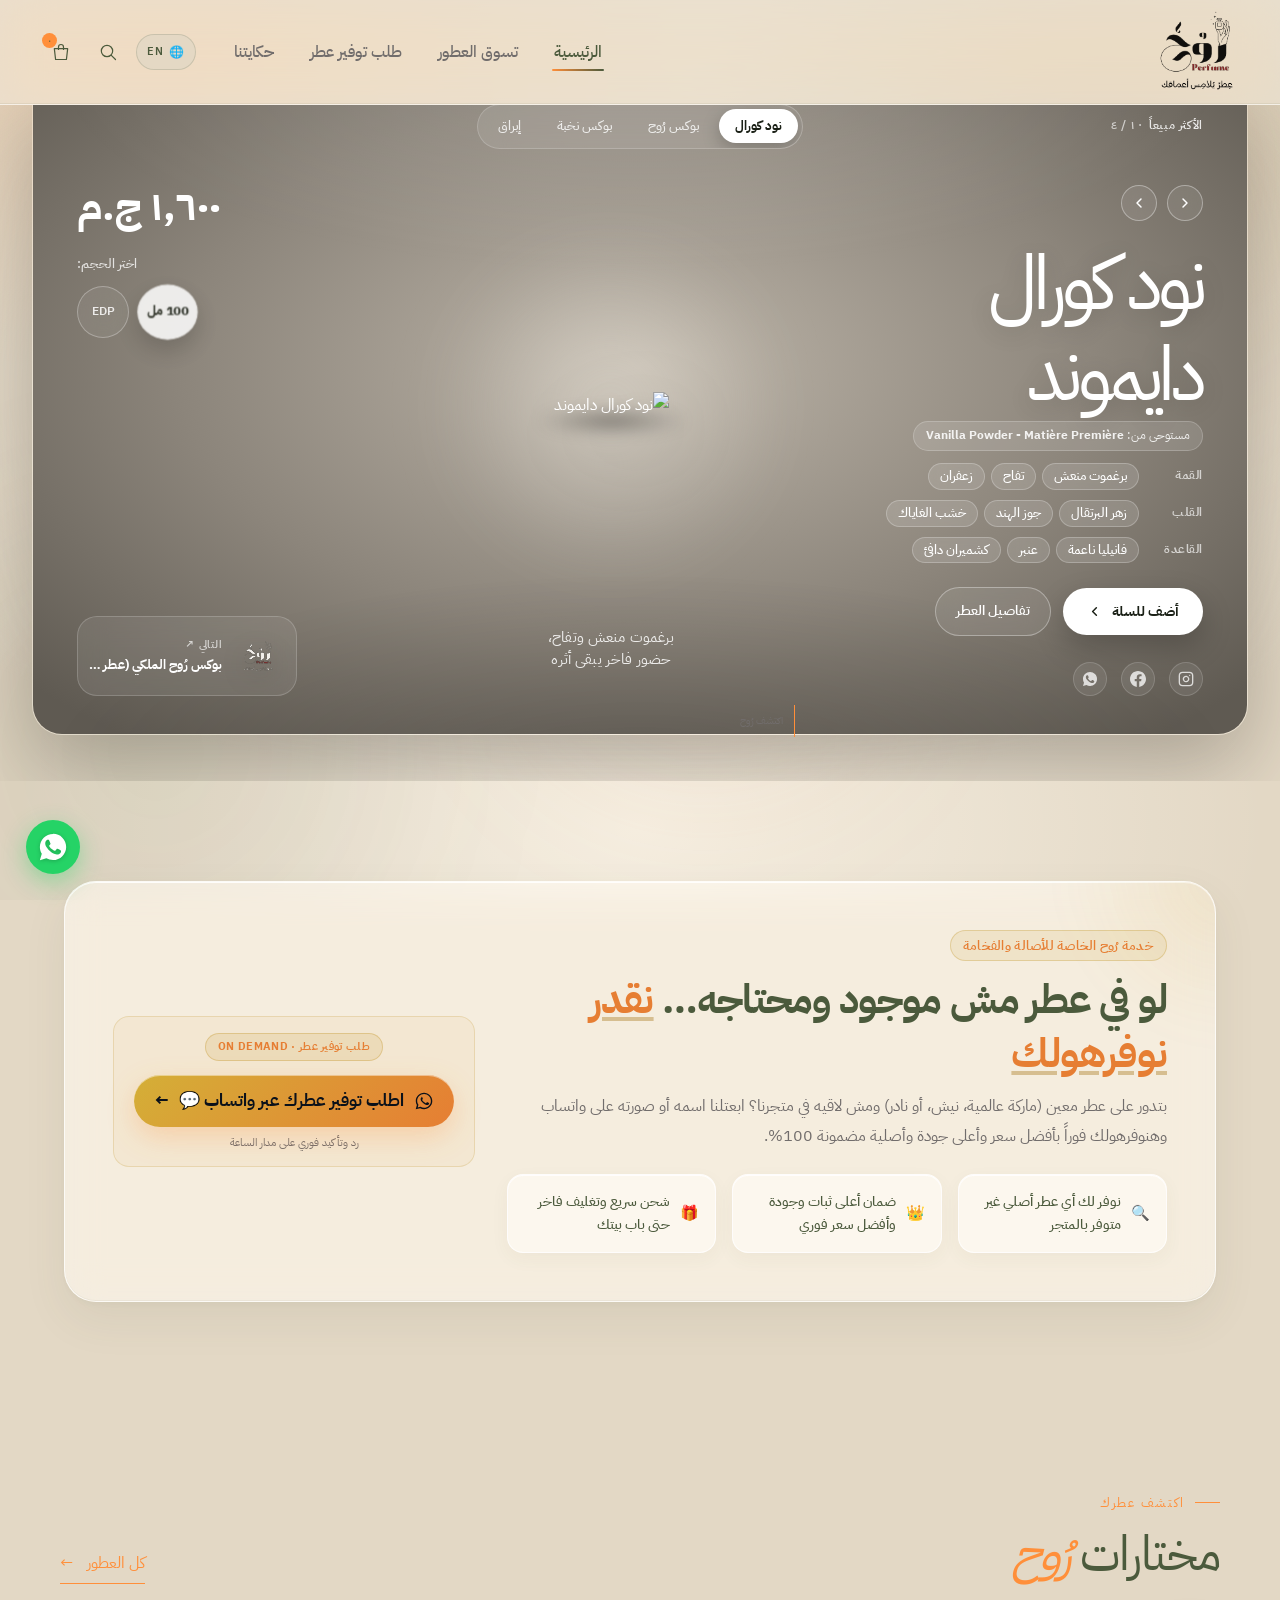
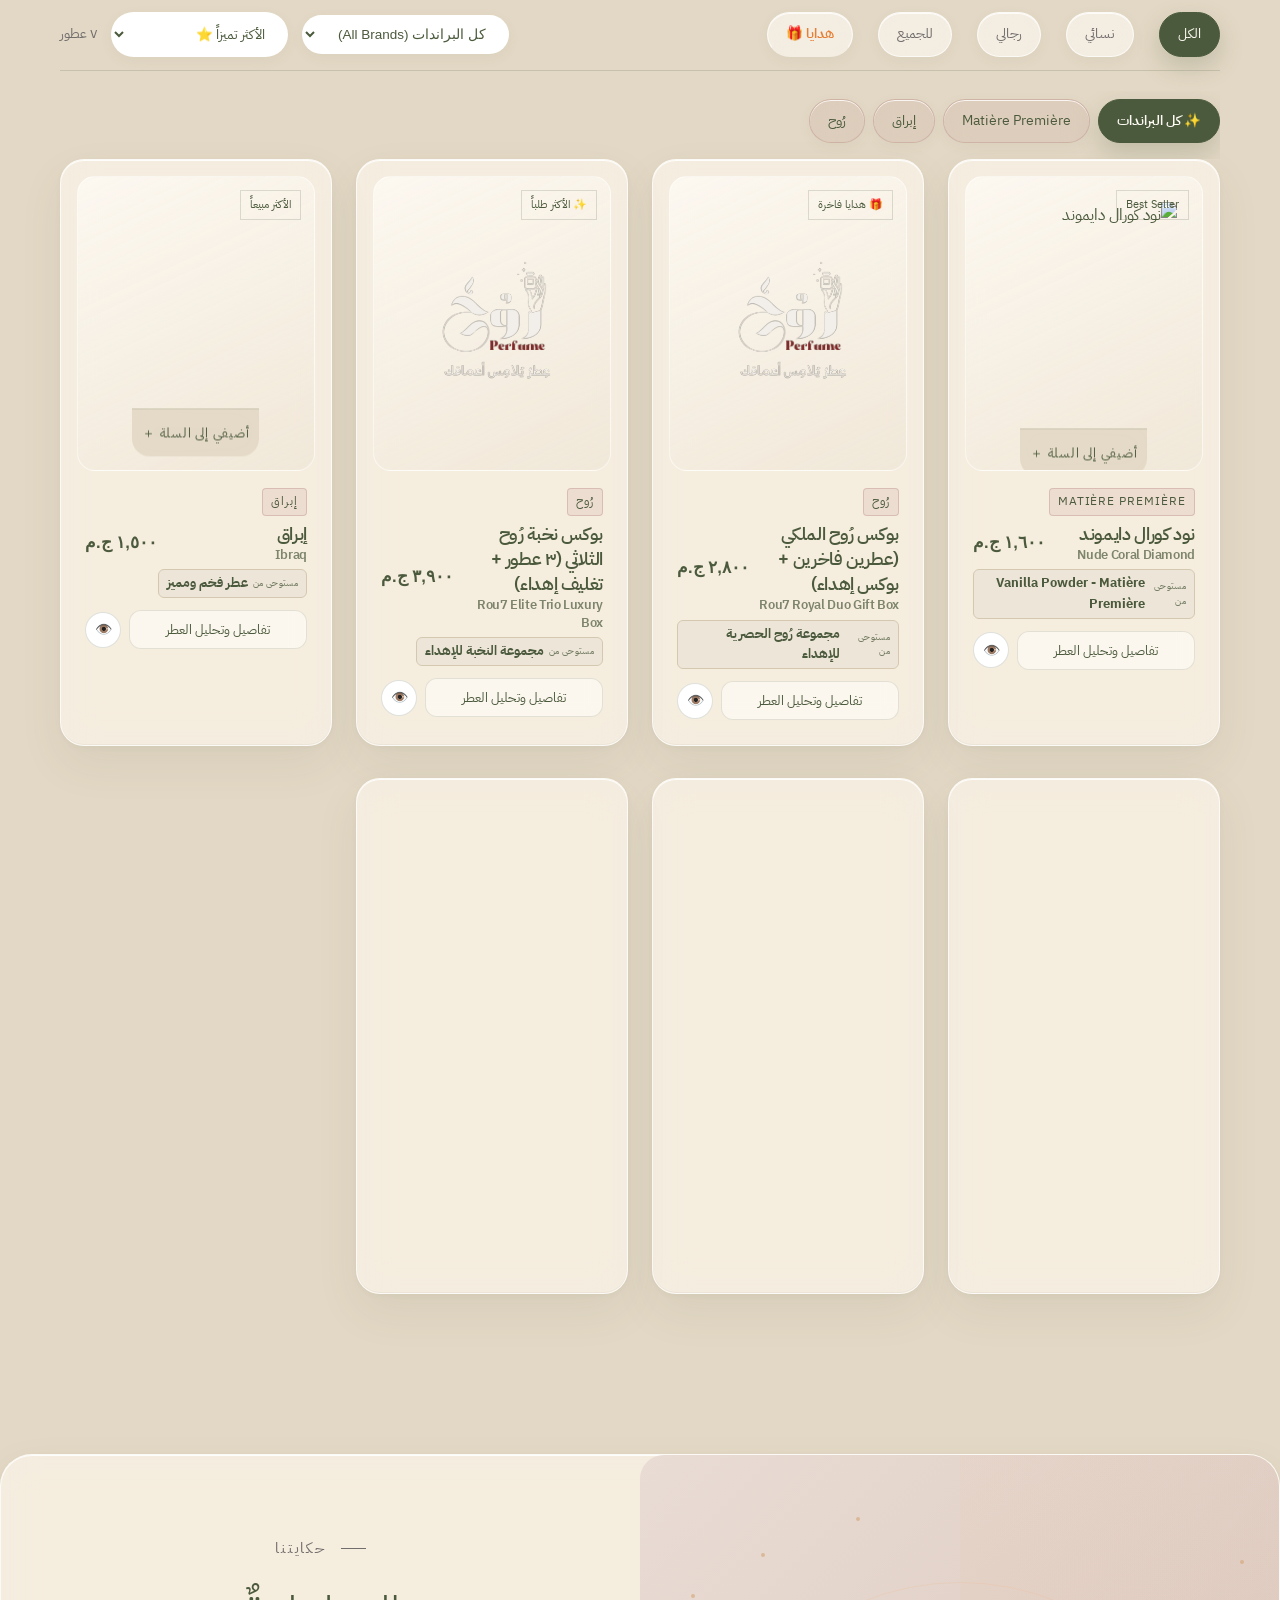
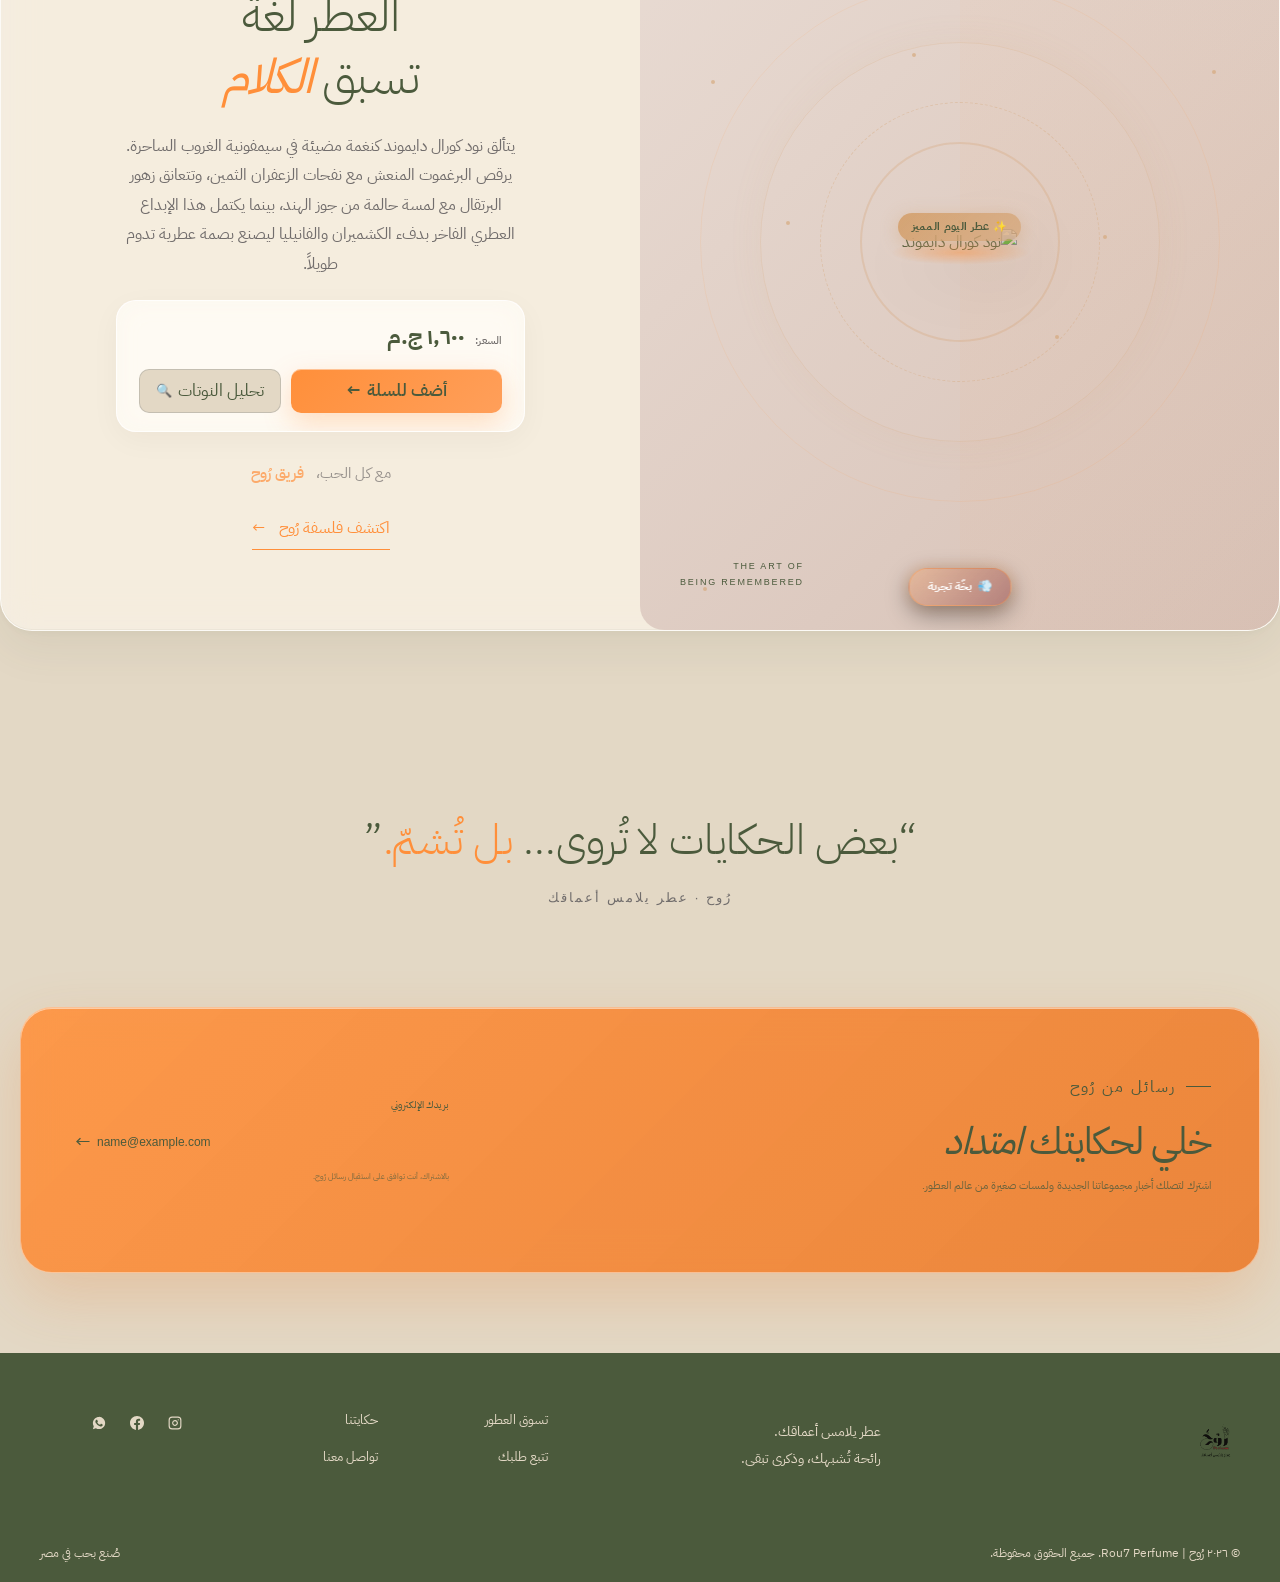
==== commit 3184cc52: "Clean homepage cards notes, localize bottle sizes, and remove decorative stars" ====
--- a/index.html
+++ b/index.html
@@ -188,8 +188,7 @@
         <div class="cp-layout">
           <div class="cp-info">
             <span class="cp-eyebrow">
-              <span class="cp-sparkle">✦</span>
-              <span data-i18n="cp_eyebrow">خدمة رُوح الخاصة للأصالة والفخامة ✦</span>
+              <span data-i18n="cp_eyebrow">خدمة رُوح الخاصة للأصالة والفخامة</span>
             </span>
             <h2 class="cp-main-title" data-i18n-html="cp_title">
               لو في عطر مش موجود ومحتاجه… <em>نقدر نوفرهولك</em>
@@ -214,7 +213,7 @@
           </div>
           <div class="cp-action-col">
             <div class="cp-badge-floating">
-              <span>✦ طلب توفير عطر · ON DEMAND ✦</span>
+              <span>طلب توفير عطر · ON DEMAND</span>
             </div>
             <a class="button button-gold btn-custom-order" id="btnCustomPerfumeOrder" href="https://api.whatsapp.com/send?phone=201000603308&text=%D9%85%D8%B1%D8%AD%D8%A8%D8%A7%D9%8B%20%D8%B1%D9%8F%D9%88%D8%AD%D8%8C%20%D9%81%D9%8A%20%D8%B9%D8%B7%D8%B1%20%D9%85%D8%B4%20%D9%85%D9%88%D8%AC%D9%88%D8%AF%20%D9%81%D9%8A%20%D8%A7%D9%84%D9%85%D8%AA%D8%AC%D8%B1%20%D9%88%D9%85%D8%AD%D8%AA%D8%A7%D8%AC%D9%87%20%D9%86%D9%82%D8%AF%D8%B1%20%D8%AA%D9%88%D9%81%D8%B1%D9%88%D9%87%D9%88%D9%84%D9%8A%D8%9F%20%E2%9C%A6" target="_blank" rel="noopener">
               <span class="cp-wa-icon"><svg viewBox="0 0 24 24" width="20" height="20" fill="currentColor"><path d="M12.04 2C6.58 2 2.13 6.45 2.13 11.91C2.13 13.66 2.59 15.36 3.45 16.86L2.05 22L7.3 20.62C8.75 21.41 10.38 21.83 12.04 21.83C17.5 21.83 21.95 17.38 21.95 11.92C21.95 6.46 17.5 2 12.04 2M12.05 3.67C16.58 3.67 20.28 7.37 20.28 11.92C20.28 16.46 16.58 20.17 12.05 20.17C10.57 20.17 9.15 19.77 7.91 19.03L7.61 18.85L4.5 19.67L5.33 16.63L5.13 16.32C4.33 15.03 3.8 13.5 3.8 11.91C3.8 7.37 7.51 3.67 12.05 3.67M9.53 7.34C9.36 7.34 9.09 7.41 8.86 7.66C8.63 7.91 7.98 8.52 7.98 9.77C7.98 11.02 8.89 12.22 9.02 12.39C9.15 12.56 10.8 15.11 13.32 16.19C15.42 17.1 15.85 16.92 16.31 16.88C16.77 16.84 17.79 16.27 18 15.68C18.21 15.09 18.21 14.58 18.15 14.48C18.09 14.37 17.92 14.31 17.67 14.18C17.42 14.06 16.19 13.45 15.96 13.37C15.73 13.28 15.57 13.24 15.4 13.49C15.24 13.74 14.77 14.31 14.62 14.48C14.48 14.65 14.33 14.67 14.08 14.55C13.83 14.42 12.78 14.07 11.53 12.96C10.56 12.09 9.9 11.02 9.78 10.81C9.65 10.6 9.76 10.49 9.89 10.36C10 10.25 10.15 10.05 10.28 9.91C10.4 9.76 10.45 9.66 10.53 9.49C10.61 9.32 10.57 9.17 10.51 9.05C10.45 8.92 9.98 7.78 9.78 7.3C9.59 6.83 9.4 6.9 9.24 6.89C9.09 6.89 8.92 6.89 8.75 6.89L9.53 7.34Z"/></svg></span>
@@ -319,7 +318,6 @@
     </section>
 
     <section class="quote-band" id="quoteBand" data-home-section="quoteBand">
-      <span class="quote-star">✳</span>
       <p data-i18n-html="quote_text">“بعض الحكايات لا تُروى… <em>بل تُشمّ.</em>”</p>
       <span class="quote-caption" data-i18n="quote_caption">رُوح · عطر يلامس أعماقك</span>
     </section>
@@ -366,7 +364,7 @@
     </div>
     <div class="footer-bottom">
       <span data-i18n="footer_rights">© ٢٠٢٦ رُوح | Rou7 Perfume. جميع الحقوق محفوظة.</span>
-      <span data-i18n-html="footer_made">صُنع بحب في مصر <b>✳</b></span>
+      <span data-i18n-html="footer_made">صُنع بحب في مصر</span>
     </div>
   </footer>
 
@@ -388,7 +386,6 @@
     </div>
     <div class="cart-items" id="cartItems"></div>
     <div class="cart-empty" id="cartEmpty">
-      <span>✳</span>
       <p data-i18n="cart_empty_title">سلتك فارغة حالياً</p>
       <small data-i18n="cart_empty_desc">استكشف مجموعتنا واختر عطرك المفضل.</small>
       <a href="#collection" id="continueShopping" data-i18n="cart_continue">العودة للمجموعة</a>
--- a/luxury-glass.css
+++ b/luxury-glass.css
@@ -861,10 +861,877 @@
   }
 }
 
+/* ── Interactive Color-Shifting Editorial Hero Showcase ─────────────────── */
+.hero.hero-fullwidth {
+  min-height: auto !important;
+  padding: 20px 32px 44px !important;
+  flex-direction: column !important;
+  gap: 16px;
+  background: radial-gradient(
+    ellipse 70% 60% at 50% 42%,
+    var(--hero-outer-glow, rgba(255, 143, 58, 0.22)) 0%,
+    rgba(235, 226, 212, 0.35) 58%,
+    transparent 100%
+  ) !important;
+  transition: background 0.8s var(--ease-luxury);
+}
+
+.hero-fullwidth .hero-art {
+  max-width: 1320px !important;
+  width: 100% !important;
+  z-index: 3;
+}
+
+.hero .scroll-cue {
+  position: relative !important;
+  bottom: auto !important;
+  margin-top: 4px;
+  z-index: 3;
+}
+
+.hero-editorial-stage {
+  position: relative;
+  width: 100%;
+  min-height: clamp(540px, 74vh, 660px);
+  border-radius: 30px;
+  overflow: hidden;
+  padding: 28px 44px 34px;
+  display: flex;
+  flex-direction: column;
+  justify-content: space-between;
+  gap: 20px;
+  color: #FFFFFF;
+  border: 1px solid rgba(255, 255, 255, 0.18);
+  box-shadow:
+    0 34px 86px var(--hstage-shadow, rgba(40, 20, 14, 0.38)),
+    inset 0 1px 0 rgba(255, 255, 255, 0.28);
+  transition: box-shadow 0.78s var(--ease-luxury);
+  outline: none;
+  user-select: none;
+}
+
+.hstage-bg-layer {
+  position: absolute;
+  inset: 0;
+  z-index: 0;
+  opacity: 0;
+  pointer-events: none;
+  transition: opacity 0.78s var(--ease-luxury);
+  will-change: opacity;
+}
+
+.hstage-bg-layer.is-active {
+  opacity: 1;
+}
+
+.hstage-vignette {
+  position: absolute;
+  inset: 0;
+  z-index: 1;
+  pointer-events: none;
+  background:
+    radial-gradient(ellipse 80% 50% at 50% 0%, rgba(255, 255, 255, 0.12), transparent 60%),
+    radial-gradient(ellipse 75% 45% at 50% 105%, rgba(0, 0, 0, 0.18), transparent 65%);
+}
+
+.hstage-topbar,
+.hstage-grid {
+  position: relative;
+  z-index: 2;
+}
+
+/* Topbar & Minimalist Pill Bar */
+.hstage-topbar {
+  display: flex;
+  align-items: center;
+  justify-content: center;
+  position: relative;
+  min-height: 40px;
+  gap: 16px;
+}
+
+.hstage-brand-cue {
+  position: absolute;
+  inset-inline-start: 0;
+  display: inline-flex;
+  align-items: center;
+  gap: 6px;
+  font-size: 12px;
+  font-weight: 600;
+  letter-spacing: 0.06em;
+  color: rgba(255, 255, 255, 0.85);
+}
+
+.hstage-spark {
+  color: #FFE0B8;
+}
+
+.hstage-counter {
+  color: rgba(255, 255, 255, 0.65);
+  font-variant-numeric: tabular-nums;
+}
+
+.hstage-pill-nav {
+  display: inline-flex;
+  align-items: center;
+  gap: 4px;
+  padding: 4px;
+  border-radius: 999px;
+  background: rgba(255, 255, 255, 0.09);
+  backdrop-filter: blur(14px);
+  -webkit-backdrop-filter: blur(14px);
+  border: 1px solid rgba(255, 255, 255, 0.18);
+  max-width: 100%;
+  overflow-x: auto;
+  scrollbar-width: none;
+}
+
+.hstage-pill-nav::-webkit-scrollbar {
+  display: none;
+}
+
+.hstage-pill-nav[hidden] {
+  display: none !important;
+}
+
+.hstage-pill-btn {
+  border: 0;
+  background: transparent;
+  color: rgba(255, 255, 255, 0.82);
+  padding: 7px 16px;
+  border-radius: 999px;
+  font-size: 12.5px;
+  font-weight: 500;
+  cursor: pointer;
+  white-space: nowrap;
+  transition: all 0.28s var(--ease-luxury);
+}
+
+.hstage-pill-btn:hover {
+  color: #FFFFFF;
+  background: rgba(255, 255, 255, 0.12);
+}
+
+.hstage-pill-btn.is-active {
+  background: #FFFFFF;
+  color: #1A2016;
+  font-weight: 700;
+  box-shadow: 0 6px 18px rgba(0, 0, 0, 0.22);
+}
+
+/* 3-Column Editorial Grid */
+.hstage-grid {
+  display: grid;
+  grid-template-columns: minmax(0, 1.02fr) minmax(0, 1.12fr) minmax(0, 0.86fr);
+  align-items: stretch;
+  gap: 24px;
+  flex: 1;
+}
+
+/* Column 1: Info & Controls */
+.hstage-col-info {
+  display: flex;
+  flex-direction: column;
+  justify-content: space-between;
+  gap: 24px;
+  padding-block: 16px 4px;
+}
+
+.hstage-arrows-row {
+  display: inline-flex;
+  align-items: center;
+  gap: 10px;
+  direction: ltr;
+  width: fit-content;
+  margin-bottom: 18px;
+}
+
+.hstage-arrows-row[hidden] {
+  display: none !important;
+}
+
+.hstage-arrow-btn {
+  width: 36px;
+  height: 36px;
+  border-radius: 50%;
+  border: 1px solid rgba(255, 255, 255, 0.36);
+  background: rgba(255, 255, 255, 0.08);
+  backdrop-filter: blur(10px);
+  -webkit-backdrop-filter: blur(10px);
+  color: #FFFFFF;
+  display: grid;
+  place-items: center;
+  padding: 0;
+  cursor: pointer;
+  transition: all 0.25s var(--ease-luxury);
+}
+
+.hstage-arrow-btn:hover {
+  background: #FFFFFF;
+  color: #1A2016;
+  border-color: #FFFFFF;
+  transform: scale(1.08);
+}
+
+.hstage-title {
+  font-family: var(--font-display);
+  font-size: clamp(30px, 3.6vw, 50px);
+  font-weight: 700;
+  line-height: 1.1;
+  letter-spacing: -0.025em;
+  color: #FFFFFF;
+  margin: 0 0 12px;
+  text-shadow: 0 4px 24px rgba(0, 0, 0, 0.16);
+}
+
+.hstage-inspired {
+  font-size: 12px;
+  color: rgba(255, 255, 255, 0.88);
+  background: rgba(255, 255, 255, 0.12);
+  border: 1px solid rgba(255, 255, 255, 0.2);
+  padding: 4px 12px;
+  border-radius: 999px;
+  width: fit-content;
+  margin: 0 0 12px;
+}
+
+.hstage-inspired[hidden] {
+  display: none !important;
+}
+
+.hstage-notes {
+  display: flex;
+  flex-direction: column;
+  gap: 10px;
+  margin: 4px 0 24px;
+  max-width: 420px;
+}
+
+.hstage-notes[hidden] {
+  display: none !important;
+}
+
+.hstage-notes-row {
+  display: flex;
+  align-items: center;
+  gap: 10px;
+  flex-wrap: wrap;
+}
+
+.hstage-note-tier {
+  font-size: 11.5px;
+  font-weight: 700;
+  letter-spacing: 0.05em;
+  text-transform: uppercase;
+  color: rgba(255, 255, 255, 0.68);
+  min-width: 54px;
+  flex-shrink: 0;
+}
+
+.hstage-note-chips {
+  display: flex;
+  align-items: center;
+  flex-wrap: wrap;
+  gap: 6px;
+  flex: 1;
+}
+
+.hstage-note-chip {
+  display: inline-flex;
+  align-items: center;
+  padding: 4px 11px;
+  border-radius: 999px;
+  font-size: 12.5px;
+  font-weight: 500;
+  line-height: 1.35;
+  color: #FFFFFF;
+  background: rgba(255, 255, 255, 0.13);
+  border: 1px solid rgba(255, 255, 255, 0.24);
+  backdrop-filter: blur(8px);
+  -webkit-backdrop-filter: blur(8px);
+  transition: background 0.25s var(--ease-luxury), border-color 0.25s var(--ease-luxury), transform 0.25s var(--ease-luxury);
+}
+
+.hstage-note-chip:hover {
+  background: rgba(255, 255, 255, 0.24);
+  border-color: rgba(255, 255, 255, 0.48);
+  transform: translateY(-1px);
+}
+
+.hstage-cta-row {
+  display: flex;
+  align-items: center;
+  flex-wrap: wrap;
+  gap: 12px;
+}
+
+.hstage-cta-primary {
+  position: relative;
+  overflow: hidden;
+  background: #FFFFFF;
+  color: #1A2016;
+  border: 0;
+  border-radius: 999px;
+  padding: 12px 24px;
+  font-size: 14px;
+  font-weight: 700;
+  display: inline-flex;
+  align-items: center;
+  gap: 10px;
+  cursor: pointer;
+  box-shadow: 0 12px 30px rgba(0, 0, 0, 0.22);
+  transition: all 0.3s var(--ease-luxury);
+}
+
+.hstage-cta-primary::after {
+  content: "";
+  position: absolute;
+  top: -50%;
+  left: -130%;
+  width: 65%;
+  height: 200%;
+  background: linear-gradient(
+    112deg,
+    transparent 0%,
+    rgba(255, 255, 255, 0.25) 40%,
+    rgba(255, 143, 58, 0.25) 50%,
+    rgba(255, 255, 255, 0.25) 60%,
+    transparent 100%
+  );
+  transform: skewX(-18deg);
+  pointer-events: none;
+  transition: left 0.72s var(--ease-luxury);
+}
+
+.hstage-cta-primary:hover::after {
+  left: 145%;
+}
+
+.hstage-cta-primary:hover {
+  transform: translateY(-2px);
+  box-shadow: 0 16px 38px rgba(0, 0, 0, 0.28);
+}
+
+.hstage-cta-chevron {
+  display: inline-flex;
+  align-items: center;
+  transition: transform 0.28s var(--ease-luxury);
+}
+
+html[dir="rtl"] .hstage-cta-chevron svg {
+  transform: scaleX(-1);
+}
+
+html[dir="rtl"] .hstage-cta-primary:hover .hstage-cta-chevron {
+  transform: translateX(-4px);
+}
+
+html[dir="ltr"] .hstage-cta-primary:hover .hstage-cta-chevron {
+  transform: translateX(4px);
+}
+
+.hstage-cta-secondary {
+  padding: 12px 20px;
+  border-radius: 999px;
+  border: 1px solid rgba(255, 255, 255, 0.34);
+  background: rgba(255, 255, 255, 0.08);
+  backdrop-filter: blur(12px);
+  -webkit-backdrop-filter: blur(12px);
+  color: #FFFFFF;
+  font-size: 13.5px;
+  font-weight: 600;
+  transition: all 0.28s var(--ease-luxury);
+}
+
+.hstage-cta-secondary:hover {
+  background: rgba(255, 255, 255, 0.18);
+  border-color: rgba(255, 255, 255, 0.6);
+  transform: translateY(-2px);
+}
+
+.hstage-socials {
+  display: flex;
+  align-items: center;
+  gap: 14px;
+}
+
+.hstage-socials a {
+  width: 34px;
+  height: 34px;
+  border-radius: 50%;
+  display: grid;
+  place-items: center;
+  color: rgba(255, 255, 255, 0.76);
+  background: rgba(255, 255, 255, 0.08);
+  border: 1px solid rgba(255, 255, 255, 0.16);
+  transition: all 0.25s var(--ease-luxury);
+}
+
+.hstage-socials a:hover {
+  color: #FFFFFF;
+  background: rgba(255, 255, 255, 0.2);
+  border-color: rgba(255, 255, 255, 0.45);
+  transform: translateY(-2px);
+}
+
+/* Column 2: Center 3D Bottle Stage */
+.hstage-col-bottle {
+  display: flex;
+  flex-direction: column;
+  align-items: center;
+  justify-content: center;
+  gap: 14px;
+  position: relative;
+}
+
+.hstage-bottle-stage {
+  position: relative;
+  display: flex;
+  align-items: center;
+  justify-content: center;
+  perspective: 1100px;
+  min-height: clamp(300px, 46vh, 430px);
+  width: 100%;
+}
+
+.hstage-bottle-glow {
+  position: absolute;
+  width: 340px;
+  height: 340px;
+  border-radius: 50%;
+  background: radial-gradient(circle, var(--hstage-spot-glow, rgba(255, 255, 255, 0.32)) 0%, transparent 70%);
+  filter: blur(36px);
+  pointer-events: none;
+  transition: background 0.78s var(--ease-luxury);
+}
+
+.hstage-bottle-wrap {
+  position: relative;
+  transform-style: preserve-3d;
+  will-change: transform;
+  animation: hstageFloat 6s ease-in-out infinite;
+}
+
+.hstage-bottle-shadow {
+  position: absolute;
+  bottom: -14px;
+  left: 50%;
+  transform: translateX(-50%);
+  width: 150px;
+  height: 22px;
+  border-radius: 50%;
+  background: radial-gradient(ellipse at center, rgba(0, 0, 0, 0.48) 0%, transparent 72%);
+  filter: blur(8px);
+  animation: hstageShadowPulse 6s ease-in-out infinite;
+  pointer-events: none;
+}
+
+.hstage-bottle-link {
+  display: block;
+  outline: none;
+}
+
+.hstage-bottle-img {
+  max-height: clamp(290px, 45vh, 420px);
+  max-width: 100%;
+  width: auto;
+  object-fit: contain;
+  filter: drop-shadow(0 28px 44px rgba(0, 0, 0, 0.42));
+  transition: transform 0.45s var(--ease-luxury), filter 0.45s ease;
+  user-select: none;
+  -webkit-user-drag: none;
+}
+
+.hstage-bottle-wrap:hover .hstage-bottle-img {
+  transform: scale(1.05) translateY(-6px);
+  filter: drop-shadow(0 36px 52px rgba(0, 0, 0, 0.52));
+}
+
+.hstage-tagline {
+  margin: 0;
+  text-align: center;
+  font-size: 14.5px;
+  line-height: 1.55;
+  color: rgba(255, 255, 255, 0.86);
+  font-weight: 400;
+  letter-spacing: 0.01em;
+}
+
+/* Column 3: Price, Circular Sizes & Interactive Next Preview */
+.hstage-col-meta {
+  display: flex;
+  flex-direction: column;
+  justify-content: space-between;
+  align-items: flex-end;
+  text-align: end;
+  gap: 24px;
+  padding-block: 16px 4px;
+}
+
+.hstage-price-now {
+  display: block;
+  font-family: var(--font-display);
+  font-size: clamp(30px, 3.2vw, 44px);
+  font-weight: 700;
+  line-height: 1.08;
+  color: #FFFFFF;
+  font-variant-numeric: tabular-nums;
+}
+
+.hstage-price-now.is-pop {
+  animation: hstagePricePop 0.36s var(--ease-luxury);
+}
+
+.hstage-price-old-row {
+  display: inline-flex;
+  align-items: center;
+  gap: 8px;
+  margin-top: 6px;
+}
+
+.hstage-price-old-row[hidden] {
+  display: none !important;
+}
+
+.hstage-price-old {
+  font-size: 18px;
+  color: rgba(255, 255, 255, 0.52);
+  text-decoration: line-through;
+}
+
+.hstage-discount-badge {
+  font-size: 11px;
+  font-weight: 700;
+  padding: 3px 10px;
+  border-radius: 999px;
+  background: rgba(255, 255, 255, 0.18);
+  color: #FFFFFF;
+  border: 1px solid rgba(255, 255, 255, 0.28);
+}
+
+.hstage-size-block {
+  margin-top: 24px;
+  display: flex;
+  flex-direction: column;
+  align-items: flex-end;
+  gap: 12px;
+}
+
+.hstage-size-label {
+  font-size: 13px;
+  color: rgba(255, 255, 255, 0.78);
+  font-weight: 500;
+}
+
+.hstage-size-list {
+  display: flex;
+  align-items: center;
+  justify-content: flex-end;
+  flex-wrap: wrap;
+  gap: 10px;
+}
+
+.hstage-size-btn {
+  min-width: 52px;
+  height: 52px;
+  padding: 0 8px;
+  white-space: nowrap;
+  border-radius: 50%;
+  border: 1px solid rgba(255, 255, 255, 0.34);
+  background: rgba(255, 255, 255, 0.08);
+  backdrop-filter: blur(10px);
+  -webkit-backdrop-filter: blur(10px);
+  color: #FFFFFF;
+  font-size: 12px;
+  font-weight: 600;
+  display: inline-flex;
+  align-items: center;
+  justify-content: center;
+  cursor: pointer;
+  transition: all 0.28s var(--ease-luxury);
+}
+
+.hstage-size-btn:hover:not(.is-static):not(.is-active) {
+  background: rgba(255, 255, 255, 0.2);
+  border-color: rgba(255, 255, 255, 0.65);
+}
+
+.hstage-size-btn.is-active {
+  background: #FFFFFF;
+  color: #1A2016;
+  border-color: #FFFFFF;
+  font-weight: 700;
+  box-shadow: 0 10px 24px rgba(0, 0, 0, 0.22);
+  transform: scale(1.06);
+}
+
+.hstage-size-btn.is-static {
+  cursor: default;
+  opacity: 0.85;
+}
+
+/* Bottom-Corner Interactive Next-Perfume Preview */
+.hstage-next-preview {
+  display: inline-flex;
+  align-items: center;
+  gap: 10px;
+  padding: 8px 14px 8px 10px;
+  border-radius: 20px;
+  border: 1px solid rgba(255, 255, 255, 0.18);
+  background: rgba(255, 255, 255, 0.08);
+  backdrop-filter: blur(14px);
+  -webkit-backdrop-filter: blur(14px);
+  color: #FFFFFF;
+  cursor: pointer;
+  transition: all 0.32s var(--ease-luxury);
+  max-width: 220px;
+  text-align: start;
+}
+
+.hstage-next-preview[hidden] {
+  display: none !important;
+}
+
+.hstage-next-preview:hover {
+  background: rgba(255, 255, 255, 0.18);
+  border-color: rgba(255, 255, 255, 0.45);
+  transform: translateY(-3px);
+}
+
+.hstage-next-thumb-wrap {
+  flex-shrink: 0;
+  display: flex;
+  align-items: center;
+  justify-content: center;
+}
+
+.hstage-next-thumb-img {
+  width: 50px;
+  height: 62px;
+  object-fit: contain;
+  filter: drop-shadow(0 8px 14px rgba(0, 0, 0, 0.35));
+  transition: transform 0.35s var(--ease-luxury);
+}
+
+.hstage-next-preview:hover .hstage-next-thumb-img {
+  transform: scale(1.12) translateY(-3px) rotate(-4deg);
+}
+
+.hstage-next-preview.is-bump {
+  animation: hstagePricePop 0.42s var(--ease-luxury);
+}
+
+.hstage-next-caption {
+  display: flex;
+  flex-direction: column;
+  gap: 2px;
+  min-width: 0;
+}
+
+.hstage-next-eyebrow {
+  font-size: 10.5px;
+  font-weight: 600;
+  color: rgba(255, 255, 255, 0.68);
+  letter-spacing: 0.04em;
+}
+
+.hstage-next-name {
+  font-size: 12.5px;
+  font-weight: 700;
+  color: #FFFFFF;
+  white-space: nowrap;
+  overflow: hidden;
+  text-overflow: ellipsis;
+}
+
+/* Smooth Morph Keyframes */
+@keyframes hstageFloat {
+  0%, 100% { transform: translateY(0px) rotate(-1deg); }
+  50%      { transform: translateY(-14px) rotate(1deg); }
+}
+
+@keyframes hstageShadowPulse {
+  0%, 100% { transform: translateX(-50%) scale(1); opacity: 0.55; }
+  50%      { transform: translateX(-50%) scale(0.84); opacity: 0.28; }
+}
+
+.hstage-bottle-img.is-enter-next {
+  animation: hstageBottleNext 0.62s var(--ease-luxury) both;
+}
+
+.hstage-bottle-img.is-enter-prev {
+  animation: hstageBottlePrev 0.62s var(--ease-luxury) both;
+}
+
+.hstage-info-body.is-enter,
+.hstage-tagline.is-enter {
+  animation: hstageContentIn 0.52s var(--ease-luxury) both;
+}
+
+@keyframes hstageBottleNext {
+  from { opacity: 0; transform: translateX(40px) scale(0.9) rotate(4deg); }
+  to   { opacity: 1; transform: translateX(0) scale(1) rotate(0deg); }
+}
+
+@keyframes hstageBottlePrev {
+  from { opacity: 0; transform: translateX(-40px) scale(0.9) rotate(-4deg); }
+  to   { opacity: 1; transform: translateX(0) scale(1) rotate(0deg); }
+}
+
+@keyframes hstageContentIn {
+  from { opacity: 0; transform: translateY(14px); }
+  to   { opacity: 1; transform: translateY(0); }
+}
+
+@keyframes hstagePricePop {
+  0%   { transform: scale(0.94); }
+  55%  { transform: scale(1.04); }
+  100% { transform: scale(1); }
+}
+
+/* Responsive Tablet & Mobile Hero Stage */
+@media (max-width: 960px) {
+  .hero.hero-fullwidth {
+    padding: 16px 18px 36px !important;
+  }
+
+  .hero-editorial-stage {
+    padding: 24px 26px 28px;
+    min-height: auto;
+  }
+
+  .hstage-brand-cue {
+    display: none;
+  }
+
+  .hstage-grid {
+    grid-template-columns: repeat(2, minmax(0, 1fr));
+    gap: 20px;
+  }
+
+  .hstage-col-bottle {
+    grid-column: 1 / -1;
+    order: 1;
+  }
+
+  .hstage-col-info {
+    order: 2;
+    padding-block: 4px;
+  }
+
+  .hstage-col-meta {
+    order: 3;
+    padding-block: 4px;
+  }
+}
+
+@media (max-width: 600px) {
+  .hero.hero-fullwidth {
+    padding: 12px 12px 32px !important;
+  }
+
+  .hero-editorial-stage {
+    border-radius: 24px;
+    padding: 18px 16px 22px;
+    gap: 16px;
+  }
+
+  .hstage-topbar {
+    justify-content: flex-start;
+  }
+
+  .hstage-grid {
+    grid-template-columns: 1fr;
+    gap: 18px;
+  }
+
+  .hstage-bottle-stage {
+    min-height: 250px;
+  }
+
+  .hstage-bottle-img {
+    max-height: 250px;
+  }
+
+  .hstage-col-meta {
+    flex-direction: row;
+    flex-wrap: wrap;
+    align-items: center;
+    justify-content: space-between;
+    text-align: start;
+    gap: 14px;
+  }
+
+  .hstage-meta-top {
+    display: flex;
+    flex-direction: column;
+    gap: 10px;
+  }
+
+  .hstage-size-block {
+    margin-top: 6px;
+    align-items: flex-start;
+  }
+
+  .hstage-size-list {
+    justify-content: flex-start;
+  }
+
+  .hstage-size-btn {
+    min-width: 42px;
+    height: 42px;
+    font-size: 11px;
+  }
+
+  .hstage-next-preview {
+    padding: 6px 10px 6px 8px;
+    max-width: 175px;
+  }
+
+  .hstage-next-thumb-img {
+    width: 40px;
+    height: 50px;
+  }
+
+  .hstage-title {
+    font-size: 28px;
+  }
+
+  .hstage-notes {
+    gap: 8px;
+    margin: 4px 0 18px;
+  }
+
+  .hstage-note-tier {
+    min-width: 46px;
+    font-size: 11px;
+  }
+
+  .hstage-note-chip {
+    font-size: 11.5px;
+    padding: 3px 10px;
+  }
+
+  .hstage-socials {
+    padding-top: 4px;
+  }
+}
+
 /* ── Reduced Motion Support ──────────────────────────────────────────────── */
 @media (prefers-reduced-motion: reduce) {
-  .rooh-orb {
+  .rooh-orb,
+  .hstage-bottle-wrap,
+  .hstage-bottle-shadow,
+  .hstage-bottle-img.is-enter-next,
+  .hstage-bottle-img.is-enter-prev,
+  .hstage-info-body.is-enter,
+  .hstage-tagline.is-enter,
+  .hstage-price-now.is-pop {
     animation: none !important;
+  }
+
+  .hstage-bg-layer {
+    transition: none !important;
   }
 
   html.rooh-motion-ready .rooh-reveal {
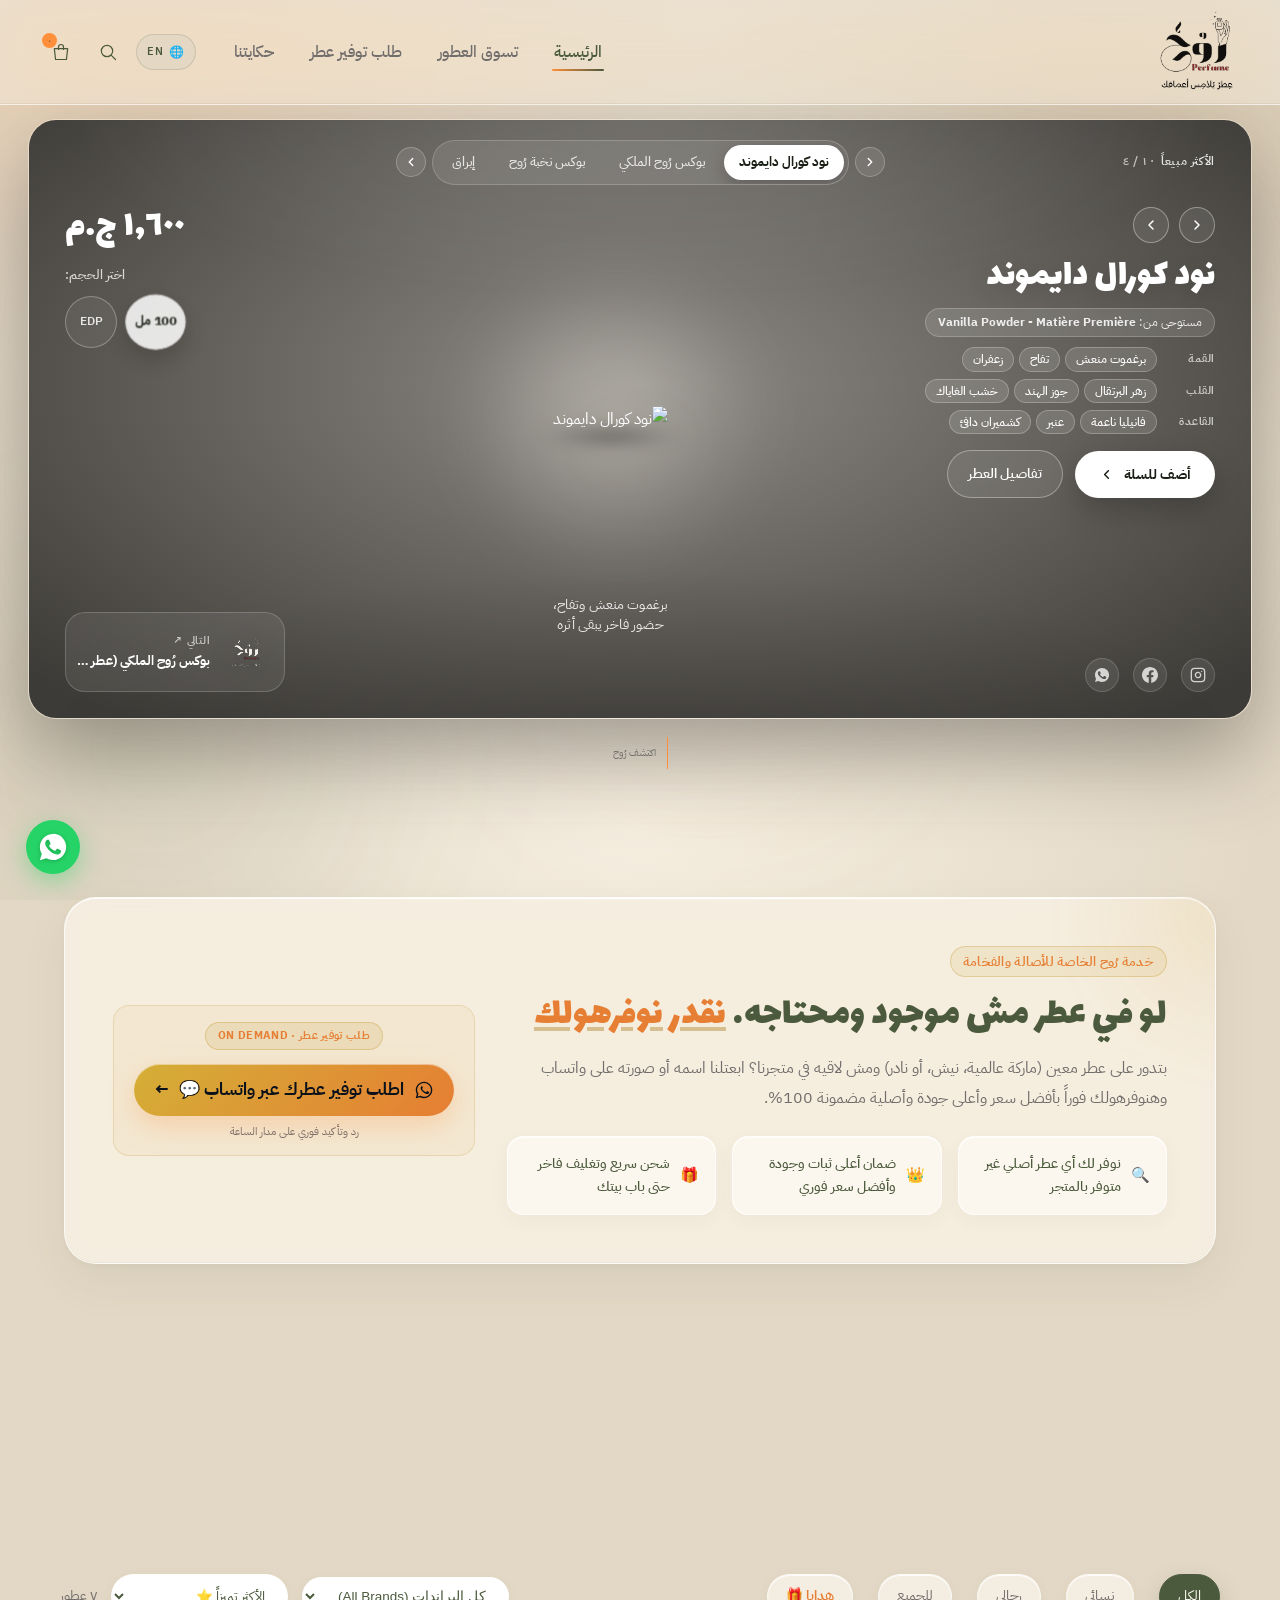
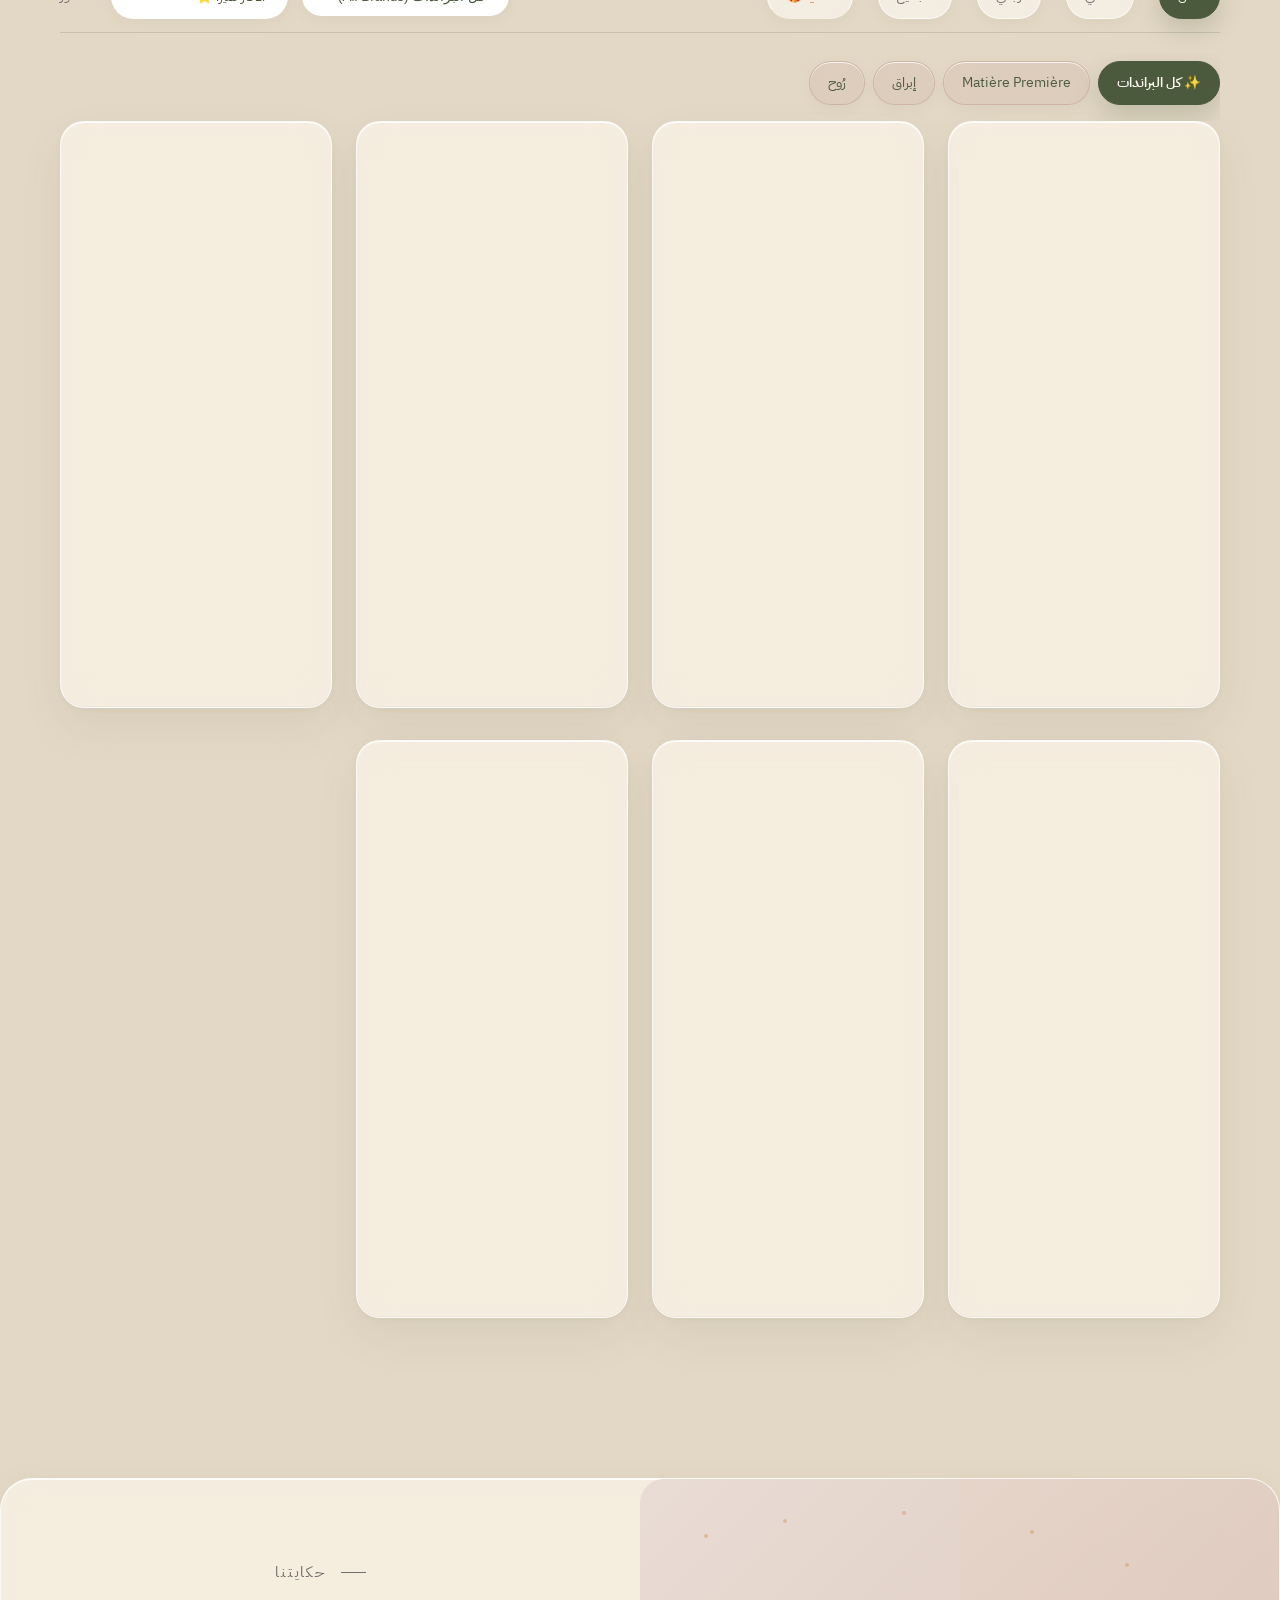
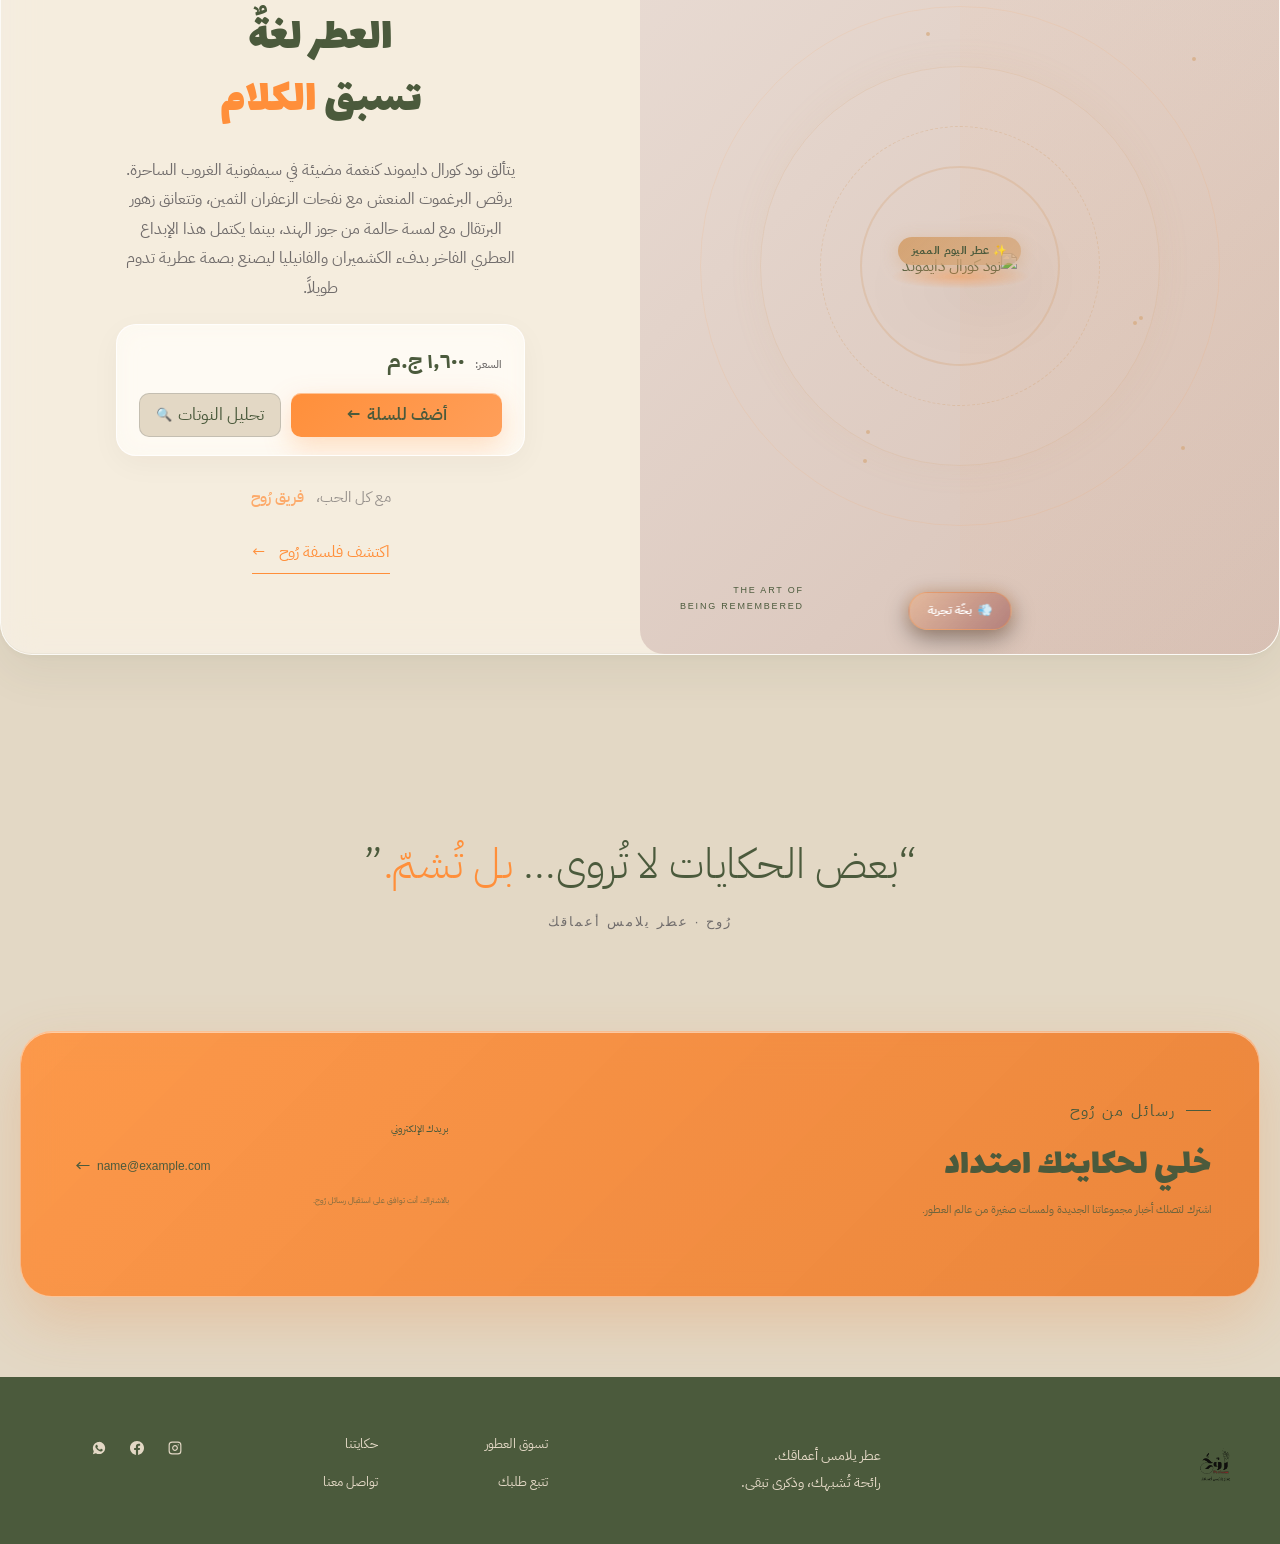
==== commit 26585630: "Add BBH Bogle and Lalezar Google Fonts for display typography" ====
--- a/index.html
+++ b/index.html
@@ -9,7 +9,7 @@
   <link rel="icon" type="image/png" href="assets/branding/favicon.png">
   <link rel="preconnect" href="https://fonts.googleapis.com">
   <link rel="preconnect" href="https://fonts.gstatic.com" crossorigin>
-  <link href="https://fonts.googleapis.com/css2?family=IBM+Plex+Sans+Arabic:wght@300;400;500;600;700&family=Outfit:wght@400;500;600;700&family=Plus+Jakarta+Sans:wght@400;500;600;700&display=swap" rel="stylesheet">
+  <link href="https://fonts.googleapis.com/css2?family=BBH+Bogle&family=IBM+Plex+Sans+Arabic:wght@300;400;500;600;700&family=Lalezar&family=Outfit:wght@400;500;600;700&family=Plus+Jakarta+Sans:wght@400;500;600;700&display=swap" rel="stylesheet">
   <link rel="stylesheet" href="styles.css">
   <link rel="stylesheet" href="luxury-glass.css">
 </head>
--- a/luxury-glass.css
+++ b/luxury-glass.css
@@ -27,7 +27,7 @@
   --glass-shadow-hover: 0 28px 64px rgba(75, 90, 60, 0.14), 0 8px 24px rgba(255, 143, 58, 0.12);
 
   /* Typography Pairings */
-  --font-display: 'IBM Plex Sans Arabic', 'Outfit', 'Plus Jakarta Sans', sans-serif;
+  --font-display: 'BBH Bogle', 'Lalezar', 'IBM Plex Sans Arabic', sans-serif;
   --font-body: 'IBM Plex Sans Arabic', 'Plus Jakarta Sans', sans-serif;
 
   /* Motion & Spring Physics */
@@ -67,6 +67,18 @@
   text-rendering: optimizeLegibility;
 }
 
+.bbh-bogle-regular {
+  font-family: "BBH Bogle", sans-serif;
+  font-weight: 400;
+  font-style: normal;
+}
+
+.lalezar-regular {
+  font-family: "Lalezar", sans-serif;
+  font-weight: 400;
+  font-style: normal;
+}
+
 h1, h2, h3, h4,
 .section-heading h2,
 .story-copy h2,
@@ -76,7 +88,34 @@
 .analysis-heading,
 .welcome h1 {
   font-family: var(--font-display);
-  letter-spacing: -0.02em;
+  font-weight: 400;
+  letter-spacing: 0.01em;
+}
+
+html[dir="rtl"] h1,
+html[dir="rtl"] h2,
+html[dir="rtl"] h3,
+html[dir="rtl"] h4,
+html[dir="rtl"] .section-heading h2,
+html[dir="rtl"] .story-copy h2,
+html[dir="rtl"] .newsletter h2,
+html[dir="rtl"] .cp-main-title,
+html[dir="rtl"] .prod-main-title,
+html[dir="rtl"] .analysis-heading,
+html[dir="rtl"] .welcome h1 {
+  letter-spacing: 0;
+}
+
+.section-heading h2 em,
+.story-copy h2 em,
+.newsletter h2 em,
+.cp-main-title em,
+.analysis-heading em,
+.welcome h1 em {
+  font-family: var(--font-display) !important;
+  font-weight: 400 !important;
+  font-style: normal !important;
+  letter-spacing: inherit !important;
 }
 
 /* ── Ambient Floating Mesh Orbs Layer ────────────────────────────────────── */
@@ -864,9 +903,11 @@
 /* ── Interactive Color-Shifting Editorial Hero Showcase ─────────────────── */
 .hero.hero-fullwidth {
   min-height: auto !important;
-  padding: 20px 32px 44px !important;
+  height: auto !important;
+  padding: 14px 28px 28px !important;
   flex-direction: column !important;
-  gap: 16px;
+  gap: 14px;
+  overflow: visible !important;
   background: radial-gradient(
     ellipse 70% 60% at 50% 42%,
     var(--hero-outer-glow, rgba(255, 143, 58, 0.22)) 0%,
@@ -876,30 +917,45 @@
   transition: background 0.8s var(--ease-luxury);
 }
 
-.hero-fullwidth .hero-art {
+.hero.hero-fullwidth .hero-art {
   max-width: 1320px !important;
   width: 100% !important;
+  height: auto !important;
+  min-height: 0 !important;
+  max-height: none !important;
+  margin: 0 auto !important;
+  transform: none !important;
+  display: block !important;
+  overflow: visible !important;
   z-index: 3;
+}
+
+.hero.hero-fullwidth .hero-art::before {
+  display: none !important;
 }
 
 .hero .scroll-cue {
   position: relative !important;
   bottom: auto !important;
-  margin-top: 4px;
+  left: auto !important;
+  right: auto !important;
+  margin: 4px auto 0 !important;
   z-index: 3;
 }
 
 .hero-editorial-stage {
   position: relative;
   width: 100%;
-  min-height: clamp(540px, 74vh, 660px);
-  border-radius: 30px;
+  height: auto !important;
+  max-height: none !important;
+  min-height: clamp(500px, calc(100vh - 155px), 600px);
+  border-radius: 28px;
   overflow: hidden;
-  padding: 28px 44px 34px;
+  padding: 20px 36px 24px;
   display: flex;
   flex-direction: column;
   justify-content: space-between;
-  gap: 20px;
+  gap: 14px;
   color: #FFFFFF;
   border: 1px solid rgba(255, 255, 255, 0.18);
   box-shadow:
@@ -940,14 +996,15 @@
   z-index: 2;
 }
 
-/* Topbar & Minimalist Pill Bar */
+/* Topbar & Scrollable Pill Bar */
 .hstage-topbar {
   display: flex;
   align-items: center;
   justify-content: center;
   position: relative;
   min-height: 40px;
-  gap: 16px;
+  gap: 14px;
+  width: 100%;
 }
 
 .hstage-brand-cue {
@@ -960,6 +1017,7 @@
   font-weight: 600;
   letter-spacing: 0.06em;
   color: rgba(255, 255, 255, 0.85);
+  white-space: nowrap;
 }
 
 .hstage-spark {
@@ -971,8 +1029,44 @@
   font-variant-numeric: tabular-nums;
 }
 
+.hstage-pill-scroller {
+  display: inline-flex;
+  align-items: center;
+  gap: 6px;
+  max-width: min(680px, calc(100% - 290px));
+  direction: ltr;
+}
+
+.hstage-pill-scroller[hidden] {
+  display: none !important;
+}
+
+.hstage-pill-scroll-btn {
+  flex-shrink: 0;
+  width: 30px;
+  height: 30px;
+  border-radius: 50%;
+  border: 1px solid rgba(255, 255, 255, 0.24);
+  background: rgba(255, 255, 255, 0.10);
+  backdrop-filter: blur(10px);
+  -webkit-backdrop-filter: blur(10px);
+  color: #FFFFFF;
+  display: grid;
+  place-items: center;
+  padding: 0;
+  cursor: pointer;
+  transition: all 0.24s var(--ease-luxury);
+}
+
+.hstage-pill-scroll-btn:hover {
+  background: #FFFFFF;
+  color: #1A2016;
+  border-color: #FFFFFF;
+  transform: scale(1.08);
+}
+
 .hstage-pill-nav {
-  display: inline-flex;
+  display: flex;
   align-items: center;
   gap: 4px;
   padding: 4px;
@@ -981,9 +1075,17 @@
   backdrop-filter: blur(14px);
   -webkit-backdrop-filter: blur(14px);
   border: 1px solid rgba(255, 255, 255, 0.18);
-  max-width: 100%;
+  flex: 1;
+  min-width: 0;
   overflow-x: auto;
+  overflow-y: hidden;
+  scroll-behavior: smooth;
+  -webkit-overflow-scrolling: touch;
   scrollbar-width: none;
+}
+
+html[dir="rtl"] .hstage-pill-nav {
+  direction: rtl;
 }
 
 .hstage-pill-nav::-webkit-scrollbar {
@@ -995,10 +1097,11 @@
 }
 
 .hstage-pill-btn {
+  flex-shrink: 0;
   border: 0;
   background: transparent;
   color: rgba(255, 255, 255, 0.82);
-  padding: 7px 16px;
+  padding: 7px 15px;
   border-radius: 999px;
   font-size: 12.5px;
   font-weight: 500;
@@ -1022,9 +1125,9 @@
 /* 3-Column Editorial Grid */
 .hstage-grid {
   display: grid;
-  grid-template-columns: minmax(0, 1.02fr) minmax(0, 1.12fr) minmax(0, 0.86fr);
+  grid-template-columns: minmax(0, 1.04fr) minmax(0, 1.08fr) minmax(0, 0.88fr);
   align-items: stretch;
-  gap: 24px;
+  gap: 20px;
   flex: 1;
 }
 
@@ -1033,8 +1136,8 @@
   display: flex;
   flex-direction: column;
   justify-content: space-between;
-  gap: 24px;
-  padding-block: 16px 4px;
+  gap: 16px;
+  padding-block: 8px 2px;
 }
 
 .hstage-arrows-row {
@@ -1043,7 +1146,7 @@
   gap: 10px;
   direction: ltr;
   width: fit-content;
-  margin-bottom: 18px;
+  margin-bottom: 12px;
 }
 
 .hstage-arrows-row[hidden] {
@@ -1073,15 +1176,19 @@
   transform: scale(1.08);
 }
 
-.hstage-title {
+.hero .hero-editorial-stage h1.hstage-title {
   font-family: var(--font-display);
-  font-size: clamp(30px, 3.6vw, 50px);
-  font-weight: 700;
-  line-height: 1.1;
-  letter-spacing: -0.025em;
+  font-size: clamp(28px, 3vw, 44px) !important;
+  font-weight: 400 !important;
+  line-height: 1.12 !important;
+  letter-spacing: 0.015em !important;
   color: #FFFFFF;
-  margin: 0 0 12px;
+  margin: 0 0 10px !important;
   text-shadow: 0 4px 24px rgba(0, 0, 0, 0.16);
+}
+
+html[dir="rtl"] .hero .hero-editorial-stage h1.hstage-title {
+  letter-spacing: 0 !important;
 }
 
 .hstage-inspired {
@@ -1092,7 +1199,7 @@
   padding: 4px 12px;
   border-radius: 999px;
   width: fit-content;
-  margin: 0 0 12px;
+  margin: 0 0 10px;
 }
 
 .hstage-inspired[hidden] {
@@ -1102,8 +1209,8 @@
 .hstage-notes {
   display: flex;
   flex-direction: column;
-  gap: 10px;
-  margin: 4px 0 24px;
+  gap: 7px;
+  margin: 2px 0 16px;
   max-width: 420px;
 }
 
@@ -1114,17 +1221,17 @@
 .hstage-notes-row {
   display: flex;
   align-items: center;
-  gap: 10px;
+  gap: 8px;
   flex-wrap: wrap;
 }
 
 .hstage-note-tier {
-  font-size: 11.5px;
+  font-size: 11px;
   font-weight: 700;
   letter-spacing: 0.05em;
   text-transform: uppercase;
   color: rgba(255, 255, 255, 0.68);
-  min-width: 54px;
+  min-width: 50px;
   flex-shrink: 0;
 }
 
@@ -1132,16 +1239,16 @@
   display: flex;
   align-items: center;
   flex-wrap: wrap;
-  gap: 6px;
+  gap: 5px;
   flex: 1;
 }
 
 .hstage-note-chip {
   display: inline-flex;
   align-items: center;
-  padding: 4px 11px;
+  padding: 3px 10px;
   border-radius: 999px;
-  font-size: 12.5px;
+  font-size: 12px;
   font-weight: 500;
   line-height: 1.35;
   color: #FFFFFF;
@@ -1290,14 +1397,14 @@
   align-items: center;
   justify-content: center;
   perspective: 1100px;
-  min-height: clamp(300px, 46vh, 430px);
+  min-height: clamp(235px, 36vh, 330px);
   width: 100%;
 }
 
 .hstage-bottle-glow {
   position: absolute;
-  width: 340px;
-  height: 340px;
+  width: 300px;
+  height: 300px;
   border-radius: 50%;
   background: radial-gradient(circle, var(--hstage-spot-glow, rgba(255, 255, 255, 0.32)) 0%, transparent 70%);
   filter: blur(36px);
@@ -1317,8 +1424,8 @@
   bottom: -14px;
   left: 50%;
   transform: translateX(-50%);
-  width: 150px;
-  height: 22px;
+  width: 140px;
+  height: 20px;
   border-radius: 50%;
   background: radial-gradient(ellipse at center, rgba(0, 0, 0, 0.48) 0%, transparent 72%);
   filter: blur(8px);
@@ -1332,7 +1439,7 @@
 }
 
 .hstage-bottle-img {
-  max-height: clamp(290px, 45vh, 420px);
+  max-height: clamp(225px, 35vh, 320px);
   max-width: 100%;
   width: auto;
   object-fit: contain;
@@ -1350,8 +1457,8 @@
 .hstage-tagline {
   margin: 0;
   text-align: center;
-  font-size: 14.5px;
-  line-height: 1.55;
+  font-size: 13.5px;
+  line-height: 1.5;
   color: rgba(255, 255, 255, 0.86);
   font-weight: 400;
   letter-spacing: 0.01em;
@@ -1364,15 +1471,15 @@
   justify-content: space-between;
   align-items: flex-end;
   text-align: end;
-  gap: 24px;
-  padding-block: 16px 4px;
+  gap: 16px;
+  padding-block: 8px 2px;
 }
 
 .hstage-price-now {
   display: block;
   font-family: var(--font-display);
-  font-size: clamp(30px, 3.2vw, 44px);
-  font-weight: 700;
+  font-size: clamp(30px, 3vw, 44px);
+  font-weight: 400;
   line-height: 1.08;
   color: #FFFFFF;
   font-variant-numeric: tabular-nums;
@@ -1394,7 +1501,7 @@
 }
 
 .hstage-price-old {
-  font-size: 18px;
+  font-size: 16px;
   color: rgba(255, 255, 255, 0.52);
   text-decoration: line-through;
 }
@@ -1410,11 +1517,11 @@
 }
 
 .hstage-size-block {
-  margin-top: 24px;
+  margin-top: 16px;
   display: flex;
   flex-direction: column;
   align-items: flex-end;
-  gap: 12px;
+  gap: 10px;
 }
 
 .hstage-size-label {
@@ -1592,21 +1699,27 @@
 /* Responsive Tablet & Mobile Hero Stage */
 @media (max-width: 960px) {
   .hero.hero-fullwidth {
-    padding: 16px 18px 36px !important;
+    padding: 14px 18px 28px !important;
   }
 
   .hero-editorial-stage {
-    padding: 24px 26px 28px;
-    min-height: auto;
+    padding: 20px 22px 24px;
+    min-height: auto !important;
+    height: auto !important;
   }
 
   .hstage-brand-cue {
     display: none;
   }
 
+  .hstage-pill-scroller {
+    max-width: 100%;
+    width: 100%;
+  }
+
   .hstage-grid {
     grid-template-columns: repeat(2, minmax(0, 1fr));
-    gap: 20px;
+    gap: 18px;
   }
 
   .hstage-col-bottle {
@@ -1623,53 +1736,111 @@
     order: 3;
     padding-block: 4px;
   }
+
+  .hero .hero-editorial-stage h1.hstage-title {
+    font-size: clamp(24px, 3.6vw, 34px) !important;
+  }
 }
 
 @media (max-width: 600px) {
   .hero.hero-fullwidth {
-    padding: 12px 12px 32px !important;
+    padding: 10px 12px 24px !important;
+  }
+
+  .hero.hero-fullwidth .hero-art {
+    height: auto !important;
+    min-height: 0 !important;
+    margin-top: 0 !important;
   }
 
   .hero-editorial-stage {
-    border-radius: 24px;
-    padding: 18px 16px 22px;
-    gap: 16px;
+    border-radius: 22px;
+    padding: 14px 14px 18px;
+    gap: 14px;
+    min-height: auto !important;
+    height: auto !important;
   }
 
   .hstage-topbar {
-    justify-content: flex-start;
+    justify-content: center;
+  }
+
+  .hstage-pill-scroller {
+    max-width: 100%;
+    width: 100%;
+    gap: 4px;
+  }
+
+  .hstage-pill-scroll-btn {
+    width: 26px;
+    height: 26px;
+  }
+
+  .hstage-pill-nav {
+    scrollbar-width: none;
+  }
+
+  .hstage-pill-nav::-webkit-scrollbar {
+    display: none;
+  }
+
+  .hstage-pill-btn {
+    padding: 6px 12px;
+    font-size: 11.5px;
   }
 
   .hstage-grid {
     grid-template-columns: 1fr;
-    gap: 18px;
+    gap: 14px;
+  }
+
+  .hstage-col-bottle {
+    order: 1;
+    gap: 8px;
   }
 
   .hstage-bottle-stage {
-    min-height: 250px;
+    min-height: 205px;
   }
 
   .hstage-bottle-img {
-    max-height: 250px;
+    max-height: 205px;
+  }
+
+  .hstage-tagline {
+    font-size: 12.5px;
   }
 
   .hstage-col-meta {
+    order: 2;
     flex-direction: row;
     flex-wrap: wrap;
     align-items: center;
     justify-content: space-between;
     text-align: start;
-    gap: 14px;
+    gap: 12px;
+    padding: 10px 12px;
+    border-radius: 16px;
+    background: rgba(255, 255, 255, 0.07);
+    border: 1px solid rgba(255, 255, 255, 0.14);
   }
 
   .hstage-meta-top {
     display: flex;
     flex-direction: column;
-    gap: 10px;
+    gap: 8px;
+  }
+
+  .hstage-price-now {
+    font-size: 24px;
+  }
+
+  .hstage-price-old {
+    font-size: 13.5px;
   }
 
   .hstage-size-block {
-    margin-top: 6px;
+    margin-top: 2px;
     align-items: flex-start;
   }
 
@@ -1678,42 +1849,70 @@
   }
 
   .hstage-size-btn {
-    min-width: 42px;
-    height: 42px;
+    min-width: 44px;
+    height: 44px;
     font-size: 11px;
   }
 
   .hstage-next-preview {
     padding: 6px 10px 6px 8px;
-    max-width: 175px;
+    max-width: 168px;
   }
 
   .hstage-next-thumb-img {
-    width: 40px;
-    height: 50px;
-  }
-
-  .hstage-title {
-    font-size: 28px;
+    width: 38px;
+    height: 48px;
+  }
+
+  .hstage-col-info {
+    order: 3;
+    gap: 14px;
+    padding-block: 0;
+  }
+
+  .hstage-arrows-row {
+    margin-bottom: 10px;
+  }
+
+  .hero .hero-editorial-stage h1.hstage-title {
+    font-size: 24px !important;
+    line-height: 1.15 !important;
+    margin: 0 0 8px !important;
   }
 
   .hstage-notes {
-    gap: 8px;
-    margin: 4px 0 18px;
+    gap: 6px;
+    margin: 2px 0 14px;
   }
 
   .hstage-note-tier {
     min-width: 46px;
-    font-size: 11px;
+    font-size: 10.5px;
   }
 
   .hstage-note-chip {
     font-size: 11.5px;
-    padding: 3px 10px;
+    padding: 3px 9px;
+  }
+
+  .hstage-cta-row {
+    width: 100%;
+  }
+
+  .hstage-cta-primary {
+    flex: 1;
+    justify-content: center;
+    padding: 11px 18px;
+    font-size: 13.5px;
+  }
+
+  .hstage-cta-secondary {
+    padding: 11px 16px;
+    font-size: 13px;
   }
 
   .hstage-socials {
-    padding-top: 4px;
+    padding-top: 2px;
   }
 }
 
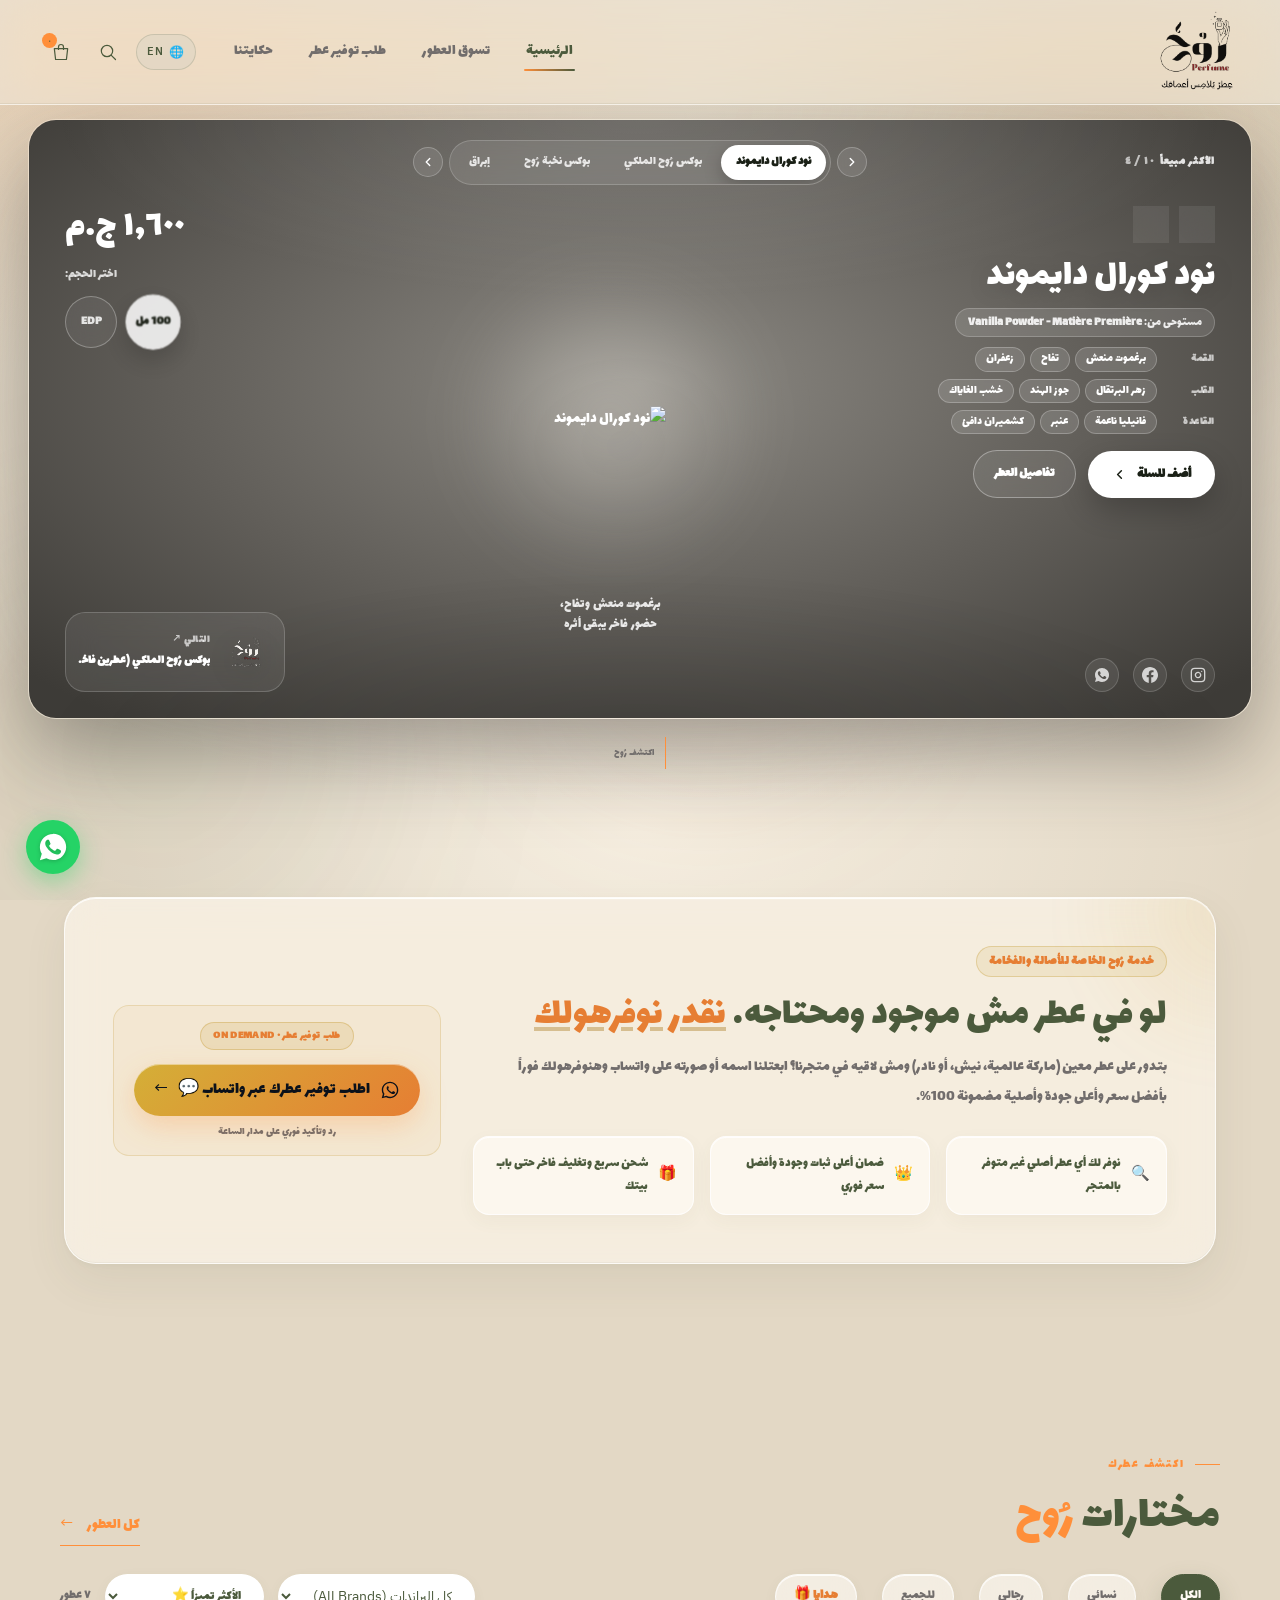
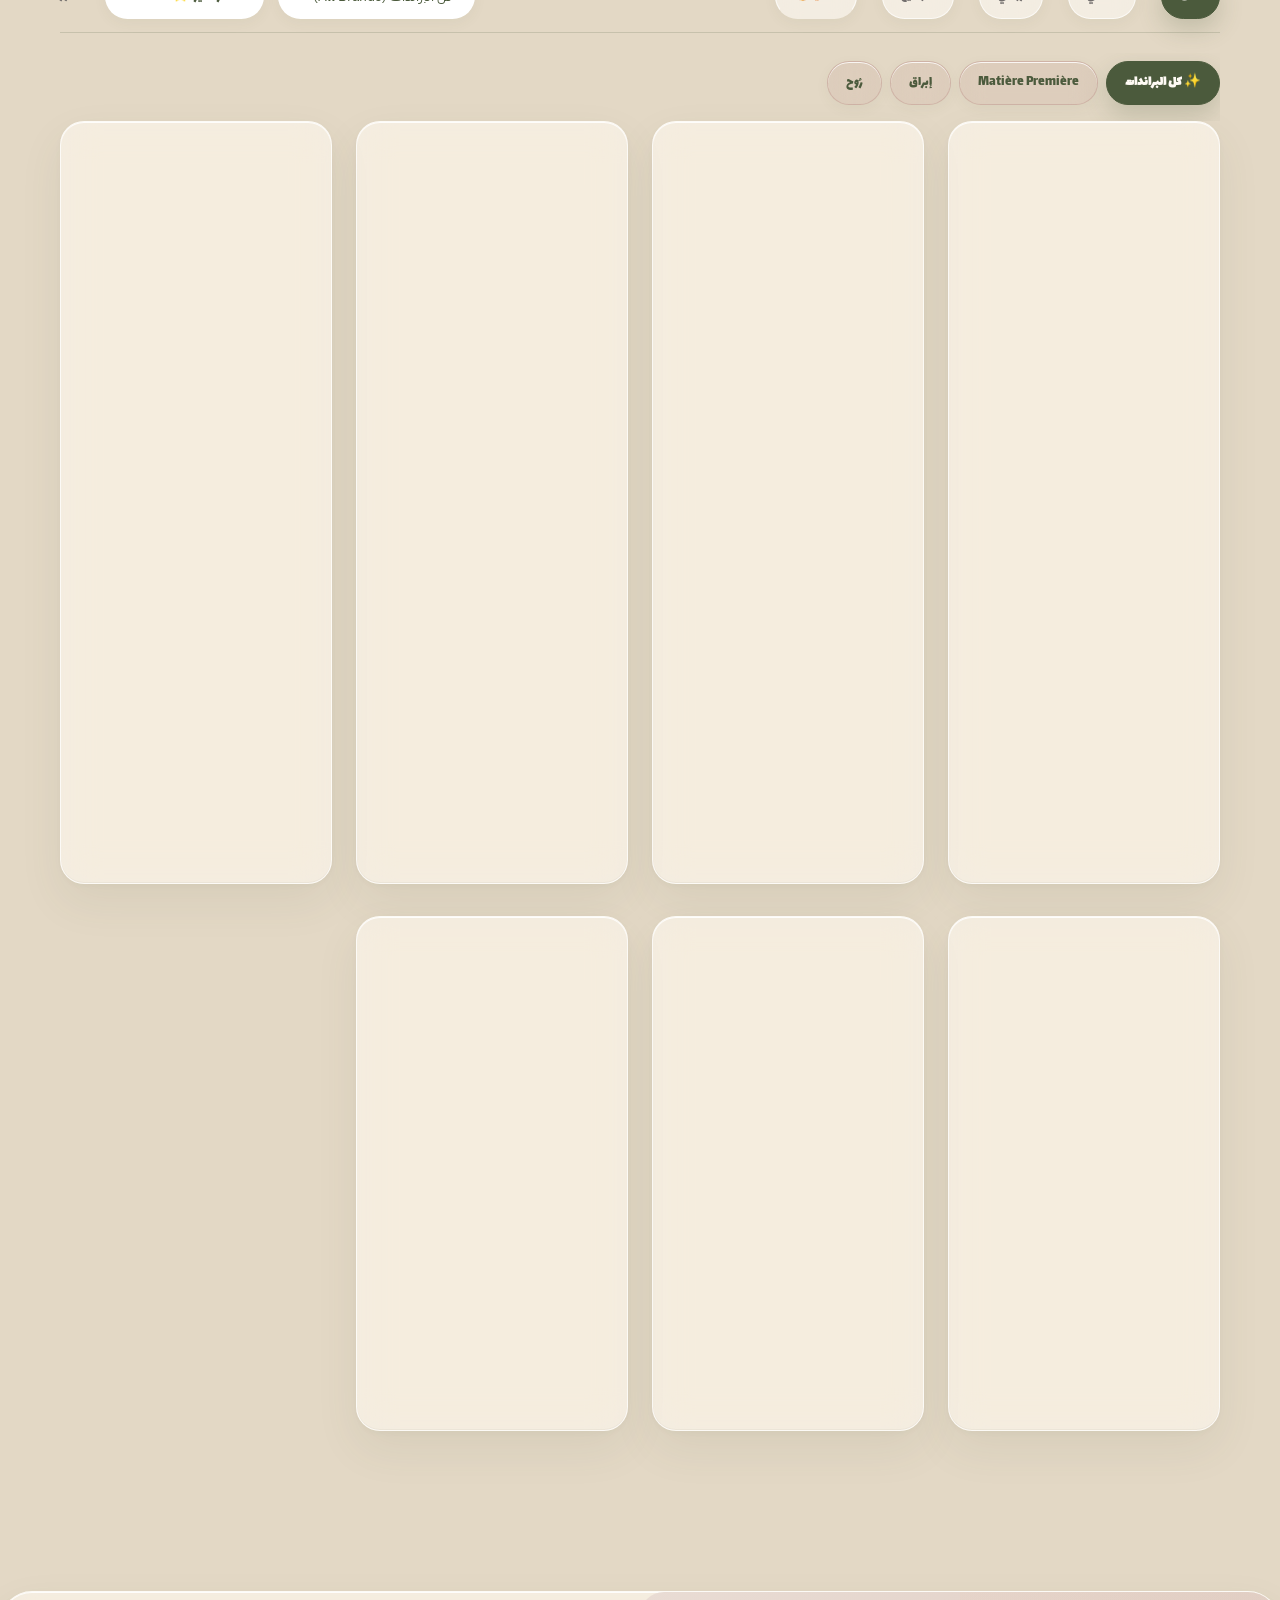
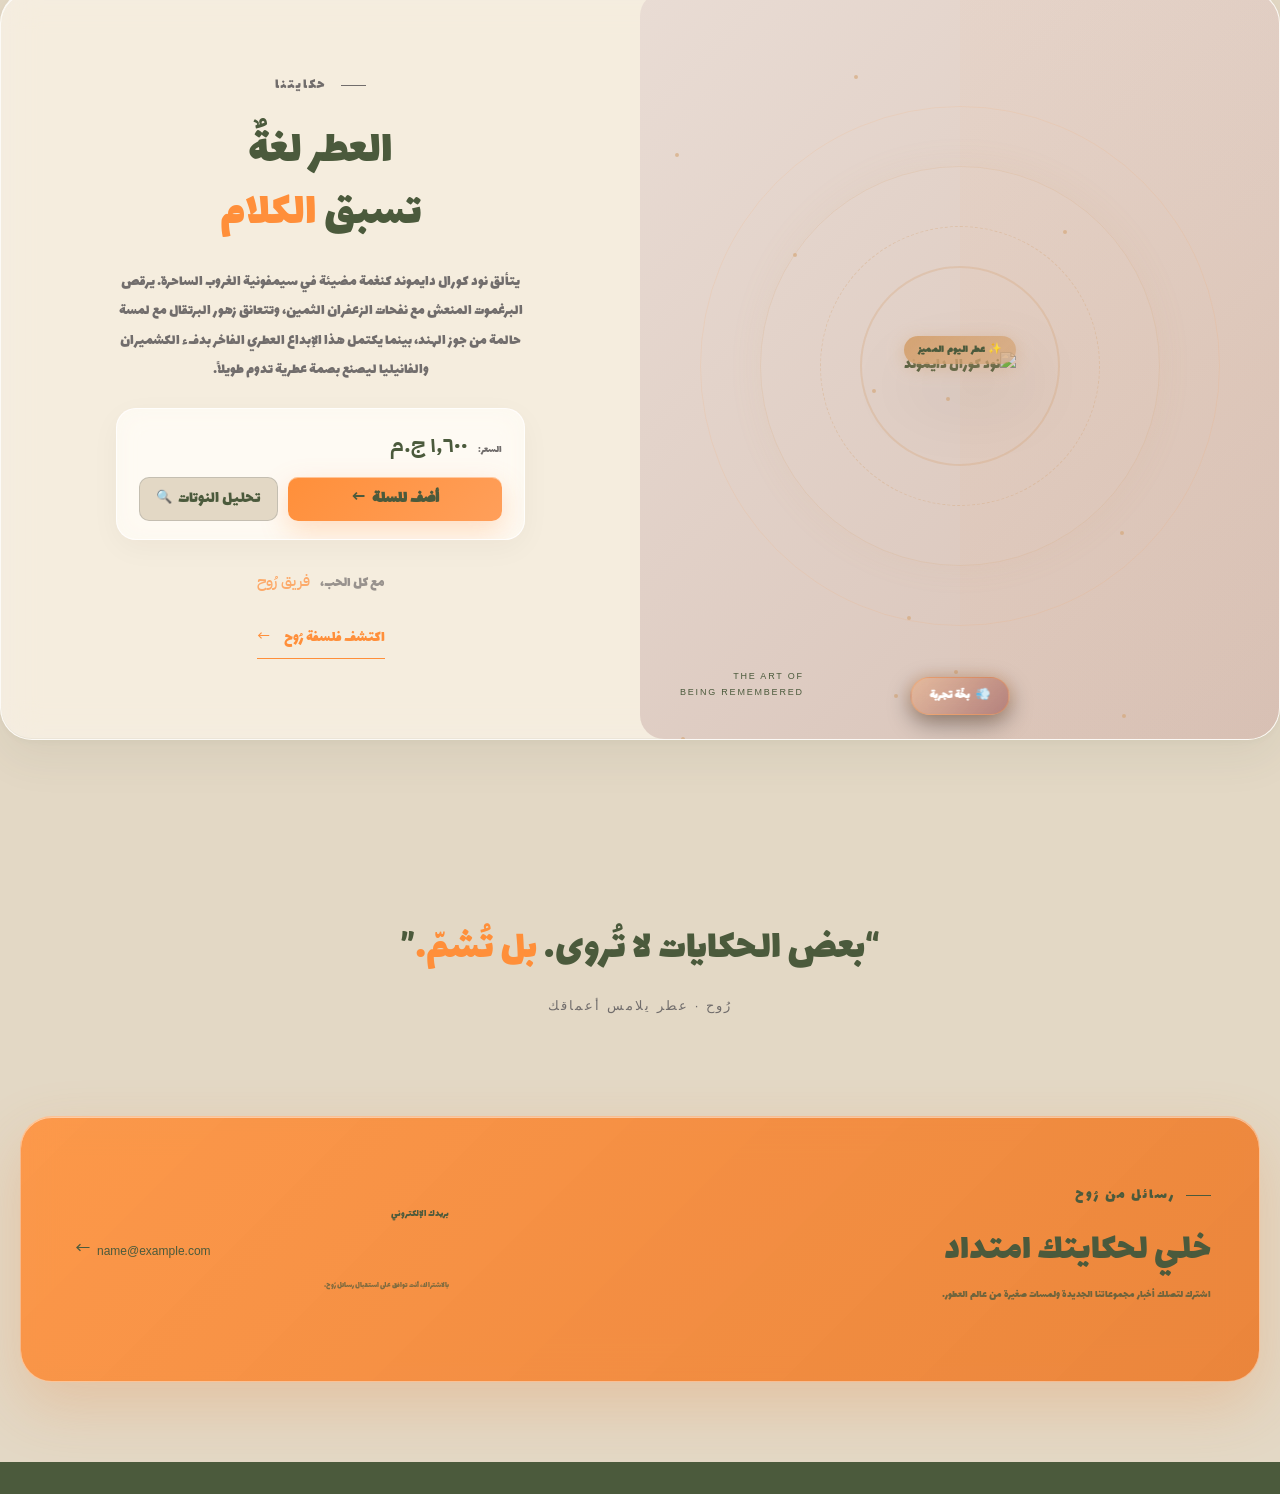
==== commit 58ff38b0: "Apply BBH Bogle across English UI and Lalezar across Arabic UI with dedicated Google Fonts link" ====
--- a/index.html
+++ b/index.html
@@ -9,7 +9,8 @@
   <link rel="icon" type="image/png" href="assets/branding/favicon.png">
   <link rel="preconnect" href="https://fonts.googleapis.com">
   <link rel="preconnect" href="https://fonts.gstatic.com" crossorigin>
-  <link href="https://fonts.googleapis.com/css2?family=BBH+Bogle&family=IBM+Plex+Sans+Arabic:wght@300;400;500;600;700&family=Lalezar&family=Outfit:wght@400;500;600;700&family=Plus+Jakarta+Sans:wght@400;500;600;700&display=swap" rel="stylesheet">
+  <link href="https://fonts.googleapis.com/css2?family=IBM+Plex+Sans+Arabic:wght@300;400;500;600;700&family=Outfit:wght@400;500;600;700&family=Plus+Jakarta+Sans:wght@400;500;600;700&display=swap" rel="stylesheet">
+  <link href="https://fonts.googleapis.com/css2?family=BBH+Bogle&family=Lalezar&display=swap" rel="stylesheet">
   <link rel="stylesheet" href="styles.css">
   <link rel="stylesheet" href="luxury-glass.css">
 </head>
--- a/luxury-glass.css
+++ b/luxury-glass.css
@@ -27,8 +27,9 @@
   --glass-shadow-hover: 0 28px 64px rgba(75, 90, 60, 0.14), 0 8px 24px rgba(255, 143, 58, 0.12);
 
   /* Typography Pairings */
-  --font-display: 'BBH Bogle', 'Lalezar', 'IBM Plex Sans Arabic', sans-serif;
-  --font-body: 'IBM Plex Sans Arabic', 'Plus Jakarta Sans', sans-serif;
+  --font-display: "BBH Bogle", "Lalezar", "IBM Plex Sans Arabic", sans-serif;
+  --font-body: "BBH Bogle", "Lalezar", "IBM Plex Sans Arabic", "Plus Jakarta Sans", sans-serif;
+  --font-ui-clean: "IBM Plex Sans Arabic", "Plus Jakarta Sans", sans-serif;
 
   /* Motion & Spring Physics */
   --ease-luxury: cubic-bezier(0.22, 1, 0.36, 1);
@@ -67,16 +68,72 @@
   text-rendering: optimizeLegibility;
 }
 
+html[lang="en"],
+html[dir="ltr"],
+html[dir="ltr"] body,
+html[dir="ltr"] body.light {
+  font-family: "BBH Bogle", "Lalezar", "Plus Jakarta Sans", sans-serif !important;
+  font-weight: 400;
+  letter-spacing: 0.02em;
+}
+
+html[lang="ar"],
+html[dir="rtl"],
+html[dir="rtl"] body,
+html[dir="rtl"] body.light {
+  font-family: "BBH Bogle", "Lalezar", "IBM Plex Sans Arabic", sans-serif !important;
+  font-weight: 400;
+  letter-spacing: 0;
+}
+
+.lalezar-regular {
+  font-family: "Lalezar", sans-serif;
+  font-weight: 400;
+  font-style: normal;
+}
+
 .bbh-bogle-regular {
   font-family: "BBH Bogle", sans-serif;
   font-weight: 400;
   font-style: normal;
 }
 
-.lalezar-regular {
-  font-family: "Lalezar", sans-serif;
+.desktop-nav a,
+.mobile-menu a,
+.button,
+.filter,
+.brand-chip,
+.hstage-pill-btn,
+.hstage-cta-primary,
+.hstage-cta-secondary,
+.hstage-note-chip,
+.hstage-tagline,
+.hstage-price-old,
+.hstage-size-btn,
+.hstage-next-name,
+.product-meta h3,
+.product-price-val,
+.card-brand-badge,
+.btn-explore-notes,
+.quick-add,
+.quote-band p,
+.prod-main-title,
+.prod-price-current,
+.pdp-size-btn,
+.btn-add-bag,
+.btn-wa-direct {
+  font-family: var(--font-display) !important;
   font-weight: 400;
-  font-style: normal;
+}
+
+/* Keep form inputs & admin tables ultra-legible */
+input,
+textarea,
+select,
+.admin-main table,
+.admin-main input,
+.admin-main select {
+  font-family: var(--font-ui-clean);
 }
 
 h1, h2, h3, h4,
